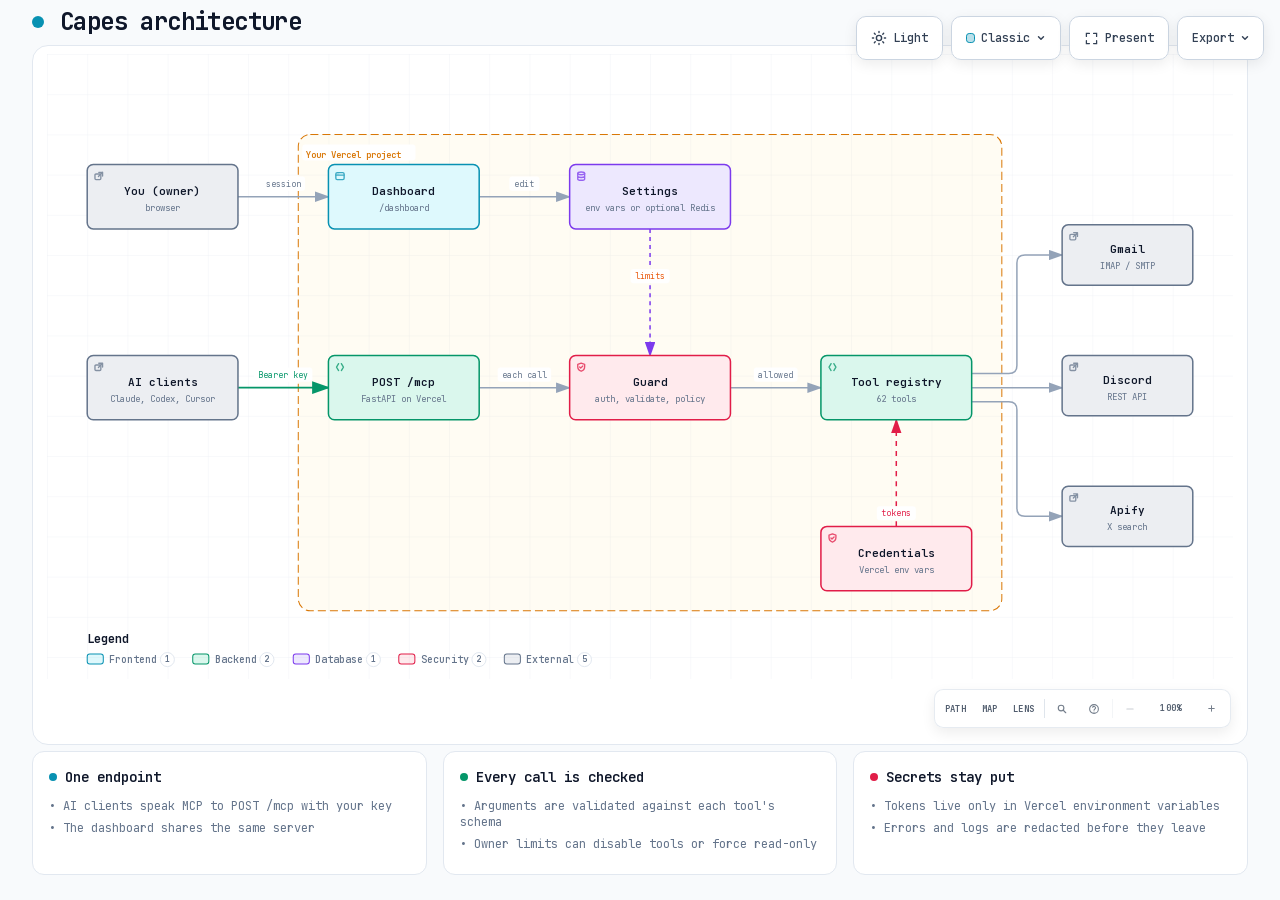
==== docs/diagrams/architecture.html @ 09f3910f "docs: organise docs into setup, usage and project; add Archify diagrams and a docs index Move guides" ====
<!DOCTYPE html>
<html lang="en" data-theme="dark" data-preset="classic">
<head>
  <meta charset="UTF-8">
  <meta name="viewport" content="width=device-width, initial-scale=1.0">
  <meta name="generator" content="archify 2.17.0-dev.1">
  <title>Capes architecture Diagram</title>
  <script>
    // Resolve the theme before first paint so light-preference users don't
    // see a dark flash. The toolbar script below re-applies with UI state.
    (function () {
      try {
        var theme = null;
        try {
          var param = new URLSearchParams(window.location.search).get('theme');
          if (param === 'light' || param === 'dark') theme = param;
          if (new URLSearchParams(window.location.search).get('embed') === '1') {
            document.documentElement.setAttribute('data-embed', 'true');
          }
          if (new URLSearchParams(window.location.search).get('present') === '1') {
            document.documentElement.setAttribute('data-present', 'true');
          }
        } catch (_) {}
        if (!theme) {
          try { theme = localStorage.getItem('archify-theme'); } catch (_) {}
        }
        if (theme !== 'light' && theme !== 'dark') {
          theme = window.matchMedia('(prefers-color-scheme: light)').matches ? 'light' : 'dark';
        }
        document.documentElement.setAttribute('data-theme', theme);
      } catch (_) {}
    })();
  </script>
  <style id="archify-fonts">
/*
JetBrains Mono variable WOFF2 subsets from Google Fonts service revision v24.
These fixed bytes are shared by the viewer and its SVG/raster exports.
No local() source: an installed copy must not override the bundled font.
Uncovered characters (including CJK) still use the system fallback stack.
Upstream: https://github.com/JetBrains/JetBrainsMono

cyrillic-ext    1664 bytes  sha256 9343de2ca5d9549f792e7962375af8efb0f320c7643bfd36c884b5a30e5c396f
cyrillic        8892 bytes  sha256 4995a9a43ac659ec32fcd8b463755cd6a07b31a6e6b3894a6a153b661cf490e2
greek           6800 bytes  sha256 49c3da6c9a2b279b0f1f860f5cfb1f5dc38d88a5c7be9c9b1837bbc4e3db6111
vietnamese      5872 bytes  sha256 d44eb1936043a56038eb02dd70b243f379bef65783f94ec12f277550720411f1
latin-ext      11596 bytes  sha256 9c38cb2d0d2d93c1ee6e21fa78db76f13ea7e15e15cc64214c7ca89b6aaa35c4
latin          31340 bytes  sha256 2c32b9b3ee358c119e210f6f5195f9bd34894d78a785ff2e95d60e718e400af4

Copyright 2020 The JetBrains Mono Project Authors (https://github.com/JetBrains/JetBrainsMono)

This Font Software is licensed under the SIL Open Font License, Version 1.1.
This license is copied below, and is also available with a FAQ at:
https://openfontlicense.org


-----------------------------------------------------------
SIL OPEN FONT LICENSE Version 1.1 - 26 February 2007
-----------------------------------------------------------

PREAMBLE
The goals of the Open Font License (OFL) are to stimulate worldwide
development of collaborative font projects, to support the font creation
efforts of academic and linguistic communities, and to provide a free and
open framework in which fonts may be shared and improved in partnership
with others.

The OFL allows the licensed fonts to be used, studied, modified and
redistributed freely as long as they are not sold by themselves. The
fonts, including any derivative works, can be bundled, embedded,
redistributed and/or sold with any software provided that any reserved
names are not used by derivative works. The fonts and derivatives,
however, cannot be released under any other type of license. The
requirement for fonts to remain under this license does not apply
to any document created using the fonts or their derivatives.

DEFINITIONS
"Font Software" refers to the set of files released by the Copyright
Holder(s) under this license and clearly marked as such. This may
include source files, build scripts and documentation.

"Reserved Font Name" refers to any names specified as such after the
copyright statement(s).

"Original Version" refers to the collection of Font Software components as
distributed by the Copyright Holder(s).

"Modified Version" refers to any derivative made by adding to, deleting,
or substituting -- in part or in whole -- any of the components of the
Original Version, by changing formats or by porting the Font Software to a
new environment.

"Author" refers to any designer, engineer, programmer, technical
writer or other person who contributed to the Font Software.

PERMISSION & CONDITIONS
Permission is hereby granted, free of charge, to any person obtaining
a copy of the Font Software, to use, study, copy, merge, embed, modify,
redistribute, and sell modified and unmodified copies of the Font
Software, subject to the following conditions:

1) Neither the Font Software nor any of its individual components,
in Original or Modified Versions, may be sold by itself.

2) Original or Modified Versions of the Font Software may be bundled,
redistributed and/or sold with any software, provided that each copy
contains the above copyright notice and this license. These can be
included either as stand-alone text files, human-readable headers or
in the appropriate machine-readable metadata fields within text or
binary files as long as those fields can be easily viewed by the user.

3) No Modified Version of the Font Software may use the Reserved Font
Name(s) unless explicit written permission is granted by the corresponding
Copyright Holder. This restriction only applies to the primary font name as
presented to the users.

4) The name(s) of the Copyright Holder(s) or the Author(s) of the Font
Software shall not be used to promote, endorse or advertise any
Modified Version, except to acknowledge the contribution(s) of the
Copyright Holder(s) and the Author(s) or with their explicit written
permission.

5) The Font Software, modified or unmodified, in part or in whole,
must be distributed entirely under this license, and must not be
distributed under any other license. The requirement for fonts to
remain under this license does not apply to any document created
using the Font Software.

TERMINATION
This license becomes null and void if any of the above conditions are
not met.

DISCLAIMER
THE FONT SOFTWARE IS PROVIDED "AS IS", WITHOUT WARRANTY OF ANY KIND,
EXPRESS OR IMPLIED, INCLUDING BUT NOT LIMITED TO ANY WARRANTIES OF
MERCHANTABILITY, FITNESS FOR A PARTICULAR PURPOSE AND NONINFRINGEMENT
OF COPYRIGHT, PATENT, TRADEMARK, OR OTHER RIGHT. IN NO EVENT SHALL THE
COPYRIGHT HOLDER BE LIABLE FOR ANY CLAIM, DAMAGES OR OTHER LIABILITY,
INCLUDING ANY GENERAL, SPECIAL, INDIRECT, INCIDENTAL, OR CONSEQUENTIAL
DAMAGES, WHETHER IN AN ACTION OF CONTRACT, TORT OR OTHERWISE, ARISING
FROM, OUT OF THE USE OR INABILITY TO USE THE FONT SOFTWARE OR FROM
OTHER DEALINGS IN THE FONT SOFTWARE.
*/
    /* cyrillic-ext */
    @font-face { font-family: 'JetBrains Mono'; font-style: normal; font-weight: 400 800; font-display: swap;
      src: url([data-uri]) format('woff2');
      unicode-range: U+0460-052F, U+1C80-1C8A, U+20B4, U+2DE0-2DFF, U+A640-A69F, U+FE2E-FE2F; }
    /* cyrillic */
    @font-face { font-family: 'JetBrains Mono'; font-style: normal; font-weight: 400 800; font-display: swap;
      src: url([data-uri]) format('woff2');
      unicode-range: U+0301, U+0400-045F, U+0490-0491, U+04B0-04B1, U+2116; }
    /* greek */
    @font-face { font-family: 'JetBrains Mono'; font-style: normal; font-weight: 400 800; font-display: swap;
      src: url([data-uri]) format('woff2');
      unicode-range: U+0370-0377, U+037A-037F, U+0384-038A, U+038C, U+038E-03A1, U+03A3-03FF; }
    /* vietnamese */
    @font-face { font-family: 'JetBrains Mono'; font-style: normal; font-weight: 400 800; font-display: swap;
      src: url([data-uri]) format('woff2');
      unicode-range: U+0102-0103, U+0110-0111, U+0128-0129, U+0168-0169, U+01A0-01A1, U+01AF-01B0, U+0300-0301, U+0303-0304, U+0308-0309, U+0323, U+0329, U+1EA0-1EF9, U+20AB; }
    /* latin-ext */
    @font-face { font-family: 'JetBrains Mono'; font-style: normal; font-weight: 400 800; font-display: swap;
      src: url([data-uri]) format('woff2');
      unicode-range: U+0100-02BA, U+02BD-02C5, U+02C7-02CC, U+02CE-02D7, U+02DD-02FF, U+0304, U+0308, U+0329, U+1D00-1DBF, U+1E00-1E9F, U+1EF2-1EFF, U+2020, U+20A0-20AB, U+20AD-20C0, U+2113, U+2C60-2C7F, U+A720-A7FF; }
    /* latin */
    @font-face { font-family: 'JetBrains Mono'; font-style: normal; font-weight: 400 800; font-display: swap;
      src: url([data-uri]) format('woff2');
      unicode-range: U+0000-00FF, U+0131, U+0152-0153, U+02BB-02BC, U+02C6, U+02DA, U+02DC, U+0304, U+0308, U+0329, U+2000-206F, U+20AC, U+2122, U+2191, U+2193, U+2212, U+2215, U+FEFF, U+FFFD; }
  </style>
  <style>
    /* ==========================================================
       THEME VARIABLES — switch by toggling [data-theme] on <html>
       ========================================================== */
    :root,
    [data-theme="dark"] {
      --bg: #020617;
      --grid: #1e293b;
      --text: #ffffff;
      --text-muted: #94a3b8;
      --text-dim: #475569;
      /* UI chrome and menu hints need more contrast than SVG .t-dim accents */
      --text-faint: #7d8da1;

      --panel: rgba(15, 23, 42, 0.5);
      --panel-border: #1e293b;
      --lane-fill: rgba(15, 23, 42, 0.22);
      --lane-stroke: #334155;

      --arrow: #64748b;
      --arrow-emphasis: #34d399;

      /* Opaque mask color used behind semi-transparent component fills
         so the arrows drawn underneath are properly hidden. */
      --mask: #0f172a;

      --frontend-fill:    rgba(8, 51, 68, 0.4);
      --frontend-stroke:  #22d3ee;
      --backend-fill:     rgba(6, 78, 59, 0.4);
      --backend-stroke:   #34d399;
      --database-fill:    rgba(76, 29, 149, 0.4);
      --database-stroke:  #a78bfa;
      --cloud-fill:       rgba(120, 53, 15, 0.3);
      --cloud-stroke:     #fbbf24;
      --security-fill:    rgba(136, 19, 55, 0.4);
      --security-stroke:  #fb7185;
      --messagebus-fill:  rgba(251, 146, 60, 0.3);
      --messagebus-stroke:#fb923c;
      --external-fill:    rgba(30, 41, 59, 0.5);
      --external-stroke:  #94a3b8;

      --toolbar-bg:       rgba(15, 23, 42, 0.8);
      --toolbar-border:   #334155;
      --toolbar-text:     #e2e8f0;
      --toolbar-hover:    rgba(15, 23, 42, 0.95);
      --toolbar-menu-bg:  #0f172a;
    }

    [data-theme="light"] {
      --bg: #f8fafc;
      --grid: #e2e8f0;
      --text: #0f172a;
      --text-muted: #64748b;
      --text-dim: #94a3b8;
      --text-faint: #64748b;

      --panel: #ffffff;
      --panel-border: #e2e8f0;
      --lane-fill: rgba(248, 250, 252, 0.65);
      --lane-stroke: #cbd5e1;

      --arrow: #94a3b8;
      --arrow-emphasis: #059669;

      --mask: #ffffff;

      --frontend-fill:    rgba(34, 211, 238, 0.15);
      --frontend-stroke:  #0891b2;
      --backend-fill:     rgba(52, 211, 153, 0.18);
      --backend-stroke:   #059669;
      --database-fill:    rgba(167, 139, 250, 0.2);
      --database-stroke:  #7c3aed;
      --cloud-fill:       rgba(251, 191, 36, 0.18);
      --cloud-stroke:     #d97706;
      --security-fill:    rgba(251, 113, 133, 0.15);
      --security-stroke:  #e11d48;
      --messagebus-fill:  rgba(251, 146, 60, 0.15);
      --messagebus-stroke:#ea580c;
      --external-fill:    rgba(148, 163, 184, 0.18);
      --external-stroke:  #64748b;

      --toolbar-bg:       rgba(255, 255, 255, 0.92);
      --toolbar-border:   #cbd5e1;
      --toolbar-text:     #334155;
      --toolbar-hover:    #ffffff;
      --toolbar-menu-bg:  #ffffff;
    }

    /* ==========================================================
       SIGNAL FLOW — an opt-in, motion-forward visual preset.
       The variables also target a standalone exported SVG, whose
       root carries data-preset and data-theme directly.
       ========================================================== */
    [data-preset="signal-flow"][data-theme="dark"] {
      --bg: #030711;
      --grid: #15233a;
      --panel: rgba(6, 14, 28, 0.78);
      --panel-border: #1d3350;
      --lane-fill: rgba(9, 22, 40, 0.5);
      --lane-stroke: #2c4564;
      --text: #f5fbff;
      --text-muted: #9eb0c7;
      --text-dim: #52667f;
      --text-faint: #7890ad;
      --mask: #07101e;
      --frontend-fill: rgba(6, 182, 212, 0.14);
      --frontend-stroke: #67e8f9;
      --backend-fill: rgba(16, 185, 129, 0.14);
      --backend-stroke: #5eead4;
      --database-fill: rgba(139, 92, 246, 0.16);
      --database-stroke: #c4b5fd;
      --cloud-fill: rgba(245, 158, 11, 0.13);
      --cloud-stroke: #fcd34d;
      --security-fill: rgba(244, 63, 94, 0.13);
      --security-stroke: #fda4af;
      --messagebus-fill: rgba(249, 115, 22, 0.13);
      --messagebus-stroke: #fdba74;
      --external-fill: rgba(71, 85, 105, 0.24);
      --external-stroke: #a5b4c7;
      --arrow: #7890ad;
      --arrow-emphasis: #2dd4bf;
      --toolbar-bg: rgba(7, 16, 30, 0.86);
      --toolbar-border: #29415f;
      --toolbar-menu-bg: #07101e;
    }

    [data-preset="signal-flow"][data-theme="light"] {
      --bg: #f4f9fc;
      --grid: #d4e5ee;
      --panel: rgba(255, 255, 255, 0.82);
      --panel-border: #bfd5e2;
      --lane-fill: rgba(232, 243, 248, 0.62);
      --lane-stroke: #a9c5d5;
      --text: #102638;
      --text-muted: #587287;
      --text-dim: #8aa2b4;
      --text-faint: #668397;
      --mask: #ffffff;
      --frontend-fill: rgba(6, 182, 212, 0.09);
      --frontend-stroke: #0789a1;
      --backend-fill: rgba(5, 150, 105, 0.09);
      --backend-stroke: #087f69;
      --database-fill: rgba(124, 58, 237, 0.09);
      --database-stroke: #7254c7;
      --cloud-fill: rgba(217, 119, 6, 0.08);
      --cloud-stroke: #b9670b;
      --security-fill: rgba(225, 29, 72, 0.08);
      --security-stroke: #c53a59;
      --messagebus-fill: rgba(234, 88, 12, 0.08);
      --messagebus-stroke: #c65f27;
      --external-fill: rgba(100, 116, 139, 0.1);
      --external-stroke: #607a8c;
      --arrow: #7b97aa;
      --arrow-emphasis: #0d9488;
    }

    /* ==========================================================
       BLUEPRINT — a review-first drafting preset for deployment,
       infrastructure, and technical design documentation. It keeps
       the same semantic palette and geometry while trading glow for
       precise grid contrast, squared materials, and drafting marks.
       ========================================================== */
    [data-preset="blueprint"][data-theme="dark"] {
      --bg: #06131f;
      --grid: #17425a;
      --panel: rgba(7, 27, 43, 0.9);
      --panel-border: #27627f;
      --lane-fill: rgba(10, 43, 66, 0.36);
      --lane-stroke: #34799a;
      --text: #e3f6ff;
      --text-muted: #91b8ca;
      --text-dim: #557e92;
      --text-faint: #739caf;
      --mask: #0a2031;
      --frontend-fill: rgba(26, 157, 193, 0.14);
      --frontend-stroke: #66d9ef;
      --backend-fill: rgba(31, 155, 124, 0.13);
      --backend-stroke: #69dfbd;
      --database-fill: rgba(120, 105, 196, 0.14);
      --database-stroke: #b4a8ff;
      --cloud-fill: rgba(197, 145, 43, 0.13);
      --cloud-stroke: #ffd166;
      --security-fill: rgba(199, 76, 104, 0.13);
      --security-stroke: #ff8da1;
      --messagebus-fill: rgba(207, 112, 49, 0.13);
      --messagebus-stroke: #ffad66;
      --external-fill: rgba(84, 119, 139, 0.18);
      --external-stroke: #a7cad9;
      --arrow: #78a3b7;
      --arrow-emphasis: #64dfc1;
      --toolbar-bg: rgba(7, 28, 45, 0.92);
      --toolbar-border: #34799a;
      --toolbar-text: #d8f3ff;
      --toolbar-hover: rgba(18, 58, 83, 0.95);
      --toolbar-menu-bg: #0a2031;
    }

    [data-preset="blueprint"][data-theme="light"] {
      --bg: #edf7fa;
      --grid: #b5d5e1;
      --panel: rgba(249, 253, 255, 0.94);
      --panel-border: #78aabd;
      --lane-fill: rgba(210, 232, 240, 0.42);
      --lane-stroke: #83b2c4;
      --text: #123344;
      --text-muted: #4e7486;
      --text-dim: #86a6b4;
      --text-faint: #668c9d;
      --mask: #f9fdff;
      --frontend-fill: rgba(8, 145, 178, 0.08);
      --frontend-stroke: #087f9c;
      --backend-fill: rgba(5, 128, 101, 0.08);
      --backend-stroke: #08755f;
      --database-fill: rgba(100, 75, 180, 0.08);
      --database-stroke: #6757a8;
      --cloud-fill: rgba(181, 120, 15, 0.08);
      --cloud-stroke: #a86609;
      --security-fill: rgba(190, 48, 80, 0.07);
      --security-stroke: #b32f50;
      --messagebus-fill: rgba(196, 81, 22, 0.07);
      --messagebus-stroke: #b65120;
      --external-fill: rgba(79, 112, 128, 0.08);
      --external-stroke: #506f7e;
      --arrow: #6d93a5;
      --arrow-emphasis: #087f69;
      --toolbar-bg: rgba(247, 252, 254, 0.94);
      --toolbar-border: #8ab5c5;
      --toolbar-text: #294f61;
      --toolbar-hover: #ffffff;
      --toolbar-menu-bg: #f9fdff;
    }

    /* ==========================================================
       EDITORIAL — a warm, publication-minded preset for design
       reviews, launch notes, and documentation. The diagram keeps
       the same semantic palette and exact geometry, but trades
       software chrome for paper, ink, ruled structure, and one
       restrained vermilion accent.
       ========================================================== */
    [data-preset="editorial"][data-theme="dark"] {
      --bg: #181611;
      --grid: #39342a;
      --panel: rgba(35, 31, 24, 0.96);
      --panel-border: #625a4a;
      --lane-fill: rgba(52, 46, 35, 0.46);
      --lane-stroke: #726957;
      --text: #f4eddf;
      --text-muted: #b9ae9b;
      --text-dim: #776e60;
      --text-faint: #9d917e;
      --mask: #231f18;
      --frontend-fill: rgba(43, 133, 142, 0.16);
      --frontend-stroke: #7fc6c7;
      --backend-fill: rgba(63, 132, 92, 0.16);
      --backend-stroke: #8fc29e;
      --database-fill: rgba(117, 91, 141, 0.17);
      --database-stroke: #c0a4d0;
      --cloud-fill: rgba(170, 119, 49, 0.16);
      --cloud-stroke: #d8ad68;
      --security-fill: rgba(157, 69, 65, 0.17);
      --security-stroke: #df9085;
      --messagebus-fill: rgba(174, 79, 42, 0.16);
      --messagebus-stroke: #df946f;
      --external-fill: rgba(126, 115, 96, 0.18);
      --external-stroke: #b8ad99;
      --arrow: #948978;
      --arrow-emphasis: #dd6b3d;
      --toolbar-bg: rgba(35, 31, 24, 0.92);
      --toolbar-border: #625a4a;
      --toolbar-text: #eee5d5;
      --toolbar-hover: #302a20;
      --toolbar-menu-bg: #231f18;
    }

    [data-preset="editorial"][data-theme="light"] {
      --bg: #f2eee5;
      --grid: #d8d0c2;
      --panel: rgba(251, 248, 241, 0.97);
      --panel-border: #c4b9a6;
      --lane-fill: rgba(229, 221, 207, 0.42);
      --lane-stroke: #b8aa94;
      --text: #242018;
      --text-muted: #6f6658;
      --text-dim: #a09788;
      --text-faint: #817767;
      --mask: #fbf8f1;
      --frontend-fill: rgba(31, 117, 126, 0.09);
      --frontend-stroke: #287e84;
      --backend-fill: rgba(42, 119, 75, 0.09);
      --backend-stroke: #397b53;
      --database-fill: rgba(105, 75, 130, 0.09);
      --database-stroke: #765d86;
      --cloud-fill: rgba(157, 103, 31, 0.1);
      --cloud-stroke: #9a671f;
      --security-fill: rgba(153, 58, 52, 0.09);
      --security-stroke: #9e463f;
      --messagebus-fill: rgba(182, 70, 27, 0.09);
      --messagebus-stroke: #ad4b25;
      --external-fill: rgba(101, 91, 75, 0.09);
      --external-stroke: #746b5e;
      --arrow: #8a806f;
      --arrow-emphasis: #bb4c23;
      --toolbar-bg: rgba(251, 248, 241, 0.94);
      --toolbar-border: #c4b9a6;
      --toolbar-text: #40392f;
      --toolbar-hover: #fffdf8;
      --toolbar-menu-bg: #fbf8f1;
    }

    * { margin: 0; padding: 0; box-sizing: border-box; }

    body {
      font-family: 'JetBrains Mono', ui-monospace, SFMono-Regular, Menlo, Consolas, 'DejaVu Sans Mono', 'Liberation Mono', 'Noto Sans Mono CJK SC', 'PingFang SC', 'Hiragino Sans GB', 'Microsoft YaHei', monospace;
      background: var(--bg);
      min-height: 100vh;
      padding: 2rem;
      color: var(--text);
      transition: background 0.2s ease, color 0.2s ease;
    }

    html[data-preset="signal-flow"] body {
      background-image:
        radial-gradient(circle at 18% -8%, rgba(34, 211, 238, 0.14), transparent 34rem),
        radial-gradient(circle at 92% 18%, rgba(139, 92, 246, 0.12), transparent 30rem);
      background-attachment: fixed;
    }
    html[data-preset="signal-flow"][data-theme="light"] body {
      background-image:
        radial-gradient(circle at 18% -8%, rgba(6, 182, 212, 0.12), transparent 34rem),
        radial-gradient(circle at 92% 18%, rgba(139, 92, 246, 0.08), transparent 30rem);
    }
    html[data-preset="blueprint"] body {
      background-image:
        linear-gradient(var(--grid) 1px, transparent 1px),
        linear-gradient(90deg, var(--grid) 1px, transparent 1px);
      background-size: 32px 32px;
      background-position: -1px -1px;
      background-attachment: fixed;
    }
    html[data-preset="editorial"] body {
      background-image:
        linear-gradient(90deg, transparent 0, transparent 5.4rem, color-mix(in srgb, var(--security-stroke) 18%, transparent) 5.4rem, color-mix(in srgb, var(--security-stroke) 18%, transparent) calc(5.4rem + 1px), transparent calc(5.4rem + 1px)),
        repeating-linear-gradient(0deg, transparent 0, transparent 31px, color-mix(in srgb, var(--grid) 36%, transparent) 31px, color-mix(in srgb, var(--grid) 36%, transparent) 32px);
      background-attachment: fixed;
    }

    /* Gallery/embed mode keeps the generated artifact as the source of truth
       while presenting only its diagram surface inside a proof card. */
    html[data-embed="true"] body {
      min-height: 0;
      padding: 0;
      overflow: hidden;
      background: var(--bg);
      background-image: none;
    }
    html[data-embed="true"] .toolbar,
    html[data-embed="true"] .header,
    html[data-embed="true"] .cards,
    html[data-embed="true"] .diagram-nav,
    html[data-embed="true"] .overview-map,
    html[data-embed="true"] .focus-chip,
    html[data-embed="true"] .route-probe,
    html[data-embed="true"] .semantic-lens,
    html[data-embed="true"] .diagram-guide,
    html[data-embed="true"] .node-finder,
    html[data-embed="true"] .guided-views { display: none !important; }
    html[data-embed="true"] .container { max-width: none; }
    html[data-embed="true"] .diagram-container {
      padding: 0.5rem;
      border: 0;
      border-radius: 0;
      box-shadow: none;
    }
    html[data-embed="true"] .diagram-container svg { min-width: 0; }

    /* Share Chapter Cue lives in the HTML viewer layer, not inside the SVG.
       It gives one-shot embeds a title, authored note, truthful stop order,
       and lifecycle state while canonical diagram geometry stays untouched. */
    .share-chapter-cue { display: none; }
    html[data-embed="true"][data-share-playback="true"] .share-chapter-cue:not([hidden]),
    html[data-embed="true"][data-share-moment="true"] .share-chapter-cue:not([hidden]) {
      position: absolute;
      z-index: 18;
      top: 0.85rem;
      left: 50%;
      display: grid;
      grid-template-columns: auto minmax(9rem, 13.5rem) minmax(0, 1fr);
      align-items: center;
      gap: 0.45rem 0.85rem;
      width: min(52rem, calc(100% - 1.5rem));
      min-height: 3.35rem;
      padding: 0.55rem 0.75rem 0.65rem;
      overflow: hidden;
      border: 1px solid color-mix(in srgb, var(--frontend-stroke) 42%, var(--toolbar-border));
      border-radius: 0.75rem;
      background:
        linear-gradient(115deg, color-mix(in srgb, var(--frontend-fill) 52%, transparent), transparent 45%),
        color-mix(in srgb, var(--toolbar-menu-bg) 92%, transparent);
      color: var(--toolbar-text);
      box-shadow: 0 14px 42px rgba(0, 0, 0, 0.3), inset 0 1px 0 rgba(255, 255, 255, 0.045);
      backdrop-filter: blur(16px);
      pointer-events: none;
      animation: archify-share-cue-enter 280ms cubic-bezier(0.22, 1, 0.36, 1) both;
    }
    html[data-preset="blueprint"] .share-chapter-cue {
      border-radius: 0.2rem;
      background:
        linear-gradient(90deg, color-mix(in srgb, var(--frontend-fill) 46%, transparent), transparent 36%),
        var(--toolbar-menu-bg);
      box-shadow: 0 10px 28px rgba(0, 0, 0, 0.2);
      backdrop-filter: none;
    }
    html[data-preset="editorial"] .share-chapter-cue {
      border-color: var(--panel-border);
      background:
        linear-gradient(90deg, color-mix(in srgb, var(--security-fill) 58%, transparent), transparent 42%),
        var(--toolbar-menu-bg);
      box-shadow: 0 10px 30px color-mix(in srgb, #000 18%, transparent);
      backdrop-filter: none;
    }
    html[data-preset="editorial"] .share-chapter-state { color: var(--arrow-emphasis); }
    html[data-preset="editorial"] .share-chapter-state::before {
      border-radius: 0;
      box-shadow: none;
      transform: rotate(45deg) scale(0.8);
    }
    .share-chapter-index {
      display: grid;
      gap: 0.12rem;
      min-width: 5rem;
      padding-right: 0.75rem;
      border-right: 1px solid var(--toolbar-border);
    }
    .share-chapter-state {
      display: inline-flex;
      align-items: center;
      gap: 0.36rem;
      color: var(--frontend-stroke);
      font-size: 0.5rem;
      font-weight: 800;
      letter-spacing: 0.14em;
      text-transform: uppercase;
    }
    .share-chapter-state::before {
      width: 0.38rem;
      height: 0.38rem;
      border-radius: 50%;
      background: currentColor;
      box-shadow: 0 0 10px currentColor;
      content: '';
    }
    .share-chapter-cue[data-state="playing"] .share-chapter-state::before {
      animation: archify-share-cue-pulse 1.15s ease-in-out infinite;
    }
    .share-chapter-count {
      color: var(--text-faint);
      font-size: 0.5rem;
      font-weight: 700;
      letter-spacing: 0.08em;
      text-transform: uppercase;
    }
    .share-chapter-copy { min-width: 0; }
    .share-chapter-copy strong,
    .share-chapter-copy small,
    .share-chapter-route {
      display: block;
      overflow: hidden;
      text-overflow: ellipsis;
      white-space: nowrap;
    }
    .share-chapter-copy strong {
      color: var(--toolbar-text);
      font-size: 0.6875rem;
      line-height: 1.35;
    }
    .share-chapter-copy small {
      margin-top: 0.08rem;
      color: var(--text-muted);
      font-size: 0.5rem;
      line-height: 1.35;
    }
    .share-chapter-route {
      color: color-mix(in srgb, var(--frontend-stroke) 76%, var(--text-muted));
      font-size: 0.5625rem;
      font-weight: 650;
      letter-spacing: 0.015em;
      text-align: right;
    }
    .share-chapter-progress {
      position: absolute;
      right: 0;
      bottom: 0;
      left: 0;
      height: 2px;
      overflow: hidden;
      background: color-mix(in srgb, var(--toolbar-border) 72%, transparent);
    }
    .share-chapter-progress span {
      display: block;
      width: 100%;
      height: 100%;
      background: linear-gradient(90deg, var(--frontend-stroke), var(--database-stroke));
      box-shadow: 0 0 12px var(--frontend-stroke);
      transform: scaleX(0);
      transform-origin: left center;
    }

    /* Presentation Stage is a viewer-only layer: it gives the live diagram
       the viewport while keeping guided views, theme, focus, and exports real.
       Embed mode wins when both query parameters are present. */
    html[data-present="true"]:not([data-embed="true"]) body {
      height: 100dvh;
      min-height: 0;
      padding: 1rem;
      overflow: hidden;
    }
    html[data-present="true"]:not([data-embed="true"]) .container {
      display: flex;
      flex-direction: column;
      gap: 0.75rem;
      width: 100%;
      max-width: none;
      height: calc(100dvh - 2rem);
    }
    html[data-present="true"]:not([data-embed="true"]) .header {
      flex: none;
      min-width: 0;
      margin: 0;
      padding-right: 23rem;
    }
    html[data-present="true"]:not([data-embed="true"]) .header-row { margin-bottom: 0.25rem; }
    html[data-present="true"]:not([data-embed="true"]) .subtitle {
      overflow: hidden;
      text-overflow: ellipsis;
      white-space: nowrap;
    }
    html[data-present="true"]:not([data-embed="true"]) .guided-views {
      flex: none;
      margin-bottom: 0;
    }
    html[data-present="true"]:not([data-embed="true"]) .diagram-container {
      display: flex;
      flex: 1 1 auto;
      align-items: center;
      justify-content: center;
      min-height: 0;
      padding: 0.75rem;
      padding-bottom: calc(0.75rem + var(--archify-nav-reserve));
    }
    html[data-present="true"]:not([data-embed="true"]) .diagram-container > svg {
      flex: 1 1 auto;
      height: 100%;
      min-height: 0;
      width: 100%;
      min-width: 0;
    }
    html[data-present="true"]:not([data-embed="true"]) .cards { display: none; }
    html[data-present="true"]:not([data-embed="true"]) #btn-present {
      border-color: var(--frontend-stroke);
      color: var(--frontend-stroke);
    }

    /* The reader owns only the outer scale. Wide diagrams keep one authored
       SVG/viewBox while the runtime chooses a desktop width from the actual
       vertical budget. This avoids device-specific files and breakpoint
       jumps between a laptop and a tall monitor. */
    .container {
      width: 100%;
      max-width: var(--archify-reader-width, 1440px);
      margin: 0 auto;
    }
    @media (min-width: 768px) and (max-height: 920px) {
      .header { margin-bottom: 1rem; }
      .diagram-container { padding: 1rem; }
      .cards { margin-top: 1rem; }
      .card { padding: 1rem; }
    }

    .header { margin-bottom: 1.5rem; padding-right: 29.5rem; }

    html[data-preset="signal-flow"] .header,
    html[data-preset="blueprint"] .header,
    html[data-preset="editorial"] .header { padding-right: 29.5rem; }

    .header-row {
      display: flex;
      align-items: center;
      gap: 1rem;
      margin-bottom: 0.5rem;
    }

    .pulse-dot {
      width: 12px;
      height: 12px;
      background: var(--frontend-stroke);
      border-radius: 50%;
      animation: none;
    }

    html[data-motion-capable="true"] .pulse-dot { animation: pulse 2s infinite; }

    @keyframes pulse {
      0%, 100% { opacity: 1; }
      50% { opacity: 0.5; }
    }

    h1 {
      font-size: 1.5rem;
      font-weight: 700;
      letter-spacing: -0.025em;
    }

    .subtitle {
      color: var(--text-muted);
      font-size: 0.875rem;
      margin-left: 1.75rem;
    }

    html[data-preset="signal-flow"] .header-row::after {
      content: attr(data-preset-badge-signal-flow);
      margin-left: auto;
      color: var(--frontend-stroke);
      border: 1px solid var(--frontend-stroke);
      border-radius: 999px;
      padding: 0.28rem 0.6rem;
      font-size: 0.625rem;
      letter-spacing: 0.12em;
      opacity: 0.82;
      box-shadow: 0 0 20px rgba(34, 211, 238, 0.12);
      white-space: nowrap;
    }

    html[data-preset="blueprint"] .pulse-dot {
      width: 10px;
      height: 10px;
      border: 1px solid var(--frontend-stroke);
      border-radius: 1px;
      background: transparent;
      box-shadow: inset 0 0 0 2px var(--bg);
      transform: rotate(45deg);
      animation: none;
    }
    html[data-preset="blueprint"] .header-row::after {
      content: attr(data-preset-badge-blueprint);
      margin-left: auto;
      padding: 0.28rem 0.55rem;
      border-top: 1px solid var(--frontend-stroke);
      border-bottom: 1px solid var(--frontend-stroke);
      color: var(--frontend-stroke);
      font-size: 0.5625rem;
      font-weight: 700;
      letter-spacing: 0.14em;
      white-space: nowrap;
    }

    html[data-preset="editorial"] h1,
    html[data-preset="editorial"] .card h3 {
      font-family: Georgia, 'Times New Roman', 'Songti SC', STSong, serif;
      letter-spacing: -0.02em;
    }
    html[data-preset="editorial"] h1 { font-size: 1.72rem; font-weight: 600; }
    html[data-preset="editorial"] .pulse-dot {
      width: 9px;
      height: 9px;
      border: 1px solid var(--arrow-emphasis);
      border-radius: 0;
      background: var(--arrow-emphasis);
      box-shadow: 0 0 0 3px color-mix(in srgb, var(--arrow-emphasis) 14%, transparent);
      transform: rotate(45deg);
      animation: none;
    }
    html[data-preset="editorial"] .header-row::after {
      content: attr(data-preset-badge-editorial);
      margin-left: auto;
      padding: 0.32rem 0 0.24rem;
      border-bottom: 2px solid var(--arrow-emphasis);
      color: var(--arrow-emphasis);
      font-family: Georgia, 'Times New Roman', serif;
      font-size: 0.625rem;
      font-style: italic;
      font-weight: 600;
      letter-spacing: 0.08em;
      white-space: nowrap;
    }

    .diagram-container {
      --archify-nav-reserve: 0px;
      background: var(--panel);
      border-radius: 1rem;
      border: 1px solid var(--panel-border);
      padding: 1.5rem;
      padding-bottom: calc(1.5rem + var(--archify-nav-reserve));
      overflow: hidden;
      position: relative;
    }

    html[data-preset="signal-flow"] .diagram-container {
      position: relative;
      overflow: hidden;
      background: linear-gradient(180deg, rgba(8, 20, 38, 0.82), rgba(3, 8, 18, 0.94));
      box-shadow: inset 0 1px 0 rgba(255, 255, 255, 0.04), 0 28px 80px rgba(0, 0, 0, 0.34);
    }
    html[data-preset="signal-flow"][data-theme="light"] .diagram-container {
      background: linear-gradient(180deg, rgba(255, 255, 255, 0.9), rgba(237, 246, 250, 0.94));
      box-shadow: inset 0 1px 0 rgba(255, 255, 255, 0.72), 0 24px 60px rgba(45, 78, 99, 0.12);
    }
    html[data-preset="blueprint"] .diagram-container {
      border-color: var(--panel-border);
      border-radius: 0.35rem;
      background: var(--panel);
      box-shadow:
        inset 0 0 0 1px color-mix(in srgb, var(--panel-border) 34%, transparent),
        0 18px 48px rgba(0, 0, 0, 0.16);
    }
    html[data-preset="blueprint"] .diagram-container::after {
      content: "";
      position: absolute;
      z-index: 10;
      inset: 0.7rem;
      pointer-events: none;
      background:
        linear-gradient(var(--frontend-stroke), var(--frontend-stroke)) left top / 1.35rem 1px no-repeat,
        linear-gradient(var(--frontend-stroke), var(--frontend-stroke)) left top / 1px 1.35rem no-repeat,
        linear-gradient(var(--frontend-stroke), var(--frontend-stroke)) right top / 1.35rem 1px no-repeat,
        linear-gradient(var(--frontend-stroke), var(--frontend-stroke)) right top / 1px 1.35rem no-repeat,
        linear-gradient(var(--frontend-stroke), var(--frontend-stroke)) left bottom / 1.35rem 1px no-repeat,
        linear-gradient(var(--frontend-stroke), var(--frontend-stroke)) left bottom / 1px 1.35rem no-repeat,
        linear-gradient(var(--frontend-stroke), var(--frontend-stroke)) right bottom / 1.35rem 1px no-repeat,
        linear-gradient(var(--frontend-stroke), var(--frontend-stroke)) right bottom / 1px 1.35rem no-repeat;
      opacity: 0.58;
    }
    html[data-preset="editorial"] .diagram-container {
      overflow: hidden;
      border-color: var(--panel-border);
      border-radius: 0.38rem;
      background:
        linear-gradient(90deg, color-mix(in srgb, var(--security-fill) 58%, transparent), transparent 12%),
        var(--panel);
      box-shadow:
        0 1px 0 color-mix(in srgb, var(--text) 6%, transparent),
        0 18px 48px color-mix(in srgb, #000 19%, transparent);
    }
    html[data-preset="editorial"] .diagram-container::after {
      position: absolute;
      z-index: 10;
      top: 0.72rem;
      right: 1.25rem;
      padding: 0.2rem 0.52rem;
      border: 1px solid var(--panel-border);
      background: var(--panel);
      color: var(--arrow-emphasis);
      content: attr(data-preset-badge-editorial-plate);
      font-family: Georgia, 'Times New Roman', serif;
      font-size: 0.52rem;
      font-style: italic;
      font-weight: 600;
      letter-spacing: 0.09em;
      pointer-events: none;
    }
    html[data-embed="true"][data-preset="editorial"] .diagram-container::after { display: none; }
    html[data-motion-capable="true"][data-preset="signal-flow"][data-ambient-motion="running"] .diagram-container::before {
      content: "";
      position: absolute;
      inset: 0;
      pointer-events: none;
      background: linear-gradient(115deg, transparent 28%, rgba(103, 232, 249, 0.035) 48%, transparent 68%);
      transform: translateX(-70%);
      animation: archify-signal-scan 4.8s ease-in-out 1 both;
    }

    /* Motion Governor gives the reader a real static state and gives the
       strongest semantic action the only motion budget. Atmosphere resets to
       its authored base instead of freezing mid-cycle. Static artifacts never
       start a decorative pulse or scan. */
    html:not([data-motion-capable="true"]) svg[data-animation="trace"] [data-animate] {
      animation: none !important;
    }
    html[data-motion="still"] .pulse-dot,
    html[data-motion="still"] .diagram-container::before,
    html[data-motion="still"] svg[data-animation="trace"] [data-animate],
    html[data-motion-owner] .pulse-dot,
    html[data-motion-owner] .diagram-container::before,
    html[data-motion-owner] svg[data-animation="trace"] [data-animate],
    html[data-embed="true"] .pulse-dot,
    html[data-embed="true"] .diagram-container::before,
    html[data-share-playback="true"] .pulse-dot,
    html[data-share-playback="true"] .diagram-container::before,
    html[data-document-hidden="true"] .pulse-dot,
    html[data-document-hidden="true"] .diagram-container::before,
    html[data-document-hidden="true"] svg[data-animation="trace"] [data-animate] {
      animation: none !important;
    }
    html[data-motion="still"] .diagram-container::before,
    html[data-motion-owner] .diagram-container::before,
    html[data-embed="true"] .diagram-container::before,
    html[data-share-playback="true"] .diagram-container::before {
      opacity: 0;
    }
    html[data-motion="still"] .guided-view-progress span,
    html[data-motion="still"] .guided-story-caption,
    html[data-motion="still"] .story-trail-flow,
    html[data-motion="still"] .intent-trace-flow,
    html[data-motion="still"] .route-probe-flow,
    html[data-motion="still"] .route-journey-flow,
    html[data-motion="still"] .semantic-lens-flow,
    html[data-motion="still"] .diagram-guide,
    html[data-motion="still"] [data-story-step],
    html[data-motion="still"] .overview-map-live,
    html[data-motion="still"] .guided-view-stop,
    html[data-motion="still"] .share-chapter-cue,
    html[data-motion="still"] .share-chapter-state::before,
    html[data-motion="still"] .share-chapter-progress span,
    html[data-document-hidden="true"] .guided-view-progress span,
    html[data-document-hidden="true"] .story-trail-flow,
    html[data-document-hidden="true"] .intent-trace-flow,
    html[data-document-hidden="true"] .route-probe-flow,
    html[data-document-hidden="true"] .route-journey-flow,
    html[data-document-hidden="true"] .semantic-lens-flow,
    html[data-document-hidden="true"] .diagram-guide,
    html[data-document-hidden="true"] [data-story-step],
    html[data-document-hidden="true"] .overview-map-live,
    html[data-document-hidden="true"] .guided-view-stop,
    html[data-document-hidden="true"] .share-chapter-cue,
    html[data-document-hidden="true"] .share-chapter-state::before,
    html[data-document-hidden="true"] .share-chapter-progress span {
      animation: none !important;
    }
    html[data-motion="still"] .guided-view-progress span {
      transform: scaleX(1) !important;
    }
    html[data-motion="still"] svg[data-story-playing="true"] .story-trail-flow {
      stroke-dasharray: none;
      stroke-dashoffset: 0;
      opacity: 0.55;
    }
    html[data-motion="still"] .intent-trace-flow,
    html[data-motion="still"] .route-probe-flow {
      stroke-dasharray: none;
      stroke-dashoffset: 0;
      opacity: 0.72;
    }
    html[data-motion="still"] .route-journey-overlay,
    html[data-document-hidden="true"] .route-journey-overlay { display: none !important; }
    html[data-motion="still"] .relationship-pulse-overlay,
    html[data-motion="still"] .story-carrier-overlay,
    html[data-document-hidden="true"] .story-carrier-overlay { display: none !important; }
    html[data-motion="still"] .chapter-handoff-overlay { display: none !important; }
    html[data-motion="still"] .chapter-handoff-anchor { animation: none !important; }
    html[data-motion="still"] .guided-view-chapter,
    html[data-motion="still"] svg [data-node-id],
    html[data-motion="still"] svg [data-edge-from],
    html[data-motion="still"] svg [data-detail],
    html[data-motion="still"] svg [data-detail-anchor],
    html[data-motion="still"] svg [data-legend-hit],
    html[data-motion="still"] svg {
      transition: none !important;
    }

    svg {
      width: 100%;
      min-width: min(900px, 100%);
      display: block;
      transform-origin: 0 0;
      transition: transform 0.18s ease;
    }

    .diagram-container.is-camera-moving svg {
      transition: transform 0.42s cubic-bezier(0.22, 1, 0.36, 1);
    }
    .diagram-container.is-camera-transaction svg { transition: none; }
    .diagram-container.is-pannable { cursor: grab; }
    .diagram-container.is-panning { cursor: grabbing; user-select: none; }
    .diagram-container.is-panning svg { transition: none; }

    .diagram-nav {
      position: absolute;
      right: 1rem;
      bottom: 1rem;
      z-index: 12;
      display: inline-flex;
      align-items: center;
      max-width: calc(100% - 2rem);
      padding: 0.15rem;
      gap: 0;
      overflow-x: auto;
      border: 1px solid color-mix(in srgb, var(--toolbar-border) 48%, transparent);
      border-radius: 0.58rem;
      background: color-mix(in srgb, var(--toolbar-bg) 82%, transparent);
      box-shadow: 0 5px 14px rgba(0, 0, 0, 0.07);
      backdrop-filter: blur(10px);
      scrollbar-width: none;
    }
    .diagram-nav::-webkit-scrollbar { display: none; }
    .diagram-nav button,
    .focus-chip button,
    .guided-views button {
      border: 0;
      background: transparent;
      color: var(--toolbar-text);
      font: inherit;
      cursor: pointer;
    }
    .diagram-nav button {
      min-width: 2rem;
      height: 2rem;
      padding: 0 0.35rem;
      border-radius: 0.35rem;
      color: color-mix(in srgb, var(--toolbar-text) 68%, transparent);
      font-size: 0.56rem;
      font-weight: 600;
      letter-spacing: 0.02em;
      transition: background 0.15s, color 0.15s;
    }
    .diagram-nav button:hover,
    .diagram-nav button:focus-visible,
    .focus-chip button:hover,
    .focus-chip button:focus-visible,
    .guided-views button:hover,
    .guided-views button:focus-visible { background: var(--toolbar-hover); }
    .diagram-nav button:focus-visible,
    .focus-chip button:focus-visible,
    .guided-views button:focus-visible {
      outline: 2px solid var(--frontend-stroke);
      outline-offset: 1px;
    }
    .diagram-nav button:disabled { opacity: 0.38; cursor: default; }
    .diagram-nav button:disabled:hover { background: transparent; }
    .diagram-nav #btn-route-probe,
    .diagram-nav #btn-overview-map,
    .diagram-nav #btn-semantic-lens {
      min-width: auto;
      padding-inline: 0.5rem;
      color: color-mix(in srgb, var(--toolbar-text) 86%, transparent);
      font-weight: 650;
    }
    .diagram-nav #btn-node-finder,
    .diagram-nav [data-view="out"] {
      position: relative;
      margin-left: 0.25rem;
    }
    .diagram-nav #btn-node-finder::before,
    .diagram-nav [data-view="out"]::before {
      position: absolute;
      top: 0.4rem;
      bottom: 0.4rem;
      left: -0.13rem;
      width: 1px;
      background: color-mix(in srgb, var(--toolbar-border) 62%, transparent);
      content: "";
      pointer-events: none;
    }
    .diagram-nav-icon {
      display: block;
      width: 0.72rem;
      height: 0.72rem;
      margin: auto;
      background: currentColor;
      -webkit-mask-position: center;
      -webkit-mask-repeat: no-repeat;
      -webkit-mask-size: contain;
      mask-position: center;
      mask-repeat: no-repeat;
      mask-size: contain;
    }
    .diagram-nav-icon.find {
      -webkit-mask-image: url("data:image/svg+xml,%3Csvg xmlns='http://www.w3.org/2000/svg' viewBox='0 0 20 20'%3E%3Ccircle cx='8.5' cy='8.5' r='4.5' fill='none' stroke='black' stroke-width='1.8'/%3E%3Cpath d='m12 12 4 4' fill='none' stroke='black' stroke-width='1.8' stroke-linecap='round'/%3E%3C/svg%3E");
      mask-image: url("data:image/svg+xml,%3Csvg xmlns='http://www.w3.org/2000/svg' viewBox='0 0 20 20'%3E%3Ccircle cx='8.5' cy='8.5' r='4.5' fill='none' stroke='black' stroke-width='1.8'/%3E%3Cpath d='m12 12 4 4' fill='none' stroke='black' stroke-width='1.8' stroke-linecap='round'/%3E%3C/svg%3E");
    }
    .diagram-nav-icon.guide {
      -webkit-mask-image: url("data:image/svg+xml,%3Csvg xmlns='http://www.w3.org/2000/svg' viewBox='0 0 20 20'%3E%3Ccircle cx='10' cy='10' r='7' fill='none' stroke='black' stroke-width='1.7'/%3E%3Cpath d='M7.8 7.3a2.4 2.4 0 014.6.9c0 1.8-2.4 2-2.4 3.7M10 14.9h.01' fill='none' stroke='black' stroke-width='1.7' stroke-linecap='round'/%3E%3C/svg%3E");
      mask-image: url("data:image/svg+xml,%3Csvg xmlns='http://www.w3.org/2000/svg' viewBox='0 0 20 20'%3E%3Ccircle cx='10' cy='10' r='7' fill='none' stroke='black' stroke-width='1.7'/%3E%3Cpath d='M7.8 7.3a2.4 2.4 0 014.6.9c0 1.8-2.4 2-2.4 3.7M10 14.9h.01' fill='none' stroke='black' stroke-width='1.7' stroke-linecap='round'/%3E%3C/svg%3E");
    }
    .diagram-nav-icon.minus {
      -webkit-mask-image: url("data:image/svg+xml,%3Csvg xmlns='http://www.w3.org/2000/svg' viewBox='0 0 20 20'%3E%3Cpath d='M5 10h10' fill='none' stroke='black' stroke-width='1.8' stroke-linecap='round'/%3E%3C/svg%3E");
      mask-image: url("data:image/svg+xml,%3Csvg xmlns='http://www.w3.org/2000/svg' viewBox='0 0 20 20'%3E%3Cpath d='M5 10h10' fill='none' stroke='black' stroke-width='1.8' stroke-linecap='round'/%3E%3C/svg%3E");
    }
    .diagram-nav-icon.plus {
      -webkit-mask-image: url("data:image/svg+xml,%3Csvg xmlns='http://www.w3.org/2000/svg' viewBox='0 0 20 20'%3E%3Cpath d='M10 5v10M5 10h10' fill='none' stroke='black' stroke-width='1.8' stroke-linecap='round'/%3E%3C/svg%3E");
      mask-image: url("data:image/svg+xml,%3Csvg xmlns='http://www.w3.org/2000/svg' viewBox='0 0 20 20'%3E%3Cpath d='M10 5v10M5 10h10' fill='none' stroke='black' stroke-width='1.8' stroke-linecap='round'/%3E%3C/svg%3E");
    }
    .diagram-nav [data-view="reset"] {
      display: inline-flex;
      align-items: center;
      justify-content: center;
      gap: 0.2rem;
      min-width: 3.1rem;
      padding-inline: 0.35rem;
    }
    .diagram-nav [data-view="reset"][data-detail-visible] {
      min-width: 3.8rem;
    }
    .diagram-nav-detail {
      color: color-mix(in srgb, var(--toolbar-text) 52%, transparent);
      font-size: 0.44rem;
      font-weight: 700;
      line-height: 1;
      letter-spacing: 0.07em;
    }
    .diagram-nav-percent {
      color: color-mix(in srgb, var(--toolbar-text) 84%, transparent);
      font-size: 0.55rem;
      font-weight: 650;
      line-height: 1;
    }
    .diagram-container[data-camera-indicator="true"] .diagram-nav-detail,
    .diagram-container[data-camera-indicator="true"] .diagram-nav-percent { color: var(--frontend-stroke); }
    .diagram-nav #btn-diagram-guide[aria-expanded="true"] {
      color: var(--cloud-stroke);
      background: var(--toolbar-hover);
    }

    /* Semantic Radar is a deliberately simplified, viewer-only overview. It
       uses authored node bounds and the live camera viewport rather than
       cloning the canonical SVG, so IDs, filters, animation, and export state
       stay singular and deterministic. */
    .overview-map {
      position: absolute;
      right: 1rem;
      bottom: calc(4.15rem + var(--archify-nav-reserve));
      z-index: 12;
      width: 11.25rem;
      overflow: hidden;
      border: 1px solid color-mix(in srgb, var(--frontend-stroke) 52%, var(--toolbar-border));
      border-radius: 0.78rem;
      background: var(--toolbar-menu-bg);
      color: var(--toolbar-text);
      box-shadow: 0 16px 42px rgba(0, 0, 0, 0.3);
      backdrop-filter: blur(16px);
      font-size: 0.625rem;
    }
    .overview-map[hidden] { display: none; }
    .overview-map[data-docked="true"] {
      position: fixed;
      right: var(--archify-radar-right, 1rem);
      top: var(--archify-radar-top, 1rem);
      bottom: auto;
    }
    .overview-map[data-docked="true"][data-dock-side="left"] {
      right: auto;
      left: var(--archify-radar-left, 1rem);
    }
    html[data-preset="blueprint"] .overview-map { border-radius: 0.28rem; }
    .overview-map-head {
      display: grid;
      grid-template-columns: auto minmax(0, 1fr) auto;
      align-items: center;
      gap: 0.45rem;
      min-height: 2.25rem;
      padding: 0.42rem 0.48rem 0.38rem 0.55rem;
      border-bottom: 1px solid var(--toolbar-border);
      background: linear-gradient(110deg, color-mix(in srgb, var(--frontend-fill) 45%, transparent), transparent 68%);
      cursor: grab;
      touch-action: none;
      user-select: none;
    }
    .overview-map[data-panel-dragging="true"] .overview-map-head { cursor: grabbing; }
    .overview-map[data-placement-invalid="true"] {
      border-color: var(--security-stroke);
      box-shadow: 0 0 0 2px color-mix(in srgb, var(--security-stroke) 34%, transparent), 0 16px 42px rgba(0, 0, 0, 0.3);
    }
    .overview-map[data-compact="true"] {
      width: 7.4rem;
    }
    .overview-map[data-compact="true"] .overview-map-head {
      grid-template-columns: minmax(0, 1fr) auto;
      gap: 0.24rem;
      min-height: 1.5rem;
      padding: 0.05rem 0.16rem 0.05rem 0.32rem;
      border-bottom: 0;
    }
    .overview-map[data-compact="true"] .overview-map-live,
    .overview-map[data-compact="true"] .overview-map-copy,
    .overview-map[data-compact="true"] .overview-map-surface,
    .overview-map[data-compact="true"] .overview-map-hint {
      display: none;
    }
    .overview-map[data-compact="true"] .overview-map-expand { display: inline-flex; }
    .overview-map[data-compact="true"] .overview-map-close {
      width: 1.15rem;
      height: 1.15rem;
      font-size: 0.72rem;
    }
    .overview-map-live {
      width: 0.42rem;
      height: 0.42rem;
      border-radius: 50%;
      background: var(--backend-stroke);
      box-shadow: 0 0 0 0 color-mix(in srgb, var(--backend-stroke) 52%, transparent);
      animation: archify-radar-live 2.4s ease-out infinite;
    }
    .overview-map-copy { min-width: 0; line-height: 1.1; }
    .overview-map-copy strong {
      display: block;
      overflow: hidden;
      color: var(--frontend-stroke);
      font-size: 0.59rem;
      letter-spacing: 0.12em;
      text-transform: uppercase;
      white-space: nowrap;
      text-overflow: ellipsis;
    }
    .overview-map-copy small {
      display: block;
      margin-top: 0.18rem;
      overflow: hidden;
      color: var(--text-faint);
      font-size: 0.52rem;
      letter-spacing: 0.04em;
      white-space: nowrap;
      text-overflow: ellipsis;
    }
    .overview-map-expand {
      display: none;
      align-items: center;
      justify-content: center;
      min-width: 0;
      height: 1.2rem;
      padding: 0 0.34rem;
      overflow: hidden;
      border: 0;
      border-radius: 0.3rem;
      background: transparent;
      color: var(--frontend-stroke);
      font: inherit;
      font-size: 0.49rem;
      font-weight: 700;
      letter-spacing: 0.06em;
      text-transform: uppercase;
      white-space: nowrap;
      cursor: pointer;
    }
    .overview-map-close {
      width: 1.55rem;
      height: 1.55rem;
      padding: 0;
      border: 0;
      border-radius: 0.34rem;
      background: transparent;
      color: var(--toolbar-text);
      font: inherit;
      font-size: 0.9rem;
      cursor: pointer;
    }
    .overview-map-expand:hover,
    .overview-map-expand:focus-visible,
    .overview-map-close:hover,
    .overview-map-close:focus-visible { background: var(--toolbar-hover); }
    .overview-map-expand:focus-visible,
    .overview-map-close:focus-visible,
    .overview-map-surface:focus-visible,
    .overview-map-node:focus-visible {
      outline: 2px solid var(--frontend-stroke);
      outline-offset: 1px;
    }
    .overview-map-surface {
      position: relative;
      height: 7rem;
      margin: 0.42rem;
      overflow: hidden;
      border: 1px solid color-mix(in srgb, var(--panel-border) 72%, transparent);
      border-radius: 0.42rem;
      background:
        linear-gradient(color-mix(in srgb, var(--panel-border) 26%, transparent) 1px, transparent 1px),
        linear-gradient(90deg, color-mix(in srgb, var(--panel-border) 26%, transparent) 1px, transparent 1px),
        color-mix(in srgb, var(--bg) 86%, transparent);
      background-size: 12px 12px;
      cursor: crosshair;
      touch-action: none;
    }
    html[data-preset="blueprint"] .overview-map-surface { border-radius: 0.1rem; }
    .overview-map-surface > svg {
      width: 100%;
      height: 100%;
      min-width: 0;
      transform: none !important;
      transition: none !important;
      display: block;
      overflow: visible;
    }
    .overview-map-node {
      fill: var(--backend-stroke);
      fill-opacity: 0.52;
      stroke: var(--backend-stroke);
      stroke-opacity: 0.86;
      vector-effect: non-scaling-stroke;
      cursor: pointer;
      transition: fill-opacity 140ms ease, stroke-width 140ms ease, filter 140ms ease;
    }
    .overview-map-node[data-kind="frontend"],
    .overview-map-node[data-kind="start"] { fill: var(--frontend-stroke); stroke: var(--frontend-stroke); }
    .overview-map-node[data-kind="database"],
    .overview-map-node[data-kind="success"] { fill: var(--database-stroke); stroke: var(--database-stroke); }
    .overview-map-node[data-kind="cloud"],
    .overview-map-node[data-kind="waiting"] { fill: var(--cloud-stroke); stroke: var(--cloud-stroke); }
    .overview-map-node[data-kind="messagebus"] { fill: var(--messagebus-stroke); stroke: var(--messagebus-stroke); }
    .overview-map-node[data-kind="security"],
    .overview-map-node[data-kind="decision"],
    .overview-map-node[data-kind="failure"] { fill: var(--security-stroke); stroke: var(--security-stroke); }
    .overview-map-node[data-kind="external"],
    .overview-map-node[data-kind="neutral"] { fill: var(--external-stroke); stroke: var(--external-stroke); }
    .overview-map-node[data-radar-active="true"],
    .overview-map-node:hover,
    .overview-map-node:focus-visible {
      fill-opacity: 0.92;
      stroke-width: 2.2;
      filter: drop-shadow(0 0 3px currentColor);
    }
    .overview-map-viewport {
      fill: color-mix(in srgb, var(--frontend-fill) 56%, transparent);
      stroke: var(--frontend-stroke);
      stroke-width: 2;
      vector-effect: non-scaling-stroke;
      pointer-events: none;
      filter: drop-shadow(0 0 3px color-mix(in srgb, var(--frontend-stroke) 54%, transparent));
    }
    .overview-map-hint {
      display: flex;
      justify-content: space-between;
      gap: 0.5rem;
      padding: 0 0.52rem 0.46rem;
      color: var(--text-faint);
      font-size: 0.49rem;
      letter-spacing: 0.06em;
      text-transform: uppercase;
    }
    .diagram-nav #btn-overview-map[aria-expanded="true"] {
      color: var(--frontend-stroke);
      background: var(--toolbar-hover);
    }
    .overview-map-feedback {
      position: absolute;
      right: 1rem;
      bottom: 4.15rem;
      z-index: 13;
      max-width: min(16rem, calc(100% - 2rem));
      padding: 0.38rem 0.55rem;
      border: 1px solid color-mix(in srgb, var(--frontend-stroke) 52%, var(--toolbar-border));
      border-radius: 0.5rem;
      background: var(--toolbar-menu-bg);
      color: var(--toolbar-text);
      box-shadow: 0 8px 24px rgba(0, 0, 0, 0.2);
      font-size: 0.52rem;
      line-height: 1.35;
      pointer-events: none;
    }
    .overview-map-feedback[hidden] { display: none; }
    .focus-chip[data-radar-yielded="true"] { display: none !important; }
    .diagram-nav #btn-route-probe[aria-pressed="true"] {
      color: var(--backend-stroke);
      background: var(--toolbar-hover);
    }
    .diagram-nav #btn-semantic-lens[aria-expanded="true"],
    .diagram-nav #btn-semantic-lens[aria-pressed="true"] {
      color: var(--database-stroke);
      background: var(--toolbar-hover);
    }

    /* Semantic Lens turns the compiled node-kind palette into an analytical
       legend. One kind reveals its real traffic; two kinds compare only their
       direct authored relationships. Geometry and the canonical SVG stay put. */
    .semantic-lens {
      position: absolute;
      right: 1rem;
      bottom: calc(4.15rem + var(--archify-nav-reserve));
      z-index: 24;
      width: min(20rem, calc(100% - 2rem));
      overflow: hidden;
      border: 1px solid color-mix(in srgb, var(--database-stroke) 58%, var(--toolbar-border));
      border-radius: 0.82rem;
      background:
        linear-gradient(135deg, color-mix(in srgb, var(--database-fill) 34%, transparent), transparent 48%),
        var(--toolbar-menu-bg);
      color: var(--toolbar-text);
      box-shadow: 0 18px 52px rgba(0, 0, 0, 0.36);
      backdrop-filter: blur(18px);
      animation: archify-lens-in 180ms cubic-bezier(0.22, 1, 0.36, 1);
    }
    .semantic-lens[hidden] { display: none; }
    .semantic-lens[data-dock-side="left"] { left: 1rem; right: auto; }
    .semantic-lens[data-dock-side="right"] { left: auto; right: 1rem; }
    html[data-preset="blueprint"] .semantic-lens { border-radius: 0.28rem; }
    .semantic-lens-head {
      display: grid;
      grid-template-columns: minmax(0, 1fr) auto;
      align-items: start;
      gap: 0.75rem;
      padding: 0.72rem 0.78rem 0.62rem;
      border-bottom: 1px solid var(--toolbar-border);
    }
    .semantic-lens-eyebrow {
      display: block;
      color: var(--database-stroke);
      font-size: 0.5rem;
      font-weight: 800;
      letter-spacing: 0.16em;
      text-transform: uppercase;
    }
    .semantic-lens-title {
      display: block;
      margin-top: 0.16rem;
      color: var(--text);
      font-size: 0.82rem;
      letter-spacing: -0.02em;
    }
    .semantic-lens-close {
      width: 1.75rem;
      height: 1.75rem;
      padding: 0;
      border: 0;
      border-radius: 0.35rem;
      background: transparent;
      color: var(--toolbar-text);
      font: inherit;
      font-size: 1rem;
      cursor: pointer;
    }
    .semantic-lens-close:hover,
    .semantic-lens-close:focus-visible { background: var(--toolbar-hover); }
    .semantic-lens-instruction {
      margin: 0;
      padding: 0.52rem 0.78rem 0.48rem;
      color: var(--text-faint);
      font-size: 0.55rem;
      line-height: 1.45;
    }
    .semantic-lens-kinds {
      display: grid;
      grid-template-columns: 1fr 1fr;
      gap: 0.3rem;
      max-height: min(15rem, 40vh);
      padding: 0 0.5rem 0.5rem;
      overflow-y: auto;
      scrollbar-width: thin;
    }
    .semantic-lens-kind {
      --lens-color: var(--external-stroke);
      display: grid;
      grid-template-columns: auto minmax(0, 1fr) auto;
      align-items: center;
      gap: 0.42rem;
      min-width: 0;
      min-height: 2.15rem;
      padding: 0.35rem 0.42rem;
      border: 1px solid color-mix(in srgb, var(--lens-color) 24%, var(--toolbar-border));
      border-radius: 0.45rem;
      background: color-mix(in srgb, var(--panel) 76%, transparent);
      color: var(--toolbar-text);
      font: inherit;
      text-align: left;
      cursor: pointer;
      transition: border-color 140ms ease, background 140ms ease, opacity 140ms ease;
    }
    html[data-preset="blueprint"] .semantic-lens-kind { border-radius: 0.12rem; }
    .semantic-lens-kind[data-kind="frontend"],
    .semantic-lens-kind[data-kind="start"] { --lens-color: var(--frontend-stroke); }
    .semantic-lens-kind[data-kind="backend"],
    .semantic-lens-kind[data-kind="active"] { --lens-color: var(--backend-stroke); }
    .semantic-lens-kind[data-kind="database"],
    .semantic-lens-kind[data-kind="success"] { --lens-color: var(--database-stroke); }
    .semantic-lens-kind[data-kind="cloud"],
    .semantic-lens-kind[data-kind="waiting"] { --lens-color: var(--cloud-stroke); }
    .semantic-lens-kind[data-kind="messagebus"] { --lens-color: var(--messagebus-stroke); }
    .semantic-lens-kind[data-kind="security"],
    .semantic-lens-kind[data-kind="decision"],
    .semantic-lens-kind[data-kind="failure"] { --lens-color: var(--security-stroke); }
    .semantic-lens-kind:hover,
    .semantic-lens-kind:focus-visible,
    .semantic-lens-kind[aria-pressed="true"] {
      border-color: color-mix(in srgb, var(--lens-color) 78%, var(--toolbar-border));
      background: color-mix(in srgb, var(--lens-color) 11%, var(--panel));
    }
    .semantic-lens-kind:focus-visible,
    .semantic-lens-close:focus-visible,
    .semantic-lens-actions button:focus-visible {
      outline: 2px solid var(--database-stroke);
      outline-offset: 1px;
    }
    .semantic-lens-kind:disabled { opacity: 0.34; cursor: default; }
    .semantic-lens-swatch {
      width: 0.48rem;
      height: 0.48rem;
      border-radius: 50%;
      background: var(--lens-color);
      box-shadow: 0 0 8px color-mix(in srgb, var(--lens-color) 58%, transparent);
    }
    .semantic-lens-kind strong {
      overflow: hidden;
      color: var(--text);
      font-size: 0.61rem;
      text-overflow: ellipsis;
      white-space: nowrap;
    }
    .semantic-lens-kind em {
      color: var(--lens-color);
      font-size: 0.54rem;
      font-style: normal;
      font-weight: 800;
    }
    .semantic-lens-status {
      min-height: 2.5rem;
      margin: 0;
      padding: 0.55rem 0.78rem;
      border-top: 1px solid var(--toolbar-border);
      color: var(--text-faint);
      font-size: 0.55rem;
      line-height: 1.45;
    }
    .semantic-lens-status strong { color: var(--database-stroke); font-weight: 800; }
    .semantic-lens-actions {
      display: flex;
      justify-content: flex-end;
      gap: 0.28rem;
      padding: 0 0.62rem 0.62rem;
    }
    .semantic-lens-actions button {
      min-height: 1.8rem;
      padding: 0.28rem 0.48rem;
      border: 0;
      border-radius: 0.35rem;
      background: transparent;
      color: var(--toolbar-text);
      font: inherit;
      font-size: 0.56rem;
      cursor: pointer;
    }
    .semantic-lens-actions button:hover { background: var(--toolbar-hover); }
    .semantic-lens-actions #semantic-lens-copy { color: var(--database-stroke); }
    @keyframes archify-lens-in {
      from { opacity: 0; transform: translateY(5px) scale(0.985); }
      to { opacity: 1; transform: translateY(0) scale(1); }
    }

    /* Route Probe answers a reader question over the compiled semantic graph:
       choose two stable nodes and reveal the shortest authored directed route.
       The receipt and signal live entirely in the viewer layer. */
    .route-probe {
      position: absolute;
      left: 1rem;
      bottom: calc(1rem + var(--archify-nav-reserve));
      z-index: 12;
      width: min(46rem, calc(100% - 25rem));
      min-width: 18rem;
      overflow: hidden;
      border: 1px solid color-mix(in srgb, var(--backend-stroke) 62%, var(--toolbar-border));
      border-radius: 0.82rem;
      background:
        linear-gradient(115deg, color-mix(in srgb, var(--backend-fill) 50%, transparent), transparent 62%),
        var(--toolbar-menu-bg);
      color: var(--toolbar-text);
      box-shadow: 0 18px 48px rgba(0, 0, 0, 0.3);
      backdrop-filter: blur(16px);
      font-size: 0.625rem;
    }
    .route-probe[hidden] { display: none; }
    .route-probe[data-route-dock="top"] {
      top: 1rem;
      bottom: auto;
    }
    html[data-preset="blueprint"] .route-probe { border-radius: 0.25rem; }
    .route-probe-head {
      display: grid;
      grid-template-columns: minmax(0, 1fr) auto;
      align-items: start;
      gap: 0.65rem;
      padding: 0.52rem 0.58rem 0.44rem;
      border-bottom: 1px solid color-mix(in srgb, var(--toolbar-border) 80%, transparent);
    }
    .route-probe-copy { min-width: 0; }
    .route-probe-eyebrow {
      display: block;
      color: var(--backend-stroke);
      font-size: 0.48rem;
      font-weight: 800;
      letter-spacing: 0.15em;
      text-transform: uppercase;
    }
    .route-probe-title {
      display: block;
      margin-top: 0.14rem;
      overflow: hidden;
      color: var(--toolbar-text);
      font-size: 0.72rem;
      line-height: 1.25;
      white-space: nowrap;
      text-overflow: ellipsis;
    }
    .route-probe-actions { display: flex; gap: 0.2rem; }
    .route-probe button {
      min-height: 1.55rem;
      padding: 0.25rem 0.42rem;
      border: 0;
      border-radius: 0.36rem;
      background: transparent;
      color: var(--toolbar-text);
      font: inherit;
      cursor: pointer;
    }
    .route-probe button:hover,
    .route-probe button:focus-visible { background: var(--toolbar-hover); }
    .route-probe button:focus-visible {
      outline: 2px solid var(--backend-stroke);
      outline-offset: 1px;
    }
    .route-probe-copy-link { color: var(--frontend-stroke) !important; }
    .route-probe-find { color: var(--backend-stroke) !important; }
    .route-probe-copy-link[hidden] { display: none; }
    .route-probe-find[hidden] { display: none; }
    .route-probe-path {
      display: flex;
      align-items: center;
      min-height: 2.2rem;
      padding: 0.42rem 0.58rem 0.24rem;
      overflow-x: auto;
      scrollbar-width: thin;
      white-space: nowrap;
    }
    .route-probe-node,
    .route-probe button.route-probe-node {
      flex: none;
      max-width: 9.5rem;
      overflow: hidden;
      min-height: 1.75rem !important;
      padding: 0.22rem 0.38rem;
      border: 1px solid color-mix(in srgb, var(--backend-stroke) 46%, var(--toolbar-border));
      border-radius: 999px;
      background: color-mix(in srgb, var(--backend-fill) 52%, transparent);
      color: var(--text);
      font-size: 0.56rem;
      font-weight: 700;
      text-overflow: ellipsis;
      white-space: nowrap;
    }
    .route-probe-node[data-endpoint="start"] {
      border-color: var(--frontend-stroke);
      color: var(--frontend-stroke);
    }
    .route-probe-node[data-endpoint="end"] {
      border-color: var(--security-stroke);
      color: var(--security-stroke);
    }
    .route-probe-node[data-route-journey-state="past"] { opacity: 0.66; }
    .route-probe-node[data-route-journey-state="future"] { opacity: 0.48; }
    .route-probe-node[aria-current="step"] {
      border-color: var(--backend-stroke);
      background: color-mix(in srgb, var(--backend-fill) 82%, var(--toolbar-menu-bg));
      color: var(--text);
      box-shadow: 0 0 0 1px color-mix(in srgb, var(--backend-stroke) 42%, transparent), 0 0 14px color-mix(in srgb, var(--backend-stroke) 34%, transparent);
      opacity: 1;
    }
    html[data-preset="blueprint"] .route-probe-node[aria-current="step"] {
      border-style: double;
      border-width: 3px;
      border-radius: 0.2rem;
      box-shadow: none;
    }
    .route-probe-arrow {
      flex: none;
      padding: 0 0.28rem;
      color: var(--text-faint);
      font-size: 0.65rem;
    }
    .route-probe-placeholder {
      color: var(--text-faint);
      font-size: 0.56rem;
      letter-spacing: 0.03em;
    }
    .route-probe-status {
      display: block;
      min-height: 1.45rem;
      padding: 0.08rem 0.58rem 0.44rem;
      color: var(--text-faint);
      font-size: 0.52rem;
      line-height: 1.35;
    }
    .route-journey-controls {
      display: grid;
      grid-template-columns: 2rem minmax(5.8rem, auto) 2rem minmax(4.8rem, auto);
      justify-content: start;
      gap: 0.22rem;
      padding: 0.08rem 0.58rem 0.28rem;
    }
    .route-journey-controls[hidden] { display: none; }
    .route-journey-controls button {
      min-height: 1.8rem;
      border: 1px solid color-mix(in srgb, var(--toolbar-border) 86%, transparent);
      background: color-mix(in srgb, var(--toolbar-bg) 72%, transparent);
      font-size: 0.54rem;
      font-weight: 700;
    }
    .route-journey-controls button:disabled {
      cursor: default;
      opacity: 0.34;
    }
    .route-journey-play { color: var(--backend-stroke) !important; }
    .route-journey-overview { color: var(--frontend-stroke) !important; }
    .route-journey-controls[data-playing="true"] .route-journey-play {
      border-color: color-mix(in srgb, var(--backend-stroke) 64%, var(--toolbar-border));
      background: color-mix(in srgb, var(--backend-fill) 62%, transparent);
    }
    .route-probe[data-state="error"] {
      border-color: color-mix(in srgb, var(--security-stroke) 72%, var(--toolbar-border));
    }
    .route-probe[data-state="error"] .route-probe-status { color: var(--security-stroke); }

    .focus-chip {
      position: absolute;
      left: 1rem;
      top: 1rem;
      z-index: 12;
      display: block;
      width: min(22rem, calc(100% - 13rem));
      max-width: calc(100% - 13rem);
      overflow: hidden;
      border: 1px solid var(--frontend-stroke);
      border-radius: 0.85rem;
      background: var(--toolbar-menu-bg);
      color: var(--toolbar-text);
      box-shadow: 0 18px 48px rgba(0, 0, 0, 0.3);
      backdrop-filter: blur(16px);
      font-size: 0.6875rem;
    }
    .focus-chip[hidden] { display: none; }
    html[data-preset="blueprint"] .focus-chip { border-radius: 0.3rem; }
    .focus-chip button {
      flex: none;
      padding: 0.3rem 0.45rem;
      border-radius: 0.35rem;
      font-size: 0.625rem;
    }
    .relationship-lens-head {
      display: grid;
      grid-template-columns: minmax(0, 1fr) auto;
      align-items: start;
      gap: 0.75rem;
      padding: 0.7rem 0.75rem 0.65rem;
      border-bottom: 1px solid var(--toolbar-border);
      background: linear-gradient(120deg, color-mix(in srgb, var(--frontend-fill) 34%, transparent), transparent 72%);
    }
    .relationship-lens-copy { min-width: 0; }
    .relationship-lens-actions {
      display: flex;
      flex-direction: column;
      align-items: flex-end;
      gap: 0.18rem;
    }
    .relationship-lens-actions button { white-space: nowrap; }
    .relationship-lens-actions #btn-focus-clear {
      display: grid;
      width: 1.75rem;
      height: 1.75rem;
      padding: 0;
      place-items: center;
      color: var(--text-muted);
      font-size: 1rem;
      line-height: 1;
    }
    .relationship-lens-actions #btn-focus-clear:hover,
    .relationship-lens-actions #btn-focus-clear:focus-visible {
      background: var(--toolbar-hover);
      color: var(--text);
    }
    .relationship-lens-actions #btn-focus-copy { color: var(--frontend-stroke); }
    .relationship-lens-actions #btn-focus-relations { display: none; }
    .relationship-lens-eyebrow {
      display: block;
      margin-bottom: 0.18rem;
      color: var(--frontend-stroke);
      font-size: 0.5rem;
      font-weight: 800;
      letter-spacing: 0.14em;
      text-transform: uppercase;
    }
    .relationship-lens-title {
      display: block;
      overflow: hidden;
      color: var(--text);
      font-size: 0.8rem;
      line-height: 1.35;
      text-overflow: ellipsis;
      white-space: nowrap;
    }
    .semantic-passport-detail {
      display: block;
      margin-top: 0.12rem;
      overflow: hidden;
      color: var(--text-muted);
      font-size: 0.625rem;
      line-height: 1.4;
      text-overflow: ellipsis;
      white-space: nowrap;
    }
    .semantic-passport-detail[hidden] { display: none; }
    .semantic-passport-meta {
      display: flex;
      flex-wrap: wrap;
      gap: 0.24rem;
      margin-top: 0.42rem;
    }
    .semantic-passport-meta span,
    .semantic-passport-meta code {
      max-width: 100%;
      overflow: hidden;
      padding: 0.14rem 0.34rem;
      border: 1px solid color-mix(in srgb, var(--toolbar-border) 82%, transparent);
      border-radius: 999px;
      background: color-mix(in srgb, var(--panel) 68%, transparent);
      color: var(--text-faint);
      font: inherit;
      font-size: 0.5rem;
      letter-spacing: 0.04em;
      text-overflow: ellipsis;
      white-space: nowrap;
    }
    .semantic-passport-meta [data-passport="kind"] {
      border-color: color-mix(in srgb, var(--frontend-stroke) 50%, var(--toolbar-border));
      color: var(--frontend-stroke);
      font-weight: 800;
      text-transform: uppercase;
    }
    .semantic-passport-meta [data-passport="tag"] { color: var(--cloud-stroke); }
    .semantic-passport-meta [data-passport="brand"] {
      border-color: color-mix(in srgb, var(--messagebus-stroke) 52%, var(--toolbar-border));
      color: var(--messagebus-stroke);
      font-weight: 700;
    }
    .semantic-passport-meta [hidden] { display: none; }
    html[data-preset="blueprint"] .semantic-passport-meta span,
    html[data-preset="blueprint"] .semantic-passport-meta code { border-radius: 0.1rem; }
    .semantic-passport-evidence {
      margin-top: 0.52rem;
      padding: 0.5rem;
      border: 1px solid color-mix(in srgb, var(--backend-stroke) 32%, var(--toolbar-border));
      border-radius: 0.55rem;
      background: color-mix(in srgb, var(--backend-fill) 18%, var(--panel));
    }
    .semantic-passport-evidence[hidden] { display: none; }
    html[data-preset="blueprint"] .semantic-passport-evidence { border-radius: 0.18rem; }
    .semantic-passport-evidence-head {
      display: flex;
      align-items: center;
      justify-content: space-between;
      gap: 0.55rem;
      margin-bottom: 0.35rem;
    }
    .semantic-passport-evidence-status {
      display: inline-flex;
      align-items: center;
      gap: 0.28rem;
      color: var(--backend-stroke);
      font-size: 0.5rem;
      font-weight: 800;
      letter-spacing: 0.08em;
      text-transform: uppercase;
    }
    .semantic-passport-evidence-status::before {
      content: '';
      width: 0.38rem;
      height: 0.38rem;
      border-radius: 50%;
      background: var(--backend-stroke);
      box-shadow: 0 0 0 3px color-mix(in srgb, var(--backend-stroke) 14%, transparent);
    }
    .semantic-passport-repository {
      min-width: 0;
      overflow: hidden;
      color: var(--text-faint);
      font-size: 0.5rem;
      text-decoration: none;
      text-overflow: ellipsis;
      white-space: nowrap;
    }
    .semantic-passport-repository:hover,
    .semantic-passport-repository:focus-visible { color: var(--backend-stroke); }
    .semantic-passport-evidence-links { display: grid; gap: 0.22rem; }
    .semantic-passport-source {
      display: grid;
      grid-template-columns: minmax(0, 1fr) auto;
      gap: 0.15rem 0.45rem;
      align-items: center;
      padding: 0.34rem 0.4rem;
      border: 1px solid transparent;
      border-radius: 0.38rem;
      color: var(--text-muted);
      text-decoration: none;
    }
    a.semantic-passport-source:hover,
    a.semantic-passport-source:focus-visible {
      border-color: color-mix(in srgb, var(--backend-stroke) 42%, transparent);
      background: color-mix(in srgb, var(--backend-fill) 32%, transparent);
      color: var(--text);
    }
    .semantic-passport-source strong {
      overflow: hidden;
      font-size: 0.5625rem;
      text-overflow: ellipsis;
      white-space: nowrap;
    }
    .semantic-passport-source code {
      color: var(--backend-stroke);
      font: inherit;
      font-size: 0.5rem;
    }
    .semantic-passport-source small {
      grid-column: 1 / -1;
      overflow: hidden;
      color: var(--text-faint);
      font-size: 0.5rem;
      text-overflow: ellipsis;
      white-space: nowrap;
    }
    .relationship-lens-summary {
      display: block;
      margin-top: 0.12rem;
      color: var(--text-faint);
      font-size: 0.5625rem;
    }
    .semantic-passport-reach {
      display: grid;
      gap: 0.28rem;
      margin-top: 0.52rem;
      padding-top: 0.48rem;
      border-top: 1px solid color-mix(in srgb, var(--toolbar-border) 76%, transparent);
    }
    .semantic-passport-reach[hidden] { display: none; }
    .semantic-passport-reach-label {
      color: var(--text-faint);
      font-size: 0.5rem;
      font-weight: 800;
      letter-spacing: 0.1em;
      text-transform: uppercase;
    }
    .semantic-passport-reach-actions {
      display: grid;
      grid-template-columns: repeat(2, minmax(0, 1fr));
      gap: 0.25rem;
    }
    .semantic-passport-reach-actions button {
      display: flex;
      align-items: center;
      justify-content: space-between;
      gap: 0.5rem;
      min-width: 0;
      min-height: 2rem;
      padding: 0.32rem 0.42rem;
      border: 1px solid color-mix(in srgb, var(--toolbar-border) 86%, transparent);
      background: color-mix(in srgb, var(--panel) 70%, transparent);
      color: var(--text-muted);
      text-align: left;
    }
    .semantic-passport-reach-actions button:hover:not(:disabled),
    .semantic-passport-reach-actions button:focus-visible {
      border-color: color-mix(in srgb, var(--frontend-stroke) 62%, var(--toolbar-border));
      color: var(--text);
    }
    .semantic-passport-reach-actions button:focus-visible {
      outline: 2px solid var(--frontend-stroke);
      outline-offset: 1px;
    }
    .semantic-passport-reach-actions button:disabled {
      cursor: default;
      opacity: 0.5;
    }
    .semantic-passport-reach-actions button[aria-pressed="true"] {
      border-color: color-mix(in srgb, var(--reach-color, var(--frontend-stroke)) 72%, var(--toolbar-border));
      background: color-mix(in srgb, var(--reach-fill, var(--frontend-fill)) 48%, transparent);
      color: var(--text);
    }
    #btn-reach-upstream {
      --reach-color: var(--database-stroke);
      --reach-fill: var(--database-fill);
    }
    #btn-reach-downstream {
      --reach-color: var(--backend-stroke);
      --reach-fill: var(--backend-fill);
    }
    .semantic-passport-reach-actions strong {
      color: var(--reach-color, var(--frontend-stroke));
      font-size: 0.625rem;
    }
    .semantic-passport-reach-status {
      color: var(--text-faint);
      font-size: 0.525rem;
      line-height: 1.4;
    }
    .semantic-passport-reach-status[hidden] { display: none; }
    .relationship-lens-list {
      max-height: min(18rem, 46vh);
      overflow: auto;
      padding: 0.4rem;
      scrollbar-width: thin;
      scrollbar-color: var(--frontend-stroke) transparent;
    }
    .relationship-lens-list::-webkit-scrollbar { width: 4px; }
    .relationship-lens-list::-webkit-scrollbar-thumb {
      border-radius: 999px;
      background: color-mix(in srgb, var(--frontend-stroke) 68%, transparent);
    }
    .relationship-lens-group + .relationship-lens-group { margin-top: 0.35rem; }
    .relationship-lens-group-title {
      display: block;
      padding: 0.24rem 0.38rem 0.16rem;
      color: var(--text-faint);
      font-size: 0.5rem;
      font-weight: 800;
      letter-spacing: 0.12em;
      text-transform: uppercase;
    }
    .relationship-lens-row {
      display: grid;
      grid-template-columns: 2.1rem minmax(0, 1fr);
      gap: 0.06rem 0.45rem;
      width: 100%;
      padding: 0.45rem 0.5rem !important;
      text-align: left;
    }
    .relationship-lens-row:hover,
    .relationship-lens-row:focus-visible,
    .relationship-lens-row[data-preview-active="true"] {
      background: var(--toolbar-hover);
      box-shadow: inset 2px 0 0 var(--frontend-stroke);
    }
    .relationship-lens-row:focus-visible {
      outline: 2px solid var(--frontend-stroke);
      outline-offset: -2px;
    }
    .relationship-lens-direction {
      grid-row: 1 / 3;
      align-self: center;
      color: var(--frontend-stroke);
      font-size: 0.5rem;
      font-weight: 800;
      letter-spacing: 0.08em;
    }
    .relationship-lens-row[data-direction="in"] .relationship-lens-direction { color: var(--database-stroke); }
    .relationship-lens-row[data-direction="loop"] .relationship-lens-direction { color: var(--security-stroke); }
    .relationship-lens-row strong {
      overflow: hidden;
      color: var(--text);
      font-size: 0.6875rem;
      text-overflow: ellipsis;
      white-space: nowrap;
    }
    .relationship-lens-row small {
      overflow: hidden;
      color: var(--text-faint);
      font-size: 0.5625rem;
      text-overflow: ellipsis;
      white-space: nowrap;
    }
    .relationship-lens-empty {
      margin: 0;
      padding: 0.75rem;
      color: var(--text-faint);
      font-size: 0.625rem;
      text-align: center;
    }

    /* Diagram Guide keeps the artifact's growing reader vocabulary
       discoverable without widening the permanent control bar. It derives
       honest counts at runtime and delegates every action to an existing
       production interaction instead of creating a second command system. */
    .diagram-guide {
      position: absolute;
      top: 1rem;
      right: 1rem;
      z-index: 26;
      width: min(32rem, calc(100% - 2rem));
      max-height: min(42rem, calc(100% - 2rem));
      overflow: auto;
      border: 1px solid color-mix(in srgb, var(--cloud-stroke) 58%, var(--toolbar-border));
      border-radius: 0.82rem;
      background:
        linear-gradient(135deg, color-mix(in srgb, var(--cloud-fill) 32%, transparent), transparent 42%),
        var(--toolbar-menu-bg);
      color: var(--toolbar-text);
      box-shadow: 0 22px 64px rgba(0, 0, 0, 0.4);
      backdrop-filter: blur(18px);
      animation: archify-guide-in 180ms cubic-bezier(0.22, 1, 0.36, 1);
    }
    .diagram-guide[hidden] { display: none; }
    html[data-preset="blueprint"] .diagram-guide { border-radius: 0.28rem; }
    .diagram-guide-head {
      display: grid;
      grid-template-columns: minmax(0, 1fr) auto;
      align-items: start;
      gap: 1rem;
      padding: 0.82rem 0.9rem 0.68rem;
      border-bottom: 1px solid var(--toolbar-border);
    }
    .diagram-guide-eyebrow {
      display: block;
      color: var(--cloud-stroke);
      font-size: 0.5rem;
      font-weight: 800;
      letter-spacing: 0.16em;
      text-transform: uppercase;
    }
    .diagram-guide-title {
      display: block;
      margin-top: 0.16rem;
      color: var(--text);
      font-size: 0.86rem;
      letter-spacing: -0.02em;
    }
    .diagram-guide-close {
      width: 1.8rem;
      height: 1.8rem;
      border: 0;
      border-radius: 0.35rem;
      background: transparent;
      color: var(--toolbar-text);
      font: inherit;
      font-size: 1rem;
      cursor: pointer;
    }
    .diagram-guide-close:hover,
    .diagram-guide-close:focus-visible { background: var(--toolbar-hover); }
    .diagram-guide-stats {
      display: flex;
      align-items: center;
      gap: 0.5rem;
      margin: 0;
      padding: 0.54rem 0.9rem;
      border-bottom: 1px solid color-mix(in srgb, var(--toolbar-border) 74%, transparent);
      color: var(--text-faint);
      font-size: 0.56rem;
      letter-spacing: 0.025em;
    }
    .diagram-guide-stats::before {
      content: '';
      width: 0.42rem;
      height: 0.42rem;
      flex: none;
      border-radius: 50%;
      background: var(--backend-stroke);
      box-shadow: 0 0 10px color-mix(in srgb, var(--backend-stroke) 72%, transparent);
    }
    .diagram-guide-actions {
      display: grid;
      grid-template-columns: 1fr 1fr;
      gap: 0.38rem;
      padding: 0.62rem;
    }
    .diagram-guide-action {
      --guide-accent: var(--frontend-stroke);
      display: grid;
      grid-template-columns: auto minmax(0, 1fr) auto;
      align-items: center;
      gap: 0.55rem;
      min-height: 4.15rem;
      padding: 0.55rem 0.58rem;
      border: 1px solid color-mix(in srgb, var(--guide-accent) 22%, var(--toolbar-border));
      border-radius: 0.55rem;
      background: color-mix(in srgb, var(--panel) 78%, transparent);
      color: var(--toolbar-text);
      font: inherit;
      text-align: left;
      cursor: pointer;
      transition: border-color 140ms ease, background 140ms ease, transform 140ms ease;
    }
    .diagram-guide-action[data-guide-action="route"] { --guide-accent: var(--backend-stroke); }
    .diagram-guide-action[data-guide-action="map"] { --guide-accent: var(--database-stroke); }
    .diagram-guide-action[data-guide-action="lens"] { --guide-accent: var(--messagebus-stroke); }
    .diagram-guide-action[data-guide-action="story"] { --guide-accent: var(--security-stroke); }
    .diagram-guide-action[data-guide-action="present"] {
      --guide-accent: var(--cloud-stroke);
    }
    .diagram-guide-action:hover,
    .diagram-guide-action:focus-visible {
      border-color: color-mix(in srgb, var(--guide-accent) 76%, var(--toolbar-border));
      background: color-mix(in srgb, var(--guide-accent) 9%, var(--panel));
      transform: translateY(-1px);
    }
    .diagram-guide-action:focus-visible,
    .diagram-guide-close:focus-visible {
      outline: 2px solid var(--cloud-stroke);
      outline-offset: 1px;
    }
    .diagram-guide-action:disabled {
      opacity: 0.42;
      cursor: default;
      transform: none;
    }
    .diagram-guide-index {
      display: grid;
      place-items: center;
      width: 1.65rem;
      height: 1.65rem;
      border: 1px solid color-mix(in srgb, var(--guide-accent) 64%, var(--toolbar-border));
      border-radius: 0.35rem;
      color: var(--guide-accent);
      font-size: 0.5rem;
      font-weight: 800;
      letter-spacing: 0.06em;
    }
    .diagram-guide-action-copy { min-width: 0; }
    .diagram-guide-action strong {
      display: block;
      overflow: hidden;
      color: var(--text);
      font-size: 0.66rem;
      text-overflow: ellipsis;
      white-space: nowrap;
    }
    .diagram-guide-action small {
      display: -webkit-box;
      margin-top: 0.18rem;
      overflow: hidden;
      color: var(--text-faint);
      font-size: 0.5rem;
      line-height: 1.35;
      -webkit-box-orient: vertical;
      -webkit-line-clamp: 2;
    }
    .diagram-guide kbd {
      align-self: start;
      min-width: 1.45rem;
      padding: 0.12rem 0.3rem;
      border: 1px solid var(--toolbar-border);
      border-radius: 0.25rem;
      color: var(--text-faint);
      font: inherit;
      font-size: 0.5rem;
      text-align: center;
    }
    .diagram-guide-shortcuts {
      display: flex;
      flex-wrap: wrap;
      gap: 0.34rem 0.62rem;
      padding: 0.58rem 0.9rem 0.68rem;
      border-top: 1px solid var(--toolbar-border);
      color: var(--text-faint);
      font-size: 0.5rem;
    }
    .diagram-guide-shortcuts span {
      display: inline-flex;
      align-items: center;
      gap: 0.28rem;
      white-space: nowrap;
    }
    .diagram-guide-feedback {
      min-height: 1rem;
      margin: -0.18rem 0.9rem 0.62rem;
      color: var(--security-stroke);
      font-size: 0.5rem;
    }
    .diagram-guide-feedback:empty { display: none; }
    @keyframes archify-guide-in {
      from { opacity: 0; transform: translateY(-5px) scale(0.985); }
      to { opacity: 1; transform: translateY(0) scale(1); }
    }

    .node-finder {
      position: absolute;
      top: 1rem;
      left: 1rem;
      z-index: 24;
      display: flex;
      flex-direction: column;
      width: min(22rem, calc(100% - 2rem));
      max-height: calc(100% - 2rem);
      overflow: hidden;
      border: 1px solid var(--toolbar-border);
      border-radius: 0.85rem;
      background: var(--toolbar-menu-bg);
      color: var(--toolbar-text);
      box-shadow: 0 6px 8px rgba(0, 0, 0, 0.22);
      backdrop-filter: blur(16px);
    }
    .node-finder[hidden] { display: none; }
    .node-finder[data-context="route-source"] {
      border-color: color-mix(in srgb, var(--frontend-stroke) 68%, var(--toolbar-border));
    }
    .node-finder[data-context="route-target"] {
      border-color: color-mix(in srgb, var(--security-stroke) 68%, var(--toolbar-border));
    }
    html[data-preset="blueprint"] .node-finder { border-radius: 0.3rem; }
    .node-finder-head {
      display: flex;
      align-items: center;
      justify-content: space-between;
      gap: 1rem;
      padding: 0.7rem 0.8rem 0.45rem;
    }
    .node-finder-head strong {
      color: var(--text);
      font-size: 0.6875rem;
      letter-spacing: 0.08em;
      text-transform: uppercase;
    }
    .node-finder[data-context="route-source"] .node-finder-head strong { color: var(--frontend-stroke); }
    .node-finder[data-context="route-target"] .node-finder-head strong { color: var(--security-stroke); }
    .node-finder-close {
      width: 1.75rem;
      height: 1.75rem;
      border: 0;
      border-radius: 0.35rem;
      background: transparent;
      color: var(--toolbar-text);
      font: inherit;
      font-size: 1rem;
      cursor: pointer;
    }
    .node-finder-close:hover,
    .node-finder-close:focus-visible { background: var(--toolbar-hover); }
    .node-finder-close:focus-visible,
    .node-finder-result:focus-visible {
      outline: 2px solid var(--frontend-stroke);
      outline-offset: -2px;
    }
    .node-finder-search {
      display: grid;
      grid-template-columns: auto minmax(0, 1fr) auto;
      align-items: center;
      gap: 0.55rem;
      margin: 0 0.55rem 0.55rem;
      padding: 0 0.7rem;
      min-height: 2.6rem;
      border: 1px solid var(--toolbar-border);
      border-radius: 0.55rem;
      background: color-mix(in srgb, var(--panel) 78%, transparent);
      transition: border-color 160ms ease-out, box-shadow 160ms ease-out;
    }
    html[data-preset="blueprint"] .node-finder-search { border-radius: 0.18rem; }
    .node-finder-search > span { color: var(--frontend-stroke); font-size: 0.875rem; }
    .node-finder-search:focus-within {
      border-color: var(--frontend-stroke);
      box-shadow: 0 0 0 2px color-mix(in srgb, var(--frontend-stroke) 20%, transparent);
    }
    .node-finder-input {
      appearance: none;
      width: 100%;
      min-width: 0;
      border: 0;
      outline: 0;
      background: transparent;
      color: var(--text);
      font: inherit;
      font-size: 0.75rem;
    }
    .node-finder-input:focus-visible { outline: none; }
    .node-finder-input::placeholder { color: var(--text-faint); }
    .node-finder kbd {
      padding: 0.1rem 0.32rem;
      border: 1px solid var(--toolbar-border);
      border-radius: 0.25rem;
      color: var(--text-faint);
      font: inherit;
      font-size: 0.5625rem;
    }
    .node-finder-results {
      display: grid;
      flex: 1 1 auto;
      gap: 0;
      min-height: 0;
      max-height: min(18rem, 48vh);
      margin: 0 0.55rem 0.45rem;
      padding: 0;
      overflow-y: auto;
      overscroll-behavior: contain;
      border: 1px solid color-mix(in srgb, var(--toolbar-border) 78%, transparent);
      border-radius: 0.55rem;
      background: color-mix(in srgb, var(--panel) 54%, transparent);
      scroll-padding-block: 0.25rem;
      scrollbar-width: thin;
    }
    html[data-preset="blueprint"] .node-finder-results { border-radius: 0.18rem; }
    .node-finder-result {
      display: grid;
      grid-template-columns: minmax(0, 1fr) auto;
      gap: 0.2rem 0.75rem;
      width: 100%;
      min-height: 3.25rem;
      padding: 0.58rem 0.65rem;
      border: 0;
      border-radius: 0;
      background: transparent;
      color: var(--text);
      font: inherit;
      text-align: left;
      cursor: pointer;
      transition: background-color 160ms ease-out;
    }
    .node-finder-result:not(:last-child) {
      border-bottom: 1px solid color-mix(in srgb, var(--toolbar-border) 62%, transparent);
    }
    .node-finder-result:hover,
    .node-finder-result:focus-visible {
      position: relative;
      z-index: 1;
      background: color-mix(in srgb, var(--frontend-fill) 48%, var(--toolbar-hover));
    }
    .node-finder-result strong {
      overflow: hidden;
      font-size: 0.75rem;
      line-height: 1.25;
      text-overflow: ellipsis;
      white-space: nowrap;
    }
    .node-finder-result small {
      grid-column: 1 / -1;
      overflow: hidden;
      color: var(--text-faint);
      font-size: 0.5625rem;
      letter-spacing: 0.015em;
      text-overflow: ellipsis;
      white-space: nowrap;
    }
    .node-finder-result em {
      align-self: center;
      color: var(--frontend-stroke);
      font-size: 0.625rem;
      font-style: normal;
    }
    .node-finder[data-context^="route-"] .node-finder-result em {
      padding: 0.1rem 0.3rem;
      border: 1px solid color-mix(in srgb, currentColor 52%, transparent);
      border-radius: 999px;
      font-size: 0.5rem;
      font-weight: 800;
      letter-spacing: 0.05em;
      text-transform: uppercase;
    }
    .node-finder[data-context="route-target"] .node-finder-result em { color: var(--security-stroke); }
    .node-finder-empty {
      padding: 1.1rem 0.75rem 1.25rem;
      color: var(--text-faint);
      font-size: 0.6875rem;
      text-align: center;
    }
    .node-finder-status {
      margin: 0;
      padding: 0.1rem 0.8rem 0.65rem;
      color: var(--text-faint);
      font-size: 0.5625rem;
    }

    .guided-views {
      display: grid;
      grid-template-columns: 2.75rem minmax(0, 1fr) 2.75rem auto;
      align-items: stretch;
      gap: 0.35rem;
      min-width: 0;
      margin: 0 0 0.75rem;
      padding: 0.35rem;
      border: 1px solid var(--toolbar-border);
      border-radius: 0.85rem;
      background: var(--toolbar-bg);
      background: linear-gradient(120deg, var(--toolbar-bg), color-mix(in srgb, var(--toolbar-bg) 82%, var(--frontend-fill)));
      box-shadow: 0 12px 36px rgba(0, 0, 0, 0.16);
      backdrop-filter: blur(12px);
    }
    .guided-views[hidden] { display: none; }

    html[data-preset="blueprint"] .guided-views {
      border-color: var(--panel-border);
      border-radius: 0.35rem;
      background:
        linear-gradient(90deg, color-mix(in srgb, var(--frontend-fill) 36%, transparent), transparent 24%),
        var(--toolbar-bg);
      box-shadow: 0 12px 28px rgba(0, 0, 0, 0.12);
    }
    html[data-preset="blueprint"] .guided-views button { border-radius: 0.2rem; }
    html[data-preset="blueprint"] .guided-view-progress { border-radius: 0; }
    html[data-preset="blueprint"] .guided-view-progress span { border-radius: 0; }
    .guided-views button {
      min-width: 0;
      padding: 0.45rem 0.6rem;
      border-radius: 0.55rem;
      font-size: 0.75rem;
    }
    .guided-views > #guided-view-prev,
    .guided-views > #guided-view-next { min-width: 2.75rem; min-height: 2.75rem; }
    .guided-views button:disabled { opacity: 0.3; cursor: default; }
    .guided-view-copy {
      min-width: 0;
      padding: 0.2rem 0.5rem;
      border-left: 1px solid var(--toolbar-border);
      overflow: hidden;
    }
    .guided-view-meta {
      display: flex;
      align-items: center;
      gap: 0.5rem;
      min-height: 1rem;
      margin-bottom: 0.12rem;
      color: var(--frontend-stroke);
      font-size: 0.5625rem;
      font-weight: 700;
      letter-spacing: 0.12em;
      text-transform: uppercase;
    }
    .guided-view-handoff {
      box-sizing: border-box;
      height: 1rem;
      min-width: 0;
      max-width: 15rem;
      overflow: hidden;
      padding: 0 0.38rem;
      border: 1px solid color-mix(in srgb, var(--frontend-stroke) 46%, transparent);
      border-radius: 999px;
      color: var(--toolbar-text);
      background: color-mix(in srgb, var(--frontend-fill) 44%, transparent);
      font-size: 0.5rem;
      line-height: calc(1rem - 2px);
      letter-spacing: 0.06em;
      text-overflow: ellipsis;
      white-space: nowrap;
    }
    .guided-view-handoff[hidden] { display: none; }
    html[data-preset="blueprint"] .guided-view-handoff { border-radius: 0.15rem; }
    .chapter-handoff-overlay { pointer-events: none; }
    .chapter-handoff-anchor {
      fill: color-mix(in srgb, var(--frontend-fill) 10%, transparent);
      stroke: var(--frontend-stroke);
      stroke-width: 2;
      stroke-dasharray: 4 4;
      vector-effect: non-scaling-stroke;
      opacity: 0.96;
      animation: archify-chapter-anchor 0.42s cubic-bezier(0.22, 1, 0.36, 1) both;
    }
    svg[data-chapter-handoff] [data-node-id][data-chapter-role="stay"] { opacity: 1; }
    svg[data-chapter-handoff] [data-node-id][data-chapter-role="enter"] { opacity: 0.78; }
    svg[data-chapter-handoff] [data-node-id][data-chapter-role="leave"] { opacity: 0.26; }
    @keyframes archify-chapter-anchor {
      0% { opacity: 0.35; stroke-dashoffset: 8; }
      45% { opacity: 1; }
      100% { opacity: 0.72; stroke-dashoffset: 0; }
    }
    .guided-view-progress {
      width: 3.5rem;
      height: 2px;
      overflow: hidden;
      border-radius: 999px;
      background: var(--toolbar-border);
    }
    .guided-view-progress span {
      display: block;
      width: 100%;
      height: 100%;
      border-radius: inherit;
      background: var(--frontend-stroke);
      transform: scaleX(0);
      transform-origin: left center;
    }
    .guided-view-copy strong,
    .guided-view-copy small { display: block; overflow: hidden; text-overflow: ellipsis; white-space: nowrap; }
    .guided-view-copy strong { color: var(--toolbar-text); font-size: 0.75rem; line-height: 1.35; }
    .guided-view-copy small { margin-top: 0; color: var(--text-muted); font-size: 0.625rem; line-height: 1.35; }
    .guided-story-caption {
      display: grid;
      grid-template-columns: auto minmax(0, 1fr) auto;
      gap: 0.12rem 0.55rem;
      align-items: center;
      min-width: 0;
      margin-top: 0.18rem;
      padding: 0.3rem 0.5rem;
      overflow: hidden;
      border: 1px solid color-mix(in srgb, var(--frontend-stroke) 32%, var(--toolbar-border));
      border-radius: 0.58rem;
      background: color-mix(in srgb, var(--frontend-fill) 26%, transparent);
      animation: archify-story-caption-in 140ms cubic-bezier(0.22, 1, 0.36, 1) both;
    }
    .guided-story-caption[hidden] { display: none; }
    .guided-story-caption-index {
      grid-row: 1 / span 2;
      align-self: stretch;
      display: inline-grid;
      min-width: 3.3rem;
      place-items: center;
      padding-right: 0.52rem;
      border-right: 1px solid color-mix(in srgb, var(--frontend-stroke) 28%, var(--toolbar-border));
      color: var(--frontend-stroke);
      font-size: 0.5625rem;
      font-weight: 800;
      letter-spacing: 0.08em;
      text-transform: uppercase;
    }
    .guided-story-caption strong,
    .guided-story-caption small {
      display: block;
      min-width: 0;
      overflow: hidden;
      text-overflow: ellipsis;
      white-space: nowrap;
    }
    .guided-story-caption strong { color: var(--toolbar-text); font-size: 0.6875rem; line-height: 1.3; }
    .guided-story-caption small { color: var(--text-muted); font-size: 0.5625rem; line-height: 1.35; }
    .guided-story-caption-next {
      grid-column: 3;
      grid-row: 1 / span 2;
      display: grid;
      min-width: 6.4rem;
      max-width: 9.5rem;
      align-self: stretch;
      align-content: center;
      padding-left: 0.58rem;
      border-left: 1px solid color-mix(in srgb, var(--frontend-stroke) 22%, var(--toolbar-border));
    }
    .guided-story-caption-next[hidden] { display: none; }
    .guided-story-caption-next small {
      color: color-mix(in srgb, var(--frontend-stroke) 72%, var(--text-muted));
      font-weight: 800;
      letter-spacing: 0.09em;
      text-transform: uppercase;
    }
    .guided-story-caption-next strong { color: var(--text-muted); font-weight: 700; }
    html[data-preset="blueprint"] .guided-story-caption { border-radius: 0.2rem; }
    .guided-views[data-story-beat] .guided-view-copy > #guided-view-label,
    .guided-views[data-story-beat] .guided-view-copy > #guided-view-note { display: none; }
    @keyframes archify-story-caption-in {
      from { opacity: 0; transform: translateY(3px); }
      to { opacity: 1; transform: translateY(0); }
    }
    .guided-view-trail {
      display: flex;
      align-items: center;
      gap: 0.28rem;
      min-width: 0;
      min-height: 1.7rem;
      margin-top: 0;
      padding: 0;
      overflow-x: auto;
      color: var(--text-faint);
      overscroll-behavior-x: contain;
      touch-action: pan-x;
      scrollbar-width: none;
      white-space: nowrap;
    }
    .guided-view-trail[hidden] { display: none; }
    .guided-view-trail::-webkit-scrollbar { display: none; }
    .guided-view-trail .guided-view-stop {
      appearance: none;
      box-sizing: border-box;
      display: inline-flex;
      flex: 0 0 auto;
      align-items: center;
      gap: 0.28rem;
      min-height: 1.5rem;
      padding: 0.1rem 0.3rem 0.1rem 0.18rem;
      border: 1px solid transparent;
      border-radius: 999px;
      background: transparent;
      color: var(--text-muted);
      cursor: pointer;
      font-family: inherit;
      font-size: 0.5625rem;
      font-weight: 650;
      letter-spacing: 0.02em;
      line-height: 1;
      transition: background 140ms ease, border-color 140ms ease, color 140ms ease, opacity 140ms ease;
    }
    .guided-view-stop:hover {
      border-color: color-mix(in srgb, var(--frontend-stroke) 36%, transparent);
      background: color-mix(in srgb, var(--frontend-fill) 34%, transparent);
    }
    .guided-view-stop:focus-visible {
      outline: 2px solid var(--frontend-stroke);
      outline-offset: 1px;
    }
    .guided-view-stop:disabled { cursor: wait; }
    .guided-view-stop::before {
      display: inline-grid;
      width: 1rem;
      height: 1rem;
      place-items: center;
      border: 1px solid color-mix(in srgb, var(--frontend-stroke) 54%, var(--toolbar-border));
      border-radius: 50%;
      background: color-mix(in srgb, var(--frontend-fill) 58%, var(--toolbar-bg));
      color: var(--frontend-stroke);
      content: attr(data-story-number);
      font-size: 0.5rem;
      line-height: 1;
    }
    .guided-view-stop + .guided-view-stop::after {
      order: -1;
      color: color-mix(in srgb, var(--frontend-stroke) 58%, var(--text-faint));
      content: '\00b7';
      font-size: 0.65rem;
    }
    .guided-view-stop[data-story-link="forward"]::after { content: '\2192'; }
    .guided-view-stop[data-story-link="reverse"]::after { content: '\2190'; }
    .guided-view-stop[data-story-link="multiple"]::after { content: '\21c4'; }
    .guided-view-stop[data-story-beat-state="pending"] { opacity: 0.38; }
    .guided-view-stop[data-story-beat-state="next"] {
      border-style: dashed;
      border-color: color-mix(in srgb, var(--frontend-stroke) 42%, var(--toolbar-border));
      color: color-mix(in srgb, var(--toolbar-text) 68%, var(--text-muted));
      opacity: 0.58;
    }
    .guided-view-stop[data-story-beat-state="past"] { color: var(--text-muted); opacity: 0.76; }
    .guided-view-stop[data-story-beat-state="active"] {
      border-color: color-mix(in srgb, var(--frontend-stroke) 72%, var(--toolbar-border));
      background: color-mix(in srgb, var(--frontend-fill) 42%, transparent);
      color: var(--toolbar-text);
      font-weight: 800;
      opacity: 1;
    }
    .guided-view-stop[data-story-beat-state="active"]::before {
      border-color: var(--frontend-stroke);
      box-shadow: 0 0 10px color-mix(in srgb, var(--frontend-stroke) 54%, transparent);
    }
    html[data-preset="blueprint"] .guided-view-stop,
    html[data-preset="blueprint"] .guided-view-stop::before { border-radius: 0.1rem; }
    html[data-preset="blueprint"] .guided-view-stop[data-story-beat-state="active"]::before { box-shadow: none; }
    .guided-view-actions { display: flex; align-items: stretch; gap: 0.2rem; }
    .guided-view-actions button { white-space: nowrap; }
    .guided-view-play {
      display: inline-flex;
      align-items: center;
      justify-content: center;
      gap: 0.38rem;
      min-width: 6.25rem !important;
      color: var(--frontend-stroke) !important;
      font-size: 0.625rem !important;
    }
    .guided-view-play[aria-pressed="true"] { background: var(--toolbar-hover); }
    .guided-view-all { min-width: 3.25rem !important; color: var(--text-muted) !important; font-size: 0.625rem !important; }
    .guided-view-beat-link {
      display: inline-flex;
      align-items: center;
      justify-content: center;
      gap: 0.3rem;
      min-width: 5.4rem !important;
      min-height: 1.5rem;
      color: var(--text-muted) !important;
      font-size: 0.5625rem !important;
      letter-spacing: 0.025em;
      transition: background 140ms ease, border-color 140ms ease, color 140ms ease;
    }
    .guided-view-beat-link:not(:disabled):hover {
      border-color: color-mix(in srgb, var(--frontend-stroke) 52%, var(--toolbar-border));
      color: var(--frontend-stroke) !important;
    }
    .guided-view-beat-link[data-copy-state="copied"] {
      border-color: color-mix(in srgb, var(--backend-stroke) 58%, var(--toolbar-border));
      background: color-mix(in srgb, var(--backend-fill) 46%, transparent);
      color: var(--backend-stroke) !important;
    }
    .guided-view-index {
      grid-column: 1 / -1;
      min-width: 0;
      padding: 0.28rem 0.12rem 0.08rem;
      overflow: hidden;
      border-top: 1px solid color-mix(in srgb, var(--toolbar-border) 72%, transparent);
    }
    @media (min-width: 721px) {
      html[data-present="true"]:not([data-embed="true"]) .guided-views[data-playing="true"] .guided-view-index,
      html[data-present="true"]:not([data-embed="true"]) .guided-views[data-playing="true"] .guided-view-beat-link,
      html[data-present="true"]:not([data-embed="true"]) .guided-views[data-playing="true"] .guided-view-all,
      html[data-present="true"]:not([data-embed="true"]) .guided-views[data-playing="true"] .guided-view-trail,
      html[data-present="true"]:not([data-embed="true"]) .guided-views[data-playing="true"] .guided-view-copy > #guided-view-label,
      html[data-present="true"]:not([data-embed="true"]) .guided-views[data-playing="true"] .guided-view-copy > #guided-view-note { display: none; }
      html[data-present="true"]:not([data-embed="true"]) .guided-views[data-playing="true"] .guided-story-caption { margin-top: 0.08rem; }
    }
    .guided-view-chapters {
      display: flex;
      gap: 0.28rem;
      min-width: 0;
      margin: 0;
      padding: 0.08rem 0.05rem 0.2rem;
      overflow-x: auto;
      list-style: none;
      scroll-padding-inline: 0.05rem;
      scroll-snap-type: x proximity;
      scrollbar-width: none;
    }
    .guided-view-chapters::-webkit-scrollbar { display: none; }
    .guided-view-chapters li {
      display: flex;
      flex: 1 1 0;
      min-width: 9.5rem;
      scroll-snap-align: center;
    }
    .guided-view-chapter {
      position: relative;
      display: grid !important;
      grid-template-columns: 1.55rem minmax(0, 1fr) auto;
      align-items: center;
      width: 100%;
      min-height: 2.75rem;
      padding: 0.36rem 0.48rem !important;
      overflow: hidden;
      border: 1px solid color-mix(in srgb, var(--toolbar-border) 86%, transparent) !important;
      border-radius: 0.48rem !important;
      background: color-mix(in srgb, var(--toolbar-bg) 88%, transparent) !important;
      color: var(--text-muted) !important;
      text-align: left;
      transition: background 0.16s ease, border-color 0.16s ease, opacity 0.16s ease;
    }
    .guided-view-chapter:hover {
      border-color: color-mix(in srgb, var(--frontend-stroke) 58%, var(--toolbar-border)) !important;
      background: color-mix(in srgb, var(--frontend-fill) 42%, var(--toolbar-bg)) !important;
    }
    .guided-view-chapter:focus-visible {
      outline: 2px solid var(--frontend-stroke);
      outline-offset: 1px;
    }
    .guided-view-chapter-index {
      display: inline-grid;
      width: 1.32rem;
      height: 1.32rem;
      place-items: center;
      border: 1px solid color-mix(in srgb, var(--frontend-stroke) 48%, var(--toolbar-border));
      border-radius: 50%;
      color: var(--frontend-stroke);
      font-size: 0.5rem;
      font-weight: 800;
      letter-spacing: 0.03em;
    }
    .guided-view-chapter-title {
      min-width: 0;
      overflow: hidden;
      color: var(--toolbar-text);
      font-size: 0.625rem;
      font-weight: 700;
      line-height: 1.3;
      text-overflow: ellipsis;
      white-space: nowrap;
    }
    .guided-view-chapter-count {
      grid-column: 3;
      grid-row: 1;
      margin-left: 0.38rem;
      color: var(--text-faint);
      font-size: 0.5rem;
      font-style: normal;
      font-weight: 650;
      white-space: nowrap;
    }
    .guided-view-chapter-delta {
      display: inline-flex;
      grid-column: 3;
      grid-row: 1;
      align-items: center;
      gap: 0.22rem;
      margin-left: 0.38rem;
      color: var(--text-faint);
      font-size: 0.5rem;
      font-weight: 750;
      letter-spacing: 0.01em;
      white-space: nowrap;
    }
    .guided-view-chapter-delta[hidden] { display: none; }
    .guided-view-chapter-delta [data-delta-kind="stay"] { color: var(--text-muted); }
    .guided-view-chapter-delta [data-delta-kind="enter"] { color: var(--frontend-stroke); }
    .guided-view-chapter-delta [data-delta-kind="leave"] { color: var(--security-stroke); }
    .guided-view-chapter[data-preview-active="true"] {
      border-color: color-mix(in srgb, var(--frontend-stroke) 72%, var(--toolbar-border)) !important;
      background: color-mix(in srgb, var(--frontend-fill) 54%, var(--toolbar-bg)) !important;
    }
    .guided-view-chapter[data-chapter-position="current"] {
      border: 2px solid var(--frontend-stroke) !important;
      padding: calc(0.36rem - 1px) calc(0.48rem - 1px) !important;
      box-shadow: inset 3px 0 0 var(--frontend-stroke);
      color: var(--toolbar-text) !important;
    }
    .guided-view-chapter[data-chapter-position="current"] .guided-view-chapter-index {
      background: var(--frontend-stroke);
      color: var(--bg);
    }
    .guided-view-chapter[data-chapter-position="before"] {
      border-style: solid !important;
      opacity: 0.72;
    }
    .guided-view-chapter[data-chapter-position="after"] { border-style: dashed !important; }
    html[data-preset="signal-flow"] .guided-view-chapter[data-chapter-position="current"] {
      box-shadow: inset 3px 0 0 var(--frontend-stroke), 0 0 18px color-mix(in srgb, var(--frontend-stroke) 18%, transparent);
    }
    html[data-preset="blueprint"] .guided-view-chapter,
    html[data-preset="blueprint"] .guided-view-chapter-index { border-radius: 0.12rem !important; }

    /* Story Shelf — keep every authored chapter and the Play action visible,
       but do not spend a second row on unavailable director controls before
       the reader enters a chapter. Existing data-active-view state expands
       the full guided surface without a new toggle or stored preference. */
    .guided-views[data-active-view="all"] {
      grid-template-columns: minmax(11rem, .72fr) auto minmax(0, 2fr);
      align-items: center;
      padding: 0.28rem 0.35rem;
    }
    .guided-views[data-active-view="all"] > #guided-view-prev,
    .guided-views[data-active-view="all"] > #guided-view-next,
    .guided-views[data-active-view="all"] .guided-view-beat-link,
    .guided-views[data-active-view="all"] .guided-view-all { display: none; }
    .guided-views[data-active-view="all"] .guided-view-copy {
      grid-column: 1;
      grid-row: 1;
      padding: 0.1rem 0.55rem;
    }
    .guided-views[data-active-view="all"] .guided-view-copy > #guided-view-note { display: none; }
    .guided-views[data-active-view="all"] .guided-view-actions {
      display: block;
      grid-column: 2;
      grid-row: 1;
    }
    .guided-views[data-active-view="all"] .guided-view-play { min-height: 2.75rem; }
    .guided-views[data-active-view="all"] .guided-view-index {
      grid-column: 3;
      grid-row: 1;
      padding: 0 0.08rem 0 0.42rem;
      border-top: 0;
      border-left: 1px solid color-mix(in srgb, var(--toolbar-border) 72%, transparent);
    }
    .guided-views[data-active-view="all"] .guided-view-chapters {
      gap: 0.3rem;
      padding: 0;
    }

    .cards {
      display: grid;
      grid-template-columns: repeat(auto-fit, minmax(280px, 1fr));
      gap: 1rem;
      margin-top: 2rem;
    }

    .card {
      background: var(--panel);
      border-radius: 0.75rem;
      border: 1px solid var(--panel-border);
      padding: 1.25rem;
    }

    html[data-preset="signal-flow"] .card {
      background: linear-gradient(145deg, rgba(10, 24, 43, 0.86), rgba(5, 12, 24, 0.92));
      box-shadow: inset 0 1px 0 rgba(255, 255, 255, 0.035);
    }
    html[data-preset="signal-flow"][data-theme="light"] .card {
      background: linear-gradient(145deg, rgba(255, 255, 255, 0.92), rgba(237, 246, 250, 0.9));
      box-shadow: inset 0 1px 0 rgba(255, 255, 255, 0.82), 0 12px 32px rgba(45, 78, 99, 0.08);
    }

    /* Preserve the one-screen guarantee on ordinary laptop displays. The
       high-screen expansion above must not trade a fuller canvas for page
       scrolling at 900–1080px heights. */
    @media (min-width: 768px) and (max-height: 1100px) {
      .header { margin-bottom: 1rem; }
      .diagram-container {
        padding: 0.875rem;
        padding-bottom: calc(0.875rem + var(--archify-nav-reserve));
      }
      .cards { margin-top: 1rem; }
      .card { padding: 1rem; }
    }
    @media (min-width: 768px) and (max-height: 920px) {
      body { padding-block: 1.25rem; }
      .header { margin-bottom: 0.875rem; }
      .cards { margin-top: 0.75rem; }
      html[data-nav-stage-rail="true"] body { padding-block: 0.375rem; }
      html[data-nav-stage-rail="true"] .header { margin-bottom: 0.5rem; }
      html[data-nav-stage-rail="true"] .guided-views { margin-bottom: 0.375rem; }
      html[data-nav-stage-rail="true"] .diagram-container[data-nav-stage-rail="true"] { padding-top: 0.5rem; }
      html[data-nav-stage-rail="true"] .cards { margin-top: 0.375rem; }
    }

    html[data-preset="blueprint"] .card {
      position: relative;
      border-color: var(--panel-border);
      border-radius: 0.3rem;
      background: var(--panel);
      box-shadow: none;
    }
    html[data-preset="blueprint"] .card::before {
      content: "";
      position: absolute;
      top: -1px;
      left: 1rem;
      width: 2.5rem;
      border-top: 2px solid var(--frontend-stroke);
    }

    html[data-preset="editorial"] .card {
      position: relative;
      border-radius: 0.28rem;
      background: var(--panel);
      box-shadow: 0 10px 28px color-mix(in srgb, #000 10%, transparent);
    }
    html[data-preset="editorial"] .card::before {
      position: absolute;
      top: -1px;
      left: 1.25rem;
      width: 3.25rem;
      border-top: 3px solid var(--arrow-emphasis);
      content: "";
    }
    html[data-preset="editorial"] .card-dot { border-radius: 0; transform: rotate(45deg) scale(0.78); }

    .card-header {
      display: flex;
      align-items: center;
      gap: 0.5rem;
      margin-bottom: 0.75rem;
    }

    .card-dot {
      width: 8px;
      height: 8px;
      border-radius: 50%;
    }

    .card-dot.cyan     { background: var(--frontend-stroke); }
    .card-dot.emerald  { background: var(--backend-stroke); }
    .card-dot.violet   { background: var(--database-stroke); }
    .card-dot.amber    { background: var(--cloud-stroke); }
    .card-dot.rose     { background: var(--security-stroke); }
    .card-dot.orange   { background: var(--messagebus-stroke); }
    .card-dot.slate    { background: var(--external-stroke); }

    .card h3 { font-size: 0.875rem; font-weight: 600; color: var(--text); }

    .card ul {
      list-style: none;
      color: var(--text-muted);
      font-size: 0.75rem;
    }

    .card li { margin-bottom: 0.375rem; }

    /* ==========================================================
       Print stylesheet — hide interactive controls, force light,
       drop the grid so the diagram doesn't waste ink, use landscape
       so wide diagrams fit, pack summary cards into 2 columns to
       avoid an orphan card on a trailing page.
       ========================================================== */
    @page { size: landscape; margin: 1.5cm; }

    @media print {
      /* Force the FULL light palette — including component fills/strokes and
         lane/arrow colors — so printing from dark theme doesn't put neon
         strokes and translucent dark fills on white paper. */
      :root, [data-theme="dark"], [data-theme="light"] {
        --bg: #ffffff;
        --grid: transparent;
        --panel: #ffffff;
        --panel-border: #e2e8f0;
        --text: #0f172a;
        --text-muted: #475569;
        --text-dim: #94a3b8;
        --text-faint: #64748b;
        --mask: #ffffff;
        --lane-fill: rgba(248, 250, 252, 0.65);
        --lane-stroke: #cbd5e1;
        --arrow: #94a3b8;
        --arrow-emphasis: #059669;
        --frontend-fill:    rgba(34, 211, 238, 0.15);
        --frontend-stroke:  #0891b2;
        --backend-fill:     rgba(52, 211, 153, 0.18);
        --backend-stroke:   #059669;
        --database-fill:    rgba(167, 139, 250, 0.2);
        --database-stroke:  #7c3aed;
        --cloud-fill:       rgba(251, 191, 36, 0.18);
        --cloud-stroke:     #d97706;
        --security-fill:    rgba(251, 113, 133, 0.15);
        --security-stroke:  #e11d48;
        --messagebus-fill:  rgba(251, 146, 60, 0.15);
        --messagebus-stroke:#ea580c;
        --external-fill:    rgba(148, 163, 184, 0.18);
        --external-stroke:  #64748b;
      }
      body { background: #ffffff !important; padding: 0; }
      .container { max-width: none; }
      .toolbar, .diagram-nav, .focus-chip, .guided-views, .archify-toast, .no-print { display: none !important; }
      .chapter-handoff-overlay { display: none !important; }
      svg [data-node-id][data-chapter-role] { opacity: 1 !important; }
      svg[data-chapter-preview] [data-node-id],
      svg[data-chapter-preview] [data-edge-from] { opacity: 1 !important; filter: none !important; }
      .diagram-container, .card { box-shadow: none; border-color: #e2e8f0; }
      .diagram-container { --archify-nav-reserve: 0px !important; }
      html[data-preset="signal-flow"] .diagram-container,
      html[data-preset="signal-flow"] .card { background: #ffffff; }
      .cards { grid-template-columns: 1fr 1fr; }
      /* Ensure elements break sensibly across pages */
      .card { break-inside: avoid; page-break-inside: avoid; }
      .diagram-container { break-inside: avoid; page-break-inside: avoid; }
      .diagram-container svg [data-detail] {
        opacity: 1 !important;
        pointer-events: auto !important;
      }
      .diagram-container svg [data-detail-anchor] { transform: none !important; }
      .diagram-container svg[data-lens-active] [data-node-id],
      .diagram-container svg[data-lens-active] [data-edge-from],
      .diagram-container svg[data-legend-preview-active] [data-node-id],
      .diagram-container svg[data-legend-preview-active] [data-edge-from] {
        opacity: 1 !important;
        filter: none !important;
      }
      [data-legend-bridge-runtime] { display: none !important; }
      .semantic-lens-overlay { display: none !important; }
      .relationship-hit-overlay { display: none !important; }
      .relationship-pulse-overlay { display: none !important; }
      .route-probe-overlay, .route-journey-overlay { display: none !important; }
      .story-trail-overlay,
      .story-carrier-overlay { display: none !important; }
      .diagram-container svg[data-focus-active] [data-node-id],
      .diagram-container svg[data-focus-active] [data-edge-from],
      .diagram-container svg[data-reach-active] [data-node-id],
      .diagram-container svg[data-reach-active] [data-edge-from],
      .diagram-container svg[data-story-beat] [data-story-step],
      .diagram-container svg[data-story-beat] [data-edge-from][data-story-beat-step],
      .diagram-container svg[data-route-active] [data-node-id],
      .diagram-container svg[data-route-active] [data-edge-from] {
        opacity: 1 !important;
        filter: none !important;
        animation: none !important;
      }
      h1, .subtitle { color: #0f172a; }
    }

    /* ==========================================================
       TOOLBAR (theme toggle + export menu)
       ========================================================== */
    .toolbar {
      position: fixed;
      top: 1rem;
      right: 1rem;
      display: flex;
      align-items: center;
      gap: 0.5rem;
      padding: 0;
      border: 0;
      background: transparent;
      box-shadow: none;
      z-index: 100;
    }
    .toolbar button {
      background: var(--toolbar-bg);
      color: var(--toolbar-text);
      border: 1px solid var(--toolbar-border);
      padding: 0.5rem 0.875rem;
      border-radius: 0.625rem;
      font-family: inherit;
      font-size: 0.75rem;
      font-weight: 500;
      cursor: pointer;
      white-space: nowrap;
      backdrop-filter: blur(10px);
      box-shadow: 0 4px 14px rgba(0, 0, 0, 0.08);
      transition: background 0.15s, border-color 0.15s, color 0.15s;
      display: inline-flex;
      align-items: center;
      gap: 0.375rem;
      min-height: 2.75rem;
    }
    .toolbar button:hover {
      background: var(--toolbar-hover);
      border-color: color-mix(in srgb, var(--arrow) 62%, var(--toolbar-border));
    }
    .toolbar button[aria-expanded="true"],
    .toolbar button[aria-pressed="true"]:not(#btn-theme) {
      background: color-mix(in srgb, var(--frontend-stroke) 10%, var(--toolbar-hover));
      border-color: color-mix(in srgb, var(--frontend-stroke) 48%, var(--toolbar-border));
    }
    .toolbar #btn-export {
      padding-right: 0.82rem;
      padding-left: 0.82rem;
    }
    .toolbar #btn-export:hover,
    .toolbar #btn-export[aria-expanded="true"] {
      color: var(--toolbar-text);
      background: color-mix(in srgb, var(--frontend-stroke) 10%, var(--toolbar-hover));
      border-color: color-mix(in srgb, var(--frontend-stroke) 54%, var(--toolbar-border));
    }
    .toolbar button:focus-visible {
      outline: 2px solid var(--frontend-stroke);
      outline-offset: 2px;
    }
    .toolbar #btn-motion[hidden] { display: none !important; }
    .toolbar #btn-motion { min-width: 4.4rem; }
    .toolbar #btn-motion:disabled { cursor: default; opacity: 0.58; }
    .toolbar .preset-wrap,
    .toolbar .export-wrap {
      position: relative;
    }
    .toolbar-icon {
      display: inline-block;
      width: 0.95rem;
      height: 0.95rem;
      flex: 0 0 auto;
      background: currentColor;
      -webkit-mask-position: center;
      -webkit-mask-repeat: no-repeat;
      -webkit-mask-size: contain;
      mask-position: center;
      mask-repeat: no-repeat;
      mask-size: contain;
    }
    .toolbar-chevron {
      width: 0.65rem;
      height: 0.65rem;
      transition: transform 0.15s ease;
    }
    [aria-expanded="true"] > .toolbar-chevron { transform: rotate(180deg); }
    [data-theme="light"] #theme-icon {
      -webkit-mask-image: url("data:image/svg+xml,%3Csvg xmlns='http://www.w3.org/2000/svg' viewBox='0 0 20 20'%3E%3Cg fill='none' stroke='black' stroke-width='1.7' stroke-linecap='round'%3E%3Ccircle cx='10' cy='10' r='3.1'/%3E%3Cpath d='M10 2.2v1.4M10 16.4v1.4M2.2 10h1.4M16.4 10h1.4M4.5 4.5l1 1M14.5 14.5l1 1M15.5 4.5l-1 1M5.5 14.5l-1 1'/%3E%3C/g%3E%3C/svg%3E");
      mask-image: url("data:image/svg+xml,%3Csvg xmlns='http://www.w3.org/2000/svg' viewBox='0 0 20 20'%3E%3Cg fill='none' stroke='black' stroke-width='1.7' stroke-linecap='round'%3E%3Ccircle cx='10' cy='10' r='3.1'/%3E%3Cpath d='M10 2.2v1.4M10 16.4v1.4M2.2 10h1.4M16.4 10h1.4M4.5 4.5l1 1M14.5 14.5l1 1M15.5 4.5l-1 1M5.5 14.5l-1 1'/%3E%3C/g%3E%3C/svg%3E");
    }
    [data-theme="dark"] #theme-icon {
      -webkit-mask-image: url("data:image/svg+xml,%3Csvg xmlns='http://www.w3.org/2000/svg' viewBox='0 0 20 20'%3E%3Cpath d='M15.2 12.7A6.3 6.3 0 017.3 4.8a6.3 6.3 0 107.9 7.9Z' fill='none' stroke='black' stroke-width='1.7' stroke-linejoin='round'/%3E%3C/svg%3E");
      mask-image: url("data:image/svg+xml,%3Csvg xmlns='http://www.w3.org/2000/svg' viewBox='0 0 20 20'%3E%3Cpath d='M15.2 12.7A6.3 6.3 0 017.3 4.8a6.3 6.3 0 107.9 7.9Z' fill='none' stroke='black' stroke-width='1.7' stroke-linejoin='round'/%3E%3C/svg%3E");
    }
    #btn-present[aria-pressed="false"] #present-icon {
      -webkit-mask-image: url("data:image/svg+xml,%3Csvg xmlns='http://www.w3.org/2000/svg' viewBox='0 0 20 20'%3E%3Cpath d='M7.2 3.2h-4v4M12.8 3.2h4v4M7.2 16.8h-4v-4M12.8 16.8h4v-4' fill='none' stroke='black' stroke-width='1.7' stroke-linecap='round'/%3E%3C/svg%3E");
      mask-image: url("data:image/svg+xml,%3Csvg xmlns='http://www.w3.org/2000/svg' viewBox='0 0 20 20'%3E%3Cpath d='M7.2 3.2h-4v4M12.8 3.2h4v4M7.2 16.8h-4v-4M12.8 16.8h4v-4' fill='none' stroke='black' stroke-width='1.7' stroke-linecap='round'/%3E%3C/svg%3E");
    }
    #btn-present[aria-pressed="true"] #present-icon {
      -webkit-mask-image: url("data:image/svg+xml,%3Csvg xmlns='http://www.w3.org/2000/svg' viewBox='0 0 20 20'%3E%3Cpath d='M7.2 7.2h-4v-4M12.8 7.2h4v-4M7.2 12.8h-4v4M12.8 12.8h4v4' fill='none' stroke='black' stroke-width='1.7' stroke-linecap='round'/%3E%3C/svg%3E");
      mask-image: url("data:image/svg+xml,%3Csvg xmlns='http://www.w3.org/2000/svg' viewBox='0 0 20 20'%3E%3Cpath d='M7.2 7.2h-4v-4M12.8 7.2h4v-4M7.2 12.8h-4v4M12.8 12.8h4v4' fill='none' stroke='black' stroke-width='1.7' stroke-linecap='round'/%3E%3C/svg%3E");
    }
    .toolbar-chevron {
      -webkit-mask-image: url("data:image/svg+xml,%3Csvg xmlns='http://www.w3.org/2000/svg' viewBox='0 0 12 12'%3E%3Cpath d='m3 4.5 3 3 3-3' fill='none' stroke='black' stroke-width='1.7' stroke-linecap='round' stroke-linejoin='round'/%3E%3C/svg%3E");
      mask-image: url("data:image/svg+xml,%3Csvg xmlns='http://www.w3.org/2000/svg' viewBox='0 0 12 12'%3E%3Cpath d='m3 4.5 3 3 3-3' fill='none' stroke='black' stroke-width='1.7' stroke-linecap='round' stroke-linejoin='round'/%3E%3C/svg%3E");
    }
    .toolbar #btn-preset { min-width: 5.4rem; }
    .preset-control-mark {
      width: 0.58rem;
      height: 0.58rem;
      flex: 0 0 auto;
      border: 1px solid var(--frontend-stroke);
      border-radius: 0.2rem;
      background: color-mix(in srgb, var(--frontend-stroke) 28%, transparent);
      transition: border-radius 0.15s, box-shadow 0.15s, transform 0.15s;
    }
    #btn-preset[data-preset-option="signal-flow"] .preset-control-mark {
      border-radius: 50%;
      box-shadow: 0 0 10px color-mix(in srgb, var(--frontend-stroke) 78%, transparent);
    }
    #btn-preset[data-preset-option="blueprint"] .preset-control-mark {
      border-radius: 0.06rem;
      background: transparent;
      box-shadow: inset 0 0 0 1px color-mix(in srgb, var(--frontend-stroke) 32%, transparent);
      transform: rotate(45deg) scale(0.84);
    }
    #btn-preset[data-preset-option="editorial"] .preset-control-mark {
      border-color: var(--arrow-emphasis);
      border-radius: 0;
      background: var(--arrow-emphasis);
      box-shadow: 0 0 0 2px color-mix(in srgb, var(--arrow-emphasis) 14%, transparent);
      transform: rotate(45deg) scale(0.72);
    }
    .toolbar .preset-menu {
      position: absolute;
      top: calc(100% + 0.375rem);
      right: 0;
      display: none;
      width: 18.5rem;
      max-width: calc(100vw - 2rem);
      padding: 0.45rem;
      border: 1px solid var(--toolbar-border);
      border-radius: 0.875rem;
      background: var(--toolbar-menu-bg);
      box-shadow: 0 18px 48px rgba(0, 0, 0, 0.24);
    }
    .toolbar .preset-menu.open { display: block; }
    .toolbar .preset-menu.open,
    .toolbar .export-menu.open {
      animation: toolbar-menu-in 0.16s cubic-bezier(0.2, 0.8, 0.2, 1);
      transform-origin: top right;
    }
    @keyframes toolbar-menu-in {
      from { opacity: 0; transform: translateY(-0.25rem) scale(0.985); }
      to { opacity: 1; transform: translateY(0) scale(1); }
    }
    .preset-menu-heading {
      display: flex;
      align-items: baseline;
      justify-content: space-between;
      gap: 1rem;
      padding: 0.42rem 0.6rem 0.55rem;
      color: var(--text-faint);
      font-size: 0.56rem;
      letter-spacing: 0.13em;
      text-transform: uppercase;
    }
    .preset-menu-heading span:last-child {
      font-size: 0.52rem;
      letter-spacing: 0.04em;
      text-transform: none;
    }
    .toolbar .preset-option {
      display: grid;
      grid-template-columns: 2rem minmax(0, 1fr) 1rem;
      align-items: center;
      gap: 0.68rem;
      width: 100%;
      min-height: 3.35rem;
      padding: 0.5rem 0.62rem;
      border: 0;
      border-radius: 0.5rem;
      background: transparent;
      box-shadow: none;
      backdrop-filter: none;
      text-align: left;
    }
    .toolbar .preset-option:hover,
    .toolbar .preset-option:focus-visible { background: var(--toolbar-hover); }
    .toolbar .preset-option[aria-checked="true"] {
      background: color-mix(in srgb, var(--frontend-stroke) 9%, transparent);
      border-color: color-mix(in srgb, var(--frontend-stroke) 36%, transparent);
    }
    .preset-option-swatch {
      position: relative;
      width: 2rem;
      height: 1.55rem;
      overflow: hidden;
      border: 1px solid #64748b;
      border-radius: 0.24rem;
      background: #0f172a;
      box-shadow: inset 0 0 0 1px rgba(255,255,255,0.04);
    }
    .preset-option-swatch::before,
    .preset-option-swatch::after { position: absolute; content: ""; }
    .preset-option-swatch.classic::before {
      top: 0.42rem;
      right: 0.35rem;
      bottom: 0.42rem;
      left: 0.35rem;
      border: 1px solid #22d3ee;
      border-radius: 0.16rem;
      background: rgba(34, 211, 238, 0.14);
    }
    .preset-option-swatch.signal-flow {
      border-color: #29415f;
      background: linear-gradient(135deg, #07101e 10%, #10243c 100%);
    }
    .preset-option-swatch.signal-flow::before {
      top: 50%;
      right: 0.2rem;
      left: 0.2rem;
      height: 1px;
      background: linear-gradient(90deg, #67e8f9, #c4b5fd);
      box-shadow: 0 0 8px #67e8f9;
    }
    .preset-option-swatch.signal-flow::after {
      top: calc(50% - 0.13rem);
      right: 0.28rem;
      width: 0.26rem;
      height: 0.26rem;
      border-radius: 50%;
      background: #67e8f9;
      box-shadow: 0 0 7px #67e8f9;
    }
    .preset-option-swatch.blueprint {
      border-color: #34799a;
      border-radius: 0.08rem;
      background-color: #0a2031;
      background-image:
        linear-gradient(rgba(102, 217, 239, 0.18) 1px, transparent 1px),
        linear-gradient(90deg, rgba(102, 217, 239, 0.18) 1px, transparent 1px);
      background-size: 0.42rem 0.42rem;
    }
    .preset-option-swatch.blueprint::before {
      top: 0.34rem;
      right: 0.38rem;
      bottom: 0.34rem;
      left: 0.38rem;
      border: 1px solid #66d9ef;
    }
    .preset-option-swatch.editorial {
      border-color: #b8aa94;
      border-radius: 0.08rem;
      background: repeating-linear-gradient(0deg, #f2eee5 0 0.34rem, #d8d0c2 0.36rem, #f2eee5 0.38rem);
    }
    .preset-option-swatch.editorial::before {
      top: 0;
      bottom: 0;
      left: 0.42rem;
      width: 1px;
      background: #c9502d;
      opacity: 0.72;
    }
    .preset-option-swatch.editorial::after {
      top: 0.52rem;
      right: 0.45rem;
      width: 0.38rem;
      height: 0.38rem;
      background: #c9502d;
      transform: rotate(45deg);
    }
    .preset-option-copy { min-width: 0; }
    .preset-option-copy strong,
    .preset-option-copy small { display: block; }
    .preset-option-copy strong {
      color: var(--toolbar-text);
      font-size: 0.72rem;
      font-weight: 600;
    }
    .preset-option-copy small {
      margin-top: 0.16rem;
      overflow: hidden;
      color: var(--text-faint);
      font-size: 0.57rem;
      font-weight: 400;
      white-space: nowrap;
      text-overflow: ellipsis;
    }
    .preset-option-check {
      display: inline-block;
      width: 0.9rem;
      height: 0.9rem;
      color: var(--frontend-stroke);
      background: currentColor;
      -webkit-mask-image: url("data:image/svg+xml,%3Csvg xmlns='http://www.w3.org/2000/svg' viewBox='0 0 16 16'%3E%3Cpath d='m3 8.5 3 3 7-7' fill='none' stroke='black' stroke-width='2' stroke-linecap='round' stroke-linejoin='round'/%3E%3C/svg%3E");
      -webkit-mask-position: center;
      -webkit-mask-repeat: no-repeat;
      -webkit-mask-size: contain;
      mask-image: url("data:image/svg+xml,%3Csvg xmlns='http://www.w3.org/2000/svg' viewBox='0 0 16 16'%3E%3Cpath d='m3 8.5 3 3 7-7' fill='none' stroke='black' stroke-width='2' stroke-linecap='round' stroke-linejoin='round'/%3E%3C/svg%3E");
      mask-position: center;
      mask-repeat: no-repeat;
      mask-size: contain;
      opacity: 0;
    }
    .preset-option[aria-checked="true"] .preset-option-check { opacity: 1; }
    html[data-preset="editorial"] .toolbar button,
    html[data-preset="editorial"] .preset-menu,
    html[data-preset="editorial"] .export-menu,
    html[data-preset="editorial"] .overview-map,
    html[data-preset="editorial"] .semantic-lens,
    html[data-preset="editorial"] .route-probe,
    html[data-preset="editorial"] .focus-chip,
    html[data-preset="editorial"] .diagram-guide,
    html[data-preset="editorial"] .node-finder,
    html[data-preset="editorial"] .guided-views,
    html[data-preset="editorial"] .share-chapter-cue {
      border-radius: 0.3rem;
    }
    .motion-control-dot {
      width: 0.46rem;
      height: 0.46rem;
      flex: 0 0 auto;
      border: 1px solid var(--frontend-stroke);
      border-radius: 50%;
      background: var(--frontend-stroke);
      box-shadow: 0 0 9px color-mix(in srgb, var(--frontend-stroke) 72%, transparent);
    }
    #btn-motion[aria-pressed="false"] .motion-control-dot {
      background: transparent;
      box-shadow: none;
    }
    .toolbar .export-menu {
      position: absolute;
      top: calc(100% + 0.375rem);
      right: 0;
      background: var(--toolbar-menu-bg);
      border: 1px solid var(--toolbar-border);
      width: 19rem;
      max-width: calc(100vw - 2rem);
      max-height: calc(100vh - 5.5rem);
      overflow-y: auto;
      border-radius: 0.875rem;
      padding: 0.55rem;
      display: none;
      flex-direction: column;
      box-shadow: 0 18px 48px rgba(0,0,0,0.24);
    }
    .toolbar .export-menu.open { display: flex; }
    .export-menu-header {
      display: flex;
      align-items: flex-start;
      justify-content: space-between;
      gap: 1rem;
      padding: 0.5rem 0.55rem 0.72rem;
    }
    .export-menu-header strong,
    .export-menu-header span { display: block; }
    .export-menu-header strong {
      color: var(--toolbar-text);
      font-size: 0.78rem;
      font-weight: 650;
      letter-spacing: -0.015em;
    }
    .export-menu-header span {
      margin-top: 0.16rem;
      color: var(--text-faint);
      font-size: 0.56rem;
    }
    .export-menu-header kbd {
      padding: 0.16rem 0.36rem;
      border: 1px solid var(--toolbar-border);
      border-radius: 0.3rem;
      color: var(--text-faint);
      background: color-mix(in srgb, var(--toolbar-border) 16%, transparent);
      font-family: inherit;
      font-size: 0.54rem;
      font-weight: 600;
    }
    .export-menu-section {
      display: grid;
      grid-template-columns: minmax(0, 1fr);
      gap: 0.18rem;
    }
    .export-menu-section + .export-menu-section {
      margin-top: 0.42rem;
      padding-top: 0.42rem;
      border-top: 1px solid color-mix(in srgb, var(--toolbar-border) 68%, transparent);
    }
    .export-menu-heading {
      grid-column: 1 / -1;
      display: block;
      padding: 0.24rem 0.55rem 0.2rem;
      color: var(--text-faint);
      font-size: 0.54rem;
      font-weight: 600;
      letter-spacing: 0.12em;
      text-transform: uppercase;
    }
    .toolbar .export-menu button {
      display: grid;
      grid-template-columns: 1.15rem minmax(0, 1fr);
      align-items: center;
      column-gap: 0.52rem;
      background: transparent;
      border: 1px solid transparent;
      box-shadow: none;
      backdrop-filter: none;
      width: 100%;
      min-height: 3rem;
      text-align: left;
      padding: 0.48rem 0.55rem;
      border-radius: 0.5rem;
      white-space: nowrap;
    }
    .export-item-copy {
      display: block;
      min-width: 0;
    }
    .export-item-copy strong,
    .export-item-copy small { display: block; }
    .export-item-copy strong {
      overflow: hidden;
      color: inherit;
      font-size: 0.7rem;
      font-weight: 550;
      text-overflow: ellipsis;
    }
    .export-item-copy small {
      margin-top: 0.12rem;
      overflow: hidden;
      color: var(--text-faint);
      font-size: 0.55rem;
      font-weight: 450;
      text-overflow: ellipsis;
    }
    .toolbar .export-menu button::before {
      width: 1rem;
      height: 1rem;
      background: currentColor;
      content: "";
      opacity: 0.72;
      -webkit-mask-position: center;
      -webkit-mask-repeat: no-repeat;
      -webkit-mask-size: contain;
      mask-position: center;
      mask-repeat: no-repeat;
      mask-size: contain;
    }
    .toolbar .export-menu button[data-format="share-card"]::before,
    .toolbar .export-menu button[data-action="route-share-card"]::before,
    .toolbar .export-menu button[data-action="reach-share-card"]::before {
      -webkit-mask-image: url("data:image/svg+xml,%3Csvg xmlns='http://www.w3.org/2000/svg' viewBox='0 0 20 20'%3E%3Cpath fill='none' stroke='black' stroke-width='1.7' d='M3 4.5h14v11H3zM6 12l2.5-2.5 2 2 1.5-1.5 2 2'/%3E%3Ccircle cx='13.8' cy='7.3' r='1.2' fill='black'/%3E%3C/svg%3E");
      mask-image: url("data:image/svg+xml,%3Csvg xmlns='http://www.w3.org/2000/svg' viewBox='0 0 20 20'%3E%3Cpath fill='none' stroke='black' stroke-width='1.7' d='M3 4.5h14v11H3zM6 12l2.5-2.5 2 2 1.5-1.5 2 2'/%3E%3Ccircle cx='13.8' cy='7.3' r='1.2' fill='black'/%3E%3C/svg%3E");
    }
    .toolbar .export-menu button[data-action^="copy"]::before {
      -webkit-mask-image: url("data:image/svg+xml,%3Csvg xmlns='http://www.w3.org/2000/svg' viewBox='0 0 20 20'%3E%3Crect x='6' y='6' width='10' height='10' rx='1.5' fill='none' stroke='black' stroke-width='1.7'/%3E%3Cpath d='M4 13H3.5A1.5 1.5 0 012 11.5v-8A1.5 1.5 0 013.5 2h8A1.5 1.5 0 0113 3.5V4' fill='none' stroke='black' stroke-width='1.7'/%3E%3C/svg%3E");
      mask-image: url("data:image/svg+xml,%3Csvg xmlns='http://www.w3.org/2000/svg' viewBox='0 0 20 20'%3E%3Crect x='6' y='6' width='10' height='10' rx='1.5' fill='none' stroke='black' stroke-width='1.7'/%3E%3Cpath d='M4 13H3.5A1.5 1.5 0 012 11.5v-8A1.5 1.5 0 013.5 2h8A1.5 1.5 0 0113 3.5V4' fill='none' stroke='black' stroke-width='1.7'/%3E%3C/svg%3E");
    }
    .toolbar .export-menu button[data-format="png"]::before,
    .toolbar .export-menu button[data-format="jpeg"]::before,
    .toolbar .export-menu button[data-format="webp"]::before {
      -webkit-mask-image: url("data:image/svg+xml,%3Csvg xmlns='http://www.w3.org/2000/svg' viewBox='0 0 20 20'%3E%3Cpath d='M5 2.5h7l3 3v12H5zM12 2.5v3h3' fill='none' stroke='black' stroke-width='1.7'/%3E%3Cpath d='M7.5 14l2-2 1.5 1.5 1.5-1.5' fill='none' stroke='black' stroke-width='1.7'/%3E%3C/svg%3E");
      mask-image: url("data:image/svg+xml,%3Csvg xmlns='http://www.w3.org/2000/svg' viewBox='0 0 20 20'%3E%3Cpath d='M5 2.5h7l3 3v12H5zM12 2.5v3h3' fill='none' stroke='black' stroke-width='1.7'/%3E%3Cpath d='M7.5 14l2-2 1.5 1.5 1.5-1.5' fill='none' stroke='black' stroke-width='1.7'/%3E%3C/svg%3E");
    }
    .toolbar .export-menu button[data-format="svg"]::before,
    .toolbar .export-menu button[data-format="webm"]::before {
      -webkit-mask-image: url("data:image/svg+xml,%3Csvg xmlns='http://www.w3.org/2000/svg' viewBox='0 0 20 20'%3E%3Cpath d='M10 2.5l7 4v7l-7 4-7-4v-7zM3 6.5l7 4 7-4M10 10.5v7' fill='none' stroke='black' stroke-width='1.7'/%3E%3C/svg%3E");
      mask-image: url("data:image/svg+xml,%3Csvg xmlns='http://www.w3.org/2000/svg' viewBox='0 0 20 20'%3E%3Cpath d='M10 2.5l7 4v7l-7 4-7-4v-7zM3 6.5l7 4 7-4M10 10.5v7' fill='none' stroke='black' stroke-width='1.7'/%3E%3C/svg%3E");
    }
    .toolbar .export-menu button[data-format="share-card"],
    .toolbar .export-menu button[data-action="route-share-card"],
    .toolbar .export-menu button[data-action="reach-share-card"] {
      min-height: 3.35rem;
      color: var(--toolbar-text);
      background: color-mix(in srgb, var(--frontend-stroke) 8%, transparent);
      border-color: color-mix(in srgb, var(--frontend-stroke) 24%, var(--toolbar-border));
    }
    .toolbar .export-menu button[hidden] { display: none; }
    .toolbar .export-menu button:hover {
      background: var(--toolbar-hover);
    }
    .toolbar .export-menu button:focus-visible {
      background: var(--toolbar-hover);
      outline-offset: -2px;
    }
    .toolbar .export-menu button:disabled {
      color: var(--text-faint);
      background: color-mix(in srgb, var(--toolbar-border) 18%, transparent);
      cursor: not-allowed;
    }
    .toolbar .export-menu button:disabled:hover {
      border-color: transparent;
    }
    .toolbar .export-menu .hint {
      color: var(--text-faint);
      font-size: 0.55rem;
    }

    /* Toast — brief feedback for actions like "copied" */
    .archify-toast {
      position: fixed;
      top: 1rem;
      left: 50%;
      transform: translateX(-50%) translateY(-8px);
      background: var(--toolbar-menu-bg);
      color: var(--text);
      border: 1px solid var(--toolbar-border);
      padding: 0.5rem 1rem;
      border-radius: 0.5rem;
      font-family: inherit;
      font-size: 0.75rem;
      opacity: 0;
      transition: opacity 0.2s, transform 0.2s;
      z-index: 200;
      pointer-events: none;
      box-shadow: 0 4px 20px rgba(0,0,0,0.25);
    }
    .archify-toast.show {
      opacity: 1;
      transform: translateX(-50%) translateY(0);
    }

    @media (max-width: 720px) {
      body { padding: 1rem; }
      .toolbar .preset-menu,
      .toolbar .export-menu {
        position: fixed;
        top: 4.5rem;
        right: 1rem;
        left: 1rem;
        width: auto;
        max-width: none;
      }
      .toolbar {
        position: relative;
        justify-content: flex-end;
        width: max-content;
        max-width: 100%;
        margin-left: auto;
        margin-bottom: 1rem;
      }
      .header { margin-bottom: 1.25rem; padding-right: 0; }
      html[data-preset="signal-flow"] .header,
      html[data-preset="blueprint"] .header,
      html[data-preset="editorial"] .header { padding-right: 0; }
      .header-row {
        gap: 0.75rem;
        align-items: flex-start;
      }
      html[data-preset="signal-flow"] .header-row,
      html[data-preset="blueprint"] .header-row,
      html[data-preset="editorial"] .header-row { flex-wrap: wrap; }
      html[data-preset="signal-flow"] .header-row::after {
        margin-left: 0;
        order: 3;
      }
      html[data-preset="blueprint"] .header-row::after {
        margin-left: 0;
        order: 3;
      }
      html[data-preset="editorial"] .header-row::after {
        margin-left: 0;
        order: 3;
      }
      h1 {
        font-size: 1.25rem;
        line-height: 1.25;
      }
      .subtitle {
        margin-left: 0;
        font-size: 0.8125rem;
        line-height: 1.55;
      }
      .diagram-container {
        padding: 0.75rem;
        border-radius: 0.75rem;
      }
      html:not([data-embed="true"]) .diagram-container {
        padding: 0.75rem 0.75rem 4.25rem;
      }
      html:not([data-embed="true"]) .diagram-container[data-wide-diagram="true"] {
        overflow-x: auto;
        overflow-y: hidden;
        overscroll-behavior-x: contain;
        scrollbar-width: thin;
        scroll-behavior: smooth;
      }
      html:not([data-embed="true"]) .diagram-container[data-wide-diagram="true"] > svg {
        min-width: 720px;
      }
      html:not([data-embed="true"]) .diagram-container[data-wide-diagram="true"] .diagram-nav,
      html:not([data-embed="true"]) .diagram-container[data-wide-diagram="true"] .overview-map,
      html:not([data-embed="true"]) .diagram-container[data-wide-diagram="true"] .focus-chip,
      html:not([data-embed="true"]) .diagram-container[data-wide-diagram="true"] .route-probe,
      html:not([data-embed="true"]) .diagram-container[data-wide-diagram="true"] .semantic-lens,
      html:not([data-embed="true"]) .diagram-container[data-wide-diagram="true"] .diagram-guide,
      html:not([data-embed="true"]) .diagram-container[data-wide-diagram="true"] .node-finder {
        transform: translateX(var(--archify-scroll-x, 0px));
      }
      .diagram-nav { right: 0.5rem; bottom: 0.5rem; }
      .diagram-nav button {
        min-width: 2.75rem;
        height: 2.75rem;
      }
      .diagram-nav [data-view="reset"] { min-width: 3.75rem; }
      .diagram-nav [data-view="reset"][data-detail-visible] { min-width: 4.35rem; }
      .overview-map {
        right: 0.5rem;
        bottom: 3.7rem;
        width: min(10.25rem, calc(100% - 1rem));
      }
      .overview-map[data-docked="true"] {
        right: var(--archify-radar-right, 0.5rem);
        top: var(--archify-radar-top, 0.5rem);
        bottom: auto;
        transform: none !important;
      }
      .overview-map[data-docked="true"][data-dock-side="left"] {
        right: auto;
        left: var(--archify-radar-left, 0.5rem);
      }
      .overview-map-surface { height: 4rem; }
      .overview-map-feedback { right: 0.5rem; bottom: 3.7rem; }
      .semantic-lens {
        right: 0.5rem;
        bottom: 3.7rem;
        width: calc(100% - 1rem);
        max-height: calc(100% - 4.2rem);
      }
      .semantic-lens[data-dock-side] { left: auto; right: 0.5rem; }
      .semantic-lens-kinds { max-height: min(12rem, 34vh); }
      .focus-chip {
        left: 0.5rem;
        top: 0.5rem;
        width: calc(100% - 1rem);
        max-width: none;
      }
      .relationship-lens-list { max-height: min(12rem, 38vh); }
      .relationship-lens-actions #btn-focus-relations { display: block; color: var(--database-stroke); }
      .focus-chip:not([data-relations-expanded="true"]) .relationship-lens-head { border-bottom-color: transparent; }
      .focus-chip:not([data-relations-expanded="true"]) .relationship-lens-list { display: none; }
      /* While a mobile reader previews one relationship, turn the full Lens
         into a compact peek card. This keeps the exact source and target on
         canvas instead of covering them with a long, scrollable list. */
      .focus-chip[data-relationship-previewing="true"] .relationship-lens-list {
        max-height: none;
        padding: 0.35rem;
        overflow: hidden;
      }
      .focus-chip[data-relationship-previewing="true"] .relationship-lens-group { margin: 0; }
      .focus-chip[data-relationship-previewing="true"] .relationship-lens-group-title,
      .focus-chip[data-relationship-previewing="true"] .relationship-lens-row:not([data-preview-active="true"]) {
        display: none;
      }
      .node-finder {
        top: 0.5rem;
        left: 0.5rem;
        width: min(22rem, calc(100% - 1rem));
        max-height: calc(100% - 1rem);
      }
      .diagram-guide {
        top: 0.5rem;
        right: 0.5rem;
        left: 0.5rem;
        width: auto;
        max-height: calc(100% - 1rem);
      }
      .diagram-guide-head { padding: 0.62rem 0.7rem 0.52rem; }
      .diagram-guide-stats { padding: 0.42rem 0.7rem; }
      .diagram-guide-actions {
        grid-template-columns: 1fr;
        gap: 0.28rem;
        padding: 0.42rem;
      }
      .diagram-guide-action {
        min-height: 3.1rem;
        padding: 0.42rem 0.48rem;
      }
      .diagram-guide-action small {
        display: block;
        overflow: hidden;
        text-overflow: ellipsis;
        white-space: nowrap;
      }
      .diagram-guide-index {
        width: 1.5rem;
        height: 1.5rem;
      }
      .diagram-guide-shortcuts { padding: 0.46rem 0.7rem 0.52rem; }
      .diagram-guide-action[data-guide-action="present"] { grid-column: auto; }
      .route-probe[data-guide-open="true"] {
        visibility: hidden;
        pointer-events: none;
      }
      .node-finder-results { max-height: min(16rem, 38vh); }
      .route-probe {
        left: 0.5rem;
        bottom: 3.7rem;
        width: calc(100% - 1rem);
        min-width: 0;
      }
      .route-probe[data-route-dock="top"] {
        top: 0.5rem;
        bottom: auto;
      }
      .route-probe[data-finder-open="true"] {
        visibility: hidden;
        pointer-events: none;
      }
      .route-probe-head { padding: 0.45rem 0.48rem 0.38rem; }
      .route-probe-path { padding: 0.35rem 0.48rem 0.2rem; }
      .route-probe-node { min-height: 2.75rem !important; }
      .route-journey-controls {
        grid-template-columns: 2.75rem minmax(0, 1fr) 2.75rem minmax(0, 1fr);
        padding: 0.08rem 0.48rem 0.32rem;
      }
      .route-journey-controls button { min-height: 2.75rem; }
      .route-probe-status { padding: 0.05rem 0.48rem 0.38rem; }
      .route-probe-node { max-width: 7.5rem; }
      .guided-views {
        grid-template-columns: 2.75rem minmax(0, 1fr) 2.75rem;
        gap: 0.2rem;
        padding: 0.25rem;
      }
      .guided-view-actions {
        grid-column: 1 / -1;
        display: grid;
        grid-template-columns: repeat(3, minmax(0, 1fr));
      }
      .guided-views > #guided-view-prev,
      .guided-views > #guided-view-next {
        align-self: center;
        height: 2.75rem;
      }
      .guided-view-play,
      .guided-view-all,
      .guided-view-beat-link { min-height: 2.75rem; }
      .guided-view-copy small { white-space: normal; }
      .guided-story-caption { padding: 0.32rem 0.45rem; }
      .guided-story-caption-index { min-width: 2.9rem; padding-right: 0.42rem; }
      .guided-story-caption strong,
      .guided-story-caption small { white-space: normal; }
      .guided-story-caption-next { display: none; }
      .guided-view-trail { min-height: 2rem; }
      .guided-view-trail .guided-view-stop {
        min-height: 2rem;
        padding: 0.22rem 0.42rem 0.22rem 0.28rem;
      }
      .guided-view-handoff { max-width: min(9rem, 32vw); }
      .guided-view-index { padding-top: 0.35rem; }
      .guided-view-chapters {
        gap: 0.35rem;
        scroll-padding-inline: 0.2rem;
      }
      .guided-view-chapters li {
        flex: 0 0 min(14rem, 78vw);
        min-width: 0;
      }
      .guided-view-chapter { min-height: 2.75rem; }
      .guided-views[data-active-view="all"] {
        grid-template-columns: minmax(0, 1fr) auto;
        gap: 0.2rem;
        padding: 0.25rem;
      }
      .guided-views[data-active-view="all"] .guided-view-copy {
        grid-column: 1;
        grid-row: 1;
      }
      .guided-views[data-active-view="all"] .guided-view-actions {
        grid-column: 2;
        grid-row: 1;
      }
      .guided-views[data-active-view="all"] .guided-view-play {
        min-width: 6rem !important;
        min-height: 2.75rem;
      }
      .guided-views[data-active-view="all"] .guided-view-index {
        grid-column: 1 / -1;
        grid-row: 2;
        padding: 0.3rem 0.08rem 0;
        border-top: 1px solid color-mix(in srgb, var(--toolbar-border) 72%, transparent);
        border-left: 0;
      }
      html[data-embed="true"][data-share-playback="true"] .share-chapter-cue:not([hidden]),
      html[data-embed="true"][data-share-moment="true"] .share-chapter-cue:not([hidden]) {
        top: 0.5rem;
        grid-template-columns: auto minmax(0, 1fr);
        gap: 0.28rem 0.55rem;
        width: calc(100% - 1rem);
        min-height: 0;
        padding: 0.45rem 0.55rem 0.55rem;
      }
      html[data-embed="true"][data-share-playback="true"] .diagram-container {
        padding-top: 4.25rem;
      }
      html[data-embed="true"][data-share-moment="true"] .diagram-container {
        padding-top: 4.25rem;
      }
      .share-chapter-index {
        min-width: 4.4rem;
        padding-right: 0.5rem;
      }
      .share-chapter-copy small { font-size: 0.46rem; }
      .share-chapter-route {
        grid-column: 1 / -1;
        font-size: 0.5rem;
        text-align: left;
      }
      .cards {
        grid-template-columns: 1fr;
        margin-top: 1rem;
      }
      html[data-present="true"]:not([data-embed="true"]) body { padding: 0.5rem; }
      html[data-present="true"]:not([data-embed="true"]) .container {
        gap: 0.5rem;
        height: calc(100dvh - 1rem);
      }
      html[data-present="true"]:not([data-embed="true"]) .toolbar {
        position: fixed;
        top: 0.5rem;
        right: 0.5rem;
        margin: 0;
        gap: 0.25rem;
      }
      html[data-present="true"]:not([data-embed="true"]) .toolbar button {
        min-height: 2.75rem;
        padding: 0.42rem 0.58rem;
      }
      html[data-present="true"]:not([data-embed="true"]) .header {
        min-height: 2.25rem;
        padding: 3.5rem 0 0;
      }
      html[data-present="true"]:not([data-embed="true"]) .header-row {
        min-height: 2.25rem;
        margin: 0;
        align-items: center;
        flex-wrap: nowrap;
      }
      html[data-present="true"]:not([data-embed="true"]) .header-row::after,
      html[data-present="true"]:not([data-embed="true"]) .pulse-dot,
      html[data-present="true"]:not([data-embed="true"]) .subtitle { display: none; }
      html[data-present="true"]:not([data-embed="true"]) h1 {
        flex: 1 1 auto;
        min-width: 0;
        max-width: 100%;
        overflow: hidden;
        font-size: 0.875rem;
        text-overflow: ellipsis;
        white-space: nowrap;
      }
      html[data-present="true"]:not([data-embed="true"]) .guided-views {
        padding: 0.2rem;
      }
      html[data-present="true"]:not([data-embed="true"]) .guided-view-copy small { display: none; }
      html[data-present="true"]:not([data-embed="true"]) .guided-story-caption small { display: block; }
      html[data-present="true"]:not([data-embed="true"]) .diagram-container { padding: 0.5rem 0.5rem 3.75rem; }
      html[data-present="true"]:not([data-embed="true"]) .diagram-container[data-wide-diagram="true"] > svg {
        width: 720px;
        height: auto;
        min-width: 720px;
      }
    }

    @media (max-width: 420px) {
      .export-menu-section { grid-template-columns: 1fr; }
      .export-menu-heading,
      .toolbar .export-menu button[data-format="share-card"],
      .toolbar .export-menu button[data-action="route-share-card"],
      .toolbar .export-menu button[data-action="reach-share-card"] { grid-column: 1; }
    }

    @media (prefers-reduced-motion: reduce) {
      .guided-story-caption { animation: none !important; }
      .toolbar .preset-menu.open,
      .toolbar .export-menu.open { animation: none; }
      .toolbar-chevron { transition: none; }
    }

    @media (max-width: 360px) {
      .toolbar { gap: 0.25rem; }
      .toolbar button { padding-right: 0.58rem; padding-left: 0.58rem; }
      .toolbar #btn-motion { min-width: 4.4rem; padding-right: 0.58rem; padding-left: 0.58rem; }
      #theme-label, #preset-label, #present-label { display: none; }
      .guided-view-handoff { max-width: 6.5rem; }
    }

    /* ==========================================================
       SVG SEMANTIC CLASSES — use these instead of inline fill/stroke
       ========================================================== */
    .c-grid       { stroke: var(--grid); fill: none; }
    .c-mask       { fill: var(--mask); stroke: none; }

    .c-frontend   { fill: var(--frontend-fill);   stroke: var(--frontend-stroke); }
    .c-backend    { fill: var(--backend-fill);    stroke: var(--backend-stroke); }
    .c-database   { fill: var(--database-fill);   stroke: var(--database-stroke); }
    .c-cloud      { fill: var(--cloud-fill);      stroke: var(--cloud-stroke); }
    .c-security   { fill: var(--security-fill);   stroke: var(--security-stroke); }
    .c-messagebus { fill: var(--messagebus-fill); stroke: var(--messagebus-stroke); }
    .c-external   { fill: var(--external-fill);   stroke: var(--external-stroke); }

    /* Text helpers */
    .t-primary { fill: var(--text); }
    .t-muted   { fill: var(--text-muted); }
    .t-dim     { fill: var(--text-dim); }
    .t-frontend   { fill: var(--frontend-stroke); }
    .t-backend    { fill: var(--backend-stroke); }
    .t-database   { fill: var(--database-stroke); }
    .t-cloud      { fill: var(--cloud-stroke); }
    .t-security   { fill: var(--security-stroke); }
    .t-messagebus { fill: var(--messagebus-stroke); }
    .t-external   { fill: var(--external-stroke); }

    /* Semantic Sigils are small authored role stamps, not icons from a brand
       pack and not viewer controls. Prefix selectors with svg so the canonical
       export's SVG-only stylesheet collector keeps them automatically. */
    svg .semantic-sigil {
      fill: none;
      stroke: currentColor;
      stroke-width: 1.35;
      stroke-linecap: round;
      stroke-linejoin: round;
      opacity: 0.76;
      pointer-events: none;
    }
    svg .semantic-sigil > * { vector-effect: non-scaling-stroke; }
    svg .semantic-sigil .sigil-fill { fill: currentColor; stroke: none; }
    svg .s-frontend   { color: var(--frontend-stroke); }
    svg .s-backend    { color: var(--backend-stroke); }
    svg .s-database   { color: var(--database-stroke); }
    svg .s-cloud      { color: var(--cloud-stroke); }
    svg .s-security   { color: var(--security-stroke); }
    svg .s-messagebus { color: var(--messagebus-stroke); }
    svg .s-external   { color: var(--external-stroke); }

    /* Brand Marks are authored identity badges. Their color is contained
       inside one neutral plate so vendor color never replaces Archify's
       semantic node and relationship vocabulary. */
    svg .brand-mark { pointer-events: none; }
    svg .brand-mark-badge { fill: #fff; stroke: none; }
    svg .brand-mark-frame {
      fill: none;
      stroke: #cbd5e1;
      stroke-width: 0.8;
      vector-effect: non-scaling-stroke;
    }
    svg .brand-mark-fallback {
      fill: none;
      stroke: #475569;
      stroke-width: 1.15;
      stroke-linecap: round;
      stroke-linejoin: round;
    }
    svg[data-preset="blueprint"] .brand-mark-badge,
    svg[data-preset="blueprint"] .brand-mark-frame { rx: 1px; }

    /* Reading Depth is a viewer-only level-of-detail layer. MAP preserves the
       authored structure and primary labels, READ restores relationship labels
       and node context, and FULL restores tags and fine annotations. Semantic
       intent can reveal the relevant detail without moving any geometry. */
    svg [data-detail] { transition: opacity 160ms ease; }
    svg [data-detail-anchor] {
      transform-box: fill-box;
      transform-origin: center;
      transition: transform 160ms ease;
    }
    .diagram-container[data-detail-level="map"] svg [data-detail="context"],
    .diagram-container[data-detail-level="map"] svg [data-detail="fine"],
    .diagram-container[data-detail-level="read"] svg [data-detail="fine"] {
      opacity: 0;
      pointer-events: none;
    }
    .diagram-container[data-detail-level="map"] svg [data-detail-anchor] {
      transform: translateY(8px);
    }

    /* Focus, lens, preview, route, and story states are stronger reader intent than
       the global zoom level. Reveal only their exact semantic matches. */
    svg[data-focus-active] [data-focus-match][data-detail],
    svg[data-focus-active] [data-focus-match] [data-detail],
    svg[data-reach-active] [data-reach-match][data-detail],
    svg[data-reach-active] [data-reach-match] [data-detail],
    svg[data-lens-active] [data-lens-match][data-detail],
    svg[data-lens-active] [data-lens-match] [data-detail],
    svg[data-legend-preview-active] [data-legend-preview-match][data-detail],
    svg[data-legend-preview-active] [data-legend-preview-match] [data-detail],
    svg[data-intent-trace-active] [data-intent-trace-match][data-detail],
    svg[data-intent-trace-active] [data-intent-trace-match] [data-detail],
    svg[data-route-active] [data-route-match][data-detail],
    svg[data-route-active] [data-route-match] [data-detail],
    svg[data-story-active] [data-story-step][data-detail],
    svg[data-story-active] [data-story-step] [data-detail],
    svg[data-relationship-preview-active] [data-relationship-preview][data-detail],
    svg[data-relationship-preview-active] [data-relationship-preview] [data-detail],
    svg [data-node-id]:hover [data-detail],
    svg [data-node-id]:focus-visible [data-detail] {
      opacity: 1;
      pointer-events: auto;
    }
    svg[data-focus-active] [data-focus-match] [data-detail-anchor],
    svg[data-reach-active] [data-reach-match] [data-detail-anchor],
    svg[data-lens-active] [data-lens-match] [data-detail-anchor],
    svg[data-legend-preview-active] [data-legend-preview-match] [data-detail-anchor],
    svg[data-intent-trace-active] [data-intent-trace-match] [data-detail-anchor],
    svg[data-route-active] [data-route-match] [data-detail-anchor],
    svg[data-story-active] [data-story-step] [data-detail-anchor],
    svg [data-node-id]:hover [data-detail-anchor],
    svg [data-node-id]:focus-visible [data-detail-anchor] { transform: none; }

    /* Arrows */
    .a-default   { stroke: var(--arrow); fill: none; }
    .a-emphasis  { stroke: var(--arrow-emphasis); fill: none; }
    .a-security  { stroke: var(--security-stroke); fill: none; stroke-dasharray: 5,5; }
    .a-dashed    { stroke: var(--database-stroke); fill: none; stroke-dasharray: 4,4; }

    /* Arrowhead markers reference these */
    .m-default   { fill: var(--arrow); }
    .m-emphasis  { fill: var(--arrow-emphasis); }
    .m-security  { fill: var(--security-stroke); }
    .m-dashed    { fill: var(--database-stroke); }

    /* Stable semantic exploration hooks emitted by every renderer. */
    svg [data-node-id] {
      cursor: pointer;
      transition: opacity 0.18s ease, filter 0.18s ease;
    }
    svg [data-edge-from] { transition: opacity 0.18s ease, filter 0.18s ease; }
    svg [data-node-id]:hover,
    svg [data-node-id]:focus-visible {
      filter: drop-shadow(0 0 7px var(--frontend-stroke));
      outline: none;
    }
    /* Verified Source Beacons are installed at runtime only for nodes whose
       repository evidence passed the local revision/blob/line checks. They
       live inside the owning node so every focus, route, story, and guided
       view keeps one coherent opacity state. Export serialization removes
       them before producing the canonical SVG or any derived visual. */
    .source-evidence-beacon {
      pointer-events: none;
      opacity: 0.76;
      transition: opacity 160ms ease, filter 160ms ease;
    }
    .source-evidence-beacon rect {
      fill: color-mix(in srgb, var(--mask) 92%, var(--backend-stroke));
      stroke: color-mix(in srgb, var(--backend-stroke) 82%, var(--panel-border));
      stroke-width: 1;
      vector-effect: non-scaling-stroke;
    }
    .source-evidence-beacon text {
      fill: var(--backend-stroke);
      font-size: 5.5px;
      font-weight: 800;
      letter-spacing: 0.06em;
      text-anchor: middle;
      text-transform: uppercase;
    }
    svg [data-node-id]:hover .source-evidence-beacon,
    svg [data-node-id]:focus-visible .source-evidence-beacon,
    svg [data-node-id][data-focus-selected] .source-evidence-beacon {
      opacity: 1;
      filter: drop-shadow(0 0 4px color-mix(in srgb, var(--backend-stroke) 72%, transparent));
    }
    svg[data-preset="signal-flow"] .source-evidence-beacon { opacity: 0.9; }
    svg[data-preset="blueprint"] .source-evidence-beacon rect {
      rx: 0.8px;
      filter: none;
    }
    svg [data-legend-kind][role="button"] { cursor: pointer; }
    svg [data-legend-kind]:focus { outline: none; }
    svg [data-legend-hit] {
      fill: transparent;
      stroke: transparent;
      stroke-width: 1.4;
      pointer-events: all;
      vector-effect: non-scaling-stroke;
      transition: stroke 150ms ease, stroke-width 150ms ease, filter 150ms ease;
    }
    svg [data-legend-count-badge] { pointer-events: none; }
    svg [data-legend-count-badge] rect {
      fill: var(--mask);
      stroke: var(--panel-border);
      stroke-width: 1;
      vector-effect: non-scaling-stroke;
    }
    svg [data-legend-count-badge] text {
      fill: var(--text-muted);
      font-size: 8px;
      font-weight: 700;
      text-anchor: middle;
    }
    svg [data-legend-kind][role="button"]:hover [data-legend-hit] {
      stroke: color-mix(in srgb, var(--database-stroke) 58%, transparent);
    }
    svg [data-legend-kind][role="button"]:focus-visible [data-legend-hit] {
      stroke: var(--frontend-stroke);
      stroke-width: 1.8;
      filter: drop-shadow(0 0 3px var(--frontend-stroke));
    }
    svg [data-legend-kind][data-legend-selected] [data-legend-hit] {
      stroke: var(--database-stroke);
      stroke-width: 2.2;
      stroke-dasharray: 3 2;
    }
    svg [data-legend-kind][data-legend-selected] [data-legend-count-badge] rect {
      stroke: var(--database-stroke);
      stroke-width: 1.8;
    }
    svg [data-legend-kind][data-legend-zero] { opacity: 0.44; }
    svg[data-preset="signal-flow"] [data-legend-kind][data-legend-selected] [data-legend-hit] {
      filter: drop-shadow(0 0 4px var(--database-stroke));
    }
    svg[data-preset="blueprint"] [data-legend-hit],
    svg[data-preset="blueprint"] [data-legend-count-badge] rect { rx: 0; filter: none; }
    svg[data-legend-preview-active] [data-node-id],
    svg[data-legend-preview-active] [data-edge-from] { opacity: 0.11; }
    svg[data-legend-preview-active] [data-legend-preview-match] { opacity: 1; }
    svg[data-legend-preview-active] [data-legend-preview-peer] { opacity: 0.62; }
    svg[data-legend-preview-active] [data-legend-preview-selected] {
      filter: drop-shadow(0 0 8px var(--database-stroke));
    }
    svg[data-lens-active] [data-node-id],
    svg[data-lens-active] [data-edge-from] { opacity: 0.11; }
    svg[data-lens-active] [data-lens-match] { opacity: 1; }
    svg[data-lens-active] [data-lens-peer] { opacity: 0.62; }
    svg[data-lens-active] [data-lens-selected] {
      filter: drop-shadow(0 0 10px var(--database-stroke));
    }
    .semantic-lens-overlay { pointer-events: none; }
    .semantic-lens-flow {
      fill: none;
      stroke-width: 3.05;
      stroke-linecap: round;
      stroke-dasharray: 0.075 0.925;
      stroke-dashoffset: 0;
      vector-effect: non-scaling-stroke;
      opacity: 0.9;
      animation: archify-semantic-lens-flow 1.35s linear 1 both;
      animation-delay: var(--lens-flow-delay, 0s);
    }
    .semantic-lens-flow[data-direction="out"],
    .semantic-lens-flow[data-direction="forward"] {
      stroke: var(--frontend-stroke);
      filter: drop-shadow(0 0 3px var(--frontend-stroke));
    }
    .semantic-lens-flow[data-direction="in"],
    .semantic-lens-flow[data-direction="reverse"] {
      stroke: var(--database-stroke);
      filter: drop-shadow(0 0 3px var(--database-stroke));
    }
    .semantic-lens-flow[data-direction="within"] {
      stroke: var(--messagebus-stroke);
      filter: drop-shadow(0 0 3px var(--messagebus-stroke));
    }
    svg[data-preset="signal-flow"] .semantic-lens-flow {
      stroke-width: 3.7;
      opacity: 1;
    }
    svg[data-preset="signal-flow"] .semantic-lens-flow[data-direction="out"],
    svg[data-preset="signal-flow"] .semantic-lens-flow[data-direction="forward"] {
      filter: drop-shadow(0 0 6px var(--frontend-stroke));
    }
    svg[data-preset="signal-flow"] .semantic-lens-flow[data-direction="in"],
    svg[data-preset="signal-flow"] .semantic-lens-flow[data-direction="reverse"] {
      filter: drop-shadow(0 0 6px var(--database-stroke));
    }
    svg[data-preset="signal-flow"] .semantic-lens-flow[data-direction="within"] {
      filter: drop-shadow(0 0 6px var(--messagebus-stroke));
    }
    svg[data-preset="blueprint"] .semantic-lens-flow {
      stroke-width: 2.45;
      stroke-linecap: square;
      filter: none;
      opacity: 0.78;
    }
    html[data-embed="true"] .semantic-lens-overlay { display: none; }
    svg[data-focus-active] [data-node-id],
    svg[data-focus-active] [data-edge-from] { opacity: 0.13; }
    svg[data-focus-active] [data-focus-match] { opacity: 1; }
    svg[data-focus-active] [data-focus-selected] {
      filter: drop-shadow(0 0 10px var(--frontend-stroke));
    }

    /* Authored Reachability is a bounded graph query over the relationships
       already present in the artifact. Upstream walks incoming edges;
       downstream walks outgoing edges. It never claims runtime causality and
       changes only viewer emphasis, not canonical geometry or export bytes. */
    svg[data-reach-active] [data-node-id],
    svg[data-reach-active] [data-edge-from] { opacity: 0.09; }
    svg[data-reach-active] [data-reach-match] { opacity: 1; }
    svg[data-reach-active="upstream"] [data-reach-origin] {
      filter: drop-shadow(0 0 11px var(--database-stroke));
    }
    svg[data-reach-active="downstream"] [data-reach-origin] {
      filter: drop-shadow(0 0 11px var(--backend-stroke));
    }
    svg[data-reach-active="upstream"] [data-edge-from][data-reach-match] {
      filter: drop-shadow(0 0 4px color-mix(in srgb, var(--database-stroke) 72%, transparent));
    }
    svg[data-reach-active="downstream"] [data-edge-from][data-reach-match] {
      filter: drop-shadow(0 0 4px color-mix(in srgb, var(--backend-stroke) 72%, transparent));
    }
    svg[data-preset="blueprint"][data-reach-active] [data-reach-origin],
    svg[data-preset="blueprint"][data-reach-active] [data-edge-from][data-reach-match] {
      filter: none;
    }

    /* Direct Relationship Explorer makes authored paths a real input surface
       without changing their visible stroke or canonical SVG. A transparent
       runtime rail supplies forgiving pointer geometry; the exact authored
       path and endpoints continue to carry every visible state. */
    .relationship-hit-overlay { pointer-events: none; }
    .relationship-hit-target { outline: none; }
    .relationship-hit-rail {
      fill: none;
      stroke: transparent;
      stroke-width: 24;
      stroke-linecap: round;
      stroke-linejoin: round;
      vector-effect: non-scaling-stroke;
      pointer-events: stroke;
      cursor: pointer;
    }
    .relationship-focus-rail {
      fill: none;
      stroke: color-mix(in srgb, var(--frontend-stroke) 34%, transparent);
      stroke-width: 6;
      stroke-dasharray: 2 4;
      stroke-linecap: round;
      stroke-linejoin: round;
      vector-effect: non-scaling-stroke;
      pointer-events: none;
      opacity: 0;
    }
    .relationship-hit-target:focus-visible .relationship-focus-rail {
      opacity: 1;
    }
    svg[data-preset="blueprint"] .relationship-hit-target:focus-visible .relationship-focus-rail {
      stroke-linecap: square;
      filter: none;
    }
    svg[data-relationship-direct-active] [data-node-id],
    svg[data-relationship-direct-active] [data-edge-from] { opacity: 0.16; }
    svg[data-relationship-direct-active] [data-relationship-preview],
    svg[data-relationship-direct-active] [data-relationship-preview-node] { opacity: 1; }
    svg[data-focus-active]:not([data-relationship-pin-active]) .relationship-hit-rail,
    svg[data-story-active] .relationship-hit-rail,
    svg[data-route-picking] .relationship-hit-rail,
    svg[data-route-active] .relationship-hit-rail,
    svg[data-lens-active] .relationship-hit-rail,
    svg[data-chapter-preview] .relationship-hit-rail { pointer-events: none; }
    html[data-embed="true"] .relationship-hit-overlay { display: none; }
    @media (hover: none), (pointer: coarse) {
      .relationship-hit-rail { stroke-width: 24; }
    }

    /* Relationship Preview is temporary exploration state layered on top of
       neighborhood focus. It changes emphasis only; exported geometry and the
       relationship's original solid/dashed visual language stay untouched. */
    svg[data-relationship-preview-active] [data-focus-match] { opacity: 0.18; }
    svg[data-relationship-preview-active] [data-relationship-preview],
    svg[data-relationship-preview-active] [data-relationship-preview-node] { opacity: 1; }
    svg[data-relationship-preview-active] [data-relationship-preview] {
      filter: drop-shadow(0 0 5px var(--arrow-emphasis));
    }
    svg[data-relationship-preview-active] [data-relationship-preview] path,
    svg[data-relationship-preview-active] path[data-relationship-preview],
    svg[data-relationship-preview-active] [data-relationship-preview] line,
    svg[data-relationship-preview-active] line[data-relationship-preview],
    svg[data-relationship-preview-active] [data-relationship-preview] polyline,
    svg[data-relationship-preview-active] polyline[data-relationship-preview] {
      stroke-width: 2.75;
    }
    svg[data-relationship-preview-active] [data-relationship-preview-source] {
      filter: drop-shadow(0 0 7px var(--frontend-stroke));
    }
    svg[data-relationship-preview-active] [data-relationship-preview-target] {
      filter: drop-shadow(0 0 7px var(--database-stroke));
    }
    .relationship-pulse-overlay { pointer-events: none; }
    .relationship-flow-pulse {
      fill: none;
      stroke: var(--arrow-emphasis);
      stroke-width: 3.35;
      stroke-linecap: round;
      stroke-dasharray: 0.085 0.915;
      stroke-dashoffset: 0;
      vector-effect: non-scaling-stroke;
      opacity: 0;
      filter: drop-shadow(0 0 4px var(--arrow-emphasis));
      animation: archify-relationship-pulse 1.2s linear 1 both;
    }
    svg[data-preset="signal-flow"] .relationship-flow-pulse {
      stroke: var(--frontend-stroke);
      stroke-width: 3.85;
      filter: drop-shadow(0 0 7px var(--frontend-stroke));
    }
    svg[data-preset="blueprint"] .relationship-flow-pulse {
      stroke-width: 2.5;
      stroke-linecap: square;
      filter: none;
    }
    svg[data-preset="editorial"] .relationship-flow-pulse {
      stroke: var(--arrow-emphasis);
      stroke-width: 2.75;
      filter: none;
    }
    .semantic-flow-token {
      color: var(--frontend-stroke);
      opacity: 0;
      pointer-events: none;
    }
    .relationship-flow-token {
      animation: archify-relationship-token-life 1.2s linear 1 both;
    }
    .story-flow-token {
      animation: archify-relationship-token-life 0.78s linear 1 both;
    }
    .semantic-flow-token-halo {
      fill: var(--mask);
      stroke: currentColor;
      stroke-width: 1.1;
      vector-effect: non-scaling-stroke;
      opacity: 0.96;
    }
    .relationship-flow-token-shape {
      fill: var(--mask);
      stroke: currentColor;
      stroke-width: 1.35;
      stroke-linecap: round;
      stroke-linejoin: round;
      vector-effect: non-scaling-stroke;
    }
    .relationship-flow-token-ink {
      fill: none;
      stroke: currentColor;
      stroke-width: 1.05;
      stroke-linecap: round;
      vector-effect: non-scaling-stroke;
    }
    .relationship-flow-token-dot { fill: currentColor; stroke: none; }
    .semantic-flow-token[data-token-kind="data"] { color: var(--database-stroke); }
    .semantic-flow-token[data-token-kind="event"] { color: var(--messagebus-stroke); }
    .semantic-flow-token[data-token-kind="security"] { color: var(--security-stroke); }
    .semantic-flow-token[data-token-kind="state"] { color: var(--cloud-stroke); }
    svg[data-preset="signal-flow"] .semantic-flow-token {
      filter: drop-shadow(0 0 5px currentColor);
    }
    svg[data-preset="blueprint"] .semantic-flow-token { filter: none; }
    svg[data-preset="editorial"] .semantic-flow-token { filter: none; }
    html[data-embed="true"] .relationship-pulse-overlay { display: none; }

    /* Intent Trace is a temporary, pre-click exploration layer. Related
       topology stays readable while a short viewer-only signal runs over
       cloned edge geometry; the authored edge remains untouched underneath. */
    svg[data-intent-trace-active] [data-node-id],
    svg[data-intent-trace-active] [data-edge-from] { opacity: 0.2; }
    svg[data-intent-trace-active] [data-intent-trace-match] { opacity: 1; }
    svg[data-intent-trace-active] [data-intent-trace-selected] {
      filter: drop-shadow(0 0 10px var(--frontend-stroke));
    }
    .intent-trace-overlay { pointer-events: none; }
    .intent-trace-flow {
      fill: none;
      stroke-width: 3.1;
      stroke-linecap: round;
      stroke-dasharray: 0.1 0.9;
      stroke-dashoffset: 0;
      vector-effect: non-scaling-stroke;
      opacity: 0.94;
      animation: archify-intent-trace-flow 1.15s linear 1 both;
    }
    /* Direction names describe each edge relative to the focused node only.
       The cloned geometry already runs from the authored source to target, so
       incoming and outgoing signals must share the same playback direction. */
    .intent-trace-flow[data-direction="out"] {
      stroke: var(--frontend-stroke);
      filter: drop-shadow(0 0 4px var(--frontend-stroke));
    }
    .intent-trace-flow[data-direction="in"] {
      stroke: var(--database-stroke);
      filter: drop-shadow(0 0 4px var(--database-stroke));
      animation-direction: normal;
    }
    .intent-trace-flow[data-direction="loop"] {
      stroke: var(--security-stroke);
      filter: drop-shadow(0 0 4px var(--security-stroke));
    }
    svg[data-preset="blueprint"] [data-intent-trace-selected],
    svg[data-preset="blueprint"] .intent-trace-flow {
      filter: none;
      stroke-linecap: square;
    }
    svg[data-preset="editorial"] [data-intent-trace-selected],
    svg[data-preset="editorial"] .intent-trace-flow { filter: none; }
    .intent-trace-status {
      position: absolute;
      width: 1px;
      height: 1px;
      padding: 0;
      margin: -1px;
      overflow: hidden;
      clip: rect(0, 0, 0, 0);
      clip-path: inset(50%);
      white-space: nowrap;
      border: 0;
    }

    /* Route Probe separates a durable two-point query from selection and
       one-hop hover. Only the chosen shortest directed path stays prominent;
       the traveling signal is cloned viewer geometry and never authored SVG. */
    svg[data-route-picking="target"] [data-node-id] { opacity: 0.24; }
    svg[data-route-picking="target"] [data-route-candidate],
    svg[data-route-picking="target"] [data-route-start] { opacity: 1; }
    svg[data-route-picking] [data-node-id] { cursor: crosshair; }
    svg[data-route-picking] [data-route-start] {
      filter: drop-shadow(0 0 10px var(--frontend-stroke));
    }
    svg[data-route-active] [data-node-id],
    svg[data-route-active] [data-edge-from] { opacity: 0.11; }
    svg[data-route-active] [data-route-match] { opacity: 1; }
    svg[data-route-active] [data-route-start] {
      filter: drop-shadow(0 0 11px var(--frontend-stroke));
    }
    svg[data-route-active] [data-route-end] {
      filter: drop-shadow(0 0 11px var(--security-stroke));
    }
    svg[data-route-active] [data-route-step]:not([data-route-start]):not([data-route-end]) {
      filter: drop-shadow(0 0 7px var(--backend-stroke));
    }
    svg[data-route-journey] [data-route-match][data-route-journey-state="past"] { opacity: 0.62; }
    svg[data-route-journey] [data-route-match][data-route-journey-state="future"] { opacity: 0.34; }
    svg[data-route-journey] [data-route-match][data-route-journey-state="current"] { opacity: 1; }
    svg[data-route-journey] [data-node-id][data-route-journey-current] {
      filter: drop-shadow(0 0 10px var(--backend-stroke));
    }
    svg[data-route-journey] [data-edge-from][data-route-journey-current] {
      opacity: 1;
      filter: drop-shadow(0 0 6px var(--backend-stroke));
    }
    .route-probe-overlay { pointer-events: none; }
    .route-journey-overlay { pointer-events: none; }
    .route-probe-flow {
      fill: none;
      stroke: var(--backend-stroke);
      stroke-width: 3.25;
      stroke-linecap: round;
      stroke-dasharray: 0.085 0.915;
      stroke-dashoffset: 0;
      vector-effect: non-scaling-stroke;
      opacity: 0.96;
      filter: drop-shadow(0 0 5px var(--backend-stroke));
      animation: archify-route-probe-flow 1.1s cubic-bezier(0.22, 1, 0.36, 1) 1 both;
      animation-delay: calc(var(--route-step, 0) * 0.16s);
    }
    .route-journey-flow {
      fill: none;
      stroke: var(--backend-stroke);
      stroke-width: 3.5;
      stroke-linecap: round;
      stroke-dasharray: 0.1 0.9;
      stroke-dashoffset: 0;
      vector-effect: non-scaling-stroke;
      opacity: 0;
      filter: drop-shadow(0 0 6px var(--backend-stroke));
      animation: archify-route-journey-flow 780ms cubic-bezier(0.22, 1, 0.36, 1) 1 both;
    }
    svg[data-preset="blueprint"] [data-route-start],
    svg[data-preset="blueprint"] [data-route-end],
    svg[data-preset="blueprint"] [data-route-step],
    svg[data-preset="blueprint"] .route-probe-flow {
      filter: none;
      stroke-linecap: square;
    }
    svg[data-preset="blueprint"] .route-journey-flow {
      filter: none;
      stroke-linecap: square;
    }
    svg[data-preset="editorial"] [data-route-start],
    svg[data-preset="editorial"] [data-route-end],
    svg[data-preset="editorial"] [data-route-step],
    svg[data-preset="editorial"] .route-probe-flow,
    svg[data-preset="editorial"] .route-journey-flow { filter: none; }

    svg[data-preset="editorial"] .c-grid {
      stroke-dasharray: 1 4;
      opacity: 0.48;
    }
    svg[data-preset="editorial"] .c-region {
      fill: color-mix(in srgb, var(--cloud-fill) 48%, transparent);
      stroke-dasharray: 9 4;
    }
    svg[data-preset="editorial"] [data-node-id]:hover,
    svg[data-preset="editorial"] [data-node-id]:focus-visible,
    svg[data-preset="editorial"][data-focus-active] [data-focus-selected] {
      filter: drop-shadow(0 2px 2px color-mix(in srgb, var(--text) 18%, transparent));
    }

    svg[data-preset="blueprint"] .c-grid {
      stroke-dasharray: 1 3;
      opacity: 0.78;
    }
    svg[data-preset="blueprint"] .c-region {
      fill: color-mix(in srgb, var(--cloud-fill) 58%, transparent);
      stroke-dasharray: 12 4 2 4;
    }
    svg[data-preset="blueprint"] .c-security-group,
    svg[data-preset="blueprint"] .c-lane { stroke-dasharray: 7 3; }
    svg[data-preset="blueprint"] [data-node-id]:hover,
    svg[data-preset="blueprint"] [data-node-id]:focus-visible {
      filter: drop-shadow(0 0 3px var(--frontend-stroke));
    }
    svg[data-preset="blueprint"][data-focus-active] [data-focus-selected] {
      filter: drop-shadow(0 0 3px var(--frontend-stroke));
    }
    svg[data-preset="blueprint"][data-focus-active][data-reach-active] [data-focus-selected][data-reach-origin] {
      filter: none;
    }
    svg[data-preset="blueprint"][data-relationship-preview-active] [data-relationship-preview],
    svg[data-preset="blueprint"][data-relationship-preview-active] [data-relationship-preview-source],
    svg[data-preset="blueprint"][data-relationship-preview-active] [data-relationship-preview-target] {
      filter: drop-shadow(0 0 3px var(--frontend-stroke));
    }

    /* Story Trail is a viewer-only overlay derived from the ordered focus IDs
       of the active guided view. The authored edge stays underneath with its
       original color, dash pattern, marker, and geometry intact. */
    .story-trail-overlay { pointer-events: none; }
    .story-carrier-overlay { pointer-events: none; }
    .story-trail-flow {
      fill: none;
      stroke: var(--frontend-stroke);
      stroke-width: 2.8;
      stroke-linecap: round;
      vector-effect: non-scaling-stroke;
      opacity: 0.34;
      filter: drop-shadow(0 0 2px var(--frontend-stroke));
    }
    svg[data-story-beat] [data-story-step] {
      opacity: 0.22;
      filter: saturate(0.42);
      transition: opacity 180ms ease, filter 180ms ease;
    }
    svg[data-story-beat] [data-story-step][data-story-beat-state="past"] {
      opacity: 0.72;
      filter: saturate(0.82);
    }
    svg[data-story-beat] [data-story-step][data-story-beat-state="next"] {
      opacity: 0.5;
      filter: saturate(0.66);
    }
    svg[data-story-beat] [data-story-step][data-story-beat-state="active"] {
      opacity: 1;
      filter: drop-shadow(0 0 7px var(--frontend-stroke));
      animation: archify-story-beat-node 360ms cubic-bezier(0.22, 1, 0.36, 1) both;
    }
    svg[data-story-beat] [data-edge-from][data-story-beat-step] {
      opacity: 0.16;
      transition: opacity 160ms ease;
    }
    svg[data-story-beat] [data-edge-from][data-story-beat-step][data-story-beat-state="past"] { opacity: 0.58; }
    svg[data-story-beat] [data-edge-from][data-story-beat-step][data-story-beat-state="next"] { opacity: 0.34; }
    svg[data-story-beat] [data-edge-from][data-story-beat-step][data-story-beat-state="active"] { opacity: 1; }
    svg[data-story-beat] .story-trail-flow { opacity: 0; transition: opacity 160ms ease; }
    svg[data-story-beat] .story-trail-flow[data-story-beat-state="past"] { opacity: 0.34; }
    svg[data-story-beat] .story-trail-flow[data-story-beat-state="next"] { opacity: 0.2; }
    svg[data-story-beat] .story-trail-flow[data-story-beat-state="active"] { opacity: 0.92; }
    svg[data-story-beat] .story-trail-flow[data-story-pulse="true"] {
      stroke-dasharray: 2 13;
      stroke-dashoffset: 30;
      opacity: 0.92;
      animation: archify-story-flow 0.78s linear 1 both;
    }
    svg[data-preset="blueprint"] .story-trail-flow {
      stroke-linecap: square;
      filter: none;
      opacity: 0.5;
    }
    svg[data-preset="blueprint"][data-story-beat] [data-story-step][data-story-beat-state="active"] {
      filter: none;
      animation: none;
    }
    svg[data-preset="editorial"] .story-trail-flow { filter: none; }
    svg[data-preset="editorial"][data-story-beat] [data-story-step][data-story-beat-state="active"] {
      filter: drop-shadow(0 2px 2px color-mix(in srgb, var(--text) 16%, transparent));
    }

    /* Chapter Delta Preview is a static, pre-commit comparison between two
       chapter focus sets. Symbols in the rail carry the meaning without color;
       these SVG rules only make exact stable-ID membership easier to scan. */
    svg[data-chapter-preview] [data-node-id],
    svg[data-chapter-preview] [data-edge-from] {
      opacity: 0.1 !important;
      filter: none !important;
      transition: none !important;
    }
    svg[data-chapter-preview] .story-trail-overlay { opacity: 0.08 !important; }
    svg[data-chapter-preview] [data-node-id][data-chapter-preview-role="stay"] {
      opacity: 0.76 !important;
      filter: saturate(0.7) !important;
    }
    svg[data-chapter-preview] [data-node-id][data-chapter-preview-role="enter"] {
      opacity: 1 !important;
      filter: saturate(1.2) !important;
    }
    svg[data-chapter-preview] [data-node-id][data-chapter-preview-role="leave"] {
      opacity: 0.28 !important;
      filter: grayscale(0.72) !important;
    }
    svg[data-preset="blueprint"][data-chapter-preview] [data-node-id] { filter: none !important; }

    /* Dashed boundary variants */
    .c-security-group { fill: transparent; stroke: var(--security-stroke); stroke-dasharray: 4,4; }
    .c-region         { fill: rgba(251, 191, 36, 0.05); stroke: var(--cloud-stroke); stroke-dasharray: 8,4; }
    .c-lane           { fill: var(--lane-fill); stroke: var(--lane-stroke); stroke-dasharray: 6,6; }

    /* Optional trace animation, enabled only by meta.animation = "trace".
       The ordinary viewer performs one ambient pass and then restores the
       authored solid/security/async line language. WebM samples the same
       authored geometry into an explicit canvas timeline. */
    html[data-ambient-motion="running"] svg[data-animation="trace"] [data-animate="edge"] {
      animation: archify-edge-flow 2.4s linear 1;
      animation-delay: calc(var(--step, 0) * 160ms);
    }
    html[data-ambient-motion="running"] svg[data-animation="trace"] [data-animate="node"] {
      transform-box: fill-box;
      transform-origin: center;
      animation: archify-node-pulse 3.6s ease-in-out 1;
      animation-delay: calc(var(--step, 0) * 160ms);
    }
    svg[data-preset="signal-flow"][data-animation="trace"] [data-animate="edge"] {
      stroke-linecap: round;
      filter: drop-shadow(0 0 3px var(--arrow-emphasis));
      animation-duration: 1.75s;
    }
    svg[data-preset="signal-flow"][data-animation="trace"] [data-animate="node"] {
      animation-duration: 3.1s;
    }
    svg[data-preset="blueprint"][data-animation="trace"] [data-animate="edge"] {
      stroke-linecap: square;
      filter: none;
      animation-duration: 2.15s;
    }
    svg[data-preset="blueprint"][data-animation="trace"] [data-animate="node"] {
      animation-name: archify-blueprint-node-pulse;
      animation-duration: 3.8s;
    }
    svg[data-preset="editorial"][data-animation="trace"] [data-animate="edge"] {
      filter: none;
      animation-duration: 2.2s;
    }
    svg[data-preset="editorial"][data-animation="trace"] [data-animate="node"] {
      animation-name: archify-editorial-node-pulse;
      animation-duration: 3.5s;
    }
    /* Embedded proofs are static until a named Story Trail chapter is played.
       This keeps proof grids calm and ensures ?play=1 stops all viewer motion
       after one 3.2 second chapter instead of leaving ambient trace loops on. */
    html[data-embed="true"] svg[data-animation="trace"] [data-animate],
    html[data-share-playback="true"] svg[data-animation="trace"] [data-animate] {
      animation: none !important;
      stroke-dashoffset: 0;
    }
    @keyframes archify-edge-flow {
      0% { stroke-dasharray: 10 8; stroke-dashoffset: 54; opacity: 0.42; }
      88% { stroke-dasharray: 10 8; stroke-dashoffset: 0; opacity: 1; }
      99.9% { stroke-dasharray: 10 8; stroke-dashoffset: 0; opacity: 1; }
      100% { stroke-dashoffset: 0; opacity: 1; }
    }
    @keyframes archify-node-pulse {
      0%, 72%, 100% { filter: none; stroke-width: 1.5; }
      18%, 36% {
        filter: drop-shadow(0 0 8px var(--arrow-emphasis));
        stroke-width: 2.4;
      }
    }
    @keyframes archify-blueprint-node-pulse {
      0%, 72%, 100% { opacity: 1; filter: none; }
      18%, 36% { opacity: 0.72; filter: drop-shadow(0 0 2px var(--frontend-stroke)); }
    }
    @keyframes archify-editorial-node-pulse {
      0%, 72%, 100% { opacity: 1; filter: none; }
      18%, 36% { opacity: 0.78; filter: drop-shadow(0 2px 2px color-mix(in srgb, var(--text) 18%, transparent)); }
    }
    @keyframes archify-signal-scan {
      0%, 18% { opacity: 1; transform: translateX(-70%); }
      70% { opacity: 1; transform: translateX(70%); }
      100% { opacity: 0; transform: translateX(70%); }
    }
    @keyframes archify-radar-live {
      0% { box-shadow: 0 0 0 0 color-mix(in srgb, var(--backend-stroke) 52%, transparent); }
      55%, 100% { box-shadow: 0 0 0 0.32rem transparent; }
    }
    @keyframes archify-guided-progress {
      from { transform: scaleX(var(--guided-progress-start, 0)); }
      to { transform: scaleX(1); }
    }
    @keyframes archify-story-flow {
      to { stroke-dashoffset: 0; }
    }
    @keyframes archify-intent-trace-flow {
      0% { opacity: 0.28; stroke-dashoffset: 0; }
      12%, 78% { opacity: 0.94; }
      100% { opacity: 0; stroke-dashoffset: -1; }
    }
    @keyframes archify-route-probe-flow {
      0% { stroke-dashoffset: 0; opacity: 0.96; }
      78% { stroke-dashoffset: -1; opacity: 0.96; }
      100% { stroke-dasharray: none; stroke-dashoffset: 0; opacity: 0.58; }
    }
    @keyframes archify-route-journey-flow {
      0% { opacity: 0.16; stroke-dashoffset: 0; }
      14%, 76% { opacity: 1; }
      100% { opacity: 0; stroke-dashoffset: -1; }
    }
    @keyframes archify-semantic-lens-flow {
      0% { opacity: 0.2; stroke-dashoffset: 0; }
      12%, 78% { opacity: 0.9; }
      100% { opacity: 0; stroke-dashoffset: -1; }
    }
    @keyframes archify-relationship-pulse {
      0% { opacity: 0.18; stroke-dashoffset: 0; }
      10%, 76% { opacity: 0.98; }
      100% { opacity: 0; stroke-dashoffset: -1; }
    }
    @keyframes archify-relationship-token-life {
      0%, 7% { opacity: 0; }
      13%, 82% { opacity: 1; }
      100% { opacity: 0; }
    }
    @keyframes archify-story-beat-node {
      from { opacity: 0.48; filter: saturate(0.6); }
      58% { opacity: 1; filter: drop-shadow(0 0 10px var(--frontend-stroke)); }
      to { opacity: 1; filter: drop-shadow(0 0 7px var(--frontend-stroke)); }
    }
    @keyframes archify-share-cue-enter {
      from { opacity: 0; transform: translate(-50%, -0.45rem); }
      to { opacity: 1; transform: translate(-50%, 0); }
    }
    @keyframes archify-share-cue-pulse {
      0%, 100% { opacity: 1; transform: scale(1); }
      50% { opacity: 0.48; transform: scale(0.78); }
    }
    @media (prefers-reduced-motion: reduce) {
      html[data-preset="signal-flow"] .diagram-container::before {
        animation: none !important;
      }
      .pulse-dot { animation: none !important; }
      svg[data-animation="trace"] [data-animate] {
        animation: none !important;
        stroke-dashoffset: 0;
      }
      .guided-view-progress span {
        animation: none !important;
        transform: scaleX(1) !important;
      }
      .story-trail-flow,
      .intent-trace-flow,
      .route-probe-flow,
      .semantic-lens,
      .diagram-guide,
      [data-story-step],
      .overview-map-live,
      .guided-view-stop,
      .share-chapter-cue,
      .chapter-handoff-anchor,
      .share-chapter-state::before,
      .share-chapter-progress span { animation: none !important; }
      .guided-view-chapter,
      svg[data-chapter-preview] [data-node-id],
      svg[data-chapter-preview] [data-edge-from] { transition: none !important; }
      svg[data-story-playing="true"] .story-trail-flow {
        stroke-dasharray: none;
        stroke-dashoffset: 0;
        opacity: 0.55;
      }
      .intent-trace-flow {
        animation: none !important;
        stroke-dasharray: none;
        stroke-dashoffset: 0;
        opacity: 0.72;
      }
      .route-probe-flow {
        animation: none !important;
        stroke-dasharray: none;
        stroke-dashoffset: 0;
        opacity: 0.78;
      }
      .route-journey-overlay,
      .story-carrier-overlay { display: none !important; }
      .semantic-lens-flow {
        animation: none !important;
        stroke-dasharray: none;
        stroke-width: 2.2;
        opacity: 0.34;
        filter: none;
      }
      .relationship-pulse-overlay { display: none !important; }
      .guided-view-chapter { transition: none !important; }
      .source-evidence-beacon,
      svg [data-node-id], svg [data-edge-from], svg [data-detail], svg [data-detail-anchor], svg [data-legend-hit], svg { transition: none !important; }
    }
  </style>
</head>
<body>
  <!-- Toolbar: theme, live visual style, trace motion, presentation stage, and export.
       Motion appears only for trace-enabled artifacts and has no shortcut;
       Keyboard: T toggles theme, S cycles style, F toggles the stage, E opens export. -->
  <div class="toolbar" role="toolbar" aria-label="Diagram actions">
    <button id="btn-theme" type="button"
            title="Toggle theme (T)"
            aria-label="Toggle color theme"
            aria-pressed="false">
      <span id="theme-icon" class="toolbar-icon" aria-hidden="true"></span>
      <span id="theme-label">Dark</span>
    </button>
    <div class="preset-wrap">
      <button id="btn-preset" type="button"
              title="Choose visual style (S cycles)"
              aria-label="Choose visual style"
              aria-haspopup="menu"
              aria-expanded="false"
              aria-controls="preset-menu"
              aria-keyshortcuts="S">
        <span class="preset-control-mark" aria-hidden="true"></span>
        <span id="preset-label">Style</span>
        <span class="toolbar-icon toolbar-chevron" aria-hidden="true"></span>
      </button>
      <div class="preset-menu" id="preset-menu" role="menu" aria-label="Visual style">
        <div class="preset-menu-heading" role="presentation"><span>Visual identity</span><span>S cycles</span></div>
        <button class="preset-option" data-preset-value="classic" type="button" role="menuitemradio" aria-checked="false" tabindex="-1">
          <span class="preset-option-swatch classic" aria-hidden="true"></span>
          <span class="preset-option-copy"><strong>Classic</strong><small>Stable technical default</small></span>
          <span class="preset-option-check" aria-hidden="true"></span>
        </button>
        <button class="preset-option" data-preset-value="signal-flow" type="button" role="menuitemradio" aria-checked="false" tabindex="-1">
          <span class="preset-option-swatch signal-flow" aria-hidden="true"></span>
          <span class="preset-option-copy"><strong>Signal Flow</strong><small>Motion-forward presentation</small></span>
          <span class="preset-option-check" aria-hidden="true"></span>
        </button>
        <button class="preset-option" data-preset-value="blueprint" type="button" role="menuitemradio" aria-checked="false" tabindex="-1">
          <span class="preset-option-swatch blueprint" aria-hidden="true"></span>
          <span class="preset-option-copy"><strong>Blueprint</strong><small>Engineering review</small></span>
          <span class="preset-option-check" aria-hidden="true"></span>
        </button>
        <button class="preset-option" data-preset-value="editorial" type="button" role="menuitemradio" aria-checked="false" tabindex="-1">
          <span class="preset-option-swatch editorial" aria-hidden="true"></span>
          <span class="preset-option-copy"><strong>Editorial</strong><small>Publication and launch notes</small></span>
          <span class="preset-option-check" aria-hidden="true"></span>
        </button>
      </div>
    </div>
    <button id="btn-motion" type="button" hidden
            title="Pause motion"
            aria-label="Pause motion"
            aria-pressed="true">
      <span class="motion-control-dot" aria-hidden="true"></span>
      <span id="motion-label">Live</span>
    </button>
    <button id="btn-present" type="button"
            title="Presentation stage (F)"
            aria-label="Enter presentation stage"
            aria-pressed="false">
      <span id="present-icon" class="toolbar-icon" aria-hidden="true"></span>
      <span id="present-label">Present</span>
    </button>
    <div class="export-wrap">
      <button id="btn-export" type="button"
              title="Export diagram (E)"
              aria-label="Export diagram"
              aria-haspopup="menu"
              aria-expanded="false"
              aria-controls="export-menu">
        Export <span class="toolbar-icon toolbar-chevron" aria-hidden="true"></span>
      </button>
      <div class="export-menu" id="export-menu" role="menu" aria-label="Export">
        <div class="export-menu-header" role="presentation">
          <div><strong>Export diagram</strong><span>Portable, clean outputs</span></div>
          <kbd>E</kbd>
        </div>
        <div class="export-menu-section" role="group" aria-label="Share">
          <span class="export-menu-heading" aria-hidden="true">Share</span>
          <button data-format="share-card" type="button" role="menuitem" tabindex="-1"><span class="export-item-copy"><strong>Share Card</strong><small class="hint">1200&times;630 PNG</small></span></button>
          <button data-action="route-share-card" type="button" role="menuitem" tabindex="-1" hidden disabled><span class="export-item-copy"><strong>Route Share Card</strong><small class="hint">1200&times;630 PNG</small></span></button>
          <button data-action="reach-share-card" type="button" role="menuitem" tabindex="-1" hidden disabled><span class="export-item-copy"><strong>Reach Share Card</strong><small class="hint">1200&times;630 PNG</small></span></button>
          <button data-action="copy-share-card" type="button" role="menuitem" tabindex="-1"><span class="export-item-copy"><strong>Copy Share Card</strong><small class="hint">PNG to clipboard</small></span></button>
          <button data-action="copy" type="button" role="menuitem" tabindex="-1"><span class="export-item-copy"><strong>Copy diagram</strong><small class="hint">PNG to clipboard</small></span></button>
        </div>
        <div class="export-menu-section" role="group" aria-label="Raster images">
          <span class="export-menu-heading" aria-hidden="true">Image</span>
          <button data-format="png" type="button" role="menuitem" tabindex="-1"><span class="export-item-copy"><strong>PNG</strong><small class="hint">Lossless image</small></span></button>
          <button data-format="jpeg" type="button" role="menuitem" tabindex="-1"><span class="export-item-copy"><strong>JPEG</strong><small class="hint">Compact image</small></span></button>
          <button data-format="webp" type="button" role="menuitem" tabindex="-1"><span class="export-item-copy"><strong>WebP</strong><small class="hint">Modern image</small></span></button>
        </div>
        <div class="export-menu-section" role="group" aria-label="Vector and motion">
          <span class="export-menu-heading" aria-hidden="true">Vector &amp; motion</span>
          <button data-format="svg" type="button" role="menuitem" tabindex="-1"><span class="export-item-copy"><strong>SVG</strong><small class="hint">Editable vector</small></span></button>
          <button data-format="webm" type="button" role="menuitem" tabindex="-1"><span class="export-item-copy"><strong>WebM</strong><small class="hint">6s motion</small></span></button>
        </div>
      </div>
    </div>
  </div>

  <div class="container">
    <!-- Header -->
    <div class="header">
      <div class="header-row"
           data-preset-badge-signal-flow="SIGNAL FLOW"
           data-preset-badge-blueprint="BLUEPRINT / REV 01"
           data-preset-badge-editorial="EDITORIAL / FIELD NOTE">
        <div class="pulse-dot"></div>
        <h1>Capes architecture</h1>
      </div>
    </div>

    <script id="archify-guided-views-data" type="application/json">[]</script>

    <script id="archify-i18n-data" type="application/json">{"locale":"en","messages":{"viewer.kind.frontend":"Frontend","viewer.kind.backend":"Backend","viewer.kind.database":"Database","viewer.kind.cloud":"Cloud","viewer.kind.security":"Security","viewer.kind.messagebus":"Message bus","viewer.kind.external":"External","viewer.kind.neutral":"Neutral","viewer.kind.node":"Node","viewer.kind.start":"Start","viewer.kind.active":"Active","viewer.kind.waiting":"Waiting","viewer.kind.decision":"Decision","viewer.kind.success":"Success","viewer.kind.failure":"Failure","viewer.toolbar.actions":"Diagram actions","viewer.theme.toggle.title":"Toggle theme (T)","viewer.theme.toggle":"Toggle color theme","viewer.theme.dark":"Dark","viewer.theme.light":"Light","viewer.preset.choose.title":"Choose visual style (S cycles)","viewer.preset.choose":"Choose visual style","viewer.preset.style":"Style","viewer.preset.menu":"Visual style","viewer.preset.identity":"Visual identity","viewer.preset.cycles":"S cycles","viewer.preset.classic":"Classic","viewer.preset.classic.short":"Classic","viewer.preset.classic.hint":"Stable technical default","viewer.preset.flow":"Signal Flow","viewer.preset.flow.short":"Flow","viewer.preset.flow.hint":"Motion-forward presentation","viewer.preset.blueprint":"Blueprint","viewer.preset.blueprint.hint":"Engineering review","viewer.preset.editorial":"Editorial","viewer.preset.editorial.hint":"Publication and launch notes","viewer.preset.badge.signalFlow":"SIGNAL FLOW","viewer.preset.badge.blueprint":"BLUEPRINT / REV 01","viewer.preset.badge.editorial":"EDITORIAL / FIELD NOTE","viewer.preset.badge.editorialPlate":"ARCHIFY / PLATE 04","viewer.preset.current":"Visual style: {style}. Choose visual style","viewer.motion.live":"Live","viewer.motion.still":"Still","viewer.motion.pause":"Pause motion","viewer.motion.resume":"Resume motion","viewer.motion.reduced":"Motion paused by reduced-motion preference","viewer.motion.hidden":"Motion paused while this page is hidden","viewer.motion.yielding":"Pause motion; currently yielding to {owner}","viewer.motion.yielding.title":"Live preview enabled · yielding to {owner}","viewer.owner.story":"the guided story","viewer.owner.chapter":"the active chapter","viewer.owner.chapterPreview":"the chapter delta preview","viewer.owner.handoff":"the chapter handoff","viewer.owner.route":"Route Probe","viewer.owner.lens":"Semantic Lens","viewer.owner.relationship":"Relationship Preview","viewer.owner.intent":"Intent Trace","viewer.owner.focus":"semantic focus","viewer.owner.legend":"legend preview","viewer.owner.reader":"reader interaction","viewer.present.enter":"Enter presentation stage","viewer.present.enter.title":"Presentation stage (F)","viewer.present.exit":"Exit presentation stage","viewer.present.exit.title":"Exit presentation stage (F or Escape)","viewer.present.present":"Present","viewer.present.exit.label":"Exit","viewer.export.button":"Export","viewer.export.button.title":"Export diagram (E)","viewer.export.diagram":"Export diagram","viewer.export.menu":"Export","viewer.export.subtitle":"Portable, clean outputs","viewer.export.share":"Share","viewer.export.shareCard":"Share Card","viewer.export.routeShareCard":"Route Share Card","viewer.export.reachShareCard":"Reach Share Card","viewer.export.copyShareCard":"Copy Share Card","viewer.export.copyDiagram":"Copy diagram","viewer.export.clipboardPng":"PNG to clipboard","viewer.export.raster":"Raster images","viewer.export.image":"Image","viewer.export.lossless":"Lossless image","viewer.export.compact":"Compact image","viewer.export.modern":"Modern image","viewer.export.vectorMotion":"Vector and motion","viewer.export.vectorMotion.heading":"Vector \u0026 motion","viewer.export.editable":"Editable vector","viewer.export.motion6s":"6s motion","viewer.export.unsupported":"Not supported by this browser","viewer.export.clipboardUnsupported":"Clipboard image write not supported by this browser","viewer.export.clipboardUnsupported.period":"Clipboard image write not supported by this browser.","viewer.export.clipboardUnsupported.short":"Clipboard image write not supported in this browser.","viewer.export.motionUnavailable":"Motion capture unavailable in this browser","viewer.export.webmUnavailable":"WebM unavailable in this browser","viewer.export.failed":"Export failed: {message}","viewer.export.unknownVariant":"Unknown Share Card variant: {variant}","viewer.export.routeRequired":"Trace a route before exporting a Route Share Card","viewer.export.reachRequired":"Trace authored reach before exporting a Reach Share Card","viewer.export.unknown":"unknown","viewer.export.routeFailed":"Route Share Card export failed: {message}","viewer.export.reachFailed":"Reach Share Card export failed: {message}","viewer.export.copyFailed":"Copy failed: {message}","viewer.export.copiedPng":"Copied PNG to clipboard","viewer.export.copiedShare":"Copied Share Card","viewer.export.downloadedShare":"Downloaded Share Card","viewer.export.downloadedRoute":"Downloaded Route Share Card","viewer.export.downloadedReach":"Downloaded Reach Share Card","viewer.export.downloadedWebm":"Downloaded WebM","viewer.export.recording":"Recording 6 seconds of motion…","viewer.export.card.routeSummary.one":"Route: {source} → {target} · {count} directed hop","viewer.export.card.routeSummary.other":"Route: {source} → {target} · {count} directed hops","viewer.export.card.reachSummary":"Authored {direction} from {origin} · {nodes} · {links} · max {hops}","viewer.export.card.node.one":"{count} node","viewer.export.card.node.other":"{count} nodes","viewer.export.card.link.one":"{count} link","viewer.export.card.link.other":"{count} links","viewer.export.card.hop.one":"{count} hop","viewer.export.card.hop.other":"{count} hops","viewer.export.card.routeBadge":"ARCHIFY · ROUTE · {hops}","viewer.export.card.reachBadge":"ARCHIFY · {direction} REACH","viewer.export.card.defaultBadge":"ARCHIFY · {preset} · {theme}","viewer.export.direction.upstream":"Upstream","viewer.export.direction.downstream":"Downstream","viewer.export.error.canvasUnavailable":"Canvas unavailable for {label}","viewer.export.error.contextUnavailable":"2D canvas context unavailable for {label}","viewer.export.error.toBlobUnavailable":"canvas.toBlob unavailable for {label}","viewer.export.error.toBlobNull":"canvas.toBlob returned no data for {label}","viewer.export.error.variantsCombined":"Share Card variants cannot be combined","viewer.export.error.viewerState":"Share Card export could not remove temporary viewer state","viewer.export.error.routeState":"Route Card export could not preserve the resolved route safely","viewer.export.error.reachState":"Reach Card export could not preserve authored reach safely","viewer.export.error.webmRequirements":"WebM motion export requires a trace animation and browser MediaRecorder support","viewer.export.error.mediaRecorder":"MediaRecorder failed","viewer.export.error.emptyWebm":"MediaRecorder produced an empty WebM","viewer.export.error.webmBackground":"SVG background could not be loaded for WebM export","viewer.guided.region":"Guided diagram views","viewer.guided.previous":"Previous guided view","viewer.guided.previous.title":"Previous guided view ([)","viewer.guided.next":"Next guided view","viewer.guided.next.title":"Next guided view (])","viewer.guided.views":"Guided views","viewer.guided.explore":"Explore this system","viewer.guided.intro":"Step through curated paths without changing the source diagram.","viewer.guided.trail":"Story trail","viewer.guided.beat":"Beat","viewer.guided.nextBeat":"Next","viewer.guided.play":"Play guided story","viewer.guided.play.title":"Play guided story (P)","viewer.guided.pause":"Pause guided story","viewer.guided.pause.title":"Pause guided story (P)","viewer.guided.replay":"Replay guided story","viewer.guided.replay.title":"Replay guided story (P)","viewer.guided.playStory":"Play story","viewer.guided.pauseStory":"Pause","viewer.guided.replayStory":"Replay story","viewer.guided.motionUnavailable":"Story playback unavailable while motion is Still","viewer.guided.enableMotion":"Switch motion to Live to play the guided story","viewer.guided.selectBeatLink":"Select a Story Beat to copy its exact link","viewer.guided.copyMoment":"Copy moment","viewer.guided.momentCopied":"Moment link copied","viewer.guided.momentCopyFailed":"Could not copy story moment link","viewer.guided.copied":"Copied","viewer.guided.copyFailed":"Copy failed","viewer.guided.showAll":"Show all","viewer.guided.showAll.aria":"Show entire diagram","viewer.guided.chapters":"Story chapters","viewer.guided.storyTrail":"Story trail for {label}: {count} beats","viewer.guided.chapter.open":"Open chapter {index} of {total}: {label}, {count} stops","viewer.guided.chapter.current":"Current chapter {index} of {total}: {label}, {count} stops","viewer.guided.chapter.selectedNodes":"{count} selected nodes","viewer.guided.chapter.stops":"{count} stops","viewer.guided.chapter.stop.one":"{count} stop","viewer.guided.chapter.stop.other":"{count} stops","viewer.guided.chapter.current.title":"{label} — current chapter, {count} stops","viewer.guided.chapter.delta.expanded":"{stay} stay, {enter} enter, {leave} leave","viewer.guided.chapter.delta.aria":"Open chapter {index} of {total}: {label}. Chapter focus delta: {delta}","viewer.guided.chapter.delta.title":"{label} — {delta} chapter focus","viewer.guided.handoff":"{from} → {to} · via {label}","viewer.guided.share.chapter":"Chapter {index} / {total}","viewer.guided.share.initial":"Chapter 01 / 01","viewer.guided.share.default":"Guided chapter","viewer.guided.state.ready":"Ready","viewer.guided.state.playing":"Playing","viewer.guided.state.settled":"Settled","viewer.guided.state.paused":"Paused","viewer.guided.state.pinned":"Pinned","viewer.guided.state.still":"Still","viewer.guided.share.step":"Step {index} / {total} · {label}","viewer.guided.share.staticMoment":"{step} · Static moment","viewer.guided.share.complete":"{count} steps complete · {note}","viewer.guided.share.settled":"Path settled for reading.","viewer.guided.share.staticPath":"{count} steps · Static path","viewer.guided.share.ready":"{count} steps · Ready","viewer.guided.share.aria":"{state} chapter {index} of {total}: {label}. {beat}. {route}","viewer.guided.beat.start":"Beat {index} / {total} · {label} · starting point","viewer.guided.beat.forward":"Beat {index} / {total} · {from} → {to}","viewer.guided.beat.reverse":"Beat {index} / {total} · {from} → {to} · reverse authored link","viewer.guided.beat.multiple":"Beat {index} / {total} · {from} ⇄ {to} · {count} authored links","viewer.guided.beat.group":"Beat {index} / {total} · {from} · {to} · grouped · no direct link","viewer.guided.beat.aria.prefix":"Story beat {index} of {total}: {label}. ","viewer.guided.beat.aria.start":"Starting point.","viewer.guided.beat.aria.forward":"From {from} through one authored forward relationship.","viewer.guided.beat.aria.reverse":"From {from}; the authored relationship points from {to} to {from}.","viewer.guided.beat.aria.multiple":"From {from} through {count} authored relationships; shown without arbitrary motion.","viewer.guided.beat.aria.group":"Grouped from {from} with no direct authored relationship.","viewer.guided.caption.start":"Starting point","viewer.guided.caption.grouped":"Grouped transition · no direct authored link","viewer.guided.caption.more":" +{count} more","viewer.guided.caption.reverse":"Reverse authored relationship","viewer.guided.caption.relationships":"{count} authored relationships","viewer.guided.caption.relationship":"Authored relationship","viewer.guided.caption.direction":"authored direction: {from} → {to}","viewer.guided.caption.starting":"Authored starting point","viewer.guided.beatLink":"Copy link to current story moment: Beat {index} of {total}: {label}","viewer.guided.noStory":"This diagram has no authored guided story.","viewer.guide.eyebrow":"Diagram guide","viewer.guide.close":"Close diagram guide","viewer.guide.inspecting":"Inspecting compiled semantics","viewer.guide.actions":"Diagram exploration actions","viewer.guide.find":"Find any node","viewer.guide.find.hint":"Search labels, responsibilities, kinds, and stable IDs.","viewer.guide.route":"Trace a route","viewer.guide.route.aria":"Trace a directed route","viewer.guide.route.hint":"Ask how two semantic nodes connect in authored direction.","viewer.guide.map":"See the whole system","viewer.guide.map.hint":"Open Semantic Radar with a live viewport and stable nodes.","viewer.guide.lens":"Compare semantic kinds","viewer.guide.lens.hint":"Count roles, reveal their traffic, and compare direct authored links.","viewer.guide.story":"Play the guided story","viewer.guide.story.hint":"Walk the authored chapters and real relationships.","viewer.guide.present":"Enter Presentation Stage","viewer.guide.present.hint":"Give the live diagram the viewport without changing export.","viewer.guide.shortcuts":"Additional keyboard shortcuts","viewer.guide.shortcut.export":"Export","viewer.guide.shortcut.theme":"Theme","viewer.guide.shortcut.style":"Style","viewer.guide.shortcut.reset":"Reset","viewer.guide.shortcut.zoomIn":"Zoom in","viewer.guide.shortcut.zoomOut":"Zoom out","viewer.guide.shortcut.close":"Close","viewer.guide.facts":"{nodes} · {relationships} · {views}","viewer.guide.fact.node.one":"{count} semantic node","viewer.guide.fact.node.other":"{count} semantic nodes","viewer.guide.fact.relationship.one":"{count} relationship","viewer.guide.fact.relationship.other":"{count} relationships","viewer.guide.fact.view.one":"{count} guided view","viewer.guide.fact.view.other":"{count} guided views","viewer.guide.story.available.one":"Walk {count} authored chapter and its real relationships.","viewer.guide.story.available.other":"Walk {count} authored chapters and their real relationships.","viewer.guide.story.unavailable":"No authored guided story in this diagram.","viewer.guide.open":"Open diagram guide","viewer.guide.noStory":"This diagram has no authored guided story.","viewer.finder.title":"Find a node","viewer.finder.close":"Close node finder","viewer.finder.placeholder":"Search labels or IDs","viewer.finder.search":"Search diagram nodes","viewer.finder.results":"Diagram nodes","viewer.finder.empty":"No matching nodes","viewer.finder.result.focus":"Focus {label}","viewer.finder.result.routeStart":"Choose {label} as route start","viewer.finder.result.routeTarget":"Choose {label} as route destination, {links}","viewer.finder.status.empty":"No matching nodes","viewer.finder.status.count.one":"{count} matching node","viewer.finder.status.count.other":"{count} matching nodes","viewer.finder.noun.nodes":"nodes","viewer.finder.link.one":"{count} link","viewer.finder.link.other":"{count} links","viewer.finder.result.focus.one":"Focus {label}, {count} related connection","viewer.finder.result.focus.other":"Focus {label}, {count} related connections","viewer.finder.status.filtered":"{visible} of {available} {noun}","viewer.finder.status.all":"{available} {noun}","viewer.passport.eyebrow":"Semantic passport","viewer.passport.metadata":"Node metadata","viewer.passport.evidence":"Verified source evidence","viewer.passport.verified":"Verified source","viewer.passport.verificationScope":"Verified against local Git at the pinned revision. Remote access has not been checked.","viewer.passport.reach":"Authored reach","viewer.passport.reach.trace":"Trace authored reachability","viewer.passport.upstream":"Upstream","viewer.passport.downstream":"Downstream","viewer.passport.upstream.trace":"Trace upstream authored reachability","viewer.passport.downstream.trace":"Trace downstream authored reachability","viewer.passport.close":"Close semantic passport","viewer.passport.copy":"Copy link","viewer.passport.copy.focus":"Copy link to focused node","viewer.passport.relations":"Relations","viewer.passport.relations.show":"Show connected relationships","viewer.passport.relations.hide":"Hide connected relationships","viewer.passport.relations.list":"Connected relationships","viewer.passport.copyRelation":"Copy relation","viewer.passport.copyNode":"Copy node","viewer.passport.copyPinned":"Copy link to pinned relationship","viewer.passport.copySource":"Copy link to source node","viewer.passport.copy.focused.success":"Focused node link copied","viewer.passport.copy.pinned.success":"Pinned relationship link copied","viewer.passport.copy.focused.failed":"Could not copy focused node link","viewer.passport.copy.pinned.failed":"Could not copy pinned relationship link","viewer.passport.relationship.none":"No connected relationships","viewer.passport.relationship.count.one":"{count} relation","viewer.passport.relationship.count.other":"{count} relations","viewer.passport.relationship.show.one":"Show {count} connected relationship","viewer.passport.relationship.show.other":"Show {count} connected relationships","viewer.passport.relationship.summary":"{out} outgoing · {in} incoming{loops}","viewer.passport.relationship.loops":" · {count} loop","viewer.passport.relationship.explorer":"Direct relationship explorer","viewer.passport.relationship.help":"Use arrow keys to explore relationships. Press Enter or Space to pin details; Escape clears.","viewer.passport.relationship.loopsBack":"loops back","viewer.passport.relationship.connectsTo":"connects to","viewer.passport.relationship.connectsFrom":"connects from","viewer.passport.relationship.pinned":"Pinned relationship · {from} → {to} · {label}","viewer.passport.relationship.inspect":"Inspect relationship {index} of {total}: {from} to {to}, {label}. Press Enter for details.","viewer.passport.relationship.group.out":"Outgoing","viewer.passport.relationship.group.in":"Incoming","viewer.passport.relationship.group.loop":"Self loops","viewer.passport.relationship.row":"{group}: {relationship}, {neighbor}","viewer.passport.relationship.direction.out":"OUT →","viewer.passport.relationship.direction.in":"← IN","viewer.passport.relationship.direction.loop":"LOOP","viewer.passport.sourceCount.one":"{count} verified source reference","viewer.passport.sourceCount.other":"{count} verified source references","viewer.passport.sourceMarker":"SRC","viewer.passport.beacon.one":"{count} verified source; focus this node to inspect","viewer.passport.beacon.other":"{count} verified sources; focus this node to inspect","viewer.passport.repository.open":"Open verified repository revision {revision}","viewer.passport.source.open":"Open verified source {path} at revision {revision}","viewer.passport.source.openLink":"Open ↗","viewer.passport.reach.upstream.one":"Trace {count} upstream authored node","viewer.passport.reach.upstream.other":"Trace {count} upstream authored nodes","viewer.passport.reach.downstream.one":"Trace {count} downstream authored node","viewer.passport.reach.downstream.other":"Trace {count} downstream authored nodes","viewer.passport.reach.noUpstream":"No upstream authored nodes","viewer.passport.reach.noDownstream":"No downstream authored nodes","viewer.passport.reach.status":"{direction} · {nodes} nodes · {links} links · max {hops} hops","viewer.route.eyebrow":"Route probe","viewer.route.start":"Choose a start node","viewer.route.start.find":"Find start","viewer.route.start.find.aria":"Find a route start","viewer.route.copy":"Copy link","viewer.route.copy.aria":"Copy link to traced route","viewer.route.clear":"Clear","viewer.route.clear.aria":"Clear route probe","viewer.route.traced":"Traced route","viewer.route.pickTwo":"Pick two semantic nodes on the diagram","viewer.route.pickOne":"Pick a semantic node on the diagram","viewer.route.controls":"Route journey controls","viewer.route.previous":"Previous route position","viewer.route.play":"Play route journey","viewer.route.pause":"Pause route journey","viewer.route.replay":"Replay route journey","viewer.route.next":"Next route position","viewer.route.journey":"Journey","viewer.route.pause.label":"Pause","viewer.route.replay.label":"Replay","viewer.route.overview":"Overview","viewer.route.overview.aria":"Show complete route overview","viewer.route.instructions":"Choose the source, then the destination. Direction matters.","viewer.route.destination":"Choose a destination from {label}","viewer.route.destination.find":"Find target","viewer.route.destination.find.aria":"Find a reachable route destination","viewer.route.differentDestination":"Choose a different destination","viewer.route.distinct":"A route needs two distinct semantic nodes.","viewer.route.unreachable":"No directed route to {label}","viewer.route.unreachable.detail":"{target} is not reachable from {source}. Pick a highlighted destination.","viewer.route.start.instructions":"Select the source. The next step will reveal only directed destinations.","viewer.route.copy.success":"Traced route link copied","viewer.route.copy.failed":"Could not copy traced route link","viewer.route.position":"Route position {index} of {total}: {label}","viewer.route.step":"Step {index} of {total} · {phase} · {label}","viewer.route.motionRequired":"Automatic journey requires Live motion","viewer.route.trigger.clear":"Clear traced route","viewer.route.overview.status":"{nodes} · {hops} · shortest authored route","viewer.route.overview.node.one":"{count} node","viewer.route.overview.node.other":"{count} nodes","viewer.route.overview.hop.one":"{count} directed hop","viewer.route.overview.hop.other":"{count} directed hops","viewer.route.phase.playing":"Playing","viewer.route.phase.complete":"Complete","viewer.route.phase.inspecting":"Inspecting","viewer.route.destination.count.one":"{count} directed destination available. Pick a highlighted node.","viewer.route.destination.count.other":"{count} directed destinations available. Pick a highlighted node.","viewer.route.noOutgoing":"No outgoing route starts here. Clear and choose another source.","viewer.route.result.title":"{source} to {target}","viewer.route.finder.source.title":"Choose route start","viewer.route.finder.source.placeholder":"Search route sources","viewer.route.finder.source.empty":"No matching route sources","viewer.route.finder.source.results":"Nodes that can start a route","viewer.route.finder.source.noun":"route sources","viewer.route.finder.source.badge":"start","viewer.route.finder.target.title":"Destination from {label}","viewer.route.finder.target.placeholder":"Search reachable destinations","viewer.route.finder.target.empty":"No matching reachable destinations","viewer.route.finder.target.results":"Reachable route destinations","viewer.route.finder.target.noun":"reachable destinations","viewer.route.hop.one":"{count} hop","viewer.route.hop.other":"{count} hops","viewer.lens.eyebrow":"Semantic lens","viewer.lens.title":"Compare system roles","viewer.lens.close":"Close semantic lens","viewer.lens.instruction":"Choose up to two semantic kinds. One reveals its real traffic; two compare only direct authored relationships.","viewer.lens.kinds":"Semantic kinds","viewer.lens.choose":"Choose a kind to inspect its nodes and touching relationships.","viewer.lens.copy":"Copy link to semantic lens","viewer.lens.clear":"Clear semantic lens","viewer.lens.open":"Open semantic lens","viewer.lens.openActive":"Open active semantic lens","viewer.lens.legend":"Semantic legend","viewer.lens.legend.inspect.one":"Inspect {label}, {count} node","viewer.lens.legend.inspect.other":"Inspect {label}, {count} nodes","viewer.lens.kind.count.one":"{label}, {count} node","viewer.lens.kind.count.other":"{label}, {count} nodes","viewer.lens.compare.one":"{first} → {second}: {forward} · {second} → {first}: {reverse} · {count} direct relationship","viewer.lens.compare.other":"{first} → {second}: {forward} · {second} → {first}: {reverse} · {count} direct relationships","viewer.lens.single":"{nodes} · {relationships} · connected peers remain visible","viewer.lens.node.one":"{count} {label} node","viewer.lens.node.other":"{count} {label} nodes","viewer.lens.relationship.one":"{count} touching relationship","viewer.lens.relationship.other":"{count} touching relationships","viewer.radar.title":"Semantic radar","viewer.radar.building":"Building overview","viewer.radar.openFull":"Open full semantic radar","viewer.radar.open":"Open radar","viewer.radar.close":"Close semantic radar","viewer.radar.surface":"Diagram overview. Click a node to focus it, or use arrow keys to pan.","viewer.radar.click":"Click node","viewer.radar.drag":"Drag to pan","viewer.radar.space":"Semantic radar needs more MAP space.","viewer.radar.nodes":"Semantic diagram radar nodes","viewer.radar.focus":"Focus {label} from Semantic Radar","viewer.radar.status":"{count} nodes · {viewport}","viewer.radar.fullMap":"{count} nodes · full map","viewer.radar.compacted":"Radar compacted to avoid covering the Semantic Passport or MAP controls.","viewer.radar.cancelWaiting":"Cancel semantic radar waiting for more MAP space","viewer.radar.needsSpace":"Semantic radar needs more visible MAP space","viewer.radar.viewport.full":"full map","viewer.radar.viewport.width":"{percent}% width","viewer.radar.viewport.scale":"{percent}% viewport","viewer.nav.controls":"Diagram view controls","viewer.nav.route":"Trace a directed route","viewer.nav.route.title":"Trace route (R)","viewer.nav.route.short":"PATH","viewer.nav.radar":"Open semantic radar","viewer.nav.radar.title":"Semantic radar (M)","viewer.nav.radar.short":"MAP","viewer.nav.lens":"Open semantic lens","viewer.nav.lens.title":"Semantic lens (L)","viewer.nav.lens.short":"LENS","viewer.nav.find":"Find a node","viewer.nav.find.title":"Find a node (/)","viewer.nav.guide":"Open diagram guide","viewer.nav.guide.title":"Diagram guide (?)","viewer.nav.zoomOut":"Zoom out","viewer.nav.zoomOut.title":"Zoom out (-)","viewer.nav.reset":"Reset diagram view","viewer.nav.reset.title":"Reset view (0)","viewer.nav.read":"READ","viewer.nav.zoomIn":"Zoom in","viewer.nav.zoomIn.title":"Zoom in (+)","viewer.nav.camera":"{hint}. Reset diagram view","viewer.nav.camera.title":"{semantic}{hint} · reset view (0)","viewer.nav.camera.semantic":"Semantic camera active · ","viewer.nav.level.map":"MAP","viewer.nav.level.read":"READ","viewer.nav.level.full":"FULL","viewer.nav.level.auto":"AUTO","viewer.nav.detail.map":"Zoom in to reveal relationship labels and node context","viewer.nav.detail.read":"Zoom in again to reveal tags and annotations","viewer.nav.detail.full":"Full diagram detail","viewer.intent.summary":"{label}. {out} outgoing, {in} incoming{loops}. {total} connections. Press Enter for details.","viewer.intent.loops":", {count} self loop","viewer.common.copied":"Copied","viewer.common.copyFailed":"Copy failed","viewer.common.copyLink":"Copy link","viewer.common.clear":"Clear","viewer.common.close":"Close"}}</script>
    <div class="guided-views no-print" id="guided-views" hidden aria-label="Guided diagram views">
      <button id="guided-view-prev" type="button" aria-label="Previous guided view" title="Previous guided view ([)">&#8592;</button>
      <div class="guided-view-copy">
        <div class="guided-view-meta">
          <span>Guided views</span>
          <span id="guided-view-count"></span>
          <span class="guided-view-progress" aria-hidden="true"><span id="guided-view-progress-bar"></span></span>
          <span class="guided-view-handoff" id="guided-view-handoff" hidden aria-hidden="true"></span>
        </div>
        <strong id="guided-view-label">Explore this system</strong>
        <small id="guided-view-note" aria-live="polite" aria-atomic="true">Step through curated paths without changing the source diagram.</small>
        <div class="guided-view-trail" id="guided-view-trail" hidden role="group" aria-label="Story trail"></div>
        <div class="guided-story-caption" id="guided-story-caption" hidden aria-live="polite" aria-atomic="true">
          <span class="guided-story-caption-index" id="guided-story-caption-index">Beat</span>
          <strong id="guided-story-caption-route"></strong>
          <small id="guided-story-caption-detail"></small>
          <span class="guided-story-caption-next" id="guided-story-caption-next" hidden aria-hidden="true">
            <small>Next</small>
            <strong id="guided-story-caption-next-label"></strong>
          </span>
        </div>
      </div>
      <button id="guided-view-next" type="button" aria-label="Next guided view" title="Next guided view (])">&#8594;</button>
      <div class="guided-view-actions">
        <button class="guided-view-play" id="guided-view-play" type="button" aria-label="Play guided story" aria-pressed="false" title="Play guided story (P)">
          <span id="guided-view-play-icon" aria-hidden="true">&#9654;</span>
          <span id="guided-view-play-label">Play story</span>
        </button>
        <button class="guided-view-beat-link" id="guided-view-beat-link" type="button" aria-label="Select a Story Beat to copy its exact link" title="Select a Story Beat to copy its exact link" disabled>
          <span aria-hidden="true">&#35;</span>
          <span id="guided-view-beat-link-label">Copy moment</span>
        </button>
        <button class="guided-view-all" id="guided-view-all" type="button" aria-label="Show entire diagram">Show all</button>
      </div>
      <nav class="guided-view-index" id="guided-view-index" aria-label="Story chapters">
        <ol class="guided-view-chapters" id="guided-view-chapters"></ol>
      </nav>
    </div>

    <!-- Main Diagram -->
    <div class="diagram-container" data-detail-level="read"
         data-preset-badge-editorial-plate="ARCHIFY / PLATE 04">
      <svg viewBox="0 0 1180 622" role="img" lang="en" aria-labelledby="archify-diagram-title archify-diagram-description" data-preset="classic" data-quality-profile="showcase">
        <title id="archify-diagram-title">Capes architecture</title>
        <desc id="archify-diagram-description">An architecture diagram generated by Archify.</desc>
        <!-- Definitions -->
        <defs>
          <marker id="arrowhead" markerWidth="10" markerHeight="7" refX="9" refY="3.5" orient="auto">
            <polygon points="0 0, 10 3.5, 0 7" class="m-default" />
          </marker>
          <marker id="arrowhead-emphasis" markerWidth="10" markerHeight="7" refX="9" refY="3.5" orient="auto">
            <polygon points="0 0, 10 3.5, 0 7" class="m-emphasis" />
          </marker>
          <marker id="arrowhead-security" markerWidth="10" markerHeight="7" refX="9" refY="3.5" orient="auto">
            <polygon points="0 0, 10 3.5, 0 7" class="m-security" />
          </marker>
          <marker id="arrowhead-dashed" markerWidth="10" markerHeight="7" refX="9" refY="3.5" orient="auto">
            <polygon points="0 0, 10 3.5, 0 7" class="m-dashed" />
          </marker>
          <pattern id="grid" width="40" height="40" patternUnits="userSpaceOnUse">
            <path d="M 40 0 L 0 0 0 40" class="c-grid" stroke-width="0.5"/>
          </pattern>
        </defs>

        <!-- Background Grid -->
        <rect width="100%" height="100%" fill="url(#grid)" />

        <!-- Boundaries (behind everything) -->
        <rect data-graph-role="structural-frame" data-composition-frame-kind="region" data-composition-frame-id="0" data-composition-frame-label="Your Vercel project" x="250" y="80" width="700" height="474" rx="12" class="c-region" stroke-width="1"/>

        <!-- Connection paths (before components for correct z-order) -->
        <path data-edge-from="clients" data-edge-to="mcp" data-edge-label="Bearer key" data-edge-key="0" data-edge-id="clients-to-mcp" data-composition-points="190,332;280,332" d="M 190 332 L 280 332" class="a-emphasis" stroke-width="1.8" marker-end="url(#arrowhead-emphasis)"/>
        <path data-edge-from="owner" data-edge-to="dashboard" data-edge-label="session" data-edge-key="1" data-edge-id="owner-to-dashboard" data-composition-points="190,142;280,142" d="M 190 142 L 280 142" class="a-default" stroke-width="1.5" marker-end="url(#arrowhead)"/>
        <path data-edge-from="mcp" data-edge-to="policy" data-edge-label="each call" data-edge-key="2" data-edge-id="mcp-to-policy" data-composition-points="430,332;520,332" d="M 430 332 L 520 332" class="a-default" stroke-width="1.5" marker-end="url(#arrowhead)"/>
        <path data-edge-from="limits" data-edge-to="policy" data-edge-label="limits" data-edge-key="3" data-edge-id="limits-to-policy" data-composition-points="600,174;600,300" d="M 600 174 L 600 300" class="a-dashed" stroke-width="1.5" marker-end="url(#arrowhead-dashed)"/>
        <path data-edge-from="dashboard" data-edge-to="limits" data-edge-label="edit" data-edge-key="4" data-edge-id="dashboard-to-limits" data-composition-points="430,142;520,142" d="M 430 142 L 520 142" class="a-default" stroke-width="1.5" marker-end="url(#arrowhead)"/>
        <path data-edge-from="policy" data-edge-to="tools" data-edge-label="allowed" data-edge-key="5" data-edge-id="policy-to-tools" data-composition-points="680,332;770,332" d="M 680 332 L 770 332" class="a-default" stroke-width="1.5" marker-end="url(#arrowhead)"/>
        <path data-edge-from="secrets" data-edge-to="tools" data-edge-label="tokens" data-edge-key="6" data-edge-id="secrets-to-tools" data-composition-points="845,470;845,364" d="M 845 470 L 845 364" class="a-security" stroke-width="1.5" marker-end="url(#arrowhead-security)"/>
        <path data-edge-from="tools" data-edge-to="gmail" data-edge-key="7" data-edge-id="tools-to-gmail" data-composition-points="920,318;965,318;965,200;1010,200" d="M 920 318 L 957 318 Q 965 318 965 310 L 965 208 Q 965 200 973 200 L 1010 200" class="a-default" stroke-width="1.5" marker-end="url(#arrowhead)"/>
        <path data-edge-from="tools" data-edge-to="discord" data-edge-key="8" data-edge-id="tools-to-discord" data-composition-points="920,332;1010,332" d="M 920 332 L 1010 332" class="a-default" stroke-width="1.5" marker-end="url(#arrowhead)"/>
        <path data-edge-from="tools" data-edge-to="apify" data-edge-key="9" data-edge-id="tools-to-apify" data-composition-points="920,346;965,346;965,460;1010,460" d="M 920 346 L 957 346 Q 965 346 965 354 L 965 452 Q 965 460 973 460 L 1010 460" class="a-default" stroke-width="1.5" marker-end="url(#arrowhead)"/>

        <!-- Components -->
        <g id="node-clients" data-node-id="clients" data-node-label="AI clients" tabindex="0" role="button" aria-label="Focus AI clients, Claude, Codex, Cursor, Architecture component" aria-pressed="false" data-node-kind="external" data-node-sublabel="Claude, Codex, Cursor" data-node-context="Architecture component">
          <title>AI clients · Claude, Codex, Cursor · Architecture component</title>
          <rect x="40" y="300" width="150" height="64" rx="6" class="c-mask"/>
          <rect x="40" y="300" width="150" height="64" rx="6" class="c-external" stroke-width="1.5"/>
          <g aria-hidden="true" data-semantic-sigil="external" class="semantic-sigil s-external" transform="translate(46 306) scale(0.6875)">
            <rect x="2.5" y="5" width="8.5" height="8" rx="1.5"/>
            <path d="M8 2.5h5.5V8M13.5 2.5 7.5 8.5"/>
          </g>
          <text data-node-label="" data-detail-anchor="" x="115" y="330" class="t-primary" font-size="11" font-weight="600" text-anchor="middle">AI clients</text>
        <text data-detail="context" x="115" y="346" class="t-muted" font-size="9" text-anchor="middle">Claude, Codex, Cursor</text>
        </g>

        <g id="node-owner" data-node-id="owner" data-node-label="You (owner)" tabindex="0" role="button" aria-label="Focus You (owner), browser, Architecture component" aria-pressed="false" data-node-kind="external" data-node-sublabel="browser" data-node-context="Architecture component">
          <title>You (owner) · browser · Architecture component</title>
          <rect x="40" y="110" width="150" height="64" rx="6" class="c-mask"/>
          <rect x="40" y="110" width="150" height="64" rx="6" class="c-external" stroke-width="1.5"/>
          <g aria-hidden="true" data-semantic-sigil="external" class="semantic-sigil s-external" transform="translate(46 116) scale(0.6875)">
            <rect x="2.5" y="5" width="8.5" height="8" rx="1.5"/>
            <path d="M8 2.5h5.5V8M13.5 2.5 7.5 8.5"/>
          </g>
          <text data-node-label="" data-detail-anchor="" x="115" y="140" class="t-primary" font-size="11" font-weight="600" text-anchor="middle">You (owner)</text>
        <text data-detail="context" x="115" y="156" class="t-muted" font-size="9" text-anchor="middle">browser</text>
        </g>

        <g id="node-mcp" data-node-id="mcp" data-node-label="POST /mcp" tabindex="0" role="button" aria-label="Focus POST /mcp, FastAPI on Vercel, Your Vercel project" aria-pressed="false" data-node-kind="backend" data-node-sublabel="FastAPI on Vercel" data-node-context="Your Vercel project">
          <title>POST /mcp · FastAPI on Vercel · Your Vercel project</title>
          <rect x="280" y="300" width="150" height="64" rx="6" class="c-mask"/>
          <rect x="280" y="300" width="150" height="64" rx="6" class="c-backend" stroke-width="1.5"/>
          <g aria-hidden="true" data-semantic-sigil="backend" class="semantic-sigil s-backend" transform="translate(286 306) scale(0.6875)">
            <path d="M6 3 3 8l3 5M10 3l3 5-3 5"/>
          </g>
          <text data-node-label="" data-detail-anchor="" x="355" y="330" class="t-primary" font-size="11" font-weight="600" text-anchor="middle">POST /mcp</text>
        <text data-detail="context" x="355" y="346" class="t-muted" font-size="9" text-anchor="middle">FastAPI on Vercel</text>
        </g>

        <g id="node-dashboard" data-node-id="dashboard" data-node-label="Dashboard" tabindex="0" role="button" aria-label="Focus Dashboard, /dashboard, Your Vercel project" aria-pressed="false" data-node-kind="frontend" data-node-sublabel="/dashboard" data-node-context="Your Vercel project">
          <title>Dashboard · /dashboard · Your Vercel project</title>
          <rect x="280" y="110" width="150" height="64" rx="6" class="c-mask"/>
          <rect x="280" y="110" width="150" height="64" rx="6" class="c-frontend" stroke-width="1.5"/>
          <g aria-hidden="true" data-semantic-sigil="frontend" class="semantic-sigil s-frontend" transform="translate(286 116) scale(0.6875)">
            <rect x="2" y="3" width="12" height="10" rx="2"/>
            <path d="M2 6.5h12"/>
            <circle cx="4.1" cy="4.8" r=".7" class="sigil-fill"/>
            <circle cx="6.3" cy="4.8" r=".7" class="sigil-fill"/>
          </g>
          <text data-node-label="" data-detail-anchor="" x="355" y="140" class="t-primary" font-size="11" font-weight="600" text-anchor="middle">Dashboard</text>
        <text data-detail="context" x="355" y="156" class="t-muted" font-size="9" text-anchor="middle">/dashboard</text>
        </g>

        <g id="node-policy" data-node-id="policy" data-node-label="Guard" tabindex="0" role="button" aria-label="Focus Guard, auth, validate, policy, Your Vercel project" aria-pressed="false" data-node-kind="security" data-node-sublabel="auth, validate, policy" data-node-tag="read-only mode" data-node-context="Your Vercel project">
          <title>Guard · auth, validate, policy · Your Vercel project · read-only mode</title>
          <rect x="520" y="300" width="160" height="64" rx="6" class="c-mask"/>
          <rect x="520" y="300" width="160" height="64" rx="6" class="c-security" stroke-width="1.5"/>
          <g aria-hidden="true" data-semantic-sigil="security" class="semantic-sigil s-security" transform="translate(526 306) scale(0.6875)">
            <path d="M8 2.2 13 4v3.5c0 3.1-1.8 5.4-5 6.5-3.2-1.1-5-3.4-5-6.5V4Z"/>
            <path d="m5.8 8 1.5 1.5 3-3"/>
          </g>
          <text data-node-label="" data-detail-anchor="" x="600" y="330" class="t-primary" font-size="11" font-weight="600" text-anchor="middle">Guard</text>
        <text data-detail="context" x="600" y="346" class="t-muted" font-size="9" text-anchor="middle">auth, validate, policy</text>
        <text data-detail="fine" x="600" y="356" class="t-security" font-size="7" text-anchor="middle">read-only mode</text>
        </g>

        <g id="node-limits" data-node-id="limits" data-node-label="Settings" tabindex="0" role="button" aria-label="Focus Settings, env vars or optional Redis, Your Vercel project" aria-pressed="false" data-node-kind="database" data-node-sublabel="env vars or optional Redis" data-node-context="Your Vercel project">
          <title>Settings · env vars or optional Redis · Your Vercel project</title>
          <rect x="520" y="110" width="160" height="64" rx="6" class="c-mask"/>
          <rect x="520" y="110" width="160" height="64" rx="6" class="c-database" stroke-width="1.5"/>
          <g aria-hidden="true" data-semantic-sigil="database" class="semantic-sigil s-database" transform="translate(526 116) scale(0.6875)">
            <ellipse cx="8" cy="4" rx="5" ry="2"/>
            <path d="M3 4v8c0 1.1 2.2 2 5 2s5-.9 5-2V4M3 8c0 1.1 2.2 2 5 2s5-.9 5-2"/>
          </g>
          <text data-node-label="" data-detail-anchor="" x="600" y="140" class="t-primary" font-size="11" font-weight="600" text-anchor="middle">Settings</text>
        <text data-detail="context" x="600" y="156" class="t-muted" font-size="9" text-anchor="middle">env vars or optional Redis</text>
        </g>

        <g id="node-tools" data-node-id="tools" data-node-label="Tool registry" tabindex="0" role="button" aria-label="Focus Tool registry, 62 tools, Your Vercel project" aria-pressed="false" data-node-kind="backend" data-node-sublabel="62 tools" data-node-context="Your Vercel project">
          <title>Tool registry · 62 tools · Your Vercel project</title>
          <rect x="770" y="300" width="150" height="64" rx="6" class="c-mask"/>
          <rect x="770" y="300" width="150" height="64" rx="6" class="c-backend" stroke-width="1.5"/>
          <g aria-hidden="true" data-semantic-sigil="backend" class="semantic-sigil s-backend" transform="translate(776 306) scale(0.6875)">
            <path d="M6 3 3 8l3 5M10 3l3 5-3 5"/>
          </g>
          <text data-node-label="" data-detail-anchor="" x="845" y="330" class="t-primary" font-size="11" font-weight="600" text-anchor="middle">Tool registry</text>
        <text data-detail="context" x="845" y="346" class="t-muted" font-size="9" text-anchor="middle">62 tools</text>
        </g>

        <g id="node-secrets" data-node-id="secrets" data-node-label="Credentials" tabindex="0" role="button" aria-label="Focus Credentials, Vercel env vars, Your Vercel project" aria-pressed="false" data-node-kind="security" data-node-sublabel="Vercel env vars" data-node-context="Your Vercel project">
          <title>Credentials · Vercel env vars · Your Vercel project</title>
          <rect x="770" y="470" width="150" height="64" rx="6" class="c-mask"/>
          <rect x="770" y="470" width="150" height="64" rx="6" class="c-security" stroke-width="1.5"/>
          <g aria-hidden="true" data-semantic-sigil="security" class="semantic-sigil s-security" transform="translate(776 476) scale(0.6875)">
            <path d="M8 2.2 13 4v3.5c0 3.1-1.8 5.4-5 6.5-3.2-1.1-5-3.4-5-6.5V4Z"/>
            <path d="m5.8 8 1.5 1.5 3-3"/>
          </g>
          <text data-node-label="" data-detail-anchor="" x="845" y="500" class="t-primary" font-size="11" font-weight="600" text-anchor="middle">Credentials</text>
        <text data-detail="context" x="845" y="516" class="t-muted" font-size="9" text-anchor="middle">Vercel env vars</text>
        </g>

        <g id="node-gmail" data-node-id="gmail" data-node-label="Gmail" tabindex="0" role="button" aria-label="Focus Gmail, IMAP / SMTP, Architecture component" aria-pressed="false" data-node-kind="external" data-node-sublabel="IMAP / SMTP" data-node-context="Architecture component">
          <title>Gmail · IMAP / SMTP · Architecture component</title>
          <rect x="1010" y="170" width="130" height="60" rx="6" class="c-mask"/>
          <rect x="1010" y="170" width="130" height="60" rx="6" class="c-external" stroke-width="1.5"/>
          <g aria-hidden="true" data-semantic-sigil="external" class="semantic-sigil s-external" transform="translate(1016 176) scale(0.6875)">
            <rect x="2.5" y="5" width="8.5" height="8" rx="1.5"/>
            <path d="M8 2.5h5.5V8M13.5 2.5 7.5 8.5"/>
          </g>
          <text data-node-label="" data-detail-anchor="" x="1075" y="198" class="t-primary" font-size="11" font-weight="600" text-anchor="middle">Gmail</text>
        <text data-detail="context" x="1075" y="214" class="t-muted" font-size="9" text-anchor="middle">IMAP / SMTP</text>
        </g>

        <g id="node-discord" data-node-id="discord" data-node-label="Discord" tabindex="0" role="button" aria-label="Focus Discord, REST API, Architecture component" aria-pressed="false" data-node-kind="external" data-node-sublabel="REST API" data-node-context="Architecture component">
          <title>Discord · REST API · Architecture component</title>
          <rect x="1010" y="300" width="130" height="60" rx="6" class="c-mask"/>
          <rect x="1010" y="300" width="130" height="60" rx="6" class="c-external" stroke-width="1.5"/>
          <g aria-hidden="true" data-semantic-sigil="external" class="semantic-sigil s-external" transform="translate(1016 306) scale(0.6875)">
            <rect x="2.5" y="5" width="8.5" height="8" rx="1.5"/>
            <path d="M8 2.5h5.5V8M13.5 2.5 7.5 8.5"/>
          </g>
          <text data-node-label="" data-detail-anchor="" x="1075" y="328" class="t-primary" font-size="11" font-weight="600" text-anchor="middle">Discord</text>
        <text data-detail="context" x="1075" y="344" class="t-muted" font-size="9" text-anchor="middle">REST API</text>
        </g>

        <g id="node-apify" data-node-id="apify" data-node-label="Apify" tabindex="0" role="button" aria-label="Focus Apify, X search, Architecture component" aria-pressed="false" data-node-kind="external" data-node-sublabel="X search" data-node-context="Architecture component">
          <title>Apify · X search · Architecture component</title>
          <rect x="1010" y="430" width="130" height="60" rx="6" class="c-mask"/>
          <rect x="1010" y="430" width="130" height="60" rx="6" class="c-external" stroke-width="1.5"/>
          <g aria-hidden="true" data-semantic-sigil="external" class="semantic-sigil s-external" transform="translate(1016 436) scale(0.6875)">
            <rect x="2.5" y="5" width="8.5" height="8" rx="1.5"/>
            <path d="M8 2.5h5.5V8M13.5 2.5 7.5 8.5"/>
          </g>
          <text data-node-label="" data-detail-anchor="" x="1075" y="458" class="t-primary" font-size="11" font-weight="600" text-anchor="middle">Apify</text>
        <text data-detail="context" x="1075" y="474" class="t-muted" font-size="9" text-anchor="middle">X search</text>
        </g>

        <!-- Connection labels -->
        <g data-detail="context" data-edge-from="clients" data-edge-to="mcp" data-edge-label="Bearer key" data-edge-key="0" data-edge-id="clients-to-mcp">
          <rect x="206" y="312" width="58" height="14" rx="3" class="c-mask"/>
          <text x="235" y="322" class="t-backend" font-size="8" text-anchor="middle">Bearer key</text>
        </g>
        <g data-detail="context" data-edge-from="owner" data-edge-to="dashboard" data-edge-label="session" data-edge-key="1" data-edge-id="owner-to-dashboard">
          <rect x="213.2" y="122" width="43.6" height="14" rx="3" class="c-mask"/>
          <text x="235" y="132" class="t-muted" font-size="8" text-anchor="middle">session</text>
        </g>
        <g data-detail="context" data-edge-from="mcp" data-edge-to="policy" data-edge-label="each call" data-edge-key="2" data-edge-id="mcp-to-policy">
          <rect x="448.4" y="312" width="53.199999999999996" height="14" rx="3" class="c-mask"/>
          <text x="475" y="322" class="t-muted" font-size="8" text-anchor="middle">each call</text>
        </g>
        <g data-detail="context" data-edge-from="limits" data-edge-to="policy" data-edge-label="limits" data-edge-key="3" data-edge-id="limits-to-policy">
          <rect x="580.6" y="214" width="38.8" height="14" rx="3" class="c-mask"/>
          <text x="600" y="224" class="t-messagebus" font-size="8" text-anchor="middle">limits</text>
        </g>
        <g data-detail="context" data-edge-from="dashboard" data-edge-to="limits" data-edge-label="edit" data-edge-key="4" data-edge-id="dashboard-to-limits">
          <rect x="460" y="122" width="30" height="14" rx="3" class="c-mask"/>
          <text x="475" y="132" class="t-muted" font-size="8" text-anchor="middle">edit</text>
        </g>
        <g data-detail="context" data-edge-from="policy" data-edge-to="tools" data-edge-label="allowed" data-edge-key="5" data-edge-id="policy-to-tools">
          <rect x="703.2" y="312" width="43.6" height="14" rx="3" class="c-mask"/>
          <text x="725" y="322" class="t-muted" font-size="8" text-anchor="middle">allowed</text>
        </g>
        <g data-detail="context" data-edge-from="secrets" data-edge-to="tools" data-edge-label="tokens" data-edge-key="6" data-edge-id="secrets-to-tools">
          <rect x="825.6" y="450" width="38.8" height="14" rx="3" class="c-mask"/>
          <text x="845" y="460" class="t-security" font-size="8" text-anchor="middle">tokens</text>
        </g>




        <!-- Boundary labels (foreground masks keep routes out of titles) -->
        <g data-graph-role="structural-frame-label" data-composition-frame-id="0" data-composition-frame-kind="region" data-composition-frame-label="Your Vercel project">
          <rect data-graph-role="structural-frame-label-mask" x="254" y="90" width="112.6" height="16" rx="3" class="c-mask"/>
          <text data-boundary-label="" x="258" y="103" class="t-cloud" font-size="9" font-weight="600">Your Vercel project</text>
        </g>

        <!-- Legend -->
        <g data-legend="" data-legend-bridge="">
          <text x="40" y="586" class="t-primary" font-size="12" font-weight="650">Legend</text>
          <g data-legend-semantic-kind="frontend" data-legend-kind="frontend" data-legend-label="Frontend" data-legend-x="40" data-legend-baseline="606" data-legend-width="83">
            <rect x="40" y="597" width="16" height="10" rx="2.5" class="c-frontend" stroke-width="1"/>
            <text x="62" y="606" class="t-muted" font-size="10" font-weight="500">Frontend</text>
          </g>
          <g data-legend-semantic-kind="backend" data-legend-kind="backend" data-legend-label="Backend" data-legend-x="145" data-legend-baseline="606" data-legend-width="78">
            <rect x="145" y="597" width="16" height="10" rx="2.5" class="c-backend" stroke-width="1"/>
            <text x="167" y="606" class="t-muted" font-size="10" font-weight="500">Backend</text>
          </g>
          <g data-legend-semantic-kind="database" data-legend-kind="database" data-legend-label="Database" data-legend-x="245" data-legend-baseline="606" data-legend-width="83">
            <rect x="245" y="597" width="16" height="10" rx="2.5" class="c-database" stroke-width="1"/>
            <text x="267" y="606" class="t-muted" font-size="10" font-weight="500">Database</text>
          </g>
          <g data-legend-semantic-kind="security" data-legend-kind="security" data-legend-label="Security" data-legend-x="350" data-legend-baseline="606" data-legend-width="83">
            <rect x="350" y="597" width="16" height="10" rx="2.5" class="c-security" stroke-width="1"/>
            <text x="372" y="606" class="t-muted" font-size="10" font-weight="500">Security</text>
          </g>
          <g data-legend-semantic-kind="external" data-legend-kind="external" data-legend-label="External" data-legend-x="455" data-legend-baseline="606" data-legend-width="83">
            <rect x="455" y="597" width="16" height="10" rx="2.5" class="c-external" stroke-width="1"/>
            <text x="477" y="606" class="t-muted" font-size="10" font-weight="500">External</text>
          </g>
        </g>
      </svg>
      <p class="intent-trace-status no-print" id="intent-trace-status" role="status" aria-live="polite" aria-atomic="true"></p>
      <div class="share-chapter-cue no-print" id="share-chapter-cue" hidden role="status" aria-live="polite">
        <div class="share-chapter-index">
          <span class="share-chapter-state" id="share-chapter-state">Ready</span>
          <span class="share-chapter-count" id="share-chapter-count">Chapter 01 / 01</span>
        </div>
        <div class="share-chapter-copy">
          <strong id="share-chapter-label">Guided chapter</strong>
          <small id="share-chapter-note"></small>
        </div>
        <span class="share-chapter-route" id="share-chapter-route"></span>
        <span class="share-chapter-progress" aria-hidden="true"><span id="share-chapter-progress-bar"></span></span>
      </div>
      <div class="diagram-guide no-print" id="diagram-guide" hidden role="dialog" aria-modal="false" aria-labelledby="diagram-guide-title">
        <div class="diagram-guide-head">
          <span>
            <span class="diagram-guide-eyebrow">Diagram guide</span>
            <strong class="diagram-guide-title" id="diagram-guide-title">Explore this system</strong>
          </span>
          <button class="diagram-guide-close" id="diagram-guide-close" type="button" aria-label="Close diagram guide">&#215;</button>
        </div>
        <p class="diagram-guide-stats" id="diagram-guide-stats">Inspecting compiled semantics</p>
        <div class="diagram-guide-actions" id="diagram-guide-actions" role="group" aria-label="Diagram exploration actions">
          <button class="diagram-guide-action" type="button" data-guide-action="find" aria-label="Find any node">
            <span class="diagram-guide-index" aria-hidden="true">01</span>
            <span class="diagram-guide-action-copy"><strong>Find any node</strong><small>Search labels, responsibilities, kinds, and stable IDs.</small></span>
            <kbd aria-hidden="true">/</kbd>
          </button>
          <button class="diagram-guide-action" type="button" data-guide-action="route" aria-label="Trace a directed route">
            <span class="diagram-guide-index" aria-hidden="true">02</span>
            <span class="diagram-guide-action-copy"><strong>Trace a route</strong><small>Ask how two semantic nodes connect in authored direction.</small></span>
            <kbd aria-hidden="true">R</kbd>
          </button>
          <button class="diagram-guide-action" type="button" data-guide-action="map" aria-label="See the whole system">
            <span class="diagram-guide-index" aria-hidden="true">03</span>
            <span class="diagram-guide-action-copy"><strong>See the whole system</strong><small>Open Semantic Radar with a live viewport and stable nodes.</small></span>
            <kbd aria-hidden="true">M</kbd>
          </button>
          <button class="diagram-guide-action" type="button" data-guide-action="lens" aria-label="Compare semantic kinds">
            <span class="diagram-guide-index" aria-hidden="true">04</span>
            <span class="diagram-guide-action-copy"><strong>Compare semantic kinds</strong><small>Count roles, reveal their traffic, and compare direct authored links.</small></span>
            <kbd aria-hidden="true">L</kbd>
          </button>
          <button class="diagram-guide-action" type="button" data-guide-action="story" aria-label="Play the guided story">
            <span class="diagram-guide-index" aria-hidden="true">05</span>
            <span class="diagram-guide-action-copy"><strong>Play the guided story</strong><small id="diagram-guide-story-copy">Walk the authored chapters and real relationships.</small></span>
            <kbd aria-hidden="true">P</kbd>
          </button>
          <button class="diagram-guide-action" type="button" data-guide-action="present" aria-label="Enter presentation stage">
            <span class="diagram-guide-index" aria-hidden="true">06</span>
            <span class="diagram-guide-action-copy"><strong>Enter Presentation Stage</strong><small>Give the live diagram the viewport without changing export.</small></span>
            <kbd aria-hidden="true">F</kbd>
          </button>
        </div>
        <div class="diagram-guide-shortcuts" aria-label="Additional keyboard shortcuts">
          <span><kbd>E</kbd> Export</span><span><kbd>T</kbd> Theme</span><span><kbd>S</kbd> Style</span><span><kbd>0</kbd> Reset</span><span><kbd>+</kbd> Zoom in</span><span><kbd>-</kbd> Zoom out</span><span><kbd>Esc</kbd> Close</span>
        </div>
        <p class="diagram-guide-feedback" id="diagram-guide-feedback" aria-live="polite"></p>
      </div>
      <div class="node-finder no-print" id="node-finder" hidden role="dialog" aria-modal="false" aria-labelledby="node-finder-title">
        <div class="node-finder-head">
          <strong id="node-finder-title">Find a node</strong>
          <button class="node-finder-close" id="node-finder-close" type="button" aria-label="Close node finder">&#215;</button>
        </div>
        <div class="node-finder-search">
          <span aria-hidden="true">&#8981;</span>
          <input class="node-finder-input" id="node-finder-input" type="search" autocomplete="off" spellcheck="false" placeholder="Search labels or IDs" aria-label="Search diagram nodes" aria-describedby="node-finder-status">
          <kbd aria-hidden="true">/</kbd>
        </div>
        <div class="node-finder-results" id="node-finder-results" role="group" aria-label="Diagram nodes"></div>
        <p class="node-finder-empty" id="node-finder-empty" hidden>No matching nodes</p>
        <p class="node-finder-status" id="node-finder-status" aria-live="polite"></p>
      </div>
      <div class="focus-chip relationship-lens no-print" id="focus-chip" hidden role="region" aria-labelledby="relationship-lens-title">
        <div class="relationship-lens-head">
          <div class="relationship-lens-copy">
            <span class="relationship-lens-eyebrow">Semantic passport</span>
            <strong class="relationship-lens-title" id="relationship-lens-title"><span id="focus-label"></span></strong>
            <span class="semantic-passport-detail" id="focus-detail" hidden></span>
            <div class="semantic-passport-meta" id="focus-passport-meta" aria-label="Node metadata">
              <span id="focus-kind" data-passport="kind"></span>
              <span id="focus-context" data-passport="context" hidden></span>
              <span id="focus-tag" data-passport="tag" hidden></span>
              <span id="focus-brand" data-passport="brand" hidden></span>
              <code id="focus-id" data-passport="id"></code>
            </div>
            <div class="semantic-passport-evidence" id="focus-evidence" hidden aria-label="Verified source evidence">
              <div class="semantic-passport-evidence-head">
                <span class="semantic-passport-evidence-status">Verified source</span>
                <a class="semantic-passport-repository" id="focus-repository" target="_blank" rel="noopener noreferrer" referrerpolicy="no-referrer"></a>
              </div>
              <div class="semantic-passport-evidence-links" id="focus-evidence-links"></div>
            </div>
            <span class="relationship-lens-summary" id="focus-summary" aria-live="polite"></span>
            <div class="semantic-passport-reach" id="focus-reach" hidden>
              <span class="semantic-passport-reach-label">Authored reach</span>
              <div class="semantic-passport-reach-actions" role="group" aria-label="Trace authored reachability">
                <button id="btn-reach-upstream" type="button" aria-label="Trace upstream authored reachability" aria-pressed="false">
                  <span>Upstream</span><strong id="focus-reach-upstream-count">0</strong>
                </button>
                <button id="btn-reach-downstream" type="button" aria-label="Trace downstream authored reachability" aria-pressed="false">
                  <span>Downstream</span><strong id="focus-reach-downstream-count">0</strong>
                </button>
              </div>
              <small class="semantic-passport-reach-status" id="focus-reach-status" hidden aria-live="polite"></small>
            </div>
          </div>
          <div class="relationship-lens-actions">
            <button id="btn-focus-clear" type="button" aria-label="Close semantic passport" title="Close">&#215;</button>
            <button id="btn-focus-copy" type="button" aria-label="Copy link to focused node">Copy link</button>
            <button id="btn-focus-relations" type="button" aria-label="Show connected relationships" aria-expanded="false" aria-controls="relationship-lens-list">Relations</button>
          </div>
        </div>
        <div class="relationship-lens-list" id="relationship-lens-list" aria-label="Connected relationships"></div>
      </div>
      <div class="route-probe no-print" id="route-probe" hidden role="region" aria-labelledby="route-probe-title" data-state="idle">
        <div class="route-probe-head">
          <span class="route-probe-copy">
            <span class="route-probe-eyebrow">Route probe</span>
            <strong class="route-probe-title" id="route-probe-title">Choose a start node</strong>
          </span>
          <span class="route-probe-actions">
            <button class="route-probe-find" id="route-probe-find" type="button" aria-label="Find a route start" data-node-finder-trigger>Find start</button>
            <button class="route-probe-copy-link" id="route-probe-copy" type="button" aria-label="Copy link to traced route" hidden>Copy link</button>
            <button id="route-probe-clear" type="button" aria-label="Clear route probe">Clear</button>
          </span>
        </div>
        <div class="route-probe-path" id="route-probe-path" aria-label="Traced route">
          <span class="route-probe-placeholder">Pick two semantic nodes on the diagram</span>
        </div>
        <div class="route-journey-controls" id="route-journey-controls" hidden role="group" aria-label="Route journey controls" data-playing="false">
          <button id="route-journey-prev" type="button" aria-label="Previous route position" title="Previous route position">&#8592;</button>
          <button class="route-journey-play" id="route-journey-play" type="button" aria-label="Play route journey" aria-pressed="false" title="Play route journey">
            <span id="route-journey-play-icon" aria-hidden="true">&#9654;</span>
            <span id="route-journey-play-label">Journey</span>
          </button>
          <button id="route-journey-next" type="button" aria-label="Next route position" title="Next route position">&#8594;</button>
          <button class="route-journey-overview" id="route-journey-overview" type="button" aria-label="Show complete route overview" title="Show complete route overview">Overview</button>
        </div>
        <small class="route-probe-status" id="route-probe-status" aria-live="polite">Choose the source, then the destination. Direction matters.</small>
      </div>
      <div class="semantic-lens no-print" id="semantic-lens" hidden role="dialog" aria-modal="false" aria-labelledby="semantic-lens-title">
        <div class="semantic-lens-head">
          <span>
            <span class="semantic-lens-eyebrow">Semantic lens</span>
            <strong class="semantic-lens-title" id="semantic-lens-title">Compare system roles</strong>
          </span>
          <button class="semantic-lens-close" id="semantic-lens-close" type="button" aria-label="Close semantic lens">&#215;</button>
        </div>
        <p class="semantic-lens-instruction">Choose up to two semantic kinds. One reveals its real traffic; two compare only direct authored relationships.</p>
        <div class="semantic-lens-kinds" id="semantic-lens-kinds" role="group" aria-label="Semantic kinds"></div>
        <p class="semantic-lens-status" id="semantic-lens-status" aria-live="polite">Choose a kind to inspect its nodes and touching relationships.</p>
        <div class="semantic-lens-actions">
          <button id="semantic-lens-copy" type="button" aria-label="Copy link to semantic lens" hidden>Copy link</button>
          <button id="semantic-lens-clear" type="button" aria-label="Clear semantic lens">Clear</button>
        </div>
      </div>
      <div class="overview-map no-print" id="overview-map" hidden role="region" aria-labelledby="overview-map-title">
        <div class="overview-map-head">
          <span class="overview-map-live" aria-hidden="true"></span>
          <span class="overview-map-copy">
            <strong id="overview-map-title">Semantic radar</strong>
            <small id="overview-map-status" aria-live="polite">Building overview</small>
          </span>
          <button class="overview-map-expand" id="overview-map-expand" type="button" aria-label="Open full semantic radar">Open radar</button>
          <button class="overview-map-close" id="overview-map-close" type="button" aria-label="Close semantic radar">&#215;</button>
        </div>
        <div class="overview-map-surface" id="overview-map-surface" tabindex="0" role="group" aria-label="Diagram overview. Click a node to focus it, or use arrow keys to pan."></div>
        <div class="overview-map-hint" aria-hidden="true"><span>Click node</span><span>Drag to pan</span></div>
      </div>
      <p class="overview-map-feedback no-print" id="overview-map-feedback" role="status" aria-live="polite" hidden>Semantic radar needs more MAP space.</p>
      <div class="diagram-nav no-print" role="toolbar" aria-label="Diagram view controls">
        <button id="btn-route-probe" type="button" aria-label="Trace a directed route" aria-pressed="false" aria-controls="route-probe" title="Trace route (R)">PATH</button>
        <button id="btn-overview-map" type="button" aria-label="Open semantic radar" aria-expanded="false" aria-controls="overview-map" title="Semantic radar (M)">MAP</button>
        <button id="btn-semantic-lens" type="button" aria-label="Open semantic lens" aria-haspopup="dialog" aria-expanded="false" aria-pressed="false" aria-controls="semantic-lens" title="Semantic lens (L)">LENS</button>
        <button id="btn-node-finder" type="button" aria-label="Find a node" aria-haspopup="dialog" aria-expanded="false" aria-controls="node-finder" title="Find a node (/)" data-node-finder-trigger><span class="diagram-nav-icon find" aria-hidden="true"></span></button>
        <button id="btn-diagram-guide" type="button" aria-label="Open diagram guide" aria-haspopup="dialog" aria-expanded="false" aria-controls="diagram-guide" title="Diagram guide (?)"><span class="diagram-nav-icon guide" aria-hidden="true"></span></button>
        <button data-view="out" type="button" aria-label="Zoom out" title="Zoom out (-)"><span class="diagram-nav-icon minus" aria-hidden="true"></span></button>
        <button data-view="reset" type="button" aria-label="Reset diagram view" title="Reset view (0)"><span class="diagram-nav-detail" data-view-detail hidden>READ</span><span class="diagram-nav-percent" data-view-percent>100%</span></button>
        <button data-view="in" type="button" aria-label="Zoom in" title="Zoom in (+)"><span class="diagram-nav-icon plus" aria-hidden="true"></span></button>
      </div>
    </div>

    <!-- Info Cards -->
    <div class="cards">
      <div class="card">
        <div class="card-header">
          <div class="card-dot cyan"></div>
          <h3>One endpoint</h3>
        </div>
        <ul>
          <li>&bull; AI clients speak MCP to POST /mcp with your key</li>
          <li>&bull; The dashboard shares the same server</li>
        </ul>
      </div>

      <div class="card">
        <div class="card-header">
          <div class="card-dot emerald"></div>
          <h3>Every call is checked</h3>
        </div>
        <ul>
          <li>&bull; Arguments are validated against each tool&#39;s schema</li>
          <li>&bull; Owner limits can disable tools or force read-only</li>
        </ul>
      </div>

      <div class="card">
        <div class="card-header">
          <div class="card-dot rose"></div>
          <h3>Secrets stay put</h3>
        </div>
        <ul>
          <li>&bull; Tokens live only in Vercel environment variables</li>
          <li>&bull; Errors and logs are redacted before they leave</li>
        </ul>
      </div>
    </div>

  </div>

  <script>
    var Archify = {};
    var archifyI18nData = (function () {
      var node = document.getElementById('archify-i18n-data');
      try { return JSON.parse(node ? node.textContent : '{}'); }
      catch (_) { return { locale: 'en', messages: {} }; }
    })();
    Archify.locale = archifyI18nData.locale || 'en';

    function viewerText(key, values) {
      var messages = archifyI18nData.messages || {};
      var template = Object.prototype.hasOwnProperty.call(messages, key) ? messages[key] : key;
      return String(template).replace(/\{([a-zA-Z0-9_]+)\}/g, function (match, name) {
        return values && Object.prototype.hasOwnProperty.call(values, name) ? String(values[name]) : match;
      });
    }

    function viewerCount(key, count, values) {
      var suffix = Number(count) === 1 ? '.one' : '.other';
      var payload = Object.assign({}, values || {}, { count: count });
      return viewerText(key + suffix, payload);
    }

    function viewerKindLabel(value) {
      var normalized = String(value || 'node').toLowerCase();
      var knownKey = 'viewer.kind.' + normalized;
      var known = viewerText(knownKey);
      if (known !== knownKey) return known;
      return normalized
        .replace(/messagebus/gi, 'message bus')
        .replace(/[-_]+/g, ' ')
        .replace(/\b\w/g, function (letter) { return letter.toUpperCase(); });
    }

    function hasDrawableGeometry(element) {
      if (!element) return false;
      var geometries = /^(path|line|polyline)$/i.test(element.tagName)
        ? [element]
        : Array.prototype.slice.call(element.querySelectorAll('path, line, polyline'));
      return geometries.some(function (geometry) {
        var source = geometry.tagName.toLowerCase() === 'path'
          ? geometry.getAttribute('d')
          : geometry.tagName.toLowerCase() === 'polyline'
            ? geometry.getAttribute('points')
            : [geometry.getAttribute('x1'), geometry.getAttribute('y1'), geometry.getAttribute('x2'), geometry.getAttribute('y2')].join(' ');
        if (!source || /(?:^|[^a-z])(?:nan|infinity)(?:[^a-z]|$)/i.test(source) || typeof geometry.getTotalLength !== 'function') return false;
        try {
          var length = Number(geometry.getTotalLength());
          return Number.isFinite(length) && length > 0;
        } catch (_) {
          return false;
        }
      });
    }

    /* ============================================================
       Visual style try-on — one topology, four bundled presets.
       The reader's choice is intentionally session-only: it updates the
       live page and canonical SVG together, but never rewrites the source,
       URL, or a later diagram's authored default.
       ============================================================ */
    Archify.preset = (function () {
      var PRESETS = ['classic', 'signal-flow', 'blueprint', 'editorial'];
      var LABELS = {
        classic: viewerText('viewer.preset.classic.short'),
        'signal-flow': viewerText('viewer.preset.flow.short'),
        blueprint: viewerText('viewer.preset.blueprint'),
        editorial: viewerText('viewer.preset.editorial')
      };
      var html = document.documentElement;
      var svg = document.querySelector('.diagram-container svg');
      var btn = document.getElementById('btn-preset');
      var label = document.getElementById('preset-label');
      var menu = document.getElementById('preset-menu');
      var options = function () {
        return Array.prototype.slice.call(menu.querySelectorAll('[data-preset-value]'));
      };
      var authored = PRESETS.indexOf(html.getAttribute('data-preset')) >= 0
        ? html.getAttribute('data-preset')
        : 'classic';

      function current() {
        var value = html.getAttribute('data-preset');
        return PRESETS.indexOf(value) >= 0 ? value : authored;
      }
      function nextAfter(preset) {
        return PRESETS[(PRESETS.indexOf(preset) + 1) % PRESETS.length];
      }
      function apply(preset) {
        if (html.getAttribute('data-embed') === 'true') return false;
        if (PRESETS.indexOf(preset) < 0) return false;
        html.setAttribute('data-preset', preset);
        svg.setAttribute('data-preset', preset);
        btn.setAttribute('data-preset-option', preset);
        label.textContent = LABELS[preset];
        btn.setAttribute('aria-label', viewerText('viewer.preset.current', { style: LABELS[preset] }));
        btn.title = viewerText('viewer.preset.choose.title');
        options().forEach(function (option) {
          var selected = option.getAttribute('data-preset-value') === preset;
          option.setAttribute('aria-checked', String(selected));
        });
        return true;
      }
      function cycle() { return apply(nextAfter(current())); }

      function isOpen() { return menu.classList.contains('open'); }
      function open(focusLast) {
        if (html.getAttribute('data-embed') === 'true') return false;
        if (Archify.exportMenu && Archify.exportMenu.isOpen()) Archify.exportMenu.close(false);
        menu.classList.add('open');
        btn.setAttribute('aria-expanded', 'true');
        var available = options();
        var selected = available.find(function (option) { return option.getAttribute('aria-checked') === 'true'; });
        var target = focusLast ? available[available.length - 1] : (selected || available[0]);
        if (target) target.focus();
        return true;
      }
      function close(focusTrigger) {
        menu.classList.remove('open');
        btn.setAttribute('aria-expanded', 'false');
        if (focusTrigger) btn.focus();
        return false;
      }

      apply(authored);
      btn.addEventListener('click', function (e) {
        e.stopPropagation();
        if (isOpen()) close(false);
        else open(false);
      });
      btn.addEventListener('keydown', function (e) {
        if (e.key === 'ArrowDown' || e.key === 'ArrowUp') {
          e.preventDefault();
          if (!isOpen()) open(e.key === 'ArrowUp');
        }
      });
      document.addEventListener('click', function (e) {
        if (!menu.contains(e.target) && e.target !== btn) close(false);
      });
      menu.addEventListener('click', function (e) {
        var option = e.target.closest('[data-preset-value]');
        if (!option || !menu.contains(option)) return;
        if (apply(option.getAttribute('data-preset-value'))) close(true);
      });
      menu.addEventListener('keydown', function (e) {
        if (e.key === 'Escape') { e.preventDefault(); close(true); return; }
        if (e.key === 'Tab') { close(false); return; }
        var available = options();
        var active = available.indexOf(document.activeElement);
        switch (e.key) {
          case 'ArrowDown':
            e.preventDefault();
            if (available.length) available[(active + 1 + available.length) % available.length].focus();
            break;
          case 'ArrowUp':
            e.preventDefault();
            if (available.length) available[(active - 1 + available.length) % available.length].focus();
            break;
          case 'Home':
            e.preventDefault();
            if (available[0]) available[0].focus();
            break;
          case 'End':
            e.preventDefault();
            if (available.length) available[available.length - 1].focus();
            break;
        }
      });
      return { cycle: cycle, apply: apply, current: current, authored: authored, open: open, close: close, isOpen: isOpen };
    })();

    /* ============================================================
       Theme toggle — persists to localStorage, respects system pref
       ============================================================ */

    Archify.theme = (function () {
      var STORAGE_KEY = 'archify-theme';
      var html = document.documentElement;
      var btn = document.getElementById('btn-theme');
      var label = document.getElementById('theme-label');

      // localStorage can throw (blocked cookies, sandboxed iframes); the whole
      // script element dies on an uncaught error, so guard every access.
      function readStored() {
        try { return localStorage.getItem(STORAGE_KEY); } catch (_) { return null; }
      }
      function writeStored(value) {
        try { localStorage.setItem(STORAGE_KEY, value); } catch (_) {}
      }
      function urlOverride() {
        // URL param wins (useful for deterministic screenshots / share links)
        try {
          var param = new URLSearchParams(window.location.search).get('theme');
          if (param === 'light' || param === 'dark') return param;
        } catch (_) {}
        return null;
      }

      function resolveInitial() {
        var fromUrl = urlOverride();
        if (fromUrl) return fromUrl;
        var saved = readStored();
        if (saved === 'light' || saved === 'dark') return saved;
        return window.matchMedia('(prefers-color-scheme: light)').matches ? 'light' : 'dark';
      }

      function apply(theme) {
        html.setAttribute('data-theme', theme);
        label.textContent = viewerText(theme === 'dark' ? 'viewer.theme.dark' : 'viewer.theme.light');
        btn.setAttribute('aria-pressed', theme === 'light' ? 'true' : 'false');
      }

      function toggle() {
        var next = html.getAttribute('data-theme') === 'dark' ? 'light' : 'dark';
        apply(next);
        writeStored(next);
      }

      apply(resolveInitial());
      btn.addEventListener('click', toggle);

      // Follow live OS theme changes while the user has no explicit preference.
      try {
        var media = window.matchMedia('(prefers-color-scheme: light)');
        var onChange = function (e) {
          var saved = readStored();
          if (urlOverride() || saved === 'light' || saved === 'dark') return;
          apply(e.matches ? 'light' : 'dark');
        };
        if (media.addEventListener) media.addEventListener('change', onChange);
        else if (media.addListener) media.addListener(onChange);
      } catch (_) {}

      return { toggle: toggle };
    })();

    /* ============================================================
       Export — Share Card / PNG / JPEG / WebP / SVG / WebM and clipboard

       Raster exports are always rendered at 4x source resolution for
       maximum sharpness. The trick: we set the serialized SVG's
       `width`/`height` to viewBox * 4 so the browser rasterizes the
       vectors at that resolution natively. drawImage then draws at
       the image's natural size (no upscaling = no blur).

       JPEG/WebP paint the current theme's background explicitly since
       those formats have no alpha channel.
       ============================================================ */
    (function () {
      var RASTER_SCALE = 4;
      var MOTION_DURATION = 6000;
      var MOTION_FPS = 30;
      var SHARE_CARD_WIDTH = 1200;
      var SHARE_CARD_HEIGHT = 630;
      var SHARE_CARD_PADDING = 36;
      var SHARE_CARD_HEADER = 112;

      function exportError(key, values) {
        var error = new Error(viewerText(key, values));
        error.archifyViewerMessage = true;
        return error;
      }

      function exportMessage(error) {
        return error && error.archifyViewerMessage
          ? error.message
          : viewerText('viewer.export.unknown');
      }

      function diagramFilename() {
        var title = (document.title || 'diagram')
          .replace(/\s+Architecture(\s+Diagram)?$/i, '')
          .replace(/\s+Diagram$/i, '')
          .trim();
        return title.replace(/[^a-z0-9_\-]+/gi, '-')
                    .toLowerCase()
                    .replace(/^-+|-+$/g, '') || 'diagram';
      }

      function currentBg() {
        return getComputedStyle(document.body).backgroundColor || '#ffffff';
      }

      function cleanExportClone(clone) {
        // View transforms and neighborhood focus are HTML exploration state,
        // never part of a downloaded full-diagram artifact.
        clone.style.removeProperty('transform');
        clone.style.removeProperty('clip-path');
        clone.removeAttribute('data-view-scale');
        clone.removeAttribute('data-focus-active');
        clone.removeAttribute('data-reach-active');
        clone.removeAttribute('data-lens-active');
        clone.removeAttribute('data-lens-flow-count');
        clone.removeAttribute('data-lens-flow-density');
        clone.removeAttribute('data-legend-preview-active');
        clone.removeAttribute('data-relationship-preview-active');
        clone.removeAttribute('data-relationship-direct-active');
        clone.removeAttribute('data-relationship-pin-active');
        clone.removeAttribute('data-intent-trace-active');
        clone.removeAttribute('data-route-picking');
        clone.removeAttribute('data-route-active');
        clone.removeAttribute('data-route-journey');
        clone.removeAttribute('data-share-route');
        clone.removeAttribute('data-share-reach');
        clone.removeAttribute('data-story-active');
        clone.removeAttribute('data-story-playing');
        clone.removeAttribute('data-story-beat');
        clone.removeAttribute('data-story-next');
        clone.removeAttribute('data-story-follow');
        clone.removeAttribute('data-chapter-handoff');
        clone.removeAttribute('data-chapter-anchor');
        clone.removeAttribute('data-chapter-preview');
        Array.prototype.forEach.call(clone.querySelectorAll('[data-chapter-handoff-overlay]'), function (el) {
          el.remove();
        });
        Array.prototype.forEach.call(clone.querySelectorAll('[data-chapter-role]'), function (el) {
          el.removeAttribute('data-chapter-role');
        });
        Array.prototype.forEach.call(clone.querySelectorAll('[data-chapter-preview-role]'), function (el) {
          el.removeAttribute('data-chapter-preview-role');
        });
        Array.prototype.forEach.call(clone.querySelectorAll('[data-story-overlay], [data-story-carrier-overlay]'), function (el) {
          el.remove();
        });
        Array.prototype.forEach.call(clone.querySelectorAll('[data-intent-trace-overlay]'), function (el) {
          el.remove();
        });
        Array.prototype.forEach.call(clone.querySelectorAll('[data-route-probe-overlay]'), function (el) {
          el.remove();
        });
        Array.prototype.forEach.call(clone.querySelectorAll('[data-route-journey-overlay]'), function (el) {
          el.remove();
        });
        Array.prototype.forEach.call(clone.querySelectorAll('[data-semantic-lens-overlay]'), function (el) {
          el.remove();
        });
        Array.prototype.forEach.call(clone.querySelectorAll('[data-legend-bridge-runtime]'), function (el) {
          el.remove();
        });
        Array.prototype.forEach.call(clone.querySelectorAll('[data-legend-kind]'), function (el) {
          el.removeAttribute('data-legend-kind');
          el.removeAttribute('data-legend-label');
          el.removeAttribute('data-legend-count');
          el.removeAttribute('data-legend-zero');
          el.removeAttribute('data-legend-selected');
          el.removeAttribute('role');
          el.removeAttribute('tabindex');
          el.removeAttribute('aria-label');
          el.removeAttribute('aria-pressed');
          el.removeAttribute('aria-haspopup');
          el.removeAttribute('aria-controls');
          el.removeAttribute('aria-expanded');
        });
        Array.prototype.forEach.call(clone.querySelectorAll('[data-legend-bridge]'), function (el) {
          el.removeAttribute('data-legend-bridge');
          el.removeAttribute('role');
          el.removeAttribute('aria-label');
        });
        Array.prototype.forEach.call(clone.querySelectorAll('[data-relationship-pulse-overlay]'), function (el) {
          el.remove();
        });
        Array.prototype.forEach.call(clone.querySelectorAll('[data-relationship-hit-overlay]'), function (el) {
          el.remove();
        });
        Array.prototype.forEach.call(clone.querySelectorAll('[data-source-evidence-beacon]'), function (el) {
          el.remove();
        });
        Array.prototype.forEach.call(clone.querySelectorAll('[data-source-evidence-count]'), function (el) {
          var originalLabel = el.getAttribute('data-source-evidence-original-label');
          if (originalLabel == null || originalLabel === '') el.removeAttribute('aria-label');
          else el.setAttribute('aria-label', originalLabel);
          el.removeAttribute('data-source-evidence-count');
          el.removeAttribute('data-source-evidence-original-label');
        });
        Array.prototype.forEach.call(clone.querySelectorAll('[data-story-step], [data-story-beat-state], [data-story-beat-step]'), function (el) {
          el.removeAttribute('data-story-step');
          el.removeAttribute('data-story-beat-state');
          el.removeAttribute('data-story-beat-step');
          el.style.removeProperty('--story-step');
        });
        Array.prototype.forEach.call(clone.querySelectorAll('[data-focus-match], [data-focus-selected]'), function (el) {
          el.removeAttribute('data-focus-match');
          el.removeAttribute('data-focus-selected');
        });
        Array.prototype.forEach.call(clone.querySelectorAll('[data-reach-match], [data-reach-origin], [data-reach-depth]'), function (el) {
          el.removeAttribute('data-reach-match');
          el.removeAttribute('data-reach-origin');
          el.removeAttribute('data-reach-depth');
        });
        Array.prototype.forEach.call(clone.querySelectorAll('[data-lens-match], [data-lens-selected], [data-lens-peer]'), function (el) {
          el.removeAttribute('data-lens-match');
          el.removeAttribute('data-lens-selected');
          el.removeAttribute('data-lens-peer');
        });
        Array.prototype.forEach.call(clone.querySelectorAll('[data-legend-preview-match], [data-legend-preview-selected], [data-legend-preview-peer]'), function (el) {
          el.removeAttribute('data-legend-preview-match');
          el.removeAttribute('data-legend-preview-selected');
          el.removeAttribute('data-legend-preview-peer');
        });
        Array.prototype.forEach.call(clone.querySelectorAll('[data-relationship-preview], [data-relationship-preview-node], [data-relationship-preview-source], [data-relationship-preview-target]'), function (el) {
          el.removeAttribute('data-relationship-preview');
          el.removeAttribute('data-relationship-preview-node');
          el.removeAttribute('data-relationship-preview-source');
          el.removeAttribute('data-relationship-preview-target');
        });
        Array.prototype.forEach.call(clone.querySelectorAll('[data-intent-trace-match], [data-intent-trace-selected]'), function (el) {
          el.removeAttribute('data-intent-trace-match');
          el.removeAttribute('data-intent-trace-selected');
        });
        Array.prototype.forEach.call(clone.querySelectorAll('[data-route-match], [data-route-start], [data-route-end], [data-route-step], [data-route-candidate], [data-route-journey-state], [data-route-journey-current]'), function (el) {
          el.removeAttribute('data-route-match');
          el.removeAttribute('data-route-start');
          el.removeAttribute('data-route-end');
          el.removeAttribute('data-route-step');
          el.removeAttribute('data-route-candidate');
          el.removeAttribute('data-route-journey-state');
          el.removeAttribute('data-route-journey-current');
          el.style.removeProperty('--route-step');
        });
        Array.prototype.forEach.call(clone.querySelectorAll('[data-share-route-match], [data-share-route-step], [data-share-route-start], [data-share-route-end], [data-share-route-middle]'), function (el) {
          el.removeAttribute('data-share-route-match');
          el.removeAttribute('data-share-route-step');
          el.removeAttribute('data-share-route-start');
          el.removeAttribute('data-share-route-end');
          el.removeAttribute('data-share-route-middle');
        });
        Array.prototype.forEach.call(clone.querySelectorAll('[data-share-reach-match], [data-share-reach-origin], [data-share-reach-depth]'), function (el) {
          el.removeAttribute('data-share-reach-match');
          el.removeAttribute('data-share-reach-origin');
          el.removeAttribute('data-share-reach-depth');
        });
        Array.prototype.forEach.call(clone.querySelectorAll('[data-detail], [data-detail-anchor]'), function (el) {
          el.removeAttribute('data-detail');
          el.removeAttribute('data-detail-anchor');
        });
        Array.prototype.forEach.call(clone.querySelectorAll('[data-node-id][aria-pressed]'), function (el) {
          el.setAttribute('aria-pressed', 'false');
        });
        return !clone.hasAttribute('data-view-scale') &&
          !clone.hasAttribute('data-focus-active') &&
          !clone.hasAttribute('data-reach-active') &&
          !clone.hasAttribute('data-lens-active') &&
          !clone.hasAttribute('data-lens-flow-count') &&
          !clone.hasAttribute('data-lens-flow-density') &&
          !clone.hasAttribute('data-legend-preview-active') &&
          !clone.hasAttribute('data-relationship-preview-active') &&
          !clone.hasAttribute('data-relationship-direct-active') &&
          !clone.hasAttribute('data-intent-trace-active') &&
          !clone.hasAttribute('data-route-picking') &&
          !clone.hasAttribute('data-route-active') &&
          !clone.hasAttribute('data-route-journey') &&
          !clone.hasAttribute('data-share-route') &&
          !clone.hasAttribute('data-share-reach') &&
          !clone.hasAttribute('data-story-active') &&
          !clone.hasAttribute('data-story-playing') &&
          !clone.hasAttribute('data-story-beat') &&
          !clone.hasAttribute('data-story-next') &&
          !clone.hasAttribute('data-story-follow') &&
          !clone.hasAttribute('data-chapter-handoff') &&
          !clone.hasAttribute('data-chapter-anchor') &&
          !clone.hasAttribute('data-chapter-preview') &&
          !clone.style.getPropertyValue('transform') &&
          !clone.style.getPropertyValue('clip-path') &&
          clone.querySelectorAll('[data-story-overlay], [data-story-carrier-overlay], [data-story-carrier-token], [data-story-step], [data-story-beat-state], [data-story-beat-step], [data-chapter-handoff-overlay], [data-chapter-role], [data-chapter-preview-role], [data-focus-match], [data-focus-selected], [data-reach-match], [data-reach-origin], [data-reach-depth], [data-semantic-lens-overlay], [data-lens-match], [data-lens-selected], [data-lens-peer], [data-legend-bridge], [data-legend-kind], [data-legend-bridge-runtime], [data-legend-count], [data-legend-zero], [data-legend-selected], [data-legend-preview-match], [data-legend-preview-selected], [data-legend-preview-peer], [data-relationship-hit-overlay], [data-relationship-pulse-overlay], [data-relationship-preview], [data-relationship-preview-node], [data-relationship-preview-source], [data-relationship-preview-target], [data-intent-trace-overlay], [data-intent-trace-match], [data-intent-trace-selected], [data-route-probe-overlay], [data-route-journey-overlay], [data-route-match], [data-route-start], [data-route-end], [data-route-step], [data-route-candidate], [data-route-journey-state], [data-route-journey-current], [data-share-route-match], [data-share-route-step], [data-share-route-start], [data-share-route-end], [data-share-route-middle], [data-share-reach-match], [data-share-reach-origin], [data-share-reach-depth], [data-source-evidence-beacon], [data-source-evidence-count], [data-source-evidence-original-label], [data-detail], [data-detail-anchor]').length === 0;
      }


      /**
       * Serialize the main SVG into a standalone document.
       *
       * Two modes:
       * - Default (opts.autoTheme=false) — locks the serialized SVG to the
       *   viewer's current theme. Used by the raster pipeline
       *   (PNG/JPEG/WebP/clipboard) because canvas rasterization needs
       *   deterministic colors; a raster cannot react to
       *   prefers-color-scheme after encoding.
       * - autoTheme=true — emits BOTH dark and light variable sets plus a
       *   `@media (prefers-color-scheme)` rule so the resulting SVG
       *   self-themes when embedded in GitHub READMEs or other hosts that
       *   expose a color scheme. Used for "Download SVG".
       */
      function applyRouteSnapshot(clone, snapshot) {
        if (!snapshot || !Array.isArray(snapshot.nodeIds) || !Array.isArray(snapshot.edges) ||
            snapshot.nodeIds.length < 2 || snapshot.edges.length !== snapshot.nodeIds.length - 1 ||
            snapshot.hops !== snapshot.edges.length ||
            !snapshot.source || !snapshot.target ||
            snapshot.source.id !== snapshot.nodeIds[0] ||
            snapshot.target.id !== snapshot.nodeIds[snapshot.nodeIds.length - 1]) return false;

        clone.removeAttribute('data-animation');
        Array.prototype.forEach.call(clone.querySelectorAll('[data-animate]'), function (element) {
          element.removeAttribute('data-animate');
          element.style.removeProperty('--step');
        });

        var cloneNodes = Array.prototype.slice.call(clone.querySelectorAll('[data-node-id]'));
        var cloneEdges = Array.prototype.slice.call(clone.querySelectorAll('[data-edge-key]'));
        var nodeIds = Object.create(null);
        var edgeKeys = Object.create(null);
        var nodeMatches = [];
        var edgeMatches = [];

        for (var nodeIndex = 0; nodeIndex < snapshot.nodeIds.length; nodeIndex++) {
          var nodeId = snapshot.nodeIds[nodeIndex];
          if (typeof nodeId !== 'string' || !nodeId || nodeIds[nodeId]) return false;
          var matchedNodes = cloneNodes.filter(function (candidate) {
            return candidate.getAttribute('data-node-id') === nodeId;
          });
          if (matchedNodes.length !== 1) return false;
          nodeIds[nodeId] = true;
          nodeMatches.push(matchedNodes);
        }

        for (var edgeIndex = 0; edgeIndex < snapshot.edges.length; edgeIndex++) {
          var edge = snapshot.edges[edgeIndex];
          var fromId = snapshot.nodeIds[edgeIndex];
          var toId = snapshot.nodeIds[edgeIndex + 1];
          if (!edge || typeof edge.key !== 'string' || !edge.key || edgeKeys[edge.key] ||
              edge.from !== fromId || edge.to !== toId) return false;
          var matchedEdges = cloneEdges.filter(function (candidate) {
            return candidate.getAttribute('data-edge-key') === edge.key;
          });
          var drawableMatches = matchedEdges.filter(hasDrawableGeometry);
          if (!matchedEdges.length || drawableMatches.length !== 1 || !matchedEdges.every(function (candidate) {
            return candidate.getAttribute('data-edge-from') === edge.from &&
              candidate.getAttribute('data-edge-to') === edge.to &&
              (candidate.getAttribute('data-edge-id') || '') === (edge.id || '');
          })) return false;
          edgeKeys[edge.key] = true;
          edgeMatches.push(matchedEdges);
        }

        clone.setAttribute('data-share-route', '');
        nodeMatches.forEach(function (matches, step) {
          matches.forEach(function (element) {
            element.setAttribute('data-share-route-match', '');
            element.setAttribute('data-share-route-step', String(step));
            if (step === 0) element.setAttribute('data-share-route-start', '');
            else if (step === snapshot.nodeIds.length - 1) element.setAttribute('data-share-route-end', '');
            else element.setAttribute('data-share-route-middle', '');
          });
        });
        edgeMatches.forEach(function (matches, step) {
          matches.forEach(function (element) {
            element.setAttribute('data-share-route-match', '');
            element.setAttribute('data-share-route-step', String(step));
          });
        });

        return clone.hasAttribute('data-share-route') &&
          !clone.hasAttribute('data-animation') &&
          !clone.hasAttribute('data-route-active') &&
          !clone.hasAttribute('data-route-journey') &&
          clone.querySelectorAll('[data-animate], [data-route-match], [data-route-step], [data-route-start], [data-route-end], [data-route-journey-state], [data-route-journey-current], [data-route-journey-overlay]').length === 0 &&
          clone.querySelectorAll('[data-share-route-match]').length ===
            nodeMatches.reduce(function (count, matches) { return count + matches.length; }, 0) +
            edgeMatches.reduce(function (count, matches) { return count + matches.length; }, 0);
      }

      function applyReachSnapshot(clone, snapshot) {
        if (!snapshot || (snapshot.direction !== 'upstream' && snapshot.direction !== 'downstream') ||
            !snapshot.origin || typeof snapshot.origin.id !== 'string' || !snapshot.origin.id ||
            typeof snapshot.origin.label !== 'string' || !snapshot.origin.label.trim() ||
            !Array.isArray(snapshot.nodeIds) || snapshot.nodeIds.length < 2 ||
            !Array.isArray(snapshot.edges) || !snapshot.edges.length ||
            !snapshot.depths || typeof snapshot.depths !== 'object' ||
            !Number.isInteger(snapshot.maxDepth) || snapshot.maxDepth < 1 ||
            snapshot.nodeIds[0] !== snapshot.origin.id) return false;

        clone.removeAttribute('data-animation');
        Array.prototype.forEach.call(clone.querySelectorAll('[data-animate]'), function (element) {
          element.removeAttribute('data-animate');
          element.style.removeProperty('--step');
        });

        var cloneNodes = Array.prototype.slice.call(clone.querySelectorAll('[data-node-id]'));
        var cloneEdges = Array.prototype.slice.call(clone.querySelectorAll('[data-edge-key]'));
        var nodeIds = Object.create(null);
        var edgeKeys = Object.create(null);
        var nodeMatches = [];
        var edgeMatches = [];
        var measuredMaxDepth = 0;

        for (var nodeIndex = 0; nodeIndex < snapshot.nodeIds.length; nodeIndex++) {
          var nodeId = snapshot.nodeIds[nodeIndex];
          var depth = snapshot.depths[nodeId];
          if (typeof nodeId !== 'string' || !nodeId || nodeIds[nodeId] ||
              !Number.isInteger(depth) || depth < 0 || depth > snapshot.maxDepth ||
              (nodeId === snapshot.origin.id ? depth !== 0 : depth < 1)) return false;
          var matchedNodes = cloneNodes.filter(function (candidate) {
            return candidate.getAttribute('data-node-id') === nodeId;
          });
          if (matchedNodes.length !== 1) return false;
          nodeIds[nodeId] = true;
          measuredMaxDepth = Math.max(measuredMaxDepth, depth);
          nodeMatches.push({ elements: matchedNodes, id: nodeId, depth: depth });
        }
        if (measuredMaxDepth !== snapshot.maxDepth) return false;

        for (var edgeIndex = 0; edgeIndex < snapshot.edges.length; edgeIndex++) {
          var edge = snapshot.edges[edgeIndex];
          if (!edge || typeof edge.key !== 'string' || !edge.key || edgeKeys[edge.key] ||
              !nodeIds[edge.from] || !nodeIds[edge.to] ||
              !Number.isInteger(edge.depth) || edge.depth < 1 || edge.depth > snapshot.maxDepth ||
              edge.depth !== Math.max(snapshot.depths[edge.from], snapshot.depths[edge.to])) return false;
          var matchedEdges = cloneEdges.filter(function (candidate) {
            return candidate.getAttribute('data-edge-key') === edge.key;
          });
          var drawableMatches = matchedEdges.filter(hasDrawableGeometry);
          if (!matchedEdges.length || drawableMatches.length !== 1 || !matchedEdges.every(function (candidate) {
            return candidate.getAttribute('data-edge-from') === edge.from &&
              candidate.getAttribute('data-edge-to') === edge.to &&
              (candidate.getAttribute('data-edge-id') || '') === (edge.id || '');
          })) return false;
          edgeKeys[edge.key] = true;
          edgeMatches.push({ elements: matchedEdges, depth: edge.depth });
        }

        clone.setAttribute('data-share-reach', snapshot.direction);
        nodeMatches.forEach(function (match) {
          match.elements.forEach(function (element) {
            element.setAttribute('data-share-reach-match', '');
            element.setAttribute('data-share-reach-depth', String(match.depth));
            if (match.id === snapshot.origin.id) element.setAttribute('data-share-reach-origin', '');
          });
        });
        edgeMatches.forEach(function (match) {
          match.elements.forEach(function (element) {
            element.setAttribute('data-share-reach-match', '');
            element.setAttribute('data-share-reach-depth', String(match.depth));
          });
        });

        return clone.getAttribute('data-share-reach') === snapshot.direction &&
          !clone.hasAttribute('data-animation') &&
          !clone.hasAttribute('data-reach-active') &&
          clone.querySelectorAll('[data-animate], [data-reach-match], [data-reach-origin], [data-reach-depth]').length === 0 &&
          clone.querySelectorAll('[data-share-reach-origin]').length === 1 &&
          clone.querySelectorAll('[data-share-reach-match]').length ===
            nodeMatches.reduce(function (count, match) { return count + match.elements.length; }, 0) +
            edgeMatches.reduce(function (count, match) { return count + match.elements.length; }, 0);
      }

      function serializeSvg(scale, opts) {
        // scale: integer multiplier for intrinsic SVG pixel dimensions used by
        // the raster path. Defaults to 1 (natural size) for SVG download.
        scale = scale || 1;
        opts = opts || {};
        var autoTheme = opts.autoTheme === true;
        var svg = document.querySelector('.diagram-container svg');
        var clone = svg.cloneNode(true);

        var canonicalStateClean = cleanExportClone(clone);

        var vb = svg.viewBox.baseVal;
        var finiteSvgDimensions = Number.isFinite(vb.x) && Number.isFinite(vb.y) &&
          Number.isFinite(vb.width) && Number.isFinite(vb.height) && vb.width > 0 && vb.height > 0;
        var routeStateClean = opts.routeSnapshot
          ? canonicalStateClean && finiteSvgDimensions && applyRouteSnapshot(clone, opts.routeSnapshot)
          : null;
        var reachStateClean = opts.reachSnapshot
          ? canonicalStateClean && finiteSvgDimensions && !opts.routeSnapshot && applyReachSnapshot(clone, opts.reachSnapshot)
          : null;
        // Scale width/height so the browser rasterizes the vectors at target
        // resolution directly. viewBox stays unchanged so coordinates don't
        // shift. This is the key to sharp rasters — do NOT scale later via
        // canvas upscaling.
        clone.setAttribute('width', vb.width * scale);
        clone.setAttribute('height', vb.height * scale);
        clone.setAttribute('xmlns', 'http://www.w3.org/2000/svg');

        // Only the SVG-relevant rules: semantic classes, markers, and the
        // theme variable blocks. Toolbar/cards/print CSS can never apply
        // inside a standalone SVG and would only bloat the export.
        var hostStyle = (function () {
          var out = [];
          Array.prototype.forEach.call(document.styleSheets, function (sheet) {
            var rules;
            try { rules = sheet.cssRules; } catch (_) { return; } // cross-origin
            if (!rules) return;
            Array.prototype.forEach.call(rules, function (rule) {
              if (rule.type === 7 && /^archify-/.test(rule.name || '')) {
                out.push(rule.cssText);
                return;
              }
              if (rule.type !== 1) return; // plain style rules only
              var sel = rule.selectorText || '';
              if (/(^|,)\s*(svg|:root|\[data-theme|\[data-preset|\.c-|\.t-|\.a-|\.m-)/.test(sel)) {
                out.push(rule.cssText);
              }
            });
          });
          return out.join('\n');
        })();

        // Derive the variable list from the stylesheet so newly added theme
        // variables can never be missed by the export pipeline again
        // (--lane-fill/--lane-stroke once were).
        var varNames = (function () {
          var seen = {};
          var names = [];
          (hostStyle.match(/--[a-zA-Z0-9-]+(?=\s*:)/g) || []).forEach(function (n) {
            if (!seen[n]) { seen[n] = true; names.push(n); }
          });
          return names;
        })();

        // Resolve the full variable set for a given data-theme via an
        // off-DOM probe, independent of what the viewer is currently set to.
        function resolveVars(themeAttr) {
          var probe = document.createElement('div');
          probe.setAttribute('data-theme', themeAttr);
          probe.setAttribute('data-preset', document.documentElement.getAttribute('data-preset') || 'classic');
          probe.style.cssText = 'position:absolute;width:0;height:0;visibility:hidden;';
          document.body.appendChild(probe);
          try {
            var c = getComputedStyle(probe);
            return varNames.map(function (n) {
              return n + ': ' + c.getPropertyValue(n).trim() + ';';
            }).join(' ');
          } finally {
            document.body.removeChild(probe);
          }
        }

        // Keep the same font bytes, character coverage, and attribution in
        // standalone SVGs and the SVG images used by every raster export.
        var fontCss = document.getElementById('archify-fonts').textContent;

        var style = document.createElementNS('http://www.w3.org/2000/svg', 'style');
        var bgRect = document.createElementNS('http://www.w3.org/2000/svg', 'rect');
        bgRect.setAttribute('width', '100%');
        bgRect.setAttribute('height', '100%');

        if (autoTheme) {
          // Dual-theme SVG. Dark is the default (so hosts without
          // prefers-color-scheme still render), light swaps in via media
          // query, and svg[data-theme="..."] still lets downstream
          // consumers force a specific theme.
          var darkVars = resolveVars('dark');
          var lightVars = resolveVars('light');

          style.textContent =
            fontCss + "\n" +
            "svg { font-family: 'JetBrains Mono', ui-monospace, SFMono-Regular, Menlo, Consolas, 'DejaVu Sans Mono', 'Liberation Mono', 'Noto Sans Mono CJK SC', 'PingFang SC', 'Hiragino Sans GB', 'Microsoft YaHei', monospace; }\n" +
            hostStyle + "\n" +
            ":root, svg { " + darkVars + " }\n" +
            "@media (prefers-color-scheme: light) { :root, svg { " + lightVars + " } }\n" +
            "svg[data-theme=\"light\"] { " + lightVars + " }\n" +
            "svg[data-theme=\"dark\"] { " + darkVars + " }\n" +
            "rect.c-bg-rect { fill: var(--bg); }\n";

          // Don't lock the serialized SVG to the viewer's current theme.
          clone.removeAttribute('data-theme');
          // Background follows the CSS variable, not a fixed color, so it
          // swaps with the media query.
          bgRect.setAttribute('class', 'c-bg-rect');
        } else {
          // Raster path: lock to the viewer's current theme.
          var theme = document.documentElement.getAttribute('data-theme') || 'dark';
          var themeHost = document.querySelector('[data-theme="' + theme + '"]') || document.documentElement;
          var computed = getComputedStyle(themeHost);
          var vars = varNames.map(function (n) {
            return n + ': ' + computed.getPropertyValue(n).trim() + ';';
          }).join(' ');

          // IMPORTANT: inject the resolved variables AFTER hostStyle,
          // otherwise hostStyle's ":root, [data-theme=\"dark\"] { ... }" rule
          // overrides our chosen theme via later-in-cascade equal-specificity.
          // Keep this order.
          style.textContent =
            fontCss + "\n" +
            "svg { font-family: 'JetBrains Mono', ui-monospace, SFMono-Regular, Menlo, Consolas, 'DejaVu Sans Mono', 'Liberation Mono', 'Noto Sans Mono CJK SC', 'PingFang SC', 'Hiragino Sans GB', 'Microsoft YaHei', monospace; }\n" +
            hostStyle + "\n" +
            ":root, svg { " + vars + " }\n";

          bgRect.setAttribute('fill', computed.getPropertyValue('--bg').trim() || '#ffffff');
        }

        if (opts.routeSnapshot) {
          style.textContent += "\nsvg[data-share-route] [data-node-id], svg[data-share-route] [data-edge-from] { opacity: 0.18; }\n" +
            "svg[data-share-route] [data-share-route-match] { opacity: 1; }\n" +
            "svg[data-share-route] [data-share-route-start] > :is(rect, circle, polygon):not(.c-mask) { stroke-width: 3; stroke-dasharray: 5 3; }\n" +
            "svg[data-share-route] [data-share-route-middle] > :is(rect, circle, polygon):not(.c-mask) { stroke-width: 2.2; }\n" +
            "svg[data-share-route] [data-share-route-end] > :is(rect, circle, polygon):not(.c-mask) { stroke-width: 3.4; stroke-dasharray: 1 0; }\n";
        }
        if (opts.reachSnapshot) {
          style.textContent += "\nsvg[data-share-reach] [data-node-id], svg[data-share-reach] [data-edge-from] { opacity: 0.14; }\n" +
            "svg[data-share-reach] [data-share-reach-match] { opacity: 1; }\n" +
            "svg[data-share-reach] [data-edge-from][data-share-reach-match] { stroke-width: 1.55; }\n" +
            "svg[data-share-reach=\"upstream\"] [data-share-reach-origin] > :is(rect, circle, polygon):not(.c-mask) { stroke: var(--database-stroke); stroke-width: 3.4; stroke-dasharray: 5 3; }\n" +
            "svg[data-share-reach=\"downstream\"] [data-share-reach-origin] > :is(rect, circle, polygon):not(.c-mask) { stroke: var(--backend-stroke); stroke-width: 3.4; stroke-dasharray: 1 0; }\n" +
            "svg[data-preset=\"blueprint\"][data-share-reach] [data-share-reach-origin], svg[data-preset=\"blueprint\"][data-share-reach] [data-edge-from][data-share-reach-match] { filter: none; }\n";
        }

        clone.insertBefore(style, clone.firstChild);
        clone.insertBefore(bgRect, style.nextSibling);

        // The XML declaration pins UTF-8: without it, consumers that guess an
        // encoding instead of defaulting to UTF-8 mangle non-ASCII text.
        return {
          svgString: '<?xml version="1.0" encoding="UTF-8"?>\n' +
            new XMLSerializer().serializeToString(clone),
          width: vb.width * scale,
          height: vb.height * scale,
          canonicalStateClean: canonicalStateClean,
          routeStateClean: routeStateClean,
          reachStateClean: reachStateClean
        };
      }

      function download(blob, filename) {
        var url = URL.createObjectURL(blob);
        var a = document.createElement('a');
        a.href = url;
        a.download = filename;
        document.body.appendChild(a);
        a.click();
        a.remove();
        setTimeout(function () { URL.revokeObjectURL(url); }, 1000);
      }

      // Conservative upper bound on total canvas pixels. Older Safari on iOS
      // silently produces a blank canvas above ~16 Mpx; Chrome / Firefox /
      // desktop Safari are far higher but start failing on memory-constrained
      // devices. We pick the largest integer scale in {4,3,2,1} whose target
      // pixel count fits under this cap.
      var MAX_CANVAS_PIXELS = 16 * 1024 * 1024;

      function pickSafeScale(vbW, vbH) {
        for (var s = RASTER_SCALE; s >= 1; s--) {
          if (vbW * s * vbH * s <= MAX_CANVAS_PIXELS) return s;
        }
        return 1;
      }

      function rasterize(format) {
        // Serialize at a safe scale (RASTER_SCALE=4 by default, reduced if the
        // resulting canvas would exceed MAX_CANVAS_PIXELS). The SVG itself is
        // rasterized at target resolution natively; drawImage draws at natural
        // size — no upsampling blur.
        var svg = document.querySelector('.diagram-container svg');
        var vb = svg.viewBox.baseVal;
        var scale = pickSafeScale(vb.width, vb.height);
        var data = serializeSvg(scale);
        var svgBlob = new Blob([data.svgString], { type: 'image/svg+xml;charset=utf-8' });
        var svgUrl = URL.createObjectURL(svgBlob);

        return new Promise(function (resolve, reject) {
          var img = new Image();
          img.onload = function () {
            try {
              var canvas = document.createElement('canvas');
              canvas.width = data.width;
              canvas.height = data.height;
              var ctx = canvas2dOrThrow(canvas, format);
              if (format === 'jpeg') {
                ctx.fillStyle = currentBg();
                ctx.fillRect(0, 0, canvas.width, canvas.height);
              }
              // Draw at natural size — SVG was already rasterized at target res.
              ctx.drawImage(img, 0, 0);
              URL.revokeObjectURL(svgUrl);
              var mime = format === 'jpeg' ? 'image/jpeg' :
                         format === 'webp' ? 'image/webp' : 'image/png';
              var quality = format === 'png' ? undefined : 0.95;
              canvas.toBlob(function (blob) {
                if (!blob) reject(exportError('viewer.export.error.toBlobNull', { label: format }));
                else resolve(blob);
              }, mime, quality);
            } catch (error) {
              URL.revokeObjectURL(svgUrl);
              reject(error);
            }
          };
          img.onerror = function (e) {
            URL.revokeObjectURL(svgUrl);
            reject(e);
          };
          img.src = svgUrl;
        });
      }

      function fitCanvasText(ctx, text, maxWidth, startSize, minSize, weight) {
        var value = String(text || '').trim();
        var size = startSize;
        var family = "'JetBrains Mono', ui-monospace, SFMono-Regular, Menlo, Consolas, monospace";
        while (size > minSize) {
          ctx.font = (weight || '600') + ' ' + size + 'px ' + family;
          if (ctx.measureText(value).width <= maxWidth) return value;
          size -= 1;
        }
        ctx.font = (weight || '600') + ' ' + minSize + 'px ' + family;
        if (ctx.measureText(value).width <= maxWidth) return value;
        var suffix = '\u2026';
        while (value.length > 1 && ctx.measureText(value + suffix).width > maxWidth) {
          value = value.slice(0, -1);
        }
        return value + suffix;
      }

      function canvas2dOrThrow(canvas, label) {
        if (!canvas || typeof canvas.getContext !== 'function') {
          throw exportError('viewer.export.error.canvasUnavailable', { label: label });
        }
        var ctx = canvas.getContext('2d');
        if (!ctx) throw exportError('viewer.export.error.contextUnavailable', { label: label });
        if (typeof canvas.toBlob !== 'function') throw exportError('viewer.export.error.toBlobUnavailable', { label: label });
        return ctx;
      }

      function renderShareCard(options) {
        options = options || {};
        var routeSnapshot = options.routeSnapshot || null;
        var reachSnapshot = options.reachSnapshot || null;
        if (routeSnapshot && reachSnapshot) return Promise.reject(exportError('viewer.export.error.variantsCombined'));
        var svg = document.querySelector('.diagram-container svg');
        var vb = svg.viewBox.baseVal;
        var sourceScale = Math.min(2, pickSafeScale(vb.width, vb.height));
        var data = serializeSvg(sourceScale, { routeSnapshot: routeSnapshot, reachSnapshot: reachSnapshot });
        if (!data.canonicalStateClean) return Promise.reject(exportError('viewer.export.error.viewerState'));
        if (routeSnapshot && !data.routeStateClean) return Promise.reject(exportError('viewer.export.error.routeState'));
        if (reachSnapshot && !data.reachStateClean) return Promise.reject(exportError('viewer.export.error.reachState'));
        var svgBlob = new Blob([data.svgString], { type: 'image/svg+xml;charset=utf-8' });
        var svgUrl = URL.createObjectURL(svgBlob);

        return new Promise(function (resolve, reject) {
          var img = new Image();
          img.onload = function () {
            try {
              var canvas = document.createElement('canvas');
              canvas.width = SHARE_CARD_WIDTH;
              canvas.height = SHARE_CARD_HEIGHT;
              var ctx = canvas2dOrThrow(canvas, viewerText('viewer.export.shareCard'));
              var computed = getComputedStyle(document.documentElement);
              var bg = computed.getPropertyValue('--bg').trim() || currentBg();
              var text = computed.getPropertyValue('--text').trim() || '#ffffff';
              var muted = computed.getPropertyValue('--text-muted').trim() || '#94a3b8';
              var border = computed.getPropertyValue('--panel-border').trim() || '#334155';
              var accentProperty = reachSnapshot
                ? (reachSnapshot.direction === 'upstream' ? '--database-stroke' : '--backend-stroke')
                : '--frontend-stroke';
              var accent = computed.getPropertyValue(accentProperty).trim() || '#22d3ee';
              var titleNode = document.querySelector('.header h1');
              var subtitleNode = document.querySelector('.header .subtitle');
              var title = titleNode ? titleNode.textContent : document.title;
              var directionLabel = reachSnapshot
                ? viewerText('viewer.export.direction.' + reachSnapshot.direction)
                : '';
              var subtitle = routeSnapshot
                ? viewerCount('viewer.export.card.routeSummary', routeSnapshot.hops, {
                    source: routeSnapshot.source.label,
                    target: routeSnapshot.target.label
                  })
                : reachSnapshot
                  ? viewerText('viewer.export.card.reachSummary', {
                      direction: directionLabel,
                      origin: reachSnapshot.origin.label,
                      nodes: viewerCount('viewer.export.card.node', reachSnapshot.nodeIds.length - 1),
                      links: viewerCount('viewer.export.card.link', reachSnapshot.edges.length),
                      hops: viewerCount('viewer.export.card.hop', reachSnapshot.maxDepth)
                    })
                  : subtitleNode ? subtitleNode.textContent : '';
              var preset = document.documentElement.getAttribute('data-preset') || 'classic';
              var theme = document.documentElement.getAttribute('data-theme') || 'dark';
              var presetKey = preset === 'signal-flow'
                ? 'viewer.preset.flow.short'
                : 'viewer.preset.' + preset;
              var presetLabel = viewerText(presetKey).toUpperCase();
              var themeLabel = viewerText('viewer.theme.' + theme).toUpperCase();
              var cardLabel = routeSnapshot
                ? viewerText('viewer.export.card.routeBadge', {
                    hops: viewerCount('viewer.export.card.hop', routeSnapshot.hops).toUpperCase()
                  })
                : reachSnapshot
                  ? viewerText('viewer.export.card.reachBadge', { direction: directionLabel.toUpperCase() })
                  : viewerText('viewer.export.card.defaultBadge', { preset: presetLabel, theme: themeLabel });

              ctx.fillStyle = bg;
              ctx.fillRect(0, 0, SHARE_CARD_WIDTH, SHARE_CARD_HEIGHT);

              ctx.fillStyle = accent;
              ctx.fillRect(SHARE_CARD_PADDING, 27, 42, 3);

              ctx.textBaseline = 'alphabetic';
              ctx.fillStyle = text;
              var fittedTitle = fitCanvasText(ctx, title, SHARE_CARD_WIDTH - SHARE_CARD_PADDING * 2 - 330, 29, 18, '700');
              ctx.fillText(fittedTitle, SHARE_CARD_PADDING, 62);

              ctx.fillStyle = muted;
              var fittedSubtitle = fitCanvasText(ctx, subtitle, SHARE_CARD_WIDTH - SHARE_CARD_PADDING * 2 - 280, 13, 11, '500');
              ctx.fillText(fittedSubtitle, SHARE_CARD_PADDING, 87);

              ctx.font = "600 12px 'JetBrains Mono', ui-monospace, SFMono-Regular, Menlo, Consolas, monospace";
              ctx.textAlign = 'right';
              ctx.fillStyle = accent;
              ctx.fillText(cardLabel, SHARE_CARD_WIDTH - SHARE_CARD_PADDING, 50);
              ctx.textAlign = 'left';

              var availableWidth = SHARE_CARD_WIDTH - SHARE_CARD_PADDING * 2;
              var availableHeight = SHARE_CARD_HEIGHT - SHARE_CARD_HEADER - SHARE_CARD_PADDING;
              var fit = Math.min(availableWidth / data.width, availableHeight / data.height);
              var drawWidth = data.width * fit;
              var drawHeight = data.height * fit;
              var drawX = SHARE_CARD_PADDING + (availableWidth - drawWidth) / 2;
              var drawY = SHARE_CARD_HEADER + (availableHeight - drawHeight) / 2;

              ctx.strokeStyle = border;
              ctx.lineWidth = 1;
              ctx.strokeRect(drawX - 0.5, drawY - 0.5, drawWidth + 1, drawHeight + 1);
              ctx.drawImage(img, drawX, drawY, drawWidth, drawHeight);
              URL.revokeObjectURL(svgUrl);

              canvas.toBlob(function (blob) {
                if (!blob) reject(exportError('viewer.export.error.toBlobNull', { label: viewerText('viewer.export.shareCard') }));
                else resolve(blob);
              }, 'image/png');
            } catch (error) {
              URL.revokeObjectURL(svgUrl);
              reject(error);
            }
          };
          img.onerror = function (e) {
            URL.revokeObjectURL(svgUrl);
            reject(e);
          };
          img.src = svgUrl;
        });
      }

      function rasterizeShareCard(options) {
        options = options || {};
        if (!options.variant) return renderShareCard();
        if (options.variant !== 'route' && options.variant !== 'reach') {
          return Promise.reject(exportError('viewer.export.unknownVariant', { variant: options.variant }));
        }
        if (options.variant === 'route') {
          var routeSnapshot = Archify.routeProbe && Archify.routeProbe.exportSnapshot();
          if (!routeSnapshot) return Promise.reject(exportError('viewer.export.routeRequired'));
          return renderShareCard({ routeSnapshot: routeSnapshot });
        }
        var snapshot = Archify.focus && typeof Archify.focus.reachabilitySnapshot === 'function'
          ? Archify.focus.reachabilitySnapshot()
          : null;
        if (!snapshot) return Promise.reject(exportError('viewer.export.reachRequired'));
        return renderShareCard({ reachSnapshot: snapshot });
      }

      function motionMimeType() {
        if (typeof MediaRecorder === 'undefined') return '';
        var candidates = [
          'video/webm;codecs=vp9',
          'video/webm;codecs=vp8',
          'video/webm'
        ];
        for (var i = 0; i < candidates.length; i++) {
          if (!MediaRecorder.isTypeSupported || MediaRecorder.isTypeSupported(candidates[i])) return candidates[i];
        }
        return '';
      }

      function canRecordMotion() {
        var svg = document.querySelector('.diagram-container svg');
        return !!(svg && svg.getAttribute('data-animation') === 'trace' &&
          typeof MediaRecorder !== 'undefined' && motionMimeType() &&
          typeof HTMLCanvasElement !== 'undefined' &&
          typeof HTMLCanvasElement.prototype.captureStream === 'function');
      }

      // Record the live CSS animation without Puppeteer, ffmpeg, or a network
      // dependency. SVG files loaded through Image are commonly rasterized as
      // one cached bitmap, so repeatedly drawing that Image does not reliably
      // advance its CSS animation. Keep one crisp static SVG background, then
      // render an explicit time-varying signal scene over the real authored
      // relationship geometry on every captured canvas frame.
      function recordWebm(options) {
        options = options || {};
        if (!canRecordMotion()) {
          return Promise.reject(exportError('viewer.export.error.webmRequirements'));
        }
        var duration = Math.max(250, Number(options.duration) || MOTION_DURATION);
        var fps = Math.max(1, Number(options.fps) || MOTION_FPS);
        var svg = document.querySelector('.diagram-container svg');
        var vb = svg.viewBox.baseVal;
        var scale = Math.min(1, 1280 / vb.width);
        var data = serializeSvg(scale);
        var sourceUrl = URL.createObjectURL(new Blob([data.svgString], { type: 'image/svg+xml;charset=utf-8' }));

        function createMotionScene(root) {
          var rootMatrix = root.getCTM ? root.getCTM() : null;

          function pointInRoot(element, point) {
            if (!rootMatrix || !element.getCTM || !point.matrixTransform) return { x: point.x, y: point.y };
            try {
              var elementMatrix = element.getCTM();
              if (!elementMatrix) return { x: point.x, y: point.y };
              var mapped = point.matrixTransform(rootMatrix.inverse().multiply(elementMatrix));
              return { x: mapped.x, y: mapped.y };
            } catch (_) {
              return { x: point.x, y: point.y };
            }
          }

          function samplesFor(element) {
            if (typeof element.getTotalLength !== 'function' || typeof element.getPointAtLength !== 'function') return [];
            var length;
            try { length = element.getTotalLength(); } catch (_) { return []; }
            if (!Number.isFinite(length) || length <= 0) return [];
            var count = Math.max(12, Math.min(72, Math.ceil(length / 12)));
            var points = [];
            for (var i = 0; i <= count; i++) {
              points.push(pointInRoot(element, element.getPointAtLength(length * i / count)));
            }
            return points;
          }

          function authoredStep(element, fallback) {
            var raw = element.style.getPropertyValue('--step') || getComputedStyle(element).getPropertyValue('--step');
            var value = Number(raw);
            return Number.isFinite(value) ? value : fallback;
          }

          var edges = Array.prototype.slice.call(root.querySelectorAll('[data-animate="edge"]')).map(function (element, index) {
            var computed = getComputedStyle(element);
            return {
              points: samplesFor(element),
              color: computed.stroke && computed.stroke !== 'none' ? computed.stroke : '#22d3ee',
              width: Math.max(1.5, parseFloat(computed.strokeWidth) || 1.5),
              delay: Math.min(12, authoredStep(element, index)) * 0.16
            };
          }).filter(function (edge) { return edge.points.length > 1; });

          var nodes = Array.prototype.slice.call(root.querySelectorAll('[data-node-id][data-animate="node"]')).map(function (element, index) {
            var box;
            try { box = element.getBBox(); } catch (_) { return null; }
            var painted = element.querySelector('[class*="c-"]') || element;
            var computed = getComputedStyle(painted);
            return {
              x: box.x,
              y: box.y,
              width: box.width,
              height: box.height,
              color: computed.stroke && computed.stroke !== 'none' ? computed.stroke : '#22d3ee',
              delay: Math.min(12, authoredStep(element, index)) * 0.16
            };
          }).filter(Boolean);

          return { edges: edges, nodes: nodes, x: vb.x, y: vb.y, width: vb.width, height: vb.height };
        }

        function pointAlong(points, progress) {
          var scaled = Math.max(0, Math.min(1, progress)) * (points.length - 1);
          var index = Math.min(points.length - 2, Math.floor(scaled));
          var mix = scaled - index;
          return {
            x: points[index].x + (points[index + 1].x - points[index].x) * mix,
            y: points[index].y + (points[index + 1].y - points[index].y) * mix
          };
        }

        function roundedRectPath(ctx, x, y, width, height, radius) {
          var r = Math.max(0, Math.min(radius, width / 2, height / 2));
          ctx.beginPath();
          ctx.moveTo(x + r, y);
          ctx.lineTo(x + width - r, y);
          ctx.quadraticCurveTo(x + width, y, x + width, y + r);
          ctx.lineTo(x + width, y + height - r);
          ctx.quadraticCurveTo(x + width, y + height, x + width - r, y + height);
          ctx.lineTo(x + r, y + height);
          ctx.quadraticCurveTo(x, y + height, x, y + height - r);
          ctx.lineTo(x, y + r);
          ctx.quadraticCurveTo(x, y, x + r, y);
          ctx.closePath();
        }

        function drawMotionFrame(ctx, backgroundImage, motionScene, elapsed) {
          ctx.clearRect(0, 0, ctx.canvas.width, ctx.canvas.height);
          ctx.drawImage(backgroundImage, 0, 0, ctx.canvas.width, ctx.canvas.height);
          ctx.save();
          ctx.scale(ctx.canvas.width / motionScene.width, ctx.canvas.height / motionScene.height);
          ctx.translate(-motionScene.x, -motionScene.y);

          motionScene.edges.forEach(function (edge) {
            var duration = 1.75;
            var progress = (elapsed - edge.delay) / duration;
            if (progress < 0 || progress > 1) return;
            var head = Math.max(0, Math.min(1, progress));
            var tail = Math.max(0, head - 0.24);
            var opacity = Math.sin(Math.PI * Math.min(1, progress));

            ctx.save();
            ctx.strokeStyle = edge.color;
            ctx.fillStyle = edge.color;
            ctx.lineCap = 'round';
            ctx.lineJoin = 'round';
            ctx.lineWidth = Math.max(3.2, edge.width * 2.2);
            ctx.globalAlpha = 0.42 + opacity * 0.5;
            ctx.shadowColor = edge.color;
            ctx.shadowBlur = 10;
            ctx.beginPath();
            for (var i = 0; i <= 14; i++) {
              var trailPoint = pointAlong(edge.points, tail + (head - tail) * i / 14);
              if (i === 0) ctx.moveTo(trailPoint.x, trailPoint.y);
              else ctx.lineTo(trailPoint.x, trailPoint.y);
            }
            ctx.stroke();

            var point = pointAlong(edge.points, head);
            ctx.globalAlpha = 0.95;
            ctx.beginPath();
            ctx.arc(point.x, point.y, 4.8, 0, Math.PI * 2);
            ctx.fill();
            ctx.restore();
          });

          motionScene.nodes.forEach(function (node) {
            var progress = (elapsed - node.delay) / 2.6;
            if (progress < 0 || progress > 1) return;
            var pulse = Math.sin(Math.PI * progress);
            if (pulse <= 0.02) return;
            ctx.save();
            ctx.strokeStyle = node.color;
            ctx.lineWidth = 1.4 + pulse * 1.8;
            ctx.globalAlpha = pulse * 0.5;
            ctx.shadowColor = node.color;
            ctx.shadowBlur = 12 * pulse;
            var inset = 2 + pulse * 3;
            roundedRectPath(ctx, node.x - inset, node.y - inset, node.width + inset * 2, node.height + inset * 2, 8);
            ctx.stroke();
            ctx.restore();
          });

          ctx.restore();
        }

        var motionScene = createMotionScene(svg);

        return new Promise(function (resolve, reject) {
          var backgroundImage = new Image();
          backgroundImage.onload = function () {
            var canvas = document.createElement('canvas');
            canvas.width = Math.max(2, Math.round(data.width / 2) * 2);
            canvas.height = Math.max(2, Math.round(data.height / 2) * 2);
            var ctx = canvas.getContext('2d');
            var stream = canvas.captureStream(fps);
            var mime = motionMimeType();
            var recorder;
            try {
              recorder = new MediaRecorder(stream, { mimeType: mime, videoBitsPerSecond: 6000000 });
            } catch (err) {
              URL.revokeObjectURL(sourceUrl);
              stream.getTracks().forEach(function (track) { track.stop(); });
              reject(err);
              return;
            }
            var chunks = [];
            var raf = 0;
            var stopped = false;
            var startedAt = performance.now();
            function cleanup() {
              if (stopped) return;
              stopped = true;
              cancelAnimationFrame(raf);
              URL.revokeObjectURL(sourceUrl);
              stream.getTracks().forEach(function (track) { track.stop(); });
            }
            function draw(now) {
              var elapsed = Math.max(0, ((Number(now) || performance.now()) - startedAt) / 1000);
              drawMotionFrame(ctx, backgroundImage, motionScene, elapsed);
              raf = requestAnimationFrame(draw);
            }
            recorder.ondataavailable = function (event) {
              if (event.data && event.data.size) chunks.push(event.data);
            };
            recorder.onerror = function (event) {
              cleanup();
              reject(event.error || exportError('viewer.export.error.mediaRecorder'));
            };
            recorder.onstop = function () {
              cleanup();
              var blob = new Blob(chunks, { type: recorder.mimeType || mime });
              if (!blob.size) reject(exportError('viewer.export.error.emptyWebm'));
              else resolve(blob);
            };
            drawMotionFrame(ctx, backgroundImage, motionScene, 0);
            recorder.start(250);
            startedAt = performance.now();
            raf = requestAnimationFrame(draw);
            setTimeout(function () {
              if (recorder.state === 'inactive') return;
              // Chromium normally emits the final chunk during stop(), but
              // some embedded browser shells need an explicit encoder flush
              // first. Keep the short grace window bounded and harmless for
              // browsers that already delivered timeslice chunks.
              try { recorder.requestData(); } catch (_) {}
              setTimeout(function () {
                if (recorder.state !== 'inactive') recorder.stop();
              }, 120);
            }, duration);
          };
          backgroundImage.onerror = function () {
            URL.revokeObjectURL(sourceUrl);
            reject(exportError('viewer.export.error.webmBackground'));
          };
          backgroundImage.src = sourceUrl;
        });
      }

      var menu = document.getElementById('export-menu');
      var btn = document.getElementById('btn-export');
      var routeShareItem = menu.querySelector('button[data-action="route-share-card"]');
      var reachShareItem = menu.querySelector('button[data-action="reach-share-card"]');
      var items = function () {
        return Array.prototype.slice.call(menu.querySelectorAll('button[role="menuitem"]'));
      };

      function syncRouteShareItem() {
        var snapshot = Archify.routeProbe && typeof Archify.routeProbe.exportSnapshot === 'function'
          ? Archify.routeProbe.exportSnapshot()
          : null;
        routeShareItem.hidden = !snapshot;
        routeShareItem.disabled = !snapshot;
        return snapshot;
      }

      function syncReachShareItem() {
        var snapshot = Archify.focus && typeof Archify.focus.reachabilitySnapshot === 'function'
          ? Archify.focus.reachabilitySnapshot()
          : null;
        reachShareItem.hidden = !snapshot;
        reachShareItem.disabled = !snapshot;
        return snapshot;
      }

      // ---- Clipboard support ----------------------------------------------
      function canCopyImage() {
        return typeof ClipboardItem !== 'undefined' &&
               navigator.clipboard &&
               typeof navigator.clipboard.write === 'function';
      }

      // ---- Raster format detection ----------------------------------------
      // canvas.toBlob('image/webp') silently returns a PNG on browsers without
      // WebP encoding (older Safari), so detect explicitly.
      function supports(format) {
        if (format === 'share-card') return true;
        if (format === 'svg' || format === 'png') return true;
        if (format === 'webm') return canRecordMotion();
        var mime = format === 'jpeg' ? 'image/jpeg' : 'image/webp';
        try {
          var c = document.createElement('canvas');
          c.width = c.height = 2;
          return c.toDataURL(mime).indexOf('data:' + mime) === 0;
        } catch (_) { return false; }
      }

      // Gray out unsupported items.
      items().forEach(function (it) {
        if (it.dataset.format && !supports(it.dataset.format)) {
          it.disabled = true;
          it.title = viewerText('viewer.export.unsupported');
        }
        if ((it.dataset.action === 'copy' || it.dataset.action === 'copy-share-card') && !canCopyImage()) {
          it.disabled = true;
          it.title = viewerText('viewer.export.clipboardUnsupported');
        }
      });

      // ---- Toast ----------------------------------------------------------
      // A live region only announces CHANGES to an existing node, so the toast
      // element is created once up front and updated in place.
      var toastEl = document.createElement('div');
      toastEl.className = 'archify-toast';
      toastEl.setAttribute('role', 'status');
      document.body.appendChild(toastEl);
      var toastTimer = null;

      function toast(msg) {
        toastEl.textContent = '';
        requestAnimationFrame(function () {
          toastEl.textContent = msg;
          toastEl.classList.add('show');
        });
        clearTimeout(toastTimer);
        toastTimer = setTimeout(function () { toastEl.classList.remove('show'); }, 1500);
      }

      function open(focusLast) {
        if (Archify.preset && Archify.preset.isOpen()) Archify.preset.close(false);
        if (Archify.semanticLens && typeof Archify.semanticLens.clearPreview === 'function') Archify.semanticLens.clearPreview();
        if (Archify.semanticLens && Archify.semanticLens.isOpen()) Archify.semanticLens.close({ restoreFocus: false });
        syncRouteShareItem();
        syncReachShareItem();
        menu.classList.add('open');
        btn.setAttribute('aria-expanded', 'true');
        var available = items().filter(function (i) { return !i.hidden && !i.disabled; });
        var target = focusLast ? available[available.length - 1] : available[0];
        if (target) target.focus();
      }
      function close(focusTrigger) {
        menu.classList.remove('open');
        btn.setAttribute('aria-expanded', 'false');
        if (focusTrigger) btn.focus();
      }
      function isOpen() { return menu.classList.contains('open'); }

      btn.addEventListener('click', function (e) {
        e.stopPropagation();
        if (isOpen()) close(false);
        else open();
      });
      // APG menu-button pattern: ArrowDown/ArrowUp on the trigger opens the menu.
      btn.addEventListener('keydown', function (e) {
        if (e.key === 'ArrowDown' || e.key === 'ArrowUp') {
          e.preventDefault();
          if (!isOpen()) open(e.key === 'ArrowUp');
        }
      });
      document.addEventListener('click', function (e) {
        if (!menu.contains(e.target) && e.target !== btn) close(false);
      });

      // Keyboard navigation inside the menu.
      //   Menu items: Up/Down, Home/End.
      //   Esc closes + returns focus to trigger; Tab closes.
      menu.addEventListener('keydown', function (e) {
        if (e.key === 'Escape') { e.preventDefault(); close(true); return; }
        if (e.key === 'Tab')    { close(false); return; }

        var available = items().filter(function (i) { return !i.hidden && !i.disabled; });
        var current = available.indexOf(document.activeElement);
        switch (e.key) {
          case 'ArrowDown':
            e.preventDefault();
            if (available.length) available[(current + 1 + available.length) % available.length].focus();
            break;
          case 'ArrowUp':
            e.preventDefault();
            if (available.length) available[(current - 1 + available.length) % available.length].focus();
            break;
          case 'Home':
            e.preventDefault();
            if (available[0]) available[0].focus();
            break;
          case 'End':
            e.preventDefault();
            if (available.length) available[available.length - 1].focus();
            break;
        }
      });

      function runExport(format) {
        var base = diagramFilename();
        close(true);
        clearExportReceipt();
        if (format === 'webm') toast(viewerText('viewer.export.recording'));
        return (format === 'share-card'
          ? rasterizeShareCard().then(function (blob) {
              recordExportReceipt('share-card', blob, true, { width: SHARE_CARD_WIDTH, height: SHARE_CARD_HEIGHT });
              download(blob, base + '-share-card.png');
              toast(viewerText('viewer.export.downloadedShare'));
            })
          : format === 'svg'
          ? Promise.resolve(serializeSvg(1, { autoTheme: true })).then(function (d) {
              var blob = new Blob([d.svgString], { type: 'image/svg+xml;charset=utf-8' });
              recordExportReceipt('svg', blob, d.canonicalStateClean);
              download(blob, base + '.svg');
            })
          : format === 'webm'
            ? recordWebm().then(function (blob) {
                document.documentElement.setAttribute('data-last-motion-bytes', String(blob.size));
                recordExportReceipt('webm', blob, true);
                download(blob, base + '.webm');
                toast(viewerText('viewer.export.downloadedWebm'));
              })
          : rasterize(format).then(function (blob) {
              recordExportReceipt(format, blob, true);
              download(blob, base + '.' + format);
            })
        ).catch(function (err) {
          console.error(err);
          var technicalMessage = err && err.message ? err.message : format;
          var message = exportMessage(err);
          document.documentElement.setAttribute('data-last-export-error-format', format);
          document.documentElement.setAttribute('data-last-export-error', technicalMessage);
          if (format === 'webm') {
            var motionItem = menu.querySelector('button[data-format="webm"]');
            if (motionItem) {
              motionItem.disabled = true;
              motionItem.title = viewerText('viewer.export.motionUnavailable');
              motionItem.style.opacity = '0.5';
            }
            toast(viewerText('viewer.export.webmUnavailable'));
            return;
          }
          alert(viewerText('viewer.export.failed', { message: message }));
        });
      }

      function runRouteShareCard() {
        close(false);
        clearExportReceipt();
        var snapshot = Archify.routeProbe && Archify.routeProbe.exportSnapshot();
        var blobPromise = snapshot
          ? renderShareCard({ routeSnapshot: snapshot })
          : Promise.reject(exportError('viewer.export.routeRequired'));
        return blobPromise.then(function (blob) {
          recordExportReceipt('share-card', blob, false, { width: SHARE_CARD_WIDTH, height: SHARE_CARD_HEIGHT }, 'route', true);
          download(blob, diagramFilename() + '-route-share-card.png');
          toast(viewerText('viewer.export.downloadedRoute'));
          return blob;
        }).catch(function (err) {
          console.error(err);
          var technicalMessage = err && err.message ? err.message : 'share-card';
          var message = exportMessage(err);
          document.documentElement.setAttribute('data-last-export-error-format', 'share-card');
          document.documentElement.setAttribute('data-last-export-error', technicalMessage);
          alert(viewerText('viewer.export.routeFailed', { message: message }));
        });
      }

      function runReachShareCard() {
        close(false);
        clearExportReceipt();
        var snapshot = Archify.focus && typeof Archify.focus.reachabilitySnapshot === 'function'
          ? Archify.focus.reachabilitySnapshot()
          : null;
        var blobPromise = snapshot
          ? renderShareCard({ reachSnapshot: snapshot })
          : Promise.reject(exportError('viewer.export.reachRequired'));
        return blobPromise.then(function (blob) {
          recordExportReceipt('share-card', blob, false, { width: SHARE_CARD_WIDTH, height: SHARE_CARD_HEIGHT }, 'reach', false, true);
          download(blob, diagramFilename() + '-' + snapshot.direction + '-reach-share-card.png');
          toast(viewerText('viewer.export.downloadedReach'));
          return blob;
        }).catch(function (err) {
          console.error(err);
          var technicalMessage = err && err.message ? err.message : 'share-card';
          var message = exportMessage(err);
          document.documentElement.setAttribute('data-last-export-error-format', 'share-card');
          document.documentElement.setAttribute('data-last-export-error', technicalMessage);
          alert(viewerText('viewer.export.reachFailed', { message: message }));
        });
      }

      // A compact, machine-readable receipt for local QA and generated proof
      // galleries. It exposes no diagram contents, only the completed format,
      // byte count, and whether temporary viewer state was excluded.
      function recordExportReceipt(format, blob, canonical, dimensions, variant, routeStateClean, reachStateClean) {
        document.documentElement.setAttribute('data-last-export-format', format);
        document.documentElement.setAttribute('data-last-export-bytes', String(blob.size));
        document.documentElement.setAttribute('data-last-export-canonical', canonical ? 'true' : 'false');
        if (variant) {
          document.documentElement.setAttribute('data-last-export-variant', variant);
        } else {
          document.documentElement.removeAttribute('data-last-export-variant');
        }
        if (routeStateClean === true) {
          document.documentElement.setAttribute('data-last-export-route-state-clean', 'true');
        } else {
          document.documentElement.removeAttribute('data-last-export-route-state-clean');
        }
        if (reachStateClean === true) {
          document.documentElement.setAttribute('data-last-export-reach-state-clean', 'true');
        } else {
          document.documentElement.removeAttribute('data-last-export-reach-state-clean');
        }
        if (dimensions) {
          document.documentElement.setAttribute('data-last-export-width', String(dimensions.width));
          document.documentElement.setAttribute('data-last-export-height', String(dimensions.height));
        } else {
          document.documentElement.removeAttribute('data-last-export-width');
          document.documentElement.removeAttribute('data-last-export-height');
        }
      }

      function clearExportReceipt() {
        document.documentElement.removeAttribute('data-last-export-format');
        document.documentElement.removeAttribute('data-last-export-bytes');
        document.documentElement.removeAttribute('data-last-export-canonical');
        document.documentElement.removeAttribute('data-last-export-width');
        document.documentElement.removeAttribute('data-last-export-height');
        document.documentElement.removeAttribute('data-last-export-variant');
        document.documentElement.removeAttribute('data-last-export-route-state-clean');
        document.documentElement.removeAttribute('data-last-export-reach-state-clean');
        document.documentElement.removeAttribute('data-last-export-error-format');
        document.documentElement.removeAttribute('data-last-export-error');
      }

      function writePngToClipboard(blobPromise) {
        // WebKit requires ClipboardItem to be constructed synchronously inside
        // the user gesture. Chromium accepts the same pending Promise<Blob>;
        // engines that reject promise values fall back to an awaited Blob.
        try {
          return navigator.clipboard.write([new ClipboardItem({ 'image/png': blobPromise })]);
        } catch (_) {
          return blobPromise.then(function (blob) {
            return navigator.clipboard.write([new ClipboardItem({ 'image/png': blob })]);
          });
        }
      }

      function runCopyShareCard() {
        close(true);
        clearExportReceipt();
        if (!canCopyImage()) {
          alert(viewerText('viewer.export.clipboardUnsupported.period'));
          return;
        }
        var blobPromise = rasterizeShareCard();
        return writePngToClipboard(blobPromise).then(function () {
          return blobPromise.then(function (blob) {
            recordExportReceipt('share-card', blob, true, { width: SHARE_CARD_WIDTH, height: SHARE_CARD_HEIGHT });
            toast(viewerText('viewer.export.copiedShare'));
          });
        }).catch(function (err) {
          console.error(err);
          var technicalMessage = err && err.message ? err.message : 'share-card';
          var message = exportMessage(err);
          document.documentElement.setAttribute('data-last-export-error-format', 'share-card');
          document.documentElement.setAttribute('data-last-export-error', technicalMessage);
          alert(viewerText('viewer.export.copyFailed', { message: message }));
        });
      }

      function runCopy() {
        close(true);
        clearExportReceipt();
        if (!canCopyImage()) {
          alert(viewerText('viewer.export.clipboardUnsupported.short'));
          return;
        }
        var blobPromise = rasterize('png');
        return writePngToClipboard(blobPromise).then(function () {
          toast(viewerText('viewer.export.copiedPng'));
        }).catch(function (err) {
          console.error(err);
          alert(viewerText('viewer.export.copyFailed', {
            message: exportMessage(err)
          }));
        });
      }

      menu.addEventListener('click', function (e) {
        var routeShareCardBtn = e.target.closest('button[data-action="route-share-card"]');
        if (routeShareCardBtn && !routeShareCardBtn.disabled && !routeShareCardBtn.hidden) { runRouteShareCard(); return; }

        var reachShareCardBtn = e.target.closest('button[data-action="reach-share-card"]');
        if (reachShareCardBtn && !reachShareCardBtn.disabled && !reachShareCardBtn.hidden) { runReachShareCard(); return; }

        var copyShareCardBtn = e.target.closest('button[data-action="copy-share-card"]');
        if (copyShareCardBtn && !copyShareCardBtn.disabled) { runCopyShareCard(); return; }

        var copyBtn = e.target.closest('button[data-action="copy"]');
        if (copyBtn && !copyBtn.disabled) { runCopy(); return; }

        var formatBtn = e.target.closest('button[data-format]');
        if (formatBtn && !formatBtn.disabled) { runExport(formatBtn.dataset.format); }
      });

      Archify.motion = { canRecord: canRecordMotion, recordWebm: recordWebm };
      Archify.exportMenu = {
        open: open,
        close: close,
        isOpen: isOpen,
        run: runExport,
        shareCard: rasterizeShareCard,
        downloadRouteShareCard: runRouteShareCard,
        downloadReachShareCard: runReachShareCard,
        syncRouteShare: syncRouteShareItem,
        syncReachShare: syncReachShareItem,
        copyShareCard: runCopyShareCard
      };

      // Auto-open on page load for demo/screenshot purposes: ?openExport=1
      // Wait for fonts (so the menu doesn't flash before typography lands)
      // and paint before opening. Fallback timeout for browsers without the
      // Font Loading API.
      try {
        if (new URLSearchParams(window.location.search).get('openExport') === '1') {
          var openWhenReady = function () {
            requestAnimationFrame(function () { requestAnimationFrame(open); });
          };
          if (document.fonts && document.fonts.ready) {
            document.fonts.ready.then(openWhenReady);
          } else {
            setTimeout(openWhenReady, 200);
          }
        }
      } catch (_) {}
    })();

    /* ============================================================
       Motion Governor — one reader switch and one motion budget. Ambient
       trace yields to the strongest semantic owner; Still also parks bounded
       viewer signals without discarding their static meaning.
       ============================================================ */
    Archify.motionGovernor = (function () {
      var STORAGE_KEY = 'archify-motion';
      var html = document.documentElement;
      var svg = document.querySelector('.diagram-container svg');
      var btn = document.getElementById('btn-motion');
      var label = document.getElementById('motion-label');
      var motionQuery = window.matchMedia ? window.matchMedia('(prefers-reduced-motion: reduce)') : null;
      var capable = !!(svg && svg.getAttribute('data-animation') === 'trace');
      var readerPaused = false;
      var suspensions = Object.create(null);
      var explicitOwner = '';
      var owner = '';
      var ownerToken = 0;
      var ownerCleanup = null;
      var lastEffectivePaused = null;
      var ambientStarted = false;
      var ambientPending = new Set();

      function detachAmbientBoundary() {
        if (!svg) return;
        svg.removeEventListener('animationend', onAmbientBoundary, true);
        svg.removeEventListener('animationcancel', onAmbientBoundary, true);
      }
      function settleAmbient(reason) {
        if (!capable) return false;
        ambientStarted = true;
        ambientPending.clear();
        detachAmbientBoundary();
        html.setAttribute('data-ambient-motion', 'settled');
        html.setAttribute('data-ambient-settle-reason', reason || 'complete');
        return true;
      }
      function onAmbientBoundary(event) {
        if (!ambientPending.has(event.target)) return;
        ambientPending.delete(event.target);
        if (!ambientPending.size) settleAmbient('complete');
      }
      function startAmbient() {
        if (ambientStarted || !capable) return false;
        ambientStarted = true;
        ambientPending = new Set(Array.prototype.slice.call(svg.querySelectorAll('[data-animate="edge"], [data-animate="node"]')));
        if (!ambientPending.size) return settleAmbient('empty');
        svg.addEventListener('animationend', onAmbientBoundary, true);
        svg.addEventListener('animationcancel', onAmbientBoundary, true);
        html.setAttribute('data-ambient-motion', 'running');
        html.removeAttribute('data-ambient-settle-reason');
        return true;
      }

      function readStored() {
        try { return localStorage.getItem(STORAGE_KEY); } catch (_) { return null; }
      }
      function writeStored() {
        try {
          if (readerPaused) localStorage.setItem(STORAGE_KEY, 'still');
          else localStorage.removeItem(STORAGE_KEY);
        } catch (_) {}
      }
      function reducedMotion() {
        return !!(motionQuery && motionQuery.matches);
      }
      function hasSuspension() {
        return Object.keys(suspensions).length > 0;
      }
      function effectivePaused() {
        return readerPaused || reducedMotion() || hasSuspension();
      }
      function ownerLabel(value) {
        if (value === 'story') return viewerText('viewer.owner.story');
        if (value === 'chapter') return viewerText('viewer.owner.chapter');
        if (value === 'chapter-preview') return viewerText('viewer.owner.chapterPreview');
        if (value === 'handoff') return viewerText('viewer.owner.handoff');
        if (value === 'route') return viewerText('viewer.owner.route');
        if (value === 'lens') return viewerText('viewer.owner.lens');
        if (value === 'relationship') return viewerText('viewer.owner.relationship');
        if (value === 'intent') return viewerText('viewer.owner.intent');
        if (value === 'focus') return viewerText('viewer.owner.focus');
        if (value === 'legend') return viewerText('viewer.owner.legend');
        return viewerText('viewer.owner.reader');
      }
      function render() {
        if (!capable) return;
        var systemPaused = reducedMotion();
        var paused = effectivePaused();
        html.setAttribute('data-motion', paused ? 'still' : 'live');
        if (paused || owner || html.hasAttribute('data-embed') || html.hasAttribute('data-share-playback') || html.hasAttribute('data-document-hidden')) {
          settleAmbient('suppressed');
        } else if (!ambientStarted) {
          startAmbient();
        }
        btn.setAttribute('aria-pressed', paused ? 'false' : 'true');
        btn.disabled = systemPaused;
        label.textContent = viewerText(paused ? 'viewer.motion.still' : 'viewer.motion.live');
        if (paused && lastEffectivePaused !== true && Archify.guidedViews && Archify.guidedViews.isPlaying()) {
          Archify.guidedViews.pause();
        }
        if (paused && lastEffectivePaused !== true && Archify.guidedViews && Archify.guidedViews.settleHandoff) {
          Archify.guidedViews.settleHandoff(systemPaused ? 'reduced-motion' : (hasSuspension() ? 'hidden' : 'still'));
        }
        if (paused && lastEffectivePaused !== true && Archify.routeProbe && Archify.routeProbe.isJourneyPlaying && Archify.routeProbe.isJourneyPlaying()) {
          Archify.routeProbe.pauseJourney({ preserveElapsed: true, reason: systemPaused ? 'reduced-motion' : (hasSuspension() ? 'hidden' : 'still') });
        }
        lastEffectivePaused = paused;
        if (Archify.routeProbe && typeof Archify.routeProbe.syncMotion === 'function') Archify.routeProbe.syncMotion();
        if (systemPaused) {
          btn.setAttribute('aria-label', viewerText('viewer.motion.reduced'));
          btn.title = viewerText('viewer.motion.reduced');
        } else if (hasSuspension()) {
          btn.setAttribute('aria-label', viewerText('viewer.motion.hidden'));
          btn.title = viewerText('viewer.motion.hidden');
        } else if (paused) {
          btn.setAttribute('aria-label', viewerText('viewer.motion.resume'));
          btn.title = viewerText('viewer.motion.resume');
        } else if (owner) {
          btn.setAttribute('aria-label', viewerText('viewer.motion.yielding', { owner: ownerLabel(owner) }));
          btn.title = viewerText('viewer.motion.yielding.title', { owner: ownerLabel(owner) });
        } else {
          btn.setAttribute('aria-label', viewerText('viewer.motion.pause'));
          btn.title = viewerText('viewer.motion.pause');
        }
      }
      function setPaused(next, options) {
        options = options || {};
        readerPaused = !!next;
        if (options.persist !== false) writeStored();
        render();
        return readerPaused;
      }
      function publishOwner() {
        owner = explicitOwner || deriveOwner();
        if (owner) html.setAttribute('data-motion-owner', owner);
        else html.removeAttribute('data-motion-owner');
        render();
        return owner;
      }
      function deriveOwner() {
        if (!svg) return '';
        if (svg.hasAttribute('data-story-playing') || svg.hasAttribute('data-story-follow')) return 'story';
        if (svg.hasAttribute('data-story-active')) return 'chapter';
        if (svg.hasAttribute('data-route-picking') || svg.hasAttribute('data-route-active')) return 'route';
        if (svg.hasAttribute('data-lens-active')) return 'lens';
        if (svg.hasAttribute('data-relationship-preview-active')) return 'relationship';
        if (svg.hasAttribute('data-intent-trace-active')) return 'intent';
        if (svg.hasAttribute('data-focus-active')) return 'focus';
        if (svg.hasAttribute('data-legend-preview-active')) return 'legend';
        return '';
      }
      function clearClaim(preempted) {
        var cleanup = ownerCleanup;
        ownerCleanup = null;
        explicitOwner = '';
        if (preempted && cleanup) {
          try { cleanup(); } catch (_) {}
        }
      }
      function claim(next, cleanup) {
        if (!capable || !next) return 0;
        clearClaim(true);
        ownerToken += 1;
        explicitOwner = next;
        ownerCleanup = typeof cleanup === 'function' ? cleanup : null;
        publishOwner();
        return ownerToken;
      }
      function release(token) {
        if (!capable || token !== ownerToken || !explicitOwner) return false;
        clearClaim(false);
        ownerToken += 1;
        publishOwner();
        return true;
      }
      function suspend(reason) {
        var key = String(reason || 'runtime');
        var active = true;
        suspensions[key] = (suspensions[key] || 0) + 1;
        render();
        return function () {
          if (!active) return false;
          active = false;
          if (suspensions[key] > 1) suspensions[key] -= 1;
          else delete suspensions[key];
          render();
          return true;
        };
      }
      function syncVisibility() {
        if (document.hidden) {
          suspensions.visibility = true;
          html.setAttribute('data-document-hidden', 'true');
        } else {
          delete suspensions.visibility;
          html.removeAttribute('data-document-hidden');
        }
        render();
      }

      if (!capable) {
        btn.hidden = true;
        html.removeAttribute('data-motion-capable');
        html.removeAttribute('data-motion');
        html.removeAttribute('data-motion-owner');
        html.removeAttribute('data-ambient-motion');
        html.removeAttribute('data-ambient-settle-reason');
        return {
          capable: false,
          pause: function () { return false; },
          resume: function () { return false; },
          toggle: function () { return false; },
          setMode: function () { return 'still'; },
          mode: function () { return 'still'; },
          claim: function () { return 0; },
          release: function () { return false; },
          suspend: function () { return function () { return false; }; },
          isPaused: function () { return true; },
          owner: function () { return ''; }
        };
      }

      html.setAttribute('data-motion-capable', 'true');
      btn.hidden = false;
      readerPaused = readStored() === 'still';
      btn.addEventListener('click', function () { setPaused(!readerPaused); });
      if (motionQuery) {
        if (typeof motionQuery.addEventListener === 'function') motionQuery.addEventListener('change', render);
        else if (typeof motionQuery.addListener === 'function') motionQuery.addListener(render);
      }
      document.addEventListener('visibilitychange', syncVisibility);
      if (document.documentElement.getAttribute('data-embed') !== 'true' && typeof MutationObserver !== 'undefined' && typeof Node !== 'undefined' && svg instanceof Node) {
        var ownerObserver = new MutationObserver(function () { publishOwner(); });
        ownerObserver.observe(svg, {
          attributes: true,
          attributeFilter: [
            'data-story-playing', 'data-story-follow', 'data-story-active', 'data-route-picking', 'data-route-active',
            'data-lens-active', 'data-relationship-preview-active', 'data-intent-trace-active',
            'data-focus-active', 'data-legend-preview-active'
          ]
        });
      }
      syncVisibility();
      publishOwner();
      render();

      return {
        capable: true,
        pause: function () { return setPaused(true); },
        resume: function () { return setPaused(false); },
        toggle: function () { return setPaused(!readerPaused); },
        setMode: function (next, options) {
          setPaused(next === 'still', options);
          return effectivePaused() ? 'still' : 'live';
        },
        mode: function () { return effectivePaused() ? 'still' : 'live'; },
        claim: claim,
        release: release,
        suspend: suspend,
        isPaused: effectivePaused,
        owner: function () { return owner; }
      };
    })();

    /* Verified repository evidence is emitted only after the renderer checks
       the authored GitHub revision, source blobs, and optional line ranges
       against the explicit --repo-root. It remains outside the SVG so every
       canonical visual export stays free of repository paths. */
    Archify.sourceEvidence = (function () {
      var element = document.getElementById('archify-source-evidence-data');
      var payload = null;
      var svgNamespace = 'http://www.w3.org/2000/svg';
      if (element) {
        try {
          var parsed = JSON.parse(element.textContent || 'null');
          if (parsed && parsed.verified === true && parsed.repository && parsed.nodes) payload = parsed;
        } catch (_) {}
      }
      function installBeacons() {
        if (!payload) return 0;
        var svg = document.querySelector('.diagram-container svg');
        if (!svg) return 0;
        var installed = 0;
        Array.prototype.forEach.call(svg.querySelectorAll('[data-node-id]'), function (node) {
          var id = node.getAttribute('data-node-id');
          var sources = payload.nodes[id];
          if (!Array.isArray(sources) || !sources.length || node.querySelector('[data-source-evidence-beacon]')) return;
          var shape = node.querySelector('[data-animate="node"]') || node.querySelector('[class*="c-"]');
          var box;
          try { box = (shape || node).getBBox(); } catch (_) { return; }
          if (!box || !Number.isFinite(box.x) || !Number.isFinite(box.y) || !Number.isFinite(box.width) || box.width < 36) return;

          var count = sources.length;
          var label = viewerCount('viewer.passport.beacon', count);
          var beacon = document.createElementNS(svgNamespace, 'g');
          beacon.classList.add('source-evidence-beacon');
          beacon.setAttribute('data-source-evidence-beacon', '');
          beacon.setAttribute('aria-hidden', 'true');
          var brandOffset = node.hasAttribute('data-node-brand') ? 24 : 0;
          beacon.setAttribute('transform', 'translate(' + (box.x + box.width - 35 - brandOffset) + ' ' + (box.y + 5) + ')');
          var title = document.createElementNS(svgNamespace, 'title');
          title.textContent = label;
          var plate = document.createElementNS(svgNamespace, 'rect');
          plate.setAttribute('width', '30');
          plate.setAttribute('height', '12');
          plate.setAttribute('rx', '6');
          var text = document.createElementNS(svgNamespace, 'text');
          text.setAttribute('x', '15');
          text.setAttribute('y', '8.25');
          text.textContent = viewerText('viewer.passport.sourceMarker') + ' ' + count;
          beacon.appendChild(title);
          beacon.appendChild(plate);
          beacon.appendChild(text);
          node.appendChild(beacon);

          var originalLabel = node.getAttribute('aria-label') || '';
          node.setAttribute('data-source-evidence-count', String(count));
          node.setAttribute('data-source-evidence-original-label', originalLabel);
          node.setAttribute('aria-label', (originalLabel ? originalLabel + ', ' : '') + viewerCount('viewer.passport.sourceCount', count));
          installed += 1;
        });
        return installed;
      }
      return {
        available: function () { return Boolean(payload); },
        repository: function () { return payload ? payload.repository : null; },
        node: function (id) {
          var sources = payload && payload.nodes ? payload.nodes[id] : null;
          return Array.isArray(sources) ? sources.slice() : [];
        },
        installBeacons: installBeacons
      };
    })();
    Archify.sourceEvidence.installBeacons();

    /* ============================================================
       Explore — stable-ID neighborhood focus + dependency-free pan/zoom.
       Renderer IDs become deep-linkable semantic hooks without turning the
       standalone artifact into a canvas editor.
       ============================================================ */
    Archify.focus = (function () {
      var html = document.documentElement;
      var container = document.querySelector('.diagram-container');
      var svg = container.querySelector('svg');
      var chip = document.getElementById('focus-chip');
      var label = document.getElementById('focus-label');
      var detail = document.getElementById('focus-detail');
      var kind = document.getElementById('focus-kind');
      var context = document.getElementById('focus-context');
      var tag = document.getElementById('focus-tag');
      var semanticId = document.getElementById('focus-id');
      var evidence = document.getElementById('focus-evidence');
      var repositoryLink = document.getElementById('focus-repository');
      var evidenceLinks = document.getElementById('focus-evidence-links');
      var summary = document.getElementById('focus-summary');
      var reachSection = document.getElementById('focus-reach');
      var reachStatus = document.getElementById('focus-reach-status');
      var upstreamBtn = document.getElementById('btn-reach-upstream');
      var downstreamBtn = document.getElementById('btn-reach-downstream');
      var upstreamCount = document.getElementById('focus-reach-upstream-count');
      var downstreamCount = document.getElementById('focus-reach-downstream-count');
      var relationshipList = document.getElementById('relationship-lens-list');
      var copyBtn = document.getElementById('btn-focus-copy');
      var relationsBtn = document.getElementById('btn-focus-relations');
      var clearBtn = document.getElementById('btn-focus-clear');
      var activeIds = [];
      var hoveredRelationship = null;
      var focusedRelationship = null;
      var pinnedRelationship = null;
      var pinnedRelationshipKey = null;
      var activeRelationshipPreview = null;
      var relationshipHitOverlay = null;
      var relationshipHitTargets = [];
      var directPreviewTimer = null;
      var reachabilityMode = null;
      var activeReachability = null;
      var svgNamespace = 'http://www.w3.org/2000/svg';
      var reducedMotionQuery = window.matchMedia ? window.matchMedia('(prefers-reduced-motion: reduce)') : null;
      var finePointerQuery = window.matchMedia ? window.matchMedia('(hover: hover) and (pointer: fine)') : null;

      function nodes() {
        return Array.prototype.slice.call(svg.querySelectorAll('[data-node-id]'));
      }
      function edges() {
        return Array.prototype.slice.call(svg.querySelectorAll('[data-edge-from][data-edge-to]'));
      }
      function nodeLabel(node, fallback) {
        return node.getAttribute('data-node-label') || (node.getAttribute('aria-label') || fallback).replace(/^Focus\s+/, '');
      }
      function reachabilityRelationships() {
        var seen = Object.create(null);
        var relationships = [];
        edges().forEach(function (edge) {
          var from = edge.getAttribute('data-edge-from');
          var to = edge.getAttribute('data-edge-to');
          var key = edge.getAttribute('data-edge-key') || (from + '\u0000' + to + '\u0000' + (edge.getAttribute('data-edge-label') || ''));
          if (!from || !to || seen[key]) return;
          seen[key] = true;
          relationships.push({ key: key, from: from, to: to });
        });
        return relationships;
      }
      function computeReachability(originId, direction, relationships) {
        if (typeof originId !== 'string' || !originId ||
            (direction !== 'upstream' && direction !== 'downstream') ||
            !Array.isArray(relationships)) return null;
        var records = [];
        var seenKeys = Object.create(null);
        relationships.forEach(function (relationship, index) {
          if (!relationship || typeof relationship.from !== 'string' || !relationship.from ||
              typeof relationship.to !== 'string' || !relationship.to) return;
          var key = typeof relationship.key === 'string' && relationship.key
            ? relationship.key : String(index);
          if (seenKeys[key]) return;
          seenKeys[key] = true;
          records.push({ key: key, from: relationship.from, to: relationship.to });
        });

        var depths = Object.create(null);
        var order = [];
        var queue = [originId];
        depths[originId] = 0;
        for (var cursor = 0; cursor < queue.length; cursor += 1) {
          var current = queue[cursor];
          records.forEach(function (relationship) {
            var next = null;
            if (direction === 'downstream' && relationship.from === current) next = relationship.to;
            else if (direction === 'upstream' && relationship.to === current) next = relationship.from;
            if (next == null || Object.prototype.hasOwnProperty.call(depths, next)) return;
            depths[next] = depths[current] + 1;
            queue.push(next);
          });
        }
        queue.forEach(function (id) { order.push(id); });

        var edgeKeys = [];
        records.forEach(function (relationship) {
          if (Object.prototype.hasOwnProperty.call(depths, relationship.from) &&
              Object.prototype.hasOwnProperty.call(depths, relationship.to)) edgeKeys.push(relationship.key);
        });
        var maxDepth = order.reduce(function (maximum, id) {
          return Math.max(maximum, depths[id]);
        }, 0);
        return {
          direction: direction,
          originId: originId,
          nodeIds: order,
          edgeKeys: edgeKeys,
          depths: depths,
          maxDepth: maxDepth
        };
      }
      function reachabilityFor(id, direction) {
        return computeReachability(id, direction, reachabilityRelationships());
      }
      function resetReachabilityButtons() {
        upstreamBtn.setAttribute('aria-pressed', 'false');
        downstreamBtn.setAttribute('aria-pressed', 'false');
      }
      function clearReachability(options) {
        options = options || {};
        reachabilityMode = null;
        activeReachability = null;
        svg.removeAttribute('data-reach-active');
        chip.removeAttribute('data-reach-mode');
        nodes().forEach(function (node) {
          node.removeAttribute('data-reach-match');
          node.removeAttribute('data-reach-origin');
          node.removeAttribute('data-reach-depth');
        });
        edges().forEach(function (edge) {
          edge.removeAttribute('data-reach-match');
          edge.removeAttribute('data-reach-depth');
        });
        resetReachabilityButtons();
        reachStatus.textContent = '';
        reachStatus.hidden = true;
        if (Archify.exportMenu && typeof Archify.exportMenu.syncReachShare === 'function') {
          Archify.exportMenu.syncReachShare();
        }
        if (options.updateUrl === true && activeIds.length === 1) {
          try {
            history.replaceState(null, '', location.pathname + location.search + '#focus=' + encodeURIComponent(activeIds[0]));
          } catch (_) {}
        }
      }
      function renderReachabilityControls(id) {
        var upstream = reachabilityFor(id, 'upstream');
        var downstream = reachabilityFor(id, 'downstream');
        var upstreamReach = upstream ? Math.max(0, upstream.nodeIds.length - 1) : 0;
        var downstreamReach = downstream ? Math.max(0, downstream.nodeIds.length - 1) : 0;
        upstreamCount.textContent = String(upstreamReach);
        downstreamCount.textContent = String(downstreamReach);
        upstreamBtn.disabled = upstreamReach === 0;
        downstreamBtn.disabled = downstreamReach === 0;
        upstreamBtn.setAttribute('aria-label', upstreamReach
          ? viewerCount('viewer.passport.reach.upstream', upstreamReach)
          : viewerText('viewer.passport.reach.noUpstream'));
        downstreamBtn.setAttribute('aria-label', downstreamReach
          ? viewerCount('viewer.passport.reach.downstream', downstreamReach)
          : viewerText('viewer.passport.reach.noDownstream'));
        reachSection.hidden = false;
      }
      function applyReachability(direction, options) {
        options = options || {};
        if (activeIds.length !== 1 || (direction !== 'upstream' && direction !== 'downstream')) return false;
        if (reachabilityMode === direction && options.toggle !== false) {
          clearReachability({ updateUrl: options.updateUrl !== false });
          return true;
        }
        var result = reachabilityFor(activeIds[0], direction);
        if (!result || result.nodeIds.length <= 1) return false;
        if (Archify.guidedViews && typeof Archify.guidedViews.showAll === 'function') {
          Archify.guidedViews.showAll({ clearFocus: false, updateUrl: false, resetView: false });
        }
        clearRelationshipPreview({ clearPin: true });
        clearReachability({ updateUrl: false });
        reachabilityMode = direction;
        activeReachability = result;
        var edgeKeySet = Object.create(null);
        result.edgeKeys.forEach(function (key) { edgeKeySet[key] = true; });
        svg.setAttribute('data-reach-active', direction);
        chip.setAttribute('data-reach-mode', direction);
        nodes().forEach(function (node) {
          var id = node.getAttribute('data-node-id');
          if (!Object.prototype.hasOwnProperty.call(result.depths, id)) return;
          node.setAttribute('data-reach-match', '');
          node.setAttribute('data-reach-depth', String(result.depths[id]));
          if (id === result.originId) node.setAttribute('data-reach-origin', '');
        });
        edges().forEach(function (edge) {
          var key = edge.getAttribute('data-edge-key') || (
            edge.getAttribute('data-edge-from') + '\u0000' +
            edge.getAttribute('data-edge-to') + '\u0000' +
            (edge.getAttribute('data-edge-label') || '')
          );
          if (!edgeKeySet[key]) return;
          edge.setAttribute('data-reach-match', '');
          var fromDepth = result.depths[edge.getAttribute('data-edge-from')];
          var toDepth = result.depths[edge.getAttribute('data-edge-to')];
          edge.setAttribute('data-reach-depth', String(Math.max(fromDepth || 0, toDepth || 0)));
        });
        resetReachabilityButtons();
        var activeButton = direction === 'upstream' ? upstreamBtn : downstreamBtn;
        activeButton.setAttribute('aria-pressed', 'true');
        var reachableCount = result.nodeIds.length - 1;
        var directionLabel = viewerText(direction === 'upstream'
          ? 'viewer.passport.upstream'
          : 'viewer.passport.downstream');
        reachStatus.textContent = viewerText('viewer.passport.reach.status', {
          direction: directionLabel,
          nodes: reachableCount,
          links: result.edgeKeys.length,
          hops: result.maxDepth
        });
        reachStatus.hidden = false;
        if (Archify.exportMenu && typeof Archify.exportMenu.syncReachShare === 'function') {
          Archify.exportMenu.syncReachShare();
        }
        if (options.updateUrl !== false) {
          try {
            history.replaceState(null, '', location.pathname + location.search + '#focus=' +
              encodeURIComponent(activeIds[0]) + '&reach=' + direction);
          } catch (_) {}
        }
        if (options.reveal !== false && Archify.view && typeof Archify.view.reveal === 'function') {
          Archify.view.reveal(result.nodeIds, { includeNeighbors: false, reason: 'reachability' });
        }
        requestLensPlacement();
        return true;
      }
      function reachabilitySnapshot() {
        if (!activeReachability || activeIds.length !== 1 ||
            (reachabilityMode !== 'upstream' && reachabilityMode !== 'downstream') ||
            activeReachability.direction !== reachabilityMode ||
            activeReachability.originId !== activeIds[0] ||
            svg.getAttribute('data-reach-active') !== reachabilityMode) return null;

        var originId = activeReachability.originId;
        var nodeIds = activeReachability.nodeIds.slice();
        var edgeKeys = activeReachability.edgeKeys.slice();
        if (nodeIds.length < 2 || nodeIds[0] !== originId || !edgeKeys.length ||
            !activeReachability.depths || !Number.isInteger(activeReachability.maxDepth) ||
            activeReachability.maxDepth < 1) return null;

        var allNodes = nodes();
        var allEdges = edges();
        var seenNodeIds = Object.create(null);
        var seenEdgeKeys = Object.create(null);
        var nodeIdSet = Object.create(null);
        var depths = Object.create(null);
        var originNode = null;
        var measuredMaxDepth = 0;

        if (nodeIds.some(function (id) {
          var depth = activeReachability.depths[id];
          var matches = allNodes.filter(function (node) {
            return node.getAttribute('data-node-id') === id;
          });
          if (typeof id !== 'string' || !id || seenNodeIds[id] || matches.length !== 1 ||
              !matches[0].hasAttribute('data-reach-match') ||
              !Number.isInteger(depth) || depth < 0 || depth > activeReachability.maxDepth ||
              (id === originId
                ? (!matches[0].hasAttribute('data-reach-origin') || depth !== 0)
                : depth < 1)) return true;
          seenNodeIds[id] = true;
          nodeIdSet[id] = true;
          depths[id] = depth;
          measuredMaxDepth = Math.max(measuredMaxDepth, depth);
          if (id === originId) originNode = matches[0];
          return false;
        }) || !originNode || measuredMaxDepth !== activeReachability.maxDepth ||
            allNodes.filter(function (node) { return node.hasAttribute('data-reach-match'); }).length !== nodeIds.length) return null;

        var edgeRecords = [];
        if (edgeKeys.some(function (key) {
          if (typeof key !== 'string' || !key || seenEdgeKeys[key]) return true;
          var fragments = allEdges.filter(function (edge) {
            return edge.getAttribute('data-edge-key') === key;
          });
          var drawableFragments = fragments.filter(hasDrawableGeometry);
          if (!fragments.length || drawableFragments.length !== 1 ||
              !fragments.every(function (fragment) { return fragment.hasAttribute('data-reach-match'); })) return true;
          var first = fragments[0];
          var from = first.getAttribute('data-edge-from');
          var to = first.getAttribute('data-edge-to');
          var id = first.getAttribute('data-edge-id') || '';
          var labelValue = first.getAttribute('data-edge-label') || '';
          if (!nodeIdSet[from] || !nodeIdSet[to] || !fragments.every(function (fragment) {
            return fragment.getAttribute('data-edge-from') === from &&
              fragment.getAttribute('data-edge-to') === to &&
              (fragment.getAttribute('data-edge-id') || '') === id;
          })) return true;
          seenEdgeKeys[key] = true;
          edgeRecords.push({
            key: key,
            id: id,
            from: from,
            to: to,
            label: labelValue,
            depth: Math.max(depths[from], depths[to])
          });
          return false;
        })) return null;

        var liveEdgeKeys = Object.create(null);
        if (allEdges.some(function (edge) {
          if (!edge.hasAttribute('data-reach-match')) return false;
          var key = edge.getAttribute('data-edge-key');
          if (!key || !seenEdgeKeys[key]) return true;
          liveEdgeKeys[key] = true;
          return false;
        }) || Object.keys(liveEdgeKeys).length !== edgeKeys.length) return null;

        return {
          direction: reachabilityMode,
          origin: { id: originId, label: nodeLabel(originNode, originId) },
          nodeIds: nodeIds,
          depths: depths,
          maxDepth: activeReachability.maxDepth,
          edges: edgeRecords
        };
      }
      function setPassportValue(element, value) {
        var normalized = value == null ? '' : String(value).trim();
        element.textContent = normalized;
        element.hidden = !normalized;
      }
      function renderSourceEvidence(id) {
        evidenceLinks.textContent = '';
        repositoryLink.removeAttribute('href');
        repositoryLink.removeAttribute('aria-label');
        repositoryLink.textContent = '';
        var sources = Archify.sourceEvidence.node(id);
        var repository = Archify.sourceEvidence.repository();
        if (!repository || !sources.length) {
          evidence.hidden = true;
          return;
        }
        repositoryLink.textContent = repository.label + ' @ ' + repository.shortRevision;
        if (repository.href) {
          repositoryLink.href = repository.href;
          repositoryLink.setAttribute('aria-label', viewerText('viewer.passport.repository.open', { revision: repository.revision }));
        }
        evidence.title = viewerText('viewer.passport.verificationScope');
        sources.forEach(function (source) {
          var link = document.createElement(source.href ? 'a' : 'div');
          link.className = 'semantic-passport-source';
          if (source.href) {
            link.href = source.href;
            link.target = '_blank';
            link.rel = 'noopener noreferrer';
            link.referrerPolicy = 'no-referrer';
            link.setAttribute('aria-label', viewerText('viewer.passport.source.open', { path: source.path, revision: repository.shortRevision }));
          }
          var name = document.createElement('strong');
          name.textContent = source.label || source.path.split('/').pop() || source.path;
          var location = document.createElement('code');
          location.textContent = source.line
            ? 'L' + source.line + (source.endLine && source.endLine !== source.line ? '–' + source.endLine : '') + (source.href ? ' ↗' : '')
            : source.href ? viewerText('viewer.passport.source.openLink') : '';
          var sourcePath = document.createElement('small');
          sourcePath.textContent = source.path;
          link.appendChild(name);
          link.appendChild(location);
          link.appendChild(sourcePath);
          evidenceLinks.appendChild(link);
        });
        evidence.hidden = false;
      }
      function renderPassport(id, node) {
        setPassportValue(detail, node.getAttribute('data-node-sublabel'));
        setPassportValue(kind, viewerKindLabel(node.getAttribute('data-node-kind') || 'node'));
        setPassportValue(context, node.getAttribute('data-node-context'));
        setPassportValue(tag, node.getAttribute('data-node-tag'));
        setPassportValue(document.getElementById('focus-brand'), node.getAttribute('data-node-brand'));
        semanticId.textContent = id;
        semanticId.hidden = false;
        renderSourceEvidence(id);
      }
      function relationshipsFor(id, byId) {
        var seen = {};
        var relationships = [];
        edges().forEach(function (edge) {
          var from = edge.getAttribute('data-edge-from');
          var to = edge.getAttribute('data-edge-to');
          if (from !== id && to !== id) return;
          var edgeLabel = edge.getAttribute('data-edge-label') || '';
          var edgeKey = edge.getAttribute('data-edge-key') || (from + '\u0000' + to + '\u0000' + edgeLabel);
          var edgeId = edge.getAttribute('data-edge-id') || '';
          if (seen[edgeKey]) return;
          seen[edgeKey] = true;
          var direction = from === id && to === id ? 'loop' : (from === id ? 'out' : 'in');
          var neighborId = direction === 'in' ? from : to;
          var neighbor = byId[neighborId];
          relationships.push({
            key: edgeKey,
            id: edgeId,
            from: from,
            to: to,
            direction: direction,
            neighborId: neighborId,
            neighborLabel: neighbor ? nodeLabel(neighbor, neighborId) : neighborId,
            label: edgeLabel || viewerText(direction === 'loop'
              ? 'viewer.passport.relationship.loopsBack'
              : direction === 'out'
                ? 'viewer.passport.relationship.connectsTo'
                : 'viewer.passport.relationship.connectsFrom')
          });
        });
        return relationships;
      }
      function relationshipEdgeShapes(edge) {
        if (!edge) return [];
        if (/^(path|line|polyline)$/i.test(edge.tagName || '')) return [edge];
        return Array.prototype.slice.call(edge.querySelectorAll('path, line, polyline'));
      }
      function relationshipHitRecords() {
        var recordsByKey = {};
        var recordsById = Object.create(null);
        var byId = Object.create(null);
        nodes().forEach(function (node) { byId[node.getAttribute('data-node-id')] = node; });
        var records = [];
        edges().forEach(function (edge) {
          var shapes = relationshipEdgeShapes(edge);
          if (!shapes.length) return;
          var from = edge.getAttribute('data-edge-from');
          var to = edge.getAttribute('data-edge-to');
          var labelValue = edge.getAttribute('data-edge-label') || '';
          var edgeId = edge.getAttribute('data-edge-id') || '';
          var key = edge.getAttribute('data-edge-key') || (from + '\u0000' + to + '\u0000' + labelValue);
          var existing = recordsByKey[key];
          if (existing) {
            if (existing.from !== from || existing.to !== to || existing.labelValue !== labelValue || existing.id !== edgeId) {
              existing.invalid = true;
              return;
            }
            shapes.forEach(function (shape) {
              if (existing.shapes.indexOf(shape) === -1) existing.shapes.push(shape);
            });
            return;
          }
          var record = {
            key: key,
            id: edgeId,
            from: from,
            to: to,
            fromLabel: byId[from] ? nodeLabel(byId[from], from) : from,
            toLabel: byId[to] ? nodeLabel(byId[to], to) : to,
            labelValue: labelValue,
            label: labelValue || viewerText(from === to
              ? 'viewer.passport.relationship.loopsBack'
              : 'viewer.passport.relationship.connectsTo'),
            edge: edge,
            shapes: shapes,
            invalid: false
          };
          recordsByKey[key] = record;
          if (edgeId) {
            if (recordsById[edgeId]) {
              recordsById[edgeId].invalid = true;
              record.invalid = true;
            } else {
              recordsById[edgeId] = record;
            }
          }
          records.push(record);
        });
        return records.filter(function (record) { return !record.invalid && record.from && record.to; });
      }
      function relationshipRecordForKey(key) {
        return relationshipHitRecords().find(function (record) { return record.key === key; }) || null;
      }
      function pinnedRelationshipRecord() {
        return pinnedRelationshipKey ? relationshipRecordForKey(pinnedRelationshipKey) : null;
      }
      function renderRelationshipCopyAction() {
        var record = pinnedRelationshipRecord();
        if (record && record.id) {
          copyBtn.textContent = viewerText('viewer.passport.copyRelation');
          copyBtn.setAttribute('aria-label', viewerText('viewer.passport.copyPinned'));
        } else if (pinnedRelationshipKey) {
          copyBtn.textContent = viewerText('viewer.passport.copyNode');
          copyBtn.setAttribute('aria-label', viewerText('viewer.passport.copySource'));
        } else {
          copyBtn.textContent = viewerText('viewer.passport.copy');
          copyBtn.setAttribute('aria-label', viewerText('viewer.passport.copy.focus'));
        }
      }
      function relationshipHitGeometry(shape, className) {
        var clone = shape.cloneNode(false);
        clone.removeAttribute('id');
        clone.removeAttribute('class');
        clone.removeAttribute('style');
        clone.removeAttribute('filter');
        clone.removeAttribute('marker-start');
        clone.removeAttribute('marker-mid');
        clone.removeAttribute('marker-end');
        clone.removeAttribute('role');
        clone.removeAttribute('tabindex');
        clone.removeAttribute('aria-label');
        clone.removeAttribute('aria-labelledby');
        clone.removeAttribute('aria-hidden');
        clone.removeAttribute('data-animate');
        clone.removeAttribute('data-edge-from');
        clone.removeAttribute('data-edge-to');
        clone.removeAttribute('data-edge-key');
        clone.removeAttribute('data-edge-id');
        clone.removeAttribute('data-edge-label');
        clone.setAttribute('class', className || 'relationship-hit-rail');
        return clone;
      }
      function removeRelationshipPulse() {
        Array.prototype.forEach.call(svg.querySelectorAll('[data-relationship-pulse-overlay]'), function (element) {
          element.remove();
        });
      }
      function relationshipPulseGeometry(shape) {
        var clone = shape.cloneNode(false);
        clone.removeAttribute('id');
        clone.removeAttribute('class');
        clone.removeAttribute('style');
        clone.removeAttribute('transform');
        clone.removeAttribute('filter');
        clone.removeAttribute('marker-start');
        clone.removeAttribute('marker-mid');
        clone.removeAttribute('marker-end');
        clone.removeAttribute('role');
        clone.removeAttribute('tabindex');
        clone.removeAttribute('aria-label');
        clone.removeAttribute('aria-hidden');
        clone.removeAttribute('data-animate');
        clone.removeAttribute('data-edge-from');
        clone.removeAttribute('data-edge-to');
        clone.removeAttribute('data-edge-key');
        clone.removeAttribute('data-edge-id');
        clone.removeAttribute('data-edge-label');
        clone.removeAttribute('data-focus-match');
        clone.removeAttribute('data-relationship-preview');
        clone.setAttribute('class', 'relationship-flow-pulse');
        clone.setAttribute('pathLength', '1');
        return clone;
      }
      function relationshipTokenKind(edge) {
        var shapes = relationshipEdgeShapes(edge);
        var classEvidence = [edge.getAttribute('class') || ''].concat(shapes.map(function (shape) {
          return shape.getAttribute('class') || '';
        })).join(' ');
        var from = edge.getAttribute('data-edge-from') || '';
        var to = edge.getAttribute('data-edge-to') || '';
        var source = nodes().find(function (node) { return node.getAttribute('data-node-id') === from; });
        var target = nodes().find(function (node) { return node.getAttribute('data-node-id') === to; });
        var sourceKind = source ? source.getAttribute('data-node-kind') || 'neutral' : 'neutral';
        var targetKind = target ? target.getAttribute('data-node-kind') || 'neutral' : 'neutral';
        if (/\ba-security\b/.test(classEvidence) || sourceKind === 'security' || targetKind === 'security' || targetKind === 'failure') return 'security';
        if (/\ba-dashed\b/.test(classEvidence) || sourceKind === 'messagebus' || targetKind === 'messagebus') return 'event';
        if (sourceKind === 'database' || targetKind === 'database') return 'data';
        if (targetKind === 'waiting' || targetKind === 'success') return 'state';
        return 'call';
      }
      function relationshipTokenPath(shape) {
        if (!shape) return '';
        var tagName = String(shape.tagName || '').toLowerCase();
        if (tagName === 'path') return shape.getAttribute('d') || '';
        if (tagName === 'line') {
          return 'M ' + shape.getAttribute('x1') + ' ' + shape.getAttribute('y1') +
            ' L ' + shape.getAttribute('x2') + ' ' + shape.getAttribute('y2');
        }
        if (tagName === 'polyline' && shape.points && shape.points.numberOfItems > 1) {
          var commands = [];
          for (var i = 0; i < shape.points.numberOfItems; i += 1) {
            var point = shape.points.getItem(i);
            commands.push((i === 0 ? 'M ' : 'L ') + point.x + ' ' + point.y);
          }
          return commands.join(' ');
        }
        return '';
      }
      function relationshipTokenPart(tagName, className, attrs) {
        var part = document.createElementNS(svgNamespace, tagName);
        part.setAttribute('class', className);
        Object.keys(attrs || {}).forEach(function (name) { part.setAttribute(name, attrs[name]); });
        return part;
      }
      function relationshipTokenGeometry(shape, kind, key, options) {
        options = options || {};
        var pathData = relationshipTokenPath(shape);
        if (!pathData) return null;
        var token = document.createElementNS(svgNamespace, 'g');
        token.setAttribute('class', 'semantic-flow-token ' + (options.className || 'relationship-flow-token'));
        token.setAttribute('data-token-kind', kind);
        token.setAttribute('data-token-edge-key', key);
        token.setAttribute('aria-hidden', 'true');
        token.appendChild(relationshipTokenPart('circle', 'semantic-flow-token-halo', { cx: '0', cy: '0', r: '7' }));
        if (kind === 'data') {
          token.appendChild(relationshipTokenPart('rect', 'relationship-flow-token-shape', { x: '-5', y: '-4', width: '10', height: '8', rx: '2' }));
          token.appendChild(relationshipTokenPart('path', 'relationship-flow-token-ink', { d: 'M -2.8 -1.2 h 5.6 M -2.8 1.4 h 3.8' }));
        } else if (kind === 'event') {
          token.appendChild(relationshipTokenPart('rect', 'relationship-flow-token-shape', { x: '-7', y: '-3', width: '4', height: '6', rx: '1' }));
          token.appendChild(relationshipTokenPart('rect', 'relationship-flow-token-shape', { x: '-2', y: '-3', width: '4', height: '6', rx: '1' }));
          token.appendChild(relationshipTokenPart('rect', 'relationship-flow-token-shape', { x: '3', y: '-3', width: '4', height: '6', rx: '1' }));
        } else if (kind === 'security') {
          token.appendChild(relationshipTokenPart('path', 'relationship-flow-token-shape', { d: 'M 0 -5 L 4 -3.4 V 0 c 0 3 -1.6 4.5 -4 5.5 C -2.4 4.5 -4 3 -4 0 v -3.4 Z' }));
          token.appendChild(relationshipTokenPart('path', 'relationship-flow-token-ink', { d: 'm -2 .2 1.4 1.4 L 2 -1.4' }));
        } else if (kind === 'state') {
          token.appendChild(relationshipTokenPart('circle', 'relationship-flow-token-shape', { cx: '0', cy: '0', r: '5' }));
          token.appendChild(relationshipTokenPart('circle', 'relationship-flow-token-dot', { cx: '0', cy: '0', r: '1.35' }));
        } else {
          token.appendChild(relationshipTokenPart('path', 'relationship-flow-token-ink', { d: 'M -5 -3 L -1 0 L -5 3 M 0 -3 L 4 0 L 0 3' }));
        }
        var motion = document.createElementNS(svgNamespace, 'animateMotion');
        motion.setAttribute('path', pathData);
        motion.setAttribute('dur', options.duration || '1.2s');
        motion.setAttribute('begin', '0s');
        motion.setAttribute('fill', 'freeze');
        motion.setAttribute('rotate', 'auto');
        motion.setAttribute('calcMode', 'spline');
        motion.setAttribute('keyTimes', '0;1');
        motion.setAttribute('keySplines', '.2 0 .2 1');
        token.appendChild(motion);
        return token;
      }
      function createSemanticFlowToken(edge, shape, options) {
        if (!edge || !shape) return null;
        var key = edge.getAttribute('data-edge-key') || (
          edge.getAttribute('data-edge-from') + '\u0000' +
          edge.getAttribute('data-edge-to') + '\u0000' +
          (edge.getAttribute('data-edge-label') || '')
        );
        return relationshipTokenGeometry(shape, relationshipTokenKind(edge), key, options);
      }
      Archify.flowTokens = {
        create: createSemanticFlowToken,
        kind: function (edge) { return relationshipTokenKind(edge); },
        path: relationshipTokenPath
      };
      function renderRelationshipPulse(key) {
        removeRelationshipPulse();
        if (!key || document.documentElement.getAttribute('data-embed') === 'true') return false;
        if (document.hidden || (Archify.motionGovernor && Archify.motionGovernor.isPaused())) return false;
        if (reducedMotionQuery && reducedMotionQuery.matches) return false;
        var matchingEdges = edges().filter(function (edge) {
          return edge.getAttribute('data-edge-key') === key;
        });
        if (!matchingEdges.length) return false;
        var overlay = document.createElementNS(svgNamespace, 'g');
        overlay.setAttribute('class', 'relationship-pulse-overlay');
        overlay.setAttribute('data-relationship-pulse-overlay', '');
        overlay.setAttribute('data-relationship-pulse-key', key);
        overlay.setAttribute('aria-hidden', 'true');
        var tokenAdded = false;
        matchingEdges.forEach(function (edge) {
          var wrapper = document.createElementNS(svgNamespace, 'g');
          if (edge.hasAttribute('transform')) wrapper.setAttribute('transform', edge.getAttribute('transform'));
          var shapes = relationshipEdgeShapes(edge);
          shapes.forEach(function (shape) {
            wrapper.appendChild(relationshipPulseGeometry(shape));
          });
          if (!tokenAdded && shapes.length) {
            var tokenKind = relationshipTokenKind(edge);
            var token = relationshipTokenGeometry(shapes[0], tokenKind, key);
            if (token) {
              wrapper.appendChild(token);
              overlay.setAttribute('data-relationship-token-kind', tokenKind);
              tokenAdded = true;
            }
          }
          if (wrapper.childNodes.length) overlay.appendChild(wrapper);
        });
        if (!overlay.childNodes.length) return false;
        var finishPulse = function () {
          if (overlay.parentNode) overlay.remove();
        };
        overlay.addEventListener('animationend', finishPulse, { once: true });
        overlay.addEventListener('animationcancel', finishPulse, { once: true });
        var firstNode = svg.querySelector('[data-node-id]');
        if (firstNode) svg.insertBefore(overlay, firstNode);
        else svg.appendChild(overlay);
        return true;
      }
      function clearRelationshipPreview(options) {
        options = options || {};
        if (directPreviewTimer) window.clearTimeout(directPreviewTimer);
        directPreviewTimer = null;
        removeRelationshipPulse();
        activeRelationshipPreview = null;
        svg.removeAttribute('data-relationship-preview-active');
        svg.removeAttribute('data-relationship-direct-active');
        if (options.clearPin === true) {
          pinnedRelationship = null;
          pinnedRelationshipKey = null;
          svg.removeAttribute('data-relationship-pin-active');
        }
        chip.removeAttribute('data-relationship-previewing');
        edges().forEach(function (edge) { edge.removeAttribute('data-relationship-preview'); });
        nodes().forEach(function (node) {
          node.removeAttribute('data-relationship-preview-node');
          node.removeAttribute('data-relationship-preview-source');
          node.removeAttribute('data-relationship-preview-target');
        });
        Array.prototype.forEach.call(relationshipList.querySelectorAll('[data-preview-active]'), function (button) {
          button.removeAttribute('data-preview-active');
        });
        relationshipHitTargets.forEach(function (target) {
          target.setAttribute('aria-pressed', pinnedRelationshipKey && target.getAttribute('data-relationship-key') === pinnedRelationshipKey ? 'true' : 'false');
          target.removeAttribute('data-preview-active');
        });
        renderRelationshipCopyAction();
        requestLensPlacement();
      }
      function previewRelationship(button, options) {
        options = options || {};
        if (pinnedRelationshipKey && pinnedRelationship && button !== pinnedRelationship) return;
        clearRelationshipPreview();
        if (!button) return;
        var key = button.getAttribute('data-relationship-key');
        var from = button.getAttribute('data-relationship-from');
        var to = button.getAttribute('data-relationship-to');
        if (!key || !from || !to) return;
        svg.setAttribute('data-relationship-preview-active', key);
        if (options.direct === true) svg.setAttribute('data-relationship-direct-active', key);
        edges().forEach(function (edge) {
          if (edge.getAttribute('data-edge-key') === key) edge.setAttribute('data-relationship-preview', '');
        });
        nodes().forEach(function (node) {
          var id = node.getAttribute('data-node-id');
          if (id !== from && id !== to) return;
          node.setAttribute('data-relationship-preview-node', '');
          if (id === from) node.setAttribute('data-relationship-preview-source', '');
          if (id === to) node.setAttribute('data-relationship-preview-target', '');
        });
        button.setAttribute('data-preview-active', 'true');
        if (!chip.hidden && options.direct !== true) chip.setAttribute('data-relationship-previewing', 'true');
        activeRelationshipPreview = button;
        renderRelationshipPulse(key);
        requestLensPlacement();
      }
      function syncRelationshipPreview() {
        var next = pinnedRelationship || focusedRelationship || hoveredRelationship;
        if (next === activeRelationshipPreview) return;
        previewRelationship(next, { direct: !!(next && next.hasAttribute('data-relationship-hit-key')) });
      }
      function directRelationshipBlocked() {
        return html.getAttribute('data-embed') === 'true' ||
          html.getAttribute('data-guide-open') === 'true' ||
          container.classList.contains('is-panning') ||
          (activeIds.length > 0 && !pinnedRelationshipKey) ||
          svg.hasAttribute('data-story-active') ||
          svg.hasAttribute('data-route-picking') ||
          svg.hasAttribute('data-route-active') ||
          svg.hasAttribute('data-lens-active') ||
          svg.hasAttribute('data-chapter-preview');
      }
      function scheduleDirectRelationshipPreview(target) {
        if (directPreviewTimer) window.clearTimeout(directPreviewTimer);
        if (pinnedRelationshipKey) return;
        directPreviewTimer = window.setTimeout(function () {
          directPreviewTimer = null;
          if (pinnedRelationshipKey || hoveredRelationship !== target || directRelationshipBlocked()) return;
          previewRelationship(target, { direct: true });
        }, reducedMotionQuery && reducedMotionQuery.matches ? 0 : 90);
      }
      function relationshipHitTarget(key) {
        return relationshipHitTargets.find(function (target) {
          return target.getAttribute('data-relationship-key') === key;
        }) || null;
      }
      function revealPinnedRelationship(record) {
        function reveal() {
          if (!record || pinnedRelationshipKey !== record.key) return true;
          if (!Archify.view || typeof Archify.view.reveal !== 'function') return false;
          Archify.view.reveal([record.from, record.to], { reason: 'relationship-direct' });
          return true;
        }
        if (!reveal()) requestAnimationFrame(reveal);
      }
      function inspectRelationship(key, options) {
        options = options || {};
        if (html.getAttribute('data-embed') === 'true') return false;
        if (directPreviewTimer) window.clearTimeout(directPreviewTimer);
        directPreviewTimer = null;
        hoveredRelationship = null;
        focusedRelationship = null;
        if (pinnedRelationshipKey === key) {
          if (options.toggle === false) return true;
          clear({ updateUrl: options.updateUrl !== false });
          return true;
        }
        var record = relationshipRecordForKey(key);
        if (!record) return false;
        if (Archify.guidedViews && typeof Archify.guidedViews.showAll === 'function') {
          Archify.guidedViews.showAll({ clearFocus: false, updateUrl: false });
        }
        set(record.from, { toggle: false, updateUrl: false });
        var row = Array.prototype.slice.call(relationshipList.querySelectorAll('[data-relationship-key]')).find(function (candidate) {
          return candidate.getAttribute('data-relationship-key') === key;
        });
        if (!row) return false;
        previewRelationship(row);
        pinnedRelationship = row;
        pinnedRelationshipKey = key;
        svg.setAttribute('data-relationship-pin-active', key);
        var target = relationshipHitTarget(key);
        if (target) target.setAttribute('aria-pressed', 'true');
        renderRelationshipCopyAction();
        summary.textContent = viewerText('viewer.passport.relationship.pinned', {
          from: record.fromLabel,
          to: record.toLabel,
          label: record.label
        });
        revealPinnedRelationship(record);
        if (options.updateUrl !== false && record.id) {
          try { history.replaceState(null, '', location.pathname + location.search + '#relation=' + encodeURIComponent(record.id)); } catch (_) {}
        }
        return true;
      }
      function inspectRelationshipById(id, options) {
        var record = relationshipHitRecords().find(function (item) { return item.id === id; });
        return record ? inspectRelationship(record.key, options) : false;
      }
      function installRelationshipHitTargets() {
        if (html.getAttribute('data-embed') === 'true') return 0;
        var records = relationshipHitRecords();
        if (!records.length) return 0;
        relationshipHitOverlay = document.createElementNS(svgNamespace, 'g');
        relationshipHitOverlay.setAttribute('class', 'relationship-hit-overlay');
        relationshipHitOverlay.setAttribute('data-relationship-hit-overlay', '');
        relationshipHitOverlay.setAttribute('role', 'group');
        relationshipHitOverlay.setAttribute('aria-label', viewerText('viewer.passport.relationship.explorer'));
        var relationshipHelp = document.createElementNS(svgNamespace, 'desc');
        relationshipHelp.id = 'archify-relationship-help';
        relationshipHelp.textContent = viewerText('viewer.passport.relationship.help');
        relationshipHitOverlay.appendChild(relationshipHelp);
        records.forEach(function (record, index) {
          var target = document.createElementNS(svgNamespace, 'g');
          target.setAttribute('class', 'relationship-hit-target');
          target.setAttribute('data-relationship-hit-key', record.key);
          target.setAttribute('data-relationship-key', record.key);
          target.setAttribute('data-relationship-from', record.from);
          target.setAttribute('data-relationship-to', record.to);
          if (record.id) target.setAttribute('data-relationship-id', record.id);
          target.setAttribute('role', 'button');
          target.setAttribute('tabindex', index === 0 ? '0' : '-1');
          target.setAttribute('aria-pressed', 'false');
          target.setAttribute('aria-describedby', relationshipHelp.id);
          var description = viewerText('viewer.passport.relationship.inspect', {
            index: index + 1,
            total: records.length,
            from: record.fromLabel,
            to: record.toLabel,
            label: record.label
          });
          target.setAttribute('aria-label', description);
          var title = document.createElementNS(svgNamespace, 'title');
          title.textContent = record.fromLabel + ' \u2192 ' + record.toLabel + ' \u00b7 ' + record.label;
          target.appendChild(title);
          record.shapes.forEach(function (shape) {
            target.appendChild(relationshipHitGeometry(shape));
            target.appendChild(relationshipHitGeometry(shape, 'relationship-focus-rail'));
          });
          if (target.childNodes.length > 1) {
            relationshipHitTargets.push(target);
            relationshipHitOverlay.appendChild(target);
          }
        });
        if (!relationshipHitTargets.length) return 0;
        var firstNode = svg.querySelector('[data-node-id]');
        var nodeLayer = firstNode;
        while (nodeLayer && nodeLayer.parentNode && nodeLayer.parentNode !== svg) nodeLayer = nodeLayer.parentNode;
        if (nodeLayer && nodeLayer.parentNode === svg) svg.insertBefore(relationshipHitOverlay, nodeLayer);
        else svg.appendChild(relationshipHitOverlay);

        relationshipHitOverlay.addEventListener('pointerdown', function (event) {
          if (event.target.closest('[data-relationship-hit-key]')) event.stopPropagation();
        });
        relationshipHitOverlay.addEventListener('pointerover', function (event) {
          if (event.pointerType === 'touch') return;
          if (finePointerQuery && !finePointerQuery.matches) return;
          var target = event.target.closest('[data-relationship-hit-key]');
          if (!target || directRelationshipBlocked() || pinnedRelationshipKey) return;
          if (event.relatedTarget && target.contains(event.relatedTarget)) return;
          hoveredRelationship = target;
          scheduleDirectRelationshipPreview(target);
        });
        relationshipHitOverlay.addEventListener('pointerout', function (event) {
          var target = event.target.closest('[data-relationship-hit-key]');
          if (!target || (event.relatedTarget && target.contains(event.relatedTarget))) return;
          if (hoveredRelationship === target) hoveredRelationship = null;
          syncRelationshipPreview();
        });
        relationshipHitOverlay.addEventListener('focusin', function (event) {
          var target = event.target.closest('[data-relationship-hit-key]');
          if (!target || directRelationshipBlocked()) return;
          focusedRelationship = target;
          if (!pinnedRelationshipKey) previewRelationship(target, { direct: true });
        });
        relationshipHitOverlay.addEventListener('focusout', function (event) {
          var target = event.target.closest('[data-relationship-hit-key]');
          if (!target || (event.relatedTarget && target.contains(event.relatedTarget))) return;
          if (focusedRelationship === target) focusedRelationship = null;
          syncRelationshipPreview();
        });
        relationshipHitOverlay.addEventListener('click', function (event) {
          var target = event.target.closest('[data-relationship-hit-key]');
          if (!target || directRelationshipBlocked()) return;
          event.preventDefault();
          event.stopPropagation();
          focusedRelationship = null;
          hoveredRelationship = null;
          inspectRelationship(target.getAttribute('data-relationship-key'));
        });
        relationshipHitOverlay.addEventListener('keydown', function (event) {
          var target = event.target.closest('[data-relationship-hit-key]');
          if (!target) return;
          if (event.key === 'Escape' && pinnedRelationshipKey) {
            event.preventDefault();
            clear({ updateUrl: false });
            return;
          }
          if (event.key === 'Enter' || event.key === ' ') {
            event.preventDefault();
            focusedRelationship = null;
            hoveredRelationship = null;
            inspectRelationship(target.getAttribute('data-relationship-key'));
            return;
          }
          if (event.key !== 'ArrowRight' && event.key !== 'ArrowLeft' && event.key !== 'ArrowDown' && event.key !== 'ArrowUp' && event.key !== 'Home' && event.key !== 'End') return;
          var index = relationshipHitTargets.indexOf(target);
          if (event.key === 'Home') index = 0;
          else if (event.key === 'End') index = relationshipHitTargets.length - 1;
          else if (event.key === 'ArrowRight' || event.key === 'ArrowDown') index = (index + 1) % relationshipHitTargets.length;
          else index = (index - 1 + relationshipHitTargets.length) % relationshipHitTargets.length;
          event.preventDefault();
          relationshipHitTargets.forEach(function (item, itemIndex) { item.setAttribute('tabindex', itemIndex === index ? '0' : '-1'); });
          try { relationshipHitTargets[index].focus({ preventScroll: true }); }
          catch (_) { try { relationshipHitTargets[index].focus(); } catch (_) {} }
        });
        return relationshipHitTargets.length;
      }
      function renderRelationshipLens(id, byId) {
        hoveredRelationship = null;
        focusedRelationship = null;
        clearRelationshipPreview({ clearPin: true });
        renderPassport(id, byId[id]);
        var relationships = relationshipsFor(id, byId);
        chip.removeAttribute('data-relations-expanded');
        relationsBtn.setAttribute('aria-expanded', 'false');
        relationsBtn.textContent = viewerCount('viewer.passport.relationship.count', relationships.length);
        relationsBtn.setAttribute('aria-label', viewerCount('viewer.passport.relationship.show', relationships.length));
        var counts = { out: 0, in: 0, loop: 0 };
        relationships.forEach(function (relationship) { counts[relationship.direction] += 1; });
        summary.textContent = viewerText('viewer.passport.relationship.summary', {
          out: counts.out,
          in: counts.in,
          loops: counts.loop ? viewerText('viewer.passport.relationship.loops', { count: counts.loop }) : ''
        });
        renderReachabilityControls(id);
        relationshipList.textContent = '';
        if (!relationships.length) {
          var empty = document.createElement('p');
          empty.className = 'relationship-lens-empty';
          empty.textContent = viewerText('viewer.passport.relationship.none');
          relationshipList.appendChild(empty);
          return;
        }

        [
          { id: 'out', label: viewerText('viewer.passport.relationship.group.out') },
          { id: 'in', label: viewerText('viewer.passport.relationship.group.in') },
          { id: 'loop', label: viewerText('viewer.passport.relationship.group.loop') }
        ].forEach(function (group) {
          var items = relationships.filter(function (relationship) { return relationship.direction === group.id; });
          if (!items.length) return;
          var section = document.createElement('div');
          section.className = 'relationship-lens-group';
          var heading = document.createElement('span');
          heading.className = 'relationship-lens-group-title';
          heading.textContent = group.label + ' · ' + items.length;
          section.appendChild(heading);
          items.forEach(function (relationship) {
            var button = document.createElement('button');
            button.type = 'button';
            button.className = 'relationship-lens-row';
            button.setAttribute('data-direction', relationship.direction);
            button.setAttribute('data-relationship-target', relationship.neighborId);
            button.setAttribute('data-relationship-key', relationship.key);
            button.setAttribute('data-relationship-from', relationship.from);
            button.setAttribute('data-relationship-to', relationship.to);
            if (relationship.id) button.setAttribute('data-relationship-id', relationship.id);
            button.setAttribute('aria-label', viewerText('viewer.passport.relationship.row', {
              group: group.label,
              relationship: relationship.label,
              neighbor: relationship.neighborLabel
            }));
            var direction = document.createElement('span');
            direction.className = 'relationship-lens-direction';
            direction.setAttribute('aria-hidden', 'true');
            direction.textContent = viewerText(relationship.direction === 'out'
              ? 'viewer.passport.relationship.direction.out'
              : relationship.direction === 'in'
                ? 'viewer.passport.relationship.direction.in'
                : 'viewer.passport.relationship.direction.loop');
            var target = document.createElement('strong');
            target.textContent = relationship.neighborLabel;
            var relation = document.createElement('small');
            relation.textContent = relationship.label;
            button.appendChild(direction);
            button.appendChild(target);
            button.appendChild(relation);
            section.appendChild(button);
          });
          relationshipList.appendChild(section);
        });
      }
      var lensFrame = 0;
      function placeRelationshipLens() {
        lensFrame = 0;
        if (chip.hidden || activeIds.length !== 1) return;
        var node = svg.querySelector('[data-node-id="' + activeIds[0] + '"]');
        if (!node) return;
        var containerRect = container.getBoundingClientRect();
        var nodeRect = node.getBoundingClientRect();
        if (containerRect.bottom <= 0 || containerRect.top >= window.innerHeight) return;
        var padding = window.innerWidth <= 720 ? 8 : 16;
        var visibleTop = Math.max(padding, -containerRect.top + padding);
        var visibleBottom = Math.min(containerRect.height - padding, window.innerHeight - containerRect.top - padding);
        var maxTop = Math.max(padding, visibleBottom - chip.offsetHeight);
        var minTop = Math.min(visibleTop, maxTop);
        var nodeCenter = nodeRect.top - containerRect.top + nodeRect.height / 2;
        var mobile = window.innerWidth <= 720;
        var previewingOnMobile = mobile && chip.getAttribute('data-relationship-previewing') === 'true';
        var compactOnMobile = mobile && chip.getAttribute('data-relations-expanded') !== 'true';
        var preferred;
        if (compactOnMobile) {
          var nodeTop = nodeRect.top - containerRect.top;
          var nodeBottom = nodeRect.bottom - containerRect.top;
          var gap = 10;
          var above = nodeTop - chip.offsetHeight - gap;
          var below = nodeBottom + gap;
          if (above >= visibleTop) preferred = above;
          else if (below + chip.offsetHeight <= visibleBottom - 56) preferred = below;
          else preferred = nodeCenter < (visibleTop + visibleBottom) / 2
            ? Math.max(minTop, visibleBottom - chip.offsetHeight - 56)
            : visibleTop;
        } else if (previewingOnMobile) {
          var pinnedTop = visibleTop;
          var pinnedBottom = Math.max(minTop, visibleBottom - chip.offsetHeight - 56);
          preferred = nodeCenter < (visibleTop + visibleBottom) / 2 ? pinnedBottom : pinnedTop;
        } else {
          preferred = nodeCenter - chip.offsetHeight / 2;
        }
        var top = Math.max(minTop, Math.min(maxTop, preferred));
        var chipRect = chip.getBoundingClientRect();
        var safeGap = 10;
        var protectViewerChrome = !mobile || compactOnMobile || previewingOnMobile;
        var protectedRects = (protectViewerChrome
          ? [svg.querySelector('[data-legend]'), container.querySelector('.diagram-nav')]
          : [])
          .filter(function (element) {
            if (!element || element.hidden) return false;
            var style = window.getComputedStyle(element);
            return style.display !== 'none' && style.visibility !== 'hidden';
          })
          .map(function (element) { return element.getBoundingClientRect(); })
          .filter(function (rect) {
            return rect.width > 0 && rect.height > 0 &&
              chipRect.left < rect.right + safeGap && chipRect.right > rect.left - safeGap;
          });
        if (protectedRects.length) {
          var candidates = [top, minTop, maxTop];
          protectedRects.forEach(function (rect) {
            candidates.push(
              rect.top - containerRect.top - chip.offsetHeight - safeGap,
              rect.bottom - containerRect.top + safeGap
            );
          });
          var valid = candidates.map(function (candidate) {
            return Math.max(minTop, Math.min(maxTop, candidate));
          }).filter(function (candidate, index, all) {
            if (all.indexOf(candidate) !== index) return false;
            var candidateTop = containerRect.top + candidate;
            var candidateBottom = candidateTop + chip.offsetHeight;
            return protectedRects.every(function (rect) {
              return candidateBottom <= rect.top - safeGap || candidateTop >= rect.bottom + safeGap;
            });
          });
          valid.sort(function (first, second) {
            return Math.abs(first - preferred) - Math.abs(second - preferred);
          });
          if (valid.length) top = valid[0];
        }
        chip.style.top = Math.round(top) + 'px';
        if (Archify.radar && typeof Archify.radar.sync === 'function') Archify.radar.sync();
      }
      function requestLensPlacement() {
        if (lensFrame) return;
        lensFrame = requestAnimationFrame(placeRelationshipLens);
      }
      function clear(options) {
        options = options || {};
        var restoreNode = options.restoreFocus === true && activeIds.length === 1
          ? svg.querySelector('[data-node-id="' + activeIds[0] + '"]')
          : null;
        clearReachability({ updateUrl: false });
        if (Archify.intentTrace && typeof Archify.intentTrace.clear === 'function') {
          Archify.intentTrace.clear({ announce: false });
        }
        hoveredRelationship = null;
        focusedRelationship = null;
        clearRelationshipPreview({ clearPin: true });
        activeIds = [];
        svg.removeAttribute('data-focus-active');
        nodes().forEach(function (node) {
          node.removeAttribute('data-focus-match');
          node.removeAttribute('data-focus-selected');
          node.setAttribute('aria-pressed', 'false');
        });
        edges().forEach(function (edge) { edge.removeAttribute('data-focus-match'); });
        chip.hidden = true;
        label.textContent = '';
        detail.textContent = '';
        detail.hidden = true;
        kind.textContent = '';
        kind.hidden = true;
        context.textContent = '';
        context.hidden = true;
        tag.textContent = '';
        tag.hidden = true;
        semanticId.textContent = '';
        semanticId.hidden = true;
        evidence.hidden = true;
        evidenceLinks.textContent = '';
        repositoryLink.removeAttribute('href');
        repositoryLink.textContent = '';
        summary.textContent = '';
        reachSection.hidden = true;
        upstreamCount.textContent = '0';
        downstreamCount.textContent = '0';
        upstreamBtn.disabled = true;
        downstreamBtn.disabled = true;
        relationshipList.textContent = '';
        copyBtn.textContent = viewerText('viewer.passport.copy');
        copyBtn.setAttribute('aria-label', viewerText('viewer.passport.copy.focus'));
        relationsBtn.textContent = viewerText('viewer.passport.relations');
        relationsBtn.setAttribute('aria-label', viewerText('viewer.passport.relations.show'));
        relationsBtn.setAttribute('aria-expanded', 'false');
        chip.removeAttribute('data-relations-expanded');
        chip.style.removeProperty('top');
        if (options.preserveView !== true && Archify.view && typeof Archify.view.reset === 'function') {
          Archify.view.reset({ automatic: true });
        }
        if (options.updateUrl !== false) {
          try { history.replaceState(null, '', location.pathname + location.search); } catch (_) {}
        }
        if (restoreNode) {
          try { restoreNode.focus({ preventScroll: true }); }
          catch (_) { try { restoreNode.focus(); } catch (_) {} }
        }
      }

      function setMany(ids, options) {
        options = options || {};
        if (Archify.semanticLens && typeof Archify.semanticLens.clearPreview === 'function') Archify.semanticLens.clearPreview();
        if (Archify.semanticLens && Archify.semanticLens.active()) {
          Archify.semanticLens.clear({ updateUrl: false, preserveView: true, closePanel: true });
        }
        if (options.preserveRoute !== true && Archify.routeProbe && typeof Archify.routeProbe.clear === 'function') {
          Archify.routeProbe.clear({ updateUrl: false, restoreFocus: false });
        }
        var nodeList = nodes();
        var byId = Object.create(null);
        nodeList.forEach(function (node) { byId[node.getAttribute('data-node-id')] = node; });
        var normalized = [];
        (ids || []).forEach(function (id) {
          if (byId[id] && normalized.indexOf(id) === -1) normalized.push(id);
        });
        if (!normalized.length) return false;
        if (normalized.length === activeIds.length && normalized.every(function (id, index) { return activeIds[index] === id; }) && options.toggle !== false) {
          clear();
          return true;
        }

        clear({ updateUrl: false, preserveView: true });
        activeIds = normalized;
        var selected = Object.create(null);
        var related = Object.create(null);
        var seenEdges = {};
        var matchedEdges = 0;
        normalized.forEach(function (id) { selected[id] = true; related[id] = true; });
        var selectionMode = options.mode === 'selection' || normalized.length > 1;

        edges().forEach(function (edge) {
          var from = edge.getAttribute('data-edge-from');
          var to = edge.getAttribute('data-edge-to');
          var match = selectionMode ? selected[from] && selected[to] : selected[from] || selected[to];
          if (!match) return;
          edge.setAttribute('data-focus-match', '');
          if (!selectionMode) { related[from] = true; related[to] = true; }
          var edgeKey = edge.getAttribute('data-edge-key') || (from + '\u0000' + to + '\u0000' + (edge.getAttribute('data-edge-label') || ''));
          if (!seenEdges[edgeKey]) { seenEdges[edgeKey] = true; matchedEdges += 1; }
        });
        nodeList.forEach(function (node) {
          var nodeId = node.getAttribute('data-node-id');
          if (related[nodeId]) node.setAttribute('data-focus-match', '');
          if (selected[nodeId]) {
            node.setAttribute('data-focus-selected', '');
            node.setAttribute('aria-pressed', 'true');
          }
        });
        svg.setAttribute('data-focus-active', normalized.join(' '));
        var defaultLabel = normalized.length === 1
          ? nodeLabel(byId[normalized[0]], normalized[0])
          : viewerText('viewer.guided.chapter.selectedNodes', { count: normalized.length });
        label.textContent = options.label || defaultLabel;
        chip.hidden = options.hideChip === true || normalized.length !== 1 || selectionMode;
        if (!chip.hidden) {
          renderRelationshipLens(normalized[0], byId);
          requestLensPlacement();
        }
        if (options.updateUrl !== false) {
          var key = options.urlKey || 'focus';
          var value = options.urlValue || normalized[0];
          try { history.replaceState(null, '', location.pathname + location.search + '#' + key + '=' + encodeURIComponent(value)); } catch (_) {}
        }
        return true;
      }

      function set(id, options) {
        options = options || {};
        options.mode = 'neighborhood';
        return setMany([id], options);
      }

      function fallbackCopy(value) {
        var field = document.createElement('textarea');
        field.value = value;
        field.setAttribute('readonly', '');
        field.style.position = 'fixed';
        field.style.opacity = '0';
        document.body.appendChild(field);
        field.select();
        var copied = false;
        try { copied = document.execCommand('copy'); } catch (_) {}
        field.remove();
        return copied;
      }

      function copyFocusLink() {
        if (activeIds.length !== 1) return Promise.resolve(false);
        var record = pinnedRelationshipRecord();
        var relationId = record && record.id;
        var value = location.href.replace(/#.*$/, '') + (relationId
          ? '#relation=' + encodeURIComponent(relationId)
          : '#focus=' + encodeURIComponent(activeIds[0]) + (reachabilityMode ? '&reach=' + reachabilityMode : ''));
        var copy = navigator.clipboard && typeof navigator.clipboard.writeText === 'function'
          ? navigator.clipboard.writeText(value).then(function () { return true; }).catch(function () { return fallbackCopy(value); })
          : Promise.resolve(fallbackCopy(value));
        return copy.then(function (copied) {
          copyBtn.textContent = viewerText(copied ? 'viewer.common.copied' : 'viewer.common.copyFailed');
          copyBtn.setAttribute('aria-label', copied
            ? viewerText(relationId ? 'viewer.passport.copy.pinned.success' : 'viewer.passport.copy.focused.success')
            : viewerText(relationId ? 'viewer.passport.copy.pinned.failed' : 'viewer.passport.copy.focused.failed'));
          window.setTimeout(function () {
            renderRelationshipCopyAction();
          }, 1600);
          return copied;
        });
      }

      svg.addEventListener('click', function (event) {
        if (container.getAttribute('data-just-panned') === 'true') return;
        var node = event.target.closest('[data-node-id]');
        if (node) {
          var id = node.getAttribute('data-node-id');
          set(id);
          if (activeIds.indexOf(id) !== -1 && Archify.view && typeof Archify.view.reveal === 'function') {
            Archify.view.reveal([id], { includeNeighbors: true, reason: 'focus' });
          }
        }
        else if (activeIds.length) clear();
      });
      svg.addEventListener('keydown', function (event) {
        var node = event.target.closest('[data-node-id]');
        if (!node || (event.key !== 'Enter' && event.key !== ' ')) return;
        event.preventDefault();
        var id = node.getAttribute('data-node-id');
        set(id);
        if (activeIds.indexOf(id) !== -1 && Archify.view && typeof Archify.view.reveal === 'function') {
          Archify.view.reveal([id], { includeNeighbors: true, reason: 'focus' });
        }
      });
      clearBtn.addEventListener('click', function () { clear({ restoreFocus: true }); });
      copyBtn.addEventListener('click', copyFocusLink);
      upstreamBtn.addEventListener('click', function () { applyReachability('upstream'); });
      downstreamBtn.addEventListener('click', function () { applyReachability('downstream'); });
      relationsBtn.addEventListener('click', function () {
        var expanded = chip.getAttribute('data-relations-expanded') === 'true';
        if (expanded) chip.removeAttribute('data-relations-expanded');
        else chip.setAttribute('data-relations-expanded', 'true');
        relationsBtn.setAttribute('aria-expanded', expanded ? 'false' : 'true');
        relationsBtn.setAttribute('aria-label', viewerText(expanded
          ? 'viewer.passport.relations.show'
          : 'viewer.passport.relations.hide'));
        requestLensPlacement();
      });
      relationshipList.addEventListener('click', function (event) {
        var button = event.target.closest('[data-relationship-target]');
        if (!button) return;
        var id = button.getAttribute('data-relationship-target');
        if (Archify.guidedViews && typeof Archify.guidedViews.showAll === 'function') {
          Archify.guidedViews.showAll({ clearFocus: false, updateUrl: false });
        }
        set(id, { toggle: false });
        if (Archify.view && typeof Archify.view.reveal === 'function') {
          Archify.view.reveal([id], { includeNeighbors: true, reason: 'relationship' });
        }
        var node = svg.querySelector('[data-node-id="' + id + '"]');
        if (node) {
          try { node.focus({ preventScroll: true }); } catch (_) { try { node.focus(); } catch (_) {} }
        }
      });
      relationshipList.addEventListener('pointerover', function (event) {
        if (event.pointerType === 'touch') return;
        if (finePointerQuery && !finePointerQuery.matches) return;
        var button = event.target.closest('[data-relationship-key]');
        if (!button || !relationshipList.contains(button)) return;
        if (event.relatedTarget && button.contains(event.relatedTarget)) return;
        hoveredRelationship = button;
        syncRelationshipPreview();
      });
      relationshipList.addEventListener('pointerout', function (event) {
        var button = event.target.closest('[data-relationship-key]');
        if (!button || (event.relatedTarget && button.contains(event.relatedTarget))) return;
        if (hoveredRelationship === button) hoveredRelationship = null;
        syncRelationshipPreview();
      });
      relationshipList.addEventListener('focusin', function (event) {
        var button = event.target.closest('[data-relationship-key]');
        if (!button) return;
        focusedRelationship = button;
        syncRelationshipPreview();
      });
      relationshipList.addEventListener('focusout', function (event) {
        var button = event.target.closest('[data-relationship-key]');
        if (!button || (event.relatedTarget && button.contains(event.relatedTarget))) return;
        if (focusedRelationship === button) focusedRelationship = null;
        syncRelationshipPreview();
      });
      relationshipList.addEventListener('keydown', function (event) {
        if (event.key !== 'ArrowDown' && event.key !== 'ArrowUp' && event.key !== 'Home' && event.key !== 'End') return;
        var buttons = Array.prototype.slice.call(relationshipList.querySelectorAll('[data-relationship-target]'));
        if (!buttons.length) return;
        var index = buttons.indexOf(document.activeElement);
        if (event.key === 'Home') index = 0;
        else if (event.key === 'End') index = buttons.length - 1;
        else if (event.key === 'ArrowDown') index = Math.min(buttons.length - 1, Math.max(0, index + 1));
        else index = Math.max(0, index < 0 ? 0 : index - 1);
        event.preventDefault();
        buttons[index].focus();
      });
      document.addEventListener('click', function (event) {
        var target = event.target;
        if (chip.hidden || !target || typeof target.closest !== 'function' || chip.contains(target)) return;
        if (container.getAttribute('data-just-panned') === 'true') return;
        if (target.closest('[data-node-id], [data-relationship-hit-key], .overview-map')) return;
        clear();
      }, true);
      window.addEventListener('scroll', requestLensPlacement, { passive: true });
      window.addEventListener('resize', requestLensPlacement);
      container.addEventListener('scroll', requestLensPlacement, { passive: true });
      document.addEventListener('visibilitychange', function () {
        if (document.hidden) removeRelationshipPulse();
      });
      function syncRelationshipMotionPreference(event) {
        if (event.matches) removeRelationshipPulse();
      }
      if (reducedMotionQuery) {
        if (typeof reducedMotionQuery.addEventListener === 'function') {
          reducedMotionQuery.addEventListener('change', syncRelationshipMotionPreference);
        } else if (typeof reducedMotionQuery.addListener === 'function') {
          reducedMotionQuery.addListener(syncRelationshipMotionPreference);
        }
      }

      installRelationshipHitTargets();

      function syncFocusFromHash() {
        try {
          var params = new URLSearchParams(location.hash.replace(/^#/, ''));
          var relation = params.get('relation');
          var initial = params.get('focus');
          var reach = params.get('reach');
          if (relation) {
            if (html.getAttribute('data-embed') === 'true' ||
                !inspectRelationshipById(relation, { updateUrl: false, toggle: false })) clear({ updateUrl: false });
          }
          else if (initial) {
            if (set(initial, { updateUrl: false, toggle: false }) &&
                (reach === 'upstream' || reach === 'downstream')) {
              applyReachability(reach, { updateUrl: false, toggle: false, reveal: false });
            }
          }
          else if (!params.get('view')) clear({ updateUrl: false });
        } catch (_) {}
      }

      window.addEventListener('hashchange', syncFocusFromHash);
      syncFocusFromHash();

      return {
        set: set,
        setMany: setMany,
        clear: clear,
        copyLink: copyFocusLink,
        reach: applyReachability,
        clearReach: clearReachability,
        reachabilitySnapshot: reachabilitySnapshot,
        inspectRelationship: inspectRelationship,
        inspectRelationshipById: inspectRelationshipById,
        reposition: requestLensPlacement,
        relationship: function () {
          var record = pinnedRelationshipRecord();
          return record ? { id: record.id || null, key: record.key, from: record.from, to: record.to, label: record.label } : null;
        },
        reachability: function () {
          return activeReachability ? {
            direction: activeReachability.direction,
            originId: activeReachability.originId,
            nodeIds: activeReachability.nodeIds.slice(),
            edgeKeys: activeReachability.edgeKeys.slice(),
            maxDepth: activeReachability.maxDepth
          } : null;
        },
        active: function () { return activeIds.length === 0 ? null : (activeIds.length === 1 ? activeIds[0] : activeIds.slice()); }
      };
    })();

    /* ============================================================
       Intent Trace — temporary one-hop topology before durable focus.
       Fine-pointer hover and keyboard focus share the same stable-ID preview;
       touch continues directly to the existing click-to-focus contract.
       ============================================================ */
    Archify.intentTrace = (function () {
      var html = document.documentElement;
      var container = document.querySelector('.diagram-container');
      var svg = container.querySelector(':scope > svg');
      var status = document.getElementById('intent-trace-status');
      var namespace = 'http://www.w3.org/2000/svg';
      var activeId = null;
      var hoveredNode = null;
      var focusedNode = null;
      var enterTimer = null;

      function nodes() {
        return Array.prototype.slice.call(svg.querySelectorAll('[data-node-id]'));
      }
      function edges() {
        return Array.prototype.slice.call(svg.querySelectorAll('[data-edge-from][data-edge-to]'));
      }
      function nodeLabel(node, fallback) {
        return node.getAttribute('data-node-label') ||
          (node.getAttribute('aria-label') || fallback).replace(/^Focus\s+/, '').split(',')[0];
      }
      function finePointer() {
        return !window.matchMedia || window.matchMedia('(hover: hover) and (pointer: fine)').matches;
      }
      function reducedMotion() {
        return !!(window.matchMedia && window.matchMedia('(prefers-reduced-motion: reduce)').matches);
      }
      function blocked() {
        return html.getAttribute('data-embed') === 'true' ||
          html.getAttribute('data-guide-open') === 'true' ||
          container.classList.contains('is-panning') ||
          svg.hasAttribute('data-lens-active') ||
          svg.hasAttribute('data-story-active') ||
          svg.hasAttribute('data-relationship-preview-active') ||
          !!(Archify.routeProbe && typeof Archify.routeProbe.active === 'function' && Archify.routeProbe.active()) ||
          !!(Archify.focus && typeof Archify.focus.active === 'function' && Archify.focus.active());
      }
      function edgeShapes(edge) {
        if (/^(path|line|polyline)$/i.test(edge.tagName)) return [edge];
        return Array.prototype.slice.call(edge.querySelectorAll('path, line, polyline'));
      }
      function removeOverlay() {
        Array.prototype.forEach.call(svg.querySelectorAll('[data-intent-trace-overlay]'), function (overlay) {
          overlay.remove();
        });
      }
      function clear(options) {
        options = options || {};
        if (enterTimer) window.clearTimeout(enterTimer);
        enterTimer = null;
        activeId = null;
        svg.removeAttribute('data-intent-trace-active');
        removeOverlay();
        nodes().forEach(function (node) {
          node.removeAttribute('data-intent-trace-match');
          node.removeAttribute('data-intent-trace-selected');
        });
        edges().forEach(function (edge) { edge.removeAttribute('data-intent-trace-match'); });
        if (options.announce !== false) status.textContent = '';
      }
      function traceGeometry(shape, direction) {
        var clone = shape.cloneNode(false);
        clone.removeAttribute('id');
        clone.removeAttribute('class');
        clone.removeAttribute('style');
        clone.removeAttribute('marker-start');
        clone.removeAttribute('marker-mid');
        clone.removeAttribute('marker-end');
        clone.removeAttribute('role');
        clone.removeAttribute('aria-label');
        clone.removeAttribute('aria-labelledby');
        clone.removeAttribute('data-animate');
        clone.removeAttribute('data-edge-from');
        clone.removeAttribute('data-edge-to');
        clone.removeAttribute('data-edge-key');
        clone.removeAttribute('data-edge-id');
        clone.removeAttribute('data-edge-label');
        clone.removeAttribute('data-intent-trace-match');
        clone.removeAttribute('data-intent-trace-selected');
        clone.setAttribute('class', 'intent-trace-flow');
        clone.setAttribute('data-direction', direction);
        clone.setAttribute('pathLength', '1');
        return clone;
      }
      function show(id, options) {
        options = options || {};
        if (!id || blocked()) {
          clear({ announce: false });
          return false;
        }
        if (activeId === id) return true;
        clear({ announce: false });
        var nodeList = nodes();
        var edgeList = edges();
        var byId = Object.create(null);
        nodeList.forEach(function (node) { byId[node.getAttribute('data-node-id')] = node; });
        var selected = byId[id];
        if (!selected) return false;

        var overlay = document.createElementNS(namespace, 'g');
        overlay.setAttribute('class', 'intent-trace-overlay');
        overlay.setAttribute('data-intent-trace-overlay', '');
        overlay.setAttribute('aria-hidden', 'true');
        var related = Object.create(null);
        var seen = {};
        var counts = { out: 0, in: 0, loop: 0 };
        related[id] = true;

        edgeList.forEach(function (edge) {
          var from = edge.getAttribute('data-edge-from');
          var to = edge.getAttribute('data-edge-to');
          if (from !== id && to !== id) return;
          var direction = from === id && to === id ? 'loop' : (from === id ? 'out' : 'in');
          var key = edge.getAttribute('data-edge-key') ||
            (from + '\u0000' + to + '\u0000' + (edge.getAttribute('data-edge-label') || ''));
          if (!seen[key]) {
            seen[key] = true;
            counts[direction] += 1;
          }
          related[from] = true;
          related[to] = true;
          edge.setAttribute('data-intent-trace-match', '');
          var wrapper = document.createElementNS(namespace, 'g');
          if (edge.hasAttribute('transform')) wrapper.setAttribute('transform', edge.getAttribute('transform'));
          edgeShapes(edge).forEach(function (shape) {
            wrapper.appendChild(traceGeometry(shape, direction));
          });
          if (wrapper.childNodes.length) overlay.appendChild(wrapper);
        });

        nodeList.forEach(function (node) {
          var nodeId = node.getAttribute('data-node-id');
          if (related[nodeId]) node.setAttribute('data-intent-trace-match', '');
          if (nodeId === id) node.setAttribute('data-intent-trace-selected', '');
        });
        if (overlay.childNodes.length) {
          var firstEdge = edgeList[0];
          var firstNode = svg.querySelector('[data-node-id]');
          if (firstEdge && firstEdge.parentNode) firstEdge.parentNode.insertBefore(overlay, firstEdge);
          else if (firstNode) svg.insertBefore(overlay, firstNode);
          else svg.appendChild(overlay);
        }
        activeId = id;
        svg.setAttribute('data-intent-trace-active', id);
        if (options.announce === true) {
          var total = counts.out + counts.in + counts.loop;
          status.textContent = viewerText('viewer.intent.summary', {
            label: nodeLabel(selected, id),
            out: counts.out,
            in: counts.in,
            loops: counts.loop ? viewerText('viewer.intent.loops', { count: counts.loop }) : '',
            total: total
          });
        }
        return true;
      }
      function schedule(node) {
        if (enterTimer) window.clearTimeout(enterTimer);
        enterTimer = window.setTimeout(function () {
          enterTimer = null;
          if (hoveredNode === node) show(node.getAttribute('data-node-id'), { announce: false });
        }, reducedMotion() ? 0 : 90);
      }
      function sync() {
        var candidate = focusedNode || hoveredNode;
        if (!candidate) {
          clear();
          return;
        }
        show(candidate.getAttribute('data-node-id'), { announce: candidate === focusedNode });
      }

      svg.addEventListener('pointerover', function (event) {
        var node = event.target.closest('[data-node-id]');
        if (!node || !finePointer() || event.pointerType === 'touch') return;
        if (event.relatedTarget && node.contains(event.relatedTarget)) return;
        hoveredNode = node;
        schedule(node);
      });
      svg.addEventListener('pointerout', function (event) {
        var node = event.target.closest('[data-node-id]');
        if (!node || (event.relatedTarget && node.contains(event.relatedTarget))) return;
        if (hoveredNode === node) hoveredNode = null;
        sync();
      });
      svg.addEventListener('focusin', function (event) {
        var node = event.target.closest('[data-node-id]');
        if (!node) return;
        focusedNode = node;
        show(node.getAttribute('data-node-id'), { announce: true });
      });
      svg.addEventListener('focusout', function (event) {
        var node = event.target.closest('[data-node-id]');
        if (!node || (event.relatedTarget && node.contains(event.relatedTarget))) return;
        if (focusedNode === node) focusedNode = null;
        sync();
      });
      container.addEventListener('pointerdown', function (event) {
        if (!event.target.closest('[data-node-id]')) clear({ announce: false });
      });
      window.addEventListener('blur', function () { clear({ announce: false }); });

      return {
        show: show,
        clear: clear,
        active: function () { return activeId; }
      };
    })();

    Archify.guidedViews = (function () {
      var data = document.getElementById('archify-guided-views-data');
      var panel = document.getElementById('guided-views');
      var prev = document.getElementById('guided-view-prev');
      var next = document.getElementById('guided-view-next');
      var all = document.getElementById('guided-view-all');
      var play = document.getElementById('guided-view-play');
      var playIcon = document.getElementById('guided-view-play-icon');
      var playLabel = document.getElementById('guided-view-play-label');
      var beatLink = document.getElementById('guided-view-beat-link');
      var beatLinkLabel = document.getElementById('guided-view-beat-link-label');
      var progressBar = document.getElementById('guided-view-progress-bar');
      var count = document.getElementById('guided-view-count');
      var handoffReceipt = document.getElementById('guided-view-handoff');
      var label = document.getElementById('guided-view-label');
      var note = document.getElementById('guided-view-note');
      var trail = document.getElementById('guided-view-trail');
      var storyCaption = document.getElementById('guided-story-caption');
      var storyCaptionIndex = document.getElementById('guided-story-caption-index');
      var storyCaptionRoute = document.getElementById('guided-story-caption-route');
      var storyCaptionDetail = document.getElementById('guided-story-caption-detail');
      var storyCaptionNext = document.getElementById('guided-story-caption-next');
      var storyCaptionNextLabel = document.getElementById('guided-story-caption-next-label');
      var chapterIndex = document.getElementById('guided-view-index');
      var chapterList = document.getElementById('guided-view-chapters');
      var shareCue = document.getElementById('share-chapter-cue');
      var shareCueState = document.getElementById('share-chapter-state');
      var shareCueCount = document.getElementById('share-chapter-count');
      var shareCueLabel = document.getElementById('share-chapter-label');
      var shareCueNote = document.getElementById('share-chapter-note');
      var shareCueRoute = document.getElementById('share-chapter-route');
      var shareCueProgress = document.getElementById('share-chapter-progress-bar');
      var svg = document.querySelector('.diagram-container svg');
      var views = [];
      var activeIndex = -1;
      var playing = false;
      var storyBeatTimer = null;
      var storyBeatIndex = -1;
      var storyBeatStartedAt = 0;
      var storyBeatElapsedMs = 0;
      var storyBeatDwellMs = 0;
      var storyPlaybackGeneration = 0;
      var storyFollowGeneration = 0;
      var storyPlaybackScope = 'story';
      var storyPlaybackComplete = false;
      var beatLinkFeedbackTimer = null;
      var momentRestoreGeneration = 0;
      var storySteps = [];
      var storyPulseOwnerToken = 0;
      var storyPulseGeneration = 0;
      var autoplayPending = false;
      var VIEW_INTERVAL_MS = 3200;
      var STORY_FOLLOW_MIN_DWELL_MS = 1100;
      var STORY_FOLLOW_DURATION_MS = 320;
      var chapterButtons = [];
      var handoffGeneration = 0;
      var currentHandoff = null;
      var previewGeneration = 0;
      var pointerPreviewIntent = null;
      var focusPreviewIntent = null;
      var activePreviewIndex = -1;
      var previewOwnerToken = 0;

      try { views = JSON.parse(data.textContent || '[]'); } catch (_) { views = []; }
      if (!views.length) return { count: 0, active: function () { return null; } };
      var canonicalNodeIds = Object.create(null);
      Array.prototype.forEach.call(svg.querySelectorAll('[data-node-id]'), function (node) {
        canonicalNodeIds[node.getAttribute('data-node-id')] = true;
      });
      views.forEach(function (view) {
        var seen = Object.create(null);
        view.focus = (view.focus || []).filter(function (id) {
          if (!canonicalNodeIds[id] || seen[id]) return false;
          seen[id] = true;
          return true;
        });
      });
      // Establish the compact cold state before exposing the panel so the
      // full Director cannot flash during first paint. Hash restoration runs
      // in the same task and replaces this state before paint when valid.
      panel.setAttribute('data-active-view', 'all');
      panel.hidden = false;
      panel.setAttribute('data-view-interval-ms', String(VIEW_INTERVAL_MS));
      panel.setAttribute('data-story-follow-min-dwell-ms', String(STORY_FOLLOW_MIN_DWELL_MS));
      buildChapterIndex();

      function reducedMotion() {
        return !!(window.matchMedia && window.matchMedia('(prefers-reduced-motion: reduce)').matches);
      }

      function findNode(id) {
        return Array.prototype.find.call(svg.querySelectorAll('[data-node-id]'), function (node) {
          return node.getAttribute('data-node-id') === id;
        }) || null;
      }

      function chapterDelta(previous, destination) {
        var previousFocus = previous ? previous.focus : [];
        var destinationFocus = destination ? destination.focus : [];
        var previousIds = Object.create(null);
        var destinationIds = Object.create(null);
        previousFocus.forEach(function (id) { previousIds[id] = true; });
        destinationFocus.forEach(function (id) { destinationIds[id] = true; });
        return {
          stay: previousFocus.filter(function (id) { return destinationIds[id]; }),
          enter: destinationFocus.filter(function (id) { return !previousIds[id]; }),
          leave: previousFocus.filter(function (id) { return !destinationIds[id]; })
        };
      }

      function chapterAnchor(previous, destination, outgoingBeatIndex, delta) {
        if (!previous || !destination) return '';
        var stayIds = Object.create(null);
        delta.stay.forEach(function (id) { stayIds[id] = true; });
        var activeBeat = outgoingBeatIndex >= 0 ? previous.focus[outgoingBeatIndex] : '';
        if (activeBeat && stayIds[activeBeat]) return activeBeat;
        for (var index = previous.focus.length - 1; index >= 0; index -= 1) {
          if (stayIds[previous.focus[index]]) return previous.focus[index];
        }
        return '';
      }

      function handoffMotionAllowed() {
        if (document.hidden || reducedMotion()) return false;
        if (document.documentElement.getAttribute('data-embed') === 'true') return false;
        if (window.matchMedia && window.matchMedia('print').matches) return false;
        return !(Archify.motionGovernor && Archify.motionGovernor.capable && Archify.motionGovernor.isPaused());
      }

      function classifyHandoff(delta, anchor) {
        var roles = Object.create(null);
        delta.stay.forEach(function (id) { roles[id] = 'stay'; });
        delta.enter.forEach(function (id) { roles[id] = 'enter'; });
        delta.leave.forEach(function (id) { roles[id] = 'leave'; });
        Array.prototype.forEach.call(svg.querySelectorAll('[data-node-id]'), function (node) {
          var id = node.getAttribute('data-node-id');
          var role = roles[id] || '';
          if (role) node.setAttribute('data-chapter-role', role);
          else node.removeAttribute('data-chapter-role');
        });
        svg.setAttribute('data-chapter-handoff', anchor ? 'anchor' : 'no-anchor');
        if (anchor) svg.setAttribute('data-chapter-anchor', anchor);
        else svg.removeAttribute('data-chapter-anchor');
      }

      function drawHandoffAnchor(id) {
        var node = findNode(id);
        if (!node) return null;
        var box;
        try { box = node.getBBox(); } catch (_) { return null; }
        var overlay = document.createElementNS('http://www.w3.org/2000/svg', 'g');
        var ring = document.createElementNS('http://www.w3.org/2000/svg', 'rect');
        overlay.setAttribute('class', 'chapter-handoff-overlay');
        overlay.setAttribute('data-chapter-handoff-overlay', '');
        overlay.setAttribute('aria-hidden', 'true');
        ring.setAttribute('class', 'chapter-handoff-anchor');
        ring.setAttribute('x', String(box.x - 8));
        ring.setAttribute('y', String(box.y - 8));
        ring.setAttribute('width', String(box.width + 16));
        ring.setAttribute('height', String(box.height + 16));
        ring.setAttribute('rx', '10');
        overlay.appendChild(ring);
        svg.appendChild(overlay);
        return overlay;
      }

      function clearHandoffPresentation() {
        svg.removeAttribute('data-chapter-handoff');
        svg.removeAttribute('data-chapter-anchor');
        Array.prototype.forEach.call(svg.querySelectorAll('[data-chapter-handoff-overlay]'), function (overlay) { overlay.remove(); });
        Array.prototype.forEach.call(svg.querySelectorAll('[data-chapter-role]'), function (node) { node.removeAttribute('data-chapter-role'); });
        if (handoffReceipt) {
          handoffReceipt.hidden = true;
          handoffReceipt.textContent = '';
        }
      }

      function completeHandoff(handoff, outcome) {
        if (!handoff || currentHandoff !== handoff) return false;
        if (handoff.holdTimer) clearTimeout(handoff.holdTimer);
        handoff.holdTimer = null;
        currentHandoff = null;
        clearHandoffPresentation();
        if (handoff.ownerToken && Archify.motionGovernor) Archify.motionGovernor.release(handoff.ownerToken);
        handoff.resolve({ id: handoff.id, state: outcome || 'complete', anchor: handoff.anchor || null });
        syncStoryControlsDisabled();
        syncChapterPreview();
        return true;
      }

      function settleHandoff(reason) {
        var handoff = currentHandoff;
        if (!handoff) return false;
        if (handoff.holdTimer) clearTimeout(handoff.holdTimer);
        handoff.holdTimer = null;
        if (handoff.camera && handoff.camera.cancel) handoff.camera.cancel(reason || 'settled', true);
        else if (Archify.view && Archify.view.reveal) Archify.view.reveal(handoff.focus, { instant: true, reason: reason || 'settled' });
        completeHandoff(handoff, reason || 'settled');
        return true;
      }

      function cancelHandoff(reason) {
        var handoff = currentHandoff;
        if (!handoff) return false;
        if (handoff.holdTimer) clearTimeout(handoff.holdTimer);
        handoff.holdTimer = null;
        if (handoff.camera && handoff.camera.cancel) handoff.camera.cancel(reason || 'manual', false);
        completeHandoff(handoff, reason || 'manual');
        return true;
      }

      function afterHandoff(callback) {
        if (!currentHandoff) { callback(); return; }
        currentHandoff.finished.then(callback);
      }

      function beginHandoff(previousIndex, nextIndex, previous, destination, outgoingBeatIndex, reason) {
        if (!Archify.view || !Archify.view.reveal) return null;
        if (!previous || previousIndex === nextIndex) {
          Archify.view.reveal(destination.focus, { reason: reason });
          return null;
        }
        var delta = chapterDelta(previous, destination);
        var anchor = chapterAnchor(previous, destination, outgoingBeatIndex, delta);
        if (!handoffMotionAllowed()) {
          Archify.view.reveal(destination.focus, { instant: true, reason: reason });
          return null;
        }
        var resolver;
        var handoff = {
          id: ++handoffGeneration,
          mode: anchor ? 'holding' : 'no-anchor',
          anchor: anchor,
          focus: destination.focus.slice(),
          holdTimer: null,
          camera: null,
          ownerToken: 0,
          finished: new Promise(function (resolve) { resolver = resolve; }),
          resolve: resolver
        };
        currentHandoff = handoff;
        classifyHandoff(delta, anchor);
        if (anchor) {
          drawHandoffAnchor(anchor);
          var node = findNode(anchor);
          var nodeLabel = node ? (node.getAttribute('data-node-label') || anchor) : anchor;
          handoffReceipt.textContent = viewerText('viewer.guided.handoff', {
            from: (previousIndex + 1 < 10 ? '0' : '') + (previousIndex + 1),
            to: (nextIndex + 1 < 10 ? '0' : '') + (nextIndex + 1),
            label: nodeLabel
          });
          handoffReceipt.hidden = false;
        }
        if (Archify.motionGovernor) {
          handoff.ownerToken = Archify.motionGovernor.claim('handoff', function () {
            if (currentHandoff === handoff) settleHandoff('preempted');
          });
        }
        var startCamera = function () {
          if (currentHandoff !== handoff) return;
          handoff.holdTimer = null;
          handoff.mode = 'settling';
          svg.setAttribute('data-chapter-handoff', anchor ? 'settling' : 'no-anchor');
          handoff.camera = Archify.view.reveal(destination.focus, { reason: reason, duration: 420 });
          if (handoff.camera && handoff.camera.finished) {
            handoff.camera.finished.then(function (outcome) {
              if (currentHandoff === handoff) completeHandoff(handoff, outcome && outcome.state || 'complete');
            });
          } else {
            completeHandoff(handoff, 'complete');
          }
        };
        if (anchor) handoff.holdTimer = setTimeout(startCamera, 110);
        else startCamera();
        return handoff;
      }

      function centerChapterButton(button) {
        if (!button || !chapterList) return false;
        var target = Math.max(0, button.offsetLeft - (chapterList.clientWidth - button.offsetWidth) / 2);
        if (typeof chapterList.scrollTo === 'function') chapterList.scrollTo({ left: target, behavior: 'auto' });
        else chapterList.scrollLeft = target;
        return true;
      }

      function focusChapterButton(index) {
        if (!chapterButtons.length) return false;
        index = Math.max(0, Math.min(chapterButtons.length - 1, index));
        chapterButtons.forEach(function (button, buttonIndex) {
          button.setAttribute('tabindex', buttonIndex === index ? '0' : '-1');
        });
        chapterButtons[index].focus();
        centerChapterButton(chapterButtons[index]);
        return true;
      }

      function buildChapterIndex() {
        chapterButtons = [];
        chapterList.textContent = '';
        views.forEach(function (view, index) {
          var item = document.createElement('li');
          var button = document.createElement('button');
          button.type = 'button';
          button.className = 'guided-view-chapter';
          button.setAttribute('data-guided-view-id', view.id);
          button.setAttribute('aria-pressed', 'false');
          button.setAttribute('tabindex', index === 0 ? '0' : '-1');
          button.setAttribute('aria-label', viewerText('viewer.guided.chapter.open', {
            index: index + 1,
            total: views.length,
            label: view.label,
            count: view.focus.length
          }));
          button.title = view.label + ' — ' + (view.note || viewerText('viewer.guided.chapter.selectedNodes', { count: view.focus.length }));
          var position = document.createElement('span');
          position.className = 'guided-view-chapter-index';
          position.setAttribute('aria-hidden', 'true');
          position.textContent = (index + 1 < 10 ? '0' : '') + (index + 1);
          var title = document.createElement('span');
          title.className = 'guided-view-chapter-title';
          title.textContent = view.label;
          var stops = document.createElement('em');
          stops.className = 'guided-view-chapter-count';
          stops.textContent = viewerCount('viewer.guided.chapter.stop', view.focus.length);
          var delta = document.createElement('span');
          delta.className = 'guided-view-chapter-delta';
          delta.hidden = true;
          delta.setAttribute('aria-hidden', 'true');
          ['stay', 'enter', 'leave'].forEach(function (kind) {
            var value = document.createElement('span');
            value.setAttribute('data-delta-kind', kind);
            delta.appendChild(value);
          });
          button.appendChild(position);
          button.appendChild(title);
          button.appendChild(stops);
          button.appendChild(delta);
          item.appendChild(button);
          chapterList.appendChild(item);
          chapterButtons.push(button);
        });
      }

      function syncChapterIndex() {
        chapterButtons.forEach(function (button, index) {
          var current = index === activeIndex;
          var stops = button.querySelector('.guided-view-chapter-count');
          var deltaLabel = button.querySelector('.guided-view-chapter-delta');
          var position = activeIndex < 0 ? 'available' : (current ? 'current' : (index < activeIndex ? 'before' : 'after'));
          button.setAttribute('data-chapter-position', position);
          button.setAttribute('aria-pressed', current ? 'true' : 'false');
          button.setAttribute('tabindex', current || (activeIndex < 0 && index === 0) ? '0' : '-1');
          if (current) {
            stops.hidden = false;
            deltaLabel.hidden = true;
            button.removeAttribute('data-chapter-delta');
            button.setAttribute('aria-label', viewerText('viewer.guided.chapter.current', {
              index: index + 1,
              total: views.length,
              label: views[index].label,
              count: views[index].focus.length
            }));
            button.title = viewerText('viewer.guided.chapter.current.title', {
              label: views[index].label,
              count: views[index].focus.length
            });
          } else {
            var delta = chapterDelta(activeIndex >= 0 ? views[activeIndex] : null, views[index]);
            var compact = '=' + delta.stay.length + ' +' + delta.enter.length + ' \u2212' + delta.leave.length;
            var expanded = viewerText('viewer.guided.chapter.delta.expanded', {
              stay: delta.stay.length,
              enter: delta.enter.length,
              leave: delta.leave.length
            });
            stops.hidden = true;
            deltaLabel.hidden = false;
            deltaLabel.querySelector('[data-delta-kind="stay"]').textContent = '=' + delta.stay.length;
            deltaLabel.querySelector('[data-delta-kind="enter"]').textContent = '+' + delta.enter.length;
            deltaLabel.querySelector('[data-delta-kind="leave"]').textContent = '\u2212' + delta.leave.length;
            button.setAttribute('data-chapter-delta', compact);
            button.setAttribute('aria-label', viewerText('viewer.guided.chapter.delta.aria', {
              index: index + 1,
              total: views.length,
              label: views[index].label,
              delta: expanded
            }));
            button.title = viewerText('viewer.guided.chapter.delta.title', {
              label: views[index].label,
              delta: compact
            });
          }
          if (current) button.setAttribute('aria-current', 'step');
          else button.removeAttribute('aria-current');
          if (button.parentElement) button.parentElement.setAttribute('data-chapter-position', position);
        });
        if (activeIndex >= 0) centerChapterButton(chapterButtons[activeIndex]);
      }

      function chapterPreviewBlocked() {
        if (document.hidden || playing || currentHandoff) return true;
        if (document.documentElement.getAttribute('data-embed') === 'true') return true;
        if (window.matchMedia && window.matchMedia('print').matches) return true;
        if (svg.hasAttribute('data-route-picking') || svg.hasAttribute('data-route-active')) return true;
        if (svg.hasAttribute('data-lens-active') || svg.hasAttribute('data-legend-preview-active')) return true;
        if (svg.hasAttribute('data-relationship-preview-active') || svg.hasAttribute('data-intent-trace-active')) return true;
        return activeIndex < 0 && svg.hasAttribute('data-focus-active');
      }

      function clearChapterPreviewPresentation() {
        svg.removeAttribute('data-chapter-preview');
        Array.prototype.forEach.call(svg.querySelectorAll('[data-chapter-preview-role]'), function (node) {
          node.removeAttribute('data-chapter-preview-role');
        });
        chapterButtons.forEach(function (button) { button.removeAttribute('data-preview-active'); });
        activePreviewIndex = -1;
        if (previewOwnerToken && Archify.motionGovernor) {
          var token = previewOwnerToken;
          previewOwnerToken = 0;
          Archify.motionGovernor.release(token);
        }
      }

      function clearChapterPreview(options) {
        options = options || {};
        previewGeneration += 1;
        if (options.clearIntents !== false) {
          pointerPreviewIntent = null;
          focusPreviewIntent = null;
        }
        clearChapterPreviewPresentation();
        return true;
      }

      function winningChapterPreviewIntent() {
        return [pointerPreviewIntent, focusPreviewIntent].filter(function (intent) {
          return intent && intent.index >= 0 && intent.index < views.length && intent.index !== activeIndex;
        }).sort(function (left, right) { return right.generation - left.generation; })[0] || null;
      }

      function showChapterPreview(index) {
        if (index < 0 || index >= views.length || index === activeIndex || chapterPreviewBlocked()) {
          clearChapterPreviewPresentation();
          return false;
        }
        if (activePreviewIndex === index && svg.getAttribute('data-chapter-preview') === views[index].id) return true;
        clearChapterPreviewPresentation();
        var delta = chapterDelta(activeIndex >= 0 ? views[activeIndex] : null, views[index]);
        var roles = Object.create(null);
        delta.stay.forEach(function (id) { roles[id] = 'stay'; });
        delta.enter.forEach(function (id) { roles[id] = 'enter'; });
        delta.leave.forEach(function (id) { roles[id] = 'leave'; });
        Array.prototype.forEach.call(svg.querySelectorAll('[data-node-id]'), function (node) {
          var role = roles[node.getAttribute('data-node-id')];
          if (role) node.setAttribute('data-chapter-preview-role', role);
        });
        svg.setAttribute('data-chapter-preview', views[index].id);
        chapterButtons[index].setAttribute('data-preview-active', 'true');
        activePreviewIndex = index;
        if (Archify.motionGovernor && Archify.motionGovernor.capable) {
          previewOwnerToken = Archify.motionGovernor.claim('chapter-preview', function () {
            previewOwnerToken = 0;
            clearChapterPreviewPresentation();
          });
        }
        return true;
      }

      function syncChapterPreview() {
        var intent = winningChapterPreviewIntent();
        if (!intent || chapterPreviewBlocked()) {
          clearChapterPreviewPresentation();
          return false;
        }
        return showChapterPreview(intent.index);
      }

      function setChapterPreviewIntent(source, index) {
        var intent = { index: index, generation: ++previewGeneration };
        if (source === 'pointer') pointerPreviewIntent = intent;
        else focusPreviewIntent = intent;
        if (playing) pausePlayback();
        return syncChapterPreview();
      }

      function clearChapterPreviewIntent(source, index) {
        var intent = source === 'pointer' ? pointerPreviewIntent : focusPreviewIntent;
        if (intent && (typeof index !== 'number' || intent.index === index)) {
          if (source === 'pointer') pointerPreviewIntent = null;
          else focusPreviewIntent = null;
          previewGeneration += 1;
        }
        return syncChapterPreview();
      }

      function hoverCapable() {
        return !!(window.matchMedia && window.matchMedia('(hover: hover)').matches);
      }

      function sharePlaybackRequested() {
        try { return new URLSearchParams(location.search).get('play') === '1'; }
        catch (_) { return false; }
      }

      autoplayPending = sharePlaybackRequested();
      if (autoplayPending) {
        document.documentElement.setAttribute('data-share-playback', 'true');
        setAutoplayState('pending');
      }

      function setAutoplayState(state) {
        if (state) panel.setAttribute('data-autoplay', state);
        else panel.removeAttribute('data-autoplay');
        renderShareCue();
      }

      function shareCueStatus(state) {
        return {
          pending: viewerText('viewer.guided.state.ready'),
          playing: viewerText('viewer.guided.state.playing'),
          complete: viewerText('viewer.guided.state.settled'),
          interrupted: viewerText('viewer.guided.state.paused'),
          pinned: viewerText('viewer.guided.state.pinned'),
          'reduced-motion': viewerText('viewer.guided.state.still')
        }[state] || viewerText('viewer.guided.state.ready');
      }

      function shareCueBeatCopy(state, view, stops) {
        var total = stops.length;
        var activeStop = storyBeatIndex >= 0 ? stops[storyBeatIndex] : null;
        if ((state === 'playing' || state === 'interrupted') && activeStop) {
          return viewerText('viewer.guided.share.step', {
            index: (storyBeatIndex + 1 < 10 ? '0' : '') + (storyBeatIndex + 1),
            total: (total < 10 ? '0' : '') + total,
            label: activeStop.textContent
          });
        }
        if (state === 'pinned' && activeStop) {
          return storyBeatCopy(storySteps[storyBeatIndex], total);
        }
        if (state === 'reduced-motion' && activeStop && hashBeatMatchesCurrent()) {
          return viewerText('viewer.guided.share.staticMoment', {
            step: viewerText('viewer.guided.share.step', {
              index: (storyBeatIndex + 1 < 10 ? '0' : '') + (storyBeatIndex + 1),
              total: (total < 10 ? '0' : '') + total,
              label: activeStop.textContent
            })
          });
        }
        if (state === 'complete') return viewerText('viewer.guided.share.complete', {
          count: total,
          note: view.note || viewerText('viewer.guided.share.settled')
        });
        if (state === 'reduced-motion') return viewerText('viewer.guided.share.staticPath', { count: total });
        if (state === 'pending') return viewerText('viewer.guided.share.ready', { count: total });
        return view.note || viewerText('viewer.guided.chapter.selectedNodes', { count: view.focus.length });
      }

      function renderShareCue() {
        if (!shareCue) return;
        var view = activeIndex >= 0 ? views[activeIndex] : null;
        var shareMode = document.documentElement.getAttribute('data-share-playback') === 'true';
        var embedMode = document.documentElement.getAttribute('data-embed') === 'true';
        var pinnedMode = !shareMode && embedMode && hashBeatMatchesCurrent();
        if (pinnedMode) document.documentElement.setAttribute('data-share-moment', 'true');
        else document.documentElement.removeAttribute('data-share-moment');
        shareCue.hidden = !(embedMode && view && (shareMode || pinnedMode));
        if (shareCue.hidden) return;
        var state = pinnedMode ? 'pinned' : (panel.getAttribute('data-autoplay') || 'pending');
        var stops = Array.prototype.slice.call(trail.querySelectorAll('[data-story-node]'));
        var route = stops.map(function (stop, index) {
          if (index === 0) return stop.textContent;
          var kind = stop.getAttribute('data-story-link');
          var separator = kind === 'forward' ? '\u2192' : (kind === 'reverse' ? '\u2190' : (kind === 'multiple' ? '\u21c4' : '\u00b7'));
          return separator + ' ' + stop.textContent;
        }).join(' ');
        var beatCopy = shareCueBeatCopy(state, view, stops);
        shareCue.setAttribute('data-state', state);
        shareCue.setAttribute('aria-live', state === 'playing' ? 'off' : 'polite');
        shareCueState.textContent = shareCueStatus(state);
        shareCueCount.textContent = viewerText('viewer.guided.share.chapter', {
          index: (activeIndex + 1 < 10 ? '0' : '') + (activeIndex + 1),
          total: (views.length < 10 ? '0' : '') + views.length
        });
        shareCueLabel.textContent = view.label;
        shareCueNote.textContent = beatCopy;
        shareCueRoute.textContent = route;
        shareCue.setAttribute('aria-label', viewerText('viewer.guided.share.aria', {
          state: shareCueStatus(state),
          index: activeIndex + 1,
          total: views.length,
          label: view.label,
          beat: beatCopy,
          route: route
        }));
      }

      function setShareCueProgress(fraction) {
        if (!shareCueProgress) return;
        shareCueProgress.style.animation = 'none';
        shareCueProgress.style.setProperty('--guided-progress-start', String(Math.max(0, Math.min(1, fraction))));
        shareCueProgress.style.transform = 'scaleX(' + Math.max(0, Math.min(1, fraction)) + ')';
      }

      function startShareCueProgress(fraction, duration) {
        if (!shareCueProgress) return;
        setShareCueProgress(fraction || 0);
        void shareCueProgress.offsetWidth;
        shareCueProgress.style.animation = 'archify-guided-progress ' + Math.max(1, duration || VIEW_INTERVAL_MS) + 'ms linear forwards';
      }

      function storyNodeLabel(node, fallback) {
        if (!node) return fallback;
        return node.getAttribute('data-node-label') ||
          (node.getAttribute('aria-label') || fallback).replace(/^Focus\s+/, '');
      }

      function storyEdgeKey(edge) {
        return edge.getAttribute('data-edge-key') || (
          edge.getAttribute('data-edge-from') + '\u0000' +
          edge.getAttribute('data-edge-to') + '\u0000' +
          (edge.getAttribute('data-edge-label') || '')
        );
      }

      function uniqueStoryEdges(edgeList) {
        var positions = {};
        var unique = [];
        edgeList.forEach(function (edge) {
          var key = storyEdgeKey(edge);
          if (!Object.prototype.hasOwnProperty.call(positions, key)) {
            positions[key] = unique.length;
            unique.push(edge);
            return;
          }
          var index = positions[key];
          if (!storyGeometry(unique[index]).length && storyGeometry(edge).length) unique[index] = edge;
        });
        return unique;
      }

      function storyStep(view, index, edgeList, byId) {
        var id = view.focus[index];
        var node = byId[id];
        var previousId = index > 0 ? view.focus[index - 1] : '';
        var forward = [];
        var reverse = [];
        if (previousId) {
          edgeList.forEach(function (edge) {
            var from = edge.getAttribute('data-edge-from');
            var to = edge.getAttribute('data-edge-to');
            if (from === previousId && to === id) forward.push(edge);
            else if (from === id && to === previousId) reverse.push(edge);
          });
        }
        forward = uniqueStoryEdges(forward);
        reverse = uniqueStoryEdges(reverse);
        var edges = forward.concat(reverse).sort(function (left, right) {
          return edgeList.indexOf(left) - edgeList.indexOf(right);
        });
        var relation = index === 0 ? 'start' : (!edges.length ? 'group' : (
          edges.length === 1 && forward.length === 1 ? 'forward' :
          (edges.length === 1 && reverse.length === 1 ? 'reverse' : 'multiple')
        ));
        return {
          index: index,
          nodeId: id,
          nodeLabel: storyNodeLabel(byId[id], id),
          previousId: previousId,
          previousLabel: previousId ? storyNodeLabel(byId[previousId], previousId) : '',
          relation: relation,
          edges: edges,
          edgeKeys: edges.map(storyEdgeKey),
          edgeLabels: edges.map(function (edge) { return edge.getAttribute('data-edge-label') || ''; }).filter(function (value, edgeIndex, values) {
            return value && values.indexOf(value) === edgeIndex;
          }),
          responsibility: node ? (node.getAttribute('data-node-sublabel') || '') : '',
          context: node ? (node.getAttribute('data-node-context') || '') : ''
        };
      }

      function storyBeatCopy(step, total) {
        if (!step) return '';
        var position = (step.index + 1 < 10 ? '0' : '') + (step.index + 1);
        var countValue = (total < 10 ? '0' : '') + total;
        if (step.relation === 'start') return viewerText('viewer.guided.beat.start', { index: position, total: countValue, label: step.nodeLabel });
        if (step.relation === 'forward') return viewerText('viewer.guided.beat.forward', { index: position, total: countValue, from: step.previousLabel, to: step.nodeLabel });
        if (step.relation === 'reverse') return viewerText('viewer.guided.beat.reverse', { index: position, total: countValue, from: step.nodeLabel, to: step.previousLabel });
        if (step.relation === 'multiple') return viewerText('viewer.guided.beat.multiple', { index: position, total: countValue, from: step.previousLabel, to: step.nodeLabel, count: step.edges.length });
        return viewerText('viewer.guided.beat.group', { index: position, total: countValue, from: step.previousLabel, to: step.nodeLabel });
      }

      function storyBeatAria(step, total) {
        var prefix = viewerText('viewer.guided.beat.aria.prefix', { index: step.index + 1, total: total, label: step.nodeLabel });
        if (step.relation === 'start') return prefix + viewerText('viewer.guided.beat.aria.start');
        if (step.relation === 'forward') return prefix + viewerText('viewer.guided.beat.aria.forward', { from: step.previousLabel });
        if (step.relation === 'reverse') return prefix + viewerText('viewer.guided.beat.aria.reverse', { from: step.previousLabel, to: step.nodeLabel });
        if (step.relation === 'multiple') return prefix + viewerText('viewer.guided.beat.aria.multiple', { from: step.previousLabel, count: step.edges.length });
        return prefix + viewerText('viewer.guided.beat.aria.group', { from: step.previousLabel });
      }

      function storyCaptionRouteCopy(step) {
        if (step.relation === 'start') return step.nodeLabel + ' · ' + viewerText('viewer.guided.caption.start');
        if (step.relation === 'reverse') return step.previousLabel + ' ← ' + step.nodeLabel;
        if (step.relation === 'multiple') return step.previousLabel + ' ⇄ ' + step.nodeLabel;
        if (step.relation === 'group') return step.previousLabel + ' · ' + step.nodeLabel;
        return step.previousLabel + ' → ' + step.nodeLabel;
      }

      function storyCaptionDetailCopy(step) {
        var facts = [];
        if (step.relation === 'group') facts.push(viewerText('viewer.guided.caption.grouped'));
        else if (step.edgeLabels.length) facts.push(step.edgeLabels.slice(0, 3).join(' + ') + (step.edgeLabels.length > 3 ? viewerText('viewer.guided.caption.more', { count: step.edgeLabels.length - 3 }) : ''));
        else if (step.relation === 'reverse') facts.push(viewerText('viewer.guided.caption.reverse'));
        else if (step.relation === 'multiple') facts.push(viewerText('viewer.guided.caption.relationships', { count: step.edges.length }));
        else if (step.relation !== 'start') facts.push(viewerText('viewer.guided.caption.relationship'));
        if (step.relation === 'reverse') facts.push(viewerText('viewer.guided.caption.direction', { from: step.nodeLabel, to: step.previousLabel }));
        if (step.responsibility) facts.push(step.responsibility);
        if (step.context) facts.push(step.context);
        if (!facts.length) facts.push(viewerText('viewer.guided.caption.starting'));
        return facts.join(' · ');
      }

      function renderStoryCaption(step, total, nextStep) {
        if (!storyCaption) return;
        if (!step) {
          storyCaption.hidden = true;
          storyCaption.removeAttribute('data-story-caption');
          storyCaptionNext.hidden = true;
          storyCaptionNextLabel.textContent = '';
          return;
        }
        storyCaption.hidden = false;
        storyCaption.setAttribute('data-story-caption', step.relation);
        storyCaption.setAttribute('aria-live', playing ? 'off' : 'polite');
        storyCaptionIndex.textContent = (step.index + 1 < 10 ? '0' : '') + (step.index + 1) + ' / ' + (total < 10 ? '0' : '') + total;
        storyCaptionRoute.textContent = storyCaptionRouteCopy(step);
        storyCaptionDetail.textContent = storyCaptionDetailCopy(step);
        storyCaptionNext.hidden = !nextStep;
        storyCaptionNextLabel.textContent = nextStep
          ? ((nextStep.index + 1 < 10 ? '0' : '') + (nextStep.index + 1) + ' · ' + nextStep.nodeLabel)
          : '';
        storyCaption.style.animation = 'none';
        void storyCaption.offsetWidth;
        storyCaption.style.removeProperty('animation');
      }

      function storyMomentLink() {
        var view = activeIndex >= 0 ? views[activeIndex] : null;
        var step = storyBeatIndex >= 0 ? storySteps[storyBeatIndex] : null;
        if (!view || !step) return '';
        var url = new URL(location.href);
        url.searchParams.delete('play');
        url.hash = 'view=' + encodeURIComponent(view.id) + '&beat=' + encodeURIComponent(step.nodeId);
        return url.href;
      }

      function fallbackCopyStoryMoment(value) {
        var field = document.createElement('textarea');
        field.value = value;
        field.setAttribute('readonly', '');
        field.style.position = 'fixed';
        field.style.opacity = '0';
        document.body.appendChild(field);
        field.select();
        var copied = false;
        try { copied = document.execCommand('copy'); } catch (_) {}
        field.remove();
        return copied;
      }

      function resetBeatLinkFeedback() {
        if (beatLinkFeedbackTimer) clearTimeout(beatLinkFeedbackTimer);
        beatLinkFeedbackTimer = null;
        beatLink.removeAttribute('data-copy-state');
        beatLinkLabel.textContent = viewerText('viewer.guided.copyMoment');
      }

      function syncBeatLink() {
        var step = storyBeatIndex >= 0 ? storySteps[storyBeatIndex] : null;
        var available = !!(activeIndex >= 0 && step && !currentHandoff);
        beatLink.disabled = !available;
        if (!beatLink.hasAttribute('data-copy-state')) beatLinkLabel.textContent = viewerText('viewer.guided.copyMoment');
        var description = available
          ? viewerText('viewer.guided.beatLink', { index: step.index + 1, total: storySteps.length, label: step.nodeLabel })
          : viewerText('viewer.guided.selectBeatLink');
        beatLink.setAttribute('aria-label', description);
        beatLink.title = description;
      }

      function setBeatLinkFeedback(copied) {
        resetBeatLinkFeedback();
        beatLink.setAttribute('data-copy-state', copied ? 'copied' : 'failed');
        beatLinkLabel.textContent = viewerText(copied ? 'viewer.guided.copied' : 'viewer.guided.copyFailed');
        beatLink.setAttribute('aria-label', viewerText(copied ? 'viewer.guided.momentCopied' : 'viewer.guided.momentCopyFailed'));
        beatLinkFeedbackTimer = setTimeout(function () {
          resetBeatLinkFeedback();
          syncBeatLink();
        }, 1600);
      }

      function copyStoryMomentLink() {
        if (playing) pausePlayback();
        var value = storyMomentLink();
        if (!value) return Promise.resolve(false);
        var copy = navigator.clipboard && typeof navigator.clipboard.writeText === 'function'
          ? navigator.clipboard.writeText(value).then(function () { return true; }).catch(function () { return fallbackCopyStoryMoment(value); })
          : Promise.resolve(fallbackCopyStoryMoment(value));
        return copy.then(function (copied) {
          setBeatLinkFeedback(copied);
          return copied;
        });
      }

      function hashBeatMatchesCurrent() {
        var view = activeIndex >= 0 ? views[activeIndex] : null;
        var step = storyBeatIndex >= 0 ? storySteps[storyBeatIndex] : null;
        if (!view || !step) return false;
        try {
          var params = new URLSearchParams(location.hash.replace(/^#/, ''));
          return params.get('view') === view.id && params.get('beat') === step.nodeId;
        } catch (_) { return false; }
      }

      function storyMotionAllowed() {
        if (document.hidden || reducedMotion()) return false;
        if (document.documentElement.getAttribute('data-motion') !== 'live') return false;
        if (document.documentElement.getAttribute('data-embed') === 'true' &&
            document.documentElement.getAttribute('data-share-playback') !== 'true') return false;
        if (window.matchMedia && window.matchMedia('print').matches) return false;
        return !(Archify.motionGovernor && Archify.motionGovernor.isPaused());
      }

      function storyAutomaticPlaybackAllowed() {
        if (document.hidden || reducedMotion()) return false;
        if (window.matchMedia && window.matchMedia('print').matches) return false;
        if (Archify.motionGovernor && Archify.motionGovernor.capable) return !Archify.motionGovernor.isPaused();
        return true;
      }

      function clearStoryPulse(options) {
        options = options || {};
        storyPulseGeneration += 1;
        Array.prototype.forEach.call(svg.querySelectorAll('.story-trail-flow[data-story-pulse]'), function (flow) {
          flow.removeAttribute('data-story-pulse');
        });
        Array.prototype.forEach.call(svg.querySelectorAll('[data-story-carrier-overlay]'), function (overlay) {
          overlay.remove();
        });
        if (storyPulseOwnerToken && options.release !== false && Archify.motionGovernor) {
          var token = storyPulseOwnerToken;
          storyPulseOwnerToken = 0;
          Archify.motionGovernor.release(token);
        } else if (options.release === false) storyPulseOwnerToken = 0;
      }

      function pulseStoryStep(step) {
        clearStoryPulse();
        if (!step || (step.relation !== 'forward' && step.relation !== 'reverse') || step.edges.length !== 1 || !storyMotionAllowed()) return false;
        var flows = Array.prototype.slice.call(svg.querySelectorAll('.story-trail-flow[data-story-beat-step="' + step.index + '"]'));
        if (!flows.length) return false;
        var pulseGeneration = storyPulseGeneration;
        if (Archify.motionGovernor && Archify.motionGovernor.capable) {
          storyPulseOwnerToken = Archify.motionGovernor.claim('story', function () {
            clearStoryPulse({ release: false });
          });
        }
        flows.forEach(function (flow) { flow.setAttribute('data-story-pulse', 'true'); });
        if (Archify.flowTokens && typeof Archify.flowTokens.create === 'function') {
          var edge = step.edges[0];
          var shapes = storyGeometry(edge);
          var carrier = shapes.length ? Archify.flowTokens.create(edge, shapes[0], {
            className: 'story-flow-token',
            duration: '0.78s'
          }) : null;
          if (carrier) {
            var carrierOverlay = document.createElementNS('http://www.w3.org/2000/svg', 'g');
            var carrierWrapper = document.createElementNS('http://www.w3.org/2000/svg', 'g');
            carrierOverlay.setAttribute('class', 'story-carrier-overlay');
            carrierOverlay.setAttribute('data-story-carrier-overlay', '');
            carrierOverlay.setAttribute('aria-hidden', 'true');
            if (edge.hasAttribute('transform')) carrierWrapper.setAttribute('transform', edge.getAttribute('transform'));
            carrier.setAttribute('data-story-carrier-token', '');
            carrier.setAttribute('data-story-beat-step', String(step.index));
            carrierWrapper.appendChild(carrier);
            carrierOverlay.appendChild(carrierWrapper);
            var firstNode = svg.querySelector('[data-node-id]');
            while (firstNode && firstNode.parentNode !== svg) firstNode = firstNode.parentNode;
            if (firstNode) svg.insertBefore(carrierOverlay, firstNode);
            else svg.appendChild(carrierOverlay);
          }
        }
        void flows[0].getBoundingClientRect();
        flows[0].addEventListener('animationend', function () {
          if (pulseGeneration === storyPulseGeneration) clearStoryPulse();
        }, { once: true });
        return true;
      }

      function stopStoryBeatTimer(options) {
        options = options || {};
        storyPlaybackGeneration += 1;
        if (storyBeatTimer && options.preserveElapsed === true && storyBeatStartedAt) {
          storyBeatElapsedMs = Math.min(storyBeatDwellMs, storyBeatElapsedMs + Math.max(0, Date.now() - storyBeatStartedAt));
        }
        if (storyBeatTimer) clearTimeout(storyBeatTimer);
        storyBeatTimer = null;
        storyBeatStartedAt = 0;
      }

      function centerStoryStop(stop) {
        if (!stop || !trail) return false;
        var bounds = stop.getBoundingClientRect();
        var viewportLeft = trail.getBoundingClientRect().left + trail.clientLeft;
        var target = Math.max(0, trail.scrollLeft + bounds.left - viewportLeft - (trail.clientWidth - bounds.width) / 2);
        trail.scrollLeft = target;
        return true;
      }

      function storyBeatDwell(total) {
        return Math.max(STORY_FOLLOW_MIN_DWELL_MS, VIEW_INTERVAL_MS / Math.max(1, total));
      }

      function clearStoryFollow() {
        storyFollowGeneration += 1;
        svg.removeAttribute('data-story-follow');
        panel.removeAttribute('data-story-follow');
        panel.removeAttribute('data-story-follow-node');
      }

      function storyFrameIds(step) {
        if (!step) return [];
        var ids = [];
        if (step.index > 0 && storySteps[step.index - 1]) ids.push(storySteps[step.index - 1].nodeId);
        ids.push(step.nodeId);
        if (step.index + 1 < storySteps.length) ids.push(storySteps[step.index + 1].nodeId);
        return ids;
      }

      function followStoryStep(step, options) {
        options = options || {};
        if (!step || document.hidden) return false;
        if (!Archify.view || typeof Archify.view.reveal !== 'function') {
          var deferredIndex = step.index;
          var deferredGeneration = ++storyFollowGeneration;
          requestAnimationFrame(function () {
            if (deferredGeneration !== storyFollowGeneration || storyBeatIndex !== deferredIndex) return;
            if (Archify.view && typeof Archify.view.reveal === 'function') followStoryStep(step, options);
          });
          return true;
        }
        if (window.matchMedia && window.matchMedia('print').matches) return false;
        var embed = document.documentElement.getAttribute('data-embed') === 'true';
        var explicitEmbedPlayback = document.documentElement.getAttribute('data-share-playback') === 'true';
        if (embed && !explicitEmbedPlayback && options.linked !== true) return false;
        var ids = storyFrameIds(step);
        var generation = ++storyFollowGeneration;
        svg.setAttribute('data-story-follow', step.nodeId);
        panel.setAttribute('data-story-follow', 'moving');
        panel.setAttribute('data-story-follow-node', step.nodeId);
        var receipt = Archify.view.reveal(ids, {
          reason: options.manual === true ? 'story-beat' : 'story-follow',
          padding: 64,
          maxScale: 1.65,
          duration: STORY_FOLLOW_DURATION_MS,
          instant: options.instant === true || reducedMotion() || document.documentElement.getAttribute('data-motion') !== 'live'
        });
        if (receipt && receipt.finished && typeof receipt.finished.then === 'function') {
          receipt.finished.then(function (result) {
            if (generation !== storyFollowGeneration || storyBeatIndex !== step.index) return;
            svg.removeAttribute('data-story-follow');
            panel.setAttribute('data-story-follow', result && result.state === 'complete' ? 'settled' : 'interrupted');
          });
        } else if (generation === storyFollowGeneration) {
          panel.setAttribute('data-story-follow', 'settled');
        }
        return receipt;
      }

      function setStoryBeat(index, options) {
        options = options || {};
        var stops = Array.prototype.slice.call(trail.querySelectorAll('[data-story-node]'));
        if (!stops.length) return false;
        resetBeatLinkFeedback();
        storyBeatIndex = Math.max(0, Math.min(stops.length - 1, index));
        var nextStep = storyBeatIndex + 1 < storySteps.length ? storySteps[storyBeatIndex + 1] : null;
        svg.setAttribute('data-story-beat', (storyBeatIndex + 1) + '/' + stops.length);
        panel.setAttribute('data-story-beat', (storyBeatIndex + 1) + '/' + stops.length);
        if (nextStep) {
          svg.setAttribute('data-story-next', nextStep.nodeId);
          panel.setAttribute('data-story-next', nextStep.nodeId);
        } else {
          svg.removeAttribute('data-story-next');
          panel.removeAttribute('data-story-next');
        }
        function storyBeatState(step) {
          if (step < storyBeatIndex) return 'past';
          if (step === storyBeatIndex) return 'active';
          if (step === storyBeatIndex + 1) return 'next';
          return 'pending';
        }
        Array.prototype.forEach.call(svg.querySelectorAll('[data-story-step]'), function (node) {
          var step = Number(node.getAttribute('data-story-step'));
          node.setAttribute('data-story-beat-state', storyBeatState(step));
        });
        Array.prototype.forEach.call(svg.querySelectorAll('[data-story-beat-step]'), function (edge) {
          var step = Number(edge.getAttribute('data-story-beat-step'));
          edge.setAttribute('data-story-beat-state', storyBeatState(step));
        });
        stops.forEach(function (stop, step) {
          stop.setAttribute('data-story-beat-state', storyBeatState(step));
          if (step === storyBeatIndex) stop.setAttribute('aria-current', 'step');
          else stop.removeAttribute('aria-current');
        });
        note.setAttribute('aria-live', 'off');
        note.textContent = storyBeatCopy(storySteps[storyBeatIndex], stops.length);
        renderStoryCaption(storySteps[storyBeatIndex], stops.length, nextStep);
        if (options.center === true) centerStoryStop(stops[storyBeatIndex]);
        if (options.pulse === true) pulseStoryStep(storySteps[storyBeatIndex]);
        else clearStoryPulse();
        if (options.follow === true) followStoryStep(storySteps[storyBeatIndex], {
          manual: options.manual === true,
          linked: options.linked === true,
          instant: options.followInstant === true
        });
        renderShareCue();
        syncBeatLink();
        return true;
      }

      function settleStoryBeats() {
        stopStoryBeatTimer();
        clearStoryPulse();
        clearStoryFollow();
        resetBeatLinkFeedback();
        storyBeatIndex = -1;
        storyBeatElapsedMs = 0;
        storyBeatDwellMs = 0;
        svg.removeAttribute('data-story-beat');
        svg.removeAttribute('data-story-next');
        panel.removeAttribute('data-story-beat');
        panel.removeAttribute('data-story-next');
        Array.prototype.forEach.call(svg.querySelectorAll('[data-story-beat-state]'), function (el) {
          el.removeAttribute('data-story-beat-state');
        });
        Array.prototype.forEach.call(trail.querySelectorAll('[data-story-beat-state]'), function (stop) {
          stop.removeAttribute('data-story-beat-state');
          stop.removeAttribute('aria-current');
        });
        note.setAttribute('aria-live', 'polite');
        if (activeIndex >= 0) note.textContent = views[activeIndex].note || viewerText('viewer.guided.chapter.selectedNodes', { count: views[activeIndex].focus.length });
        renderStoryCaption(null, 0);
        renderShareCue();
        syncBeatLink();
      }

      function clearStoryTrail() {
        stopStoryBeatTimer();
        clearStoryPulse();
        clearStoryFollow();
        resetBeatLinkFeedback();
        storyBeatIndex = -1;
        storyBeatElapsedMs = 0;
        storyBeatDwellMs = 0;
        storySteps = [];
        svg.removeAttribute('data-story-active');
        svg.removeAttribute('data-story-playing');
        svg.removeAttribute('data-story-beat');
        svg.removeAttribute('data-story-next');
        panel.removeAttribute('data-story-beat');
        panel.removeAttribute('data-story-next');
        Array.prototype.forEach.call(svg.querySelectorAll('[data-story-overlay]'), function (overlay) {
          overlay.remove();
        });
        Array.prototype.forEach.call(svg.querySelectorAll('[data-story-step], [data-story-beat-state]'), function (node) {
          node.removeAttribute('data-story-step');
          node.removeAttribute('data-story-beat-state');
          node.style.removeProperty('--story-step');
        });
        Array.prototype.forEach.call(svg.querySelectorAll('[data-edge-from][data-story-beat-step]'), function (edge) {
          edge.removeAttribute('data-story-beat-step');
          edge.removeAttribute('data-story-beat-state');
        });
        trail.textContent = '';
        trail.hidden = true;
        trail.removeAttribute('aria-label');
        renderStoryCaption(null, 0);
        syncBeatLink();
      }

      function storyGeometry(edge) {
        if (/^(path|line|polyline)$/i.test(edge.tagName)) return [edge];
        return Array.prototype.slice.call(edge.querySelectorAll('path, line, polyline'));
      }

      function renderStoryTrail(view) {
        if (Archify.semanticLens && typeof Archify.semanticLens.clearPreview === 'function') Archify.semanticLens.clearPreview();
        clearStoryTrail();
        if (!view) return;

        var nodeList = Array.prototype.slice.call(svg.querySelectorAll('[data-node-id]'));
        var edgeList = Array.prototype.slice.call(svg.querySelectorAll('[data-edge-from][data-edge-to]'));
        var byId = Object.create(null);
        nodeList.forEach(function (node) { byId[node.getAttribute('data-node-id')] = node; });
        storySteps = view.focus.map(function (_, index) { return storyStep(view, index, edgeList, byId); });
        var labels = [];
        storySteps.forEach(function (step, index) {
          var id = step.nodeId;
          var node = byId[id];
          if (!node) return;
          node.setAttribute('data-story-step', String(index));
          node.style.setProperty('--story-step', String(index));
          var nodeLabel = step.nodeLabel;
          labels.push(nodeLabel);
          var stop = document.createElement('button');
          stop.type = 'button';
          stop.className = 'guided-view-stop';
          stop.setAttribute('data-story-node', id);
          stop.setAttribute('data-story-index', String(index));
          stop.setAttribute('data-story-relation', step.relation);
          stop.setAttribute('data-story-number', (index + 1 < 10 ? '0' : '') + (index + 1));
          if (index > 0) stop.setAttribute('data-story-link', step.relation);
          stop.style.setProperty('--story-step', String(index));
          stop.setAttribute('aria-label', storyBeatAria(step, storySteps.length));
          stop.title = storyBeatCopy(step, storySteps.length);
          stop.textContent = nodeLabel;
          trail.appendChild(stop);
        });
        trail.hidden = labels.length === 0;
        trail.setAttribute('aria-label', viewerText('viewer.guided.storyTrail', { label: view.label, count: labels.length }));
        trail.scrollLeft = 0;
        svg.setAttribute('data-story-active', view.id);

        var overlay = document.createElementNS('http://www.w3.org/2000/svg', 'g');
        overlay.setAttribute('class', 'story-trail-overlay');
        overlay.setAttribute('data-story-overlay', '');
        overlay.setAttribute('aria-hidden', 'true');
        var copied = 0;
        storySteps.forEach(function (step) {
          step.edges.forEach(function (edge) {
            var edgeBeat = step.index;
            edge.setAttribute('data-story-beat-step', String(edgeBeat));
            var wrapper = document.createElementNS('http://www.w3.org/2000/svg', 'g');
            if (edge.hasAttribute('transform')) wrapper.setAttribute('transform', edge.getAttribute('transform'));
            storyGeometry(edge).forEach(function (shape) {
              var clone = shape.cloneNode(false);
              clone.removeAttribute('id');
              clone.removeAttribute('marker-start');
              clone.removeAttribute('marker-mid');
              clone.removeAttribute('marker-end');
              clone.removeAttribute('aria-label');
              clone.removeAttribute('role');
              clone.removeAttribute('data-animate');
              clone.removeAttribute('data-edge-from');
              clone.removeAttribute('data-edge-to');
              clone.removeAttribute('data-edge-key');
              clone.removeAttribute('data-edge-id');
              clone.removeAttribute('data-edge-label');
              clone.setAttribute('class', 'story-trail-flow');
              clone.setAttribute('data-story-beat-step', String(edgeBeat));
              clone.style.setProperty('--story-step', String(edgeBeat));
              wrapper.appendChild(clone);
              copied += 1;
            });
            if (wrapper.childNodes.length) overlay.appendChild(wrapper);
          });
        });
        if (copied) {
          var firstEdge = edgeList[0];
          if (firstEdge && firstEdge.parentNode) firstEdge.parentNode.insertBefore(overlay, firstEdge);
          else svg.insertBefore(overlay, svg.firstChild);
        }
      }

      function syncStoryPlayback() {
        var shouldPlay = playing && activeIndex >= 0;
        if (shouldPlay && svg.getAttribute('data-story-playing') !== 'true') svg.setAttribute('data-story-playing', 'true');
        else if (!shouldPlay && svg.hasAttribute('data-story-playing')) svg.removeAttribute('data-story-playing');
      }

      function resetProgress(fraction) {
        fraction = Math.max(0, Math.min(1, Number(fraction) || 0));
        progressBar.style.animation = 'none';
        progressBar.style.setProperty('--guided-progress-start', String(fraction));
        progressBar.style.transform = 'scaleX(' + fraction + ')';
      }

      function startProgress(fraction, duration) {
        resetProgress(fraction);
        void progressBar.offsetWidth;
        progressBar.style.animation = 'archify-guided-progress ' + Math.max(1, duration || VIEW_INTERVAL_MS) + 'ms linear forwards';
      }

      function currentStoryProgress() {
        var total = storySteps.length;
        if (!total || storyBeatIndex < 0) return 0;
        var elapsed = storyBeatElapsedMs;
        if (playing && storyBeatTimer && storyBeatStartedAt) elapsed += Math.max(0, Date.now() - storyBeatStartedAt);
        var dwell = storyBeatDwellMs || storyBeatDwell(total);
        return Math.max(0, Math.min(1, (storyBeatIndex + Math.min(1, elapsed / dwell)) / total));
      }

      function renderPlayback() {
        var automaticPlaybackAllowed = storyAutomaticPlaybackAllowed();
        panel.setAttribute('data-playing', playing ? 'true' : 'false');
        syncStoryPlayback();
        play.disabled = !playing && !automaticPlaybackAllowed;
        play.setAttribute('aria-pressed', playing ? 'true' : 'false');
        play.setAttribute('aria-label', viewerText(playing
          ? 'viewer.guided.pause'
          : !automaticPlaybackAllowed
            ? 'viewer.guided.motionUnavailable'
            : storyPlaybackComplete
              ? 'viewer.guided.replay'
              : 'viewer.guided.play'));
        play.title = viewerText(playing
          ? 'viewer.guided.pause.title'
          : !automaticPlaybackAllowed
            ? 'viewer.guided.enableMotion'
            : storyPlaybackComplete
              ? 'viewer.guided.replay.title'
              : 'viewer.guided.play.title');
        playIcon.textContent = playing ? '\u2016' : '\u25b6';
        playLabel.textContent = viewerText(playing
          ? 'viewer.guided.pauseStory'
          : storyPlaybackComplete
            ? 'viewer.guided.replayStory'
            : 'viewer.guided.playStory');
        if (storyCaption && !storyCaption.hidden) storyCaption.setAttribute('aria-live', playing ? 'off' : 'polite');
      }

      function render() {
        var view = views[activeIndex];
        count.textContent = activeIndex < 0 ? '0 / ' + views.length : (activeIndex + 1) + ' / ' + views.length;
        label.textContent = view ? view.label : viewerText('viewer.guided.explore');
        note.setAttribute('aria-live', storyBeatIndex >= 0 ? 'off' : 'polite');
        note.textContent = storyBeatIndex >= 0
          ? storyBeatCopy(storySteps[storyBeatIndex], storySteps.length)
          : (view
            ? (view.note || viewerText('viewer.guided.chapter.selectedNodes', { count: view.focus.length }))
            : viewerText('viewer.guided.intro'));
        prev.disabled = activeIndex < 0;
        next.disabled = activeIndex >= views.length - 1;
        all.disabled = activeIndex < 0;
        panel.setAttribute('data-active-view', view ? view.id : 'all');
        syncChapterIndex();
        renderShareCue();
        renderPlayback();
        syncBeatLink();
      }

      function pausePlayback(options) {
        options = options || {};
        var progress = options.complete === true ? 1 : currentStoryProgress();
        if (panel.getAttribute('data-autoplay') === 'playing') {
          setShareCueProgress(progress);
          setAutoplayState(options.complete === true ? 'complete' : 'interrupted');
        }
        stopStoryBeatTimer({ preserveElapsed: options.complete !== true });
        clearStoryPulse();
        clearStoryFollow();
        playing = false;
        storyPlaybackComplete = options.complete === true;
        resetProgress(progress);
        renderPlayback();
        renderShareCue();
      }

      function finishStoryChapter() {
        if (!playing) return false;
        if (storyPlaybackScope === 'chapter') {
          pausePlayback({ complete: true });
          return true;
        }
        if (activeIndex < views.length - 1) {
          var destinationIndex = activeIndex + 1;
          activate(destinationIndex, { playback: true });
          afterHandoff(function () {
            if (!playing || activeIndex !== destinationIndex) return;
            storyBeatElapsedMs = 0;
            setStoryBeat(0, { pulse: true, follow: true });
            scheduleStoryPlayback();
          });
          return true;
        }
        pausePlayback({ complete: true });
        return true;
      }

      function scheduleStoryPlayback() {
        var total = storySteps.length;
        if (!playing || !total || reducedMotion()) {
          if (playing) pausePlayback();
          return false;
        }
        storyBeatDwellMs = storyBeatDwell(total);
        if (storyBeatIndex < 0) {
          storyBeatElapsedMs = 0;
          setStoryBeat(0, { pulse: true, follow: true });
        }
        storyBeatElapsedMs = Math.max(0, Math.min(storyBeatDwellMs, storyBeatElapsedMs));
        var remainingDwell = Math.max(1, storyBeatDwellMs - storyBeatElapsedMs);
        var progress = (storyBeatIndex + storyBeatElapsedMs / storyBeatDwellMs) / total;
        var remainingChapter = remainingDwell + Math.max(0, total - storyBeatIndex - 1) * storyBeatDwellMs;
        startProgress(progress, remainingChapter);
        if (panel.getAttribute('data-autoplay') === 'playing') startShareCueProgress(progress, remainingChapter);
        var generation = ++storyPlaybackGeneration;
        storyBeatStartedAt = Date.now();
        storyBeatTimer = setTimeout(function () {
          if (!playing || generation !== storyPlaybackGeneration) return;
          storyBeatTimer = null;
          storyBeatStartedAt = 0;
          storyBeatElapsedMs = 0;
          if (storyBeatIndex < total - 1) {
            setStoryBeat(storyBeatIndex + 1, { pulse: true, follow: true });
            scheduleStoryPlayback();
          } else finishStoryChapter();
        }, remainingDwell);
        return true;
      }

      function startPlayback() {
        if (!storyAutomaticPlaybackAllowed()) {
          renderPlayback();
          return false;
        }
        autoplayPending = false;
        setAutoplayState(null);
        setShareCueProgress(0);
        document.documentElement.removeAttribute('data-share-playback');
        storyPlaybackScope = 'story';
        if (storyPlaybackComplete) showAll({ updateUrl: false });
        storyPlaybackComplete = false;
        if (activeIndex < 0) activate(0, { playback: true });
        playing = true;
        renderPlayback();
        afterHandoff(function () {
          if (!playing) return;
          if (storyBeatIndex >= 0) followStoryStep(storySteps[storyBeatIndex]);
          scheduleStoryPlayback();
        });
        return true;
      }

      function startCurrentViewPlayback() {
        if (document.hidden) return false;
        autoplayPending = false;
        document.documentElement.setAttribute('data-share-playback', 'true');
        storyPlaybackScope = 'chapter';
        storyPlaybackComplete = false;
        if (activeIndex < 0) activate(0, { playback: true, updateUrl: false });
        if (!storyAutomaticPlaybackAllowed()) {
          var preserveMoment = hashBeatMatchesCurrent();
          setShareCueProgress(preserveMoment && storySteps.length ? (storyBeatIndex + 1) / storySteps.length : 1);
          setAutoplayState('reduced-motion');
          playing = false;
          if (preserveMoment) {
            clearStoryPulse();
            renderShareCue();
          } else settleStoryBeats();
          renderPlayback();
          return false;
        }
        playing = true;
        setAutoplayState('playing');
        renderPlayback();
        afterHandoff(function () {
          if (!playing) return;
          if (storyBeatIndex >= 0) followStoryStep(storySteps[storyBeatIndex]);
          scheduleStoryPlayback();
        });
        return true;
      }

      function maybeStartSharePlayback() {
        if (!autoplayPending || document.hidden) return false;
        return startCurrentViewPlayback();
      }

      function togglePlayback() {
        return playing ? (pausePlayback(), false) : startPlayback();
      }

      function syncStoryControlsDisabled() {
        Array.prototype.forEach.call(trail.querySelectorAll('[data-story-node]'), function (stop) {
          stop.disabled = !!currentHandoff;
        });
        syncBeatLink();
      }

      function selectStoryBeat(index) {
        if (currentHandoff || activeIndex < 0 || index < 0 || index >= storySteps.length) return false;
        momentRestoreGeneration += 1;
        clearChapterPreview({ clearIntents: true });
        if (playing) pausePlayback();
        else {
          stopStoryBeatTimer();
          clearStoryPulse();
        }
        storyPlaybackComplete = false;
        storyPlaybackScope = 'story';
        storyBeatElapsedMs = 0;
        storyBeatDwellMs = storyBeatDwell(storySteps.length);
        var view = views[activeIndex];
        Archify.focus.setMany(view.focus, {
          toggle: false,
          updateUrl: false,
          mode: 'selection',
          label: view.label,
          hideChip: true
        });
        setStoryBeat(index, { manual: true, center: true, pulse: true, follow: true });
        resetProgress(index / storySteps.length);
        renderPlayback();
        return true;
      }

      function selectStoryBeatById(id, options) {
        options = options || {};
        var index = storySteps.findIndex(function (step) { return step.nodeId === id; });
        if (index < 0) return false;
        if (playing) pausePlayback();
        else {
          stopStoryBeatTimer();
          clearStoryPulse();
        }
        storyPlaybackComplete = false;
        storyPlaybackScope = 'story';
        storyBeatElapsedMs = 0;
        storyBeatDwellMs = storyBeatDwell(storySteps.length);
        setStoryBeat(index, {
          manual: false,
          center: true,
          pulse: false,
          follow: options.follow === true,
          linked: options.linked === true,
          followInstant: options.followInstant === true
        });
        resetProgress(index / storySteps.length);
        renderPlayback();
        return true;
      }

      function updateUrl(view) {
        try {
          history.replaceState(null, '', location.pathname + location.search + (view ? '#view=' + encodeURIComponent(view.id) : ''));
        } catch (_) {}
      }

      function showAll(options) {
        options = options || {};
        if (options.restore !== true) momentRestoreGeneration += 1;
        clearChapterPreview({ clearIntents: true });
        if (playing && options.playback !== true) pausePlayback();
        if (options.playback !== true) storyPlaybackComplete = false;
        cancelHandoff('overview');
        activeIndex = -1;
        renderStoryTrail(null);
        if (options.clearFocus !== false) Archify.focus.clear({ updateUrl: false });
        if (options.resetView !== false && Archify.view && typeof Archify.view.reset === 'function') {
          Archify.view.reset({ automatic: true });
        }
        render();
        if (options.updateUrl !== false) updateUrl(null);
      }

      function activate(index, options) {
        options = options || {};
        if (options.restore !== true) momentRestoreGeneration += 1;
        if (playing && options.playback !== true) pausePlayback();
        if (options.playback !== true) storyPlaybackComplete = false;
        if (index < 0) { showAll(options); return true; }
        if (index >= views.length) return false;
        clearChapterPreview({ clearIntents: true });
        var previousIndex = activeIndex;
        var previous = previousIndex >= 0 ? views[previousIndex] : null;
        var outgoingBeatIndex = storyBeatIndex;
        cancelHandoff('replaced');
        activeIndex = index;
        var view = views[index];
        Archify.focus.setMany(view.focus, {
          toggle: false,
          updateUrl: false,
          mode: 'selection',
          label: view.label,
          hideChip: true
        });
        renderStoryTrail(view);
        beginHandoff(previousIndex, index, previous, view, outgoingBeatIndex, options.playback === true ? 'playback' : 'guided');
        syncStoryControlsDisabled();
        render();
        if (options.updateUrl !== false) updateUrl(view);
        return true;
      }

      function activateById(id, options) {
        var index = views.findIndex(function (view) { return view.id === id; });
        return index >= 0 && activate(index, options);
      }

      prev.addEventListener('click', function () { activate(activeIndex - 1); });
      next.addEventListener('click', function () { activate(activeIndex + 1); });
      all.addEventListener('click', function () { showAll(); });
      play.addEventListener('click', togglePlayback);
      beatLink.addEventListener('click', copyStoryMomentLink);
      trail.addEventListener('focusin', function (event) {
        if (!event.target.closest('[data-story-node]')) return;
        if (playing) pausePlayback();
      });
      trail.addEventListener('click', function (event) {
        var stop = event.target.closest('[data-story-node]');
        if (!stop || stop.disabled) return;
        selectStoryBeat(Number(stop.getAttribute('data-story-index')));
      });
      trail.addEventListener('keydown', function (event) {
        if (event.key !== 'Enter' && event.key !== ' ') return;
        var stop = event.target.closest('[data-story-node]');
        if (!stop || stop.disabled) return;
        event.preventDefault();
        selectStoryBeat(Number(stop.getAttribute('data-story-index')));
      });
      chapterList.addEventListener('click', function (event) {
        var button = event.target.closest('[data-guided-view-id]');
        if (!button) return;
        activateById(button.getAttribute('data-guided-view-id'));
      });
      chapterList.addEventListener('pointerover', function (event) {
        var button = event.target.closest('[data-guided-view-id]');
        if (!button || !hoverCapable() || event.pointerType === 'touch') return;
        if (event.relatedTarget && button.contains(event.relatedTarget)) return;
        setChapterPreviewIntent('pointer', chapterButtons.indexOf(button));
      });
      chapterList.addEventListener('pointerout', function (event) {
        var button = event.target.closest('[data-guided-view-id]');
        if (!button || (event.relatedTarget && button.contains(event.relatedTarget))) return;
        clearChapterPreviewIntent('pointer', chapterButtons.indexOf(button));
      });
      chapterIndex.addEventListener('focusin', function (event) {
        var button = event.target.closest('[data-guided-view-id]');
        if (!button) return;
        setChapterPreviewIntent('focus', chapterButtons.indexOf(button));
      });
      chapterIndex.addEventListener('focusout', function (event) {
        var button = event.target.closest('[data-guided-view-id]');
        if (!button || (event.relatedTarget && button.contains(event.relatedTarget))) return;
        clearChapterPreviewIntent('focus', chapterButtons.indexOf(button));
      });
      chapterList.addEventListener('keydown', function (event) {
        var button = event.target.closest('[data-guided-view-id]');
        var index = chapterButtons.indexOf(button);
        if (index < 0) return;
        var target = null;
        if (event.key === 'ArrowRight') target = Math.min(chapterButtons.length - 1, index + 1);
        else if (event.key === 'ArrowLeft') target = Math.max(0, index - 1);
        else if (event.key === 'Home') target = 0;
        else if (event.key === 'End') target = chapterButtons.length - 1;
        if (target === null) return;
        event.preventDefault();
        focusChapterButton(target);
      });

      // A direct node exploration supersedes the curated view. Capture phase
      // releases the view before the focus explorer writes its own deep link.
      function releaseForNode(event) {
        if (activeIndex >= 0 && event.target.closest('[data-node-id]')) {
          pausePlayback();
          showAll({ clearFocus: false, updateUrl: false });
        }
      }
      svg.addEventListener('click', releaseForNode, true);
      svg.addEventListener('keydown', function (event) {
        if (event.key === 'Enter' || event.key === ' ') releaseForNode(event);
      }, true);

      document.addEventListener('keydown', function (event) {
        if (event.metaKey || event.ctrlKey || event.altKey) return;
        if (document.documentElement.getAttribute('data-guide-open') === 'true') return;
        var target = event.target;
        if (target && (target.tagName === 'INPUT' || target.tagName === 'TEXTAREA' || target.isContentEditable)) return;
        if (event.key === ']') {
          event.preventDefault();
          if (activeIndex < views.length - 1) activate(activeIndex + 1);
        } else if (event.key === '[') {
          event.preventDefault();
          if (activeIndex >= 0) activate(activeIndex - 1);
        } else if (event.key.toLowerCase() === 'p') {
          event.preventDefault();
          togglePlayback();
        } else if (event.key === 'Escape' && activePreviewIndex >= 0) {
          event.preventDefault();
          event.stopImmediatePropagation();
          clearChapterPreview({ clearIntents: true });
        } else if (event.key === 'Escape' && activeIndex >= 0) {
          event.preventDefault();
          showAll();
        }
      }, true);

      function syncViewFromHash() {
        try {
          var params = new URLSearchParams(location.hash.replace(/^#/, ''));
          var initial = params.get('view');
          var requestedBeat = params.get('beat');
          var restoreGeneration = ++momentRestoreGeneration;
          if (initial) {
            var activated = activateById(initial, { updateUrl: false, restore: true });
            if (!activated) {
              showAll({ updateUrl: false, restore: true });
              return;
            }
            if (requestedBeat) afterHandoff(function () {
              if (restoreGeneration !== momentRestoreGeneration) return;
              var latest = new URLSearchParams(location.hash.replace(/^#/, ''));
              if (latest.get('view') !== initial || latest.get('beat') !== requestedBeat) return;
              if (activeIndex < 0 || views[activeIndex].id !== initial) return;
              selectStoryBeatById(requestedBeat, { linked: true, follow: true, followInstant: true });
            });
          } else if (params.get('focus') || params.get('relation')) {
            activeIndex = -1;
            render();
          } else {
            showAll({ updateUrl: false, restore: true });
          }
        } catch (_) { showAll({ updateUrl: false, restore: true }); }
      }

      window.addEventListener('hashchange', syncViewFromHash);
      document.addEventListener('visibilitychange', function () {
        if (document.hidden) {
          clearChapterPreview({ clearIntents: true });
          if (playing) pausePlayback();
          else clearStoryPulse();
          settleHandoff('hidden');
        }
        else if (!document.hidden) maybeStartSharePlayback();
      });
      if (window.matchMedia) {
        var guidedMotionQuery = window.matchMedia('(prefers-reduced-motion: reduce)');
        var onGuidedMotionChange = function () {
          if (guidedMotionQuery.matches) {
            if (playing) pausePlayback();
            else clearStoryPulse();
            settleHandoff('reduced-motion');
          }
        };
        if (typeof guidedMotionQuery.addEventListener === 'function') guidedMotionQuery.addEventListener('change', onGuidedMotionChange);
        else if (typeof guidedMotionQuery.addListener === 'function') guidedMotionQuery.addListener(onGuidedMotionChange);
      }
      if (document.documentElement.getAttribute('data-embed') !== 'true' && typeof MutationObserver !== 'undefined' && typeof Node !== 'undefined' && svg instanceof Node && document.documentElement instanceof Node) {
        var chapterPreviewOwnerObserver = new MutationObserver(syncChapterPreview);
        chapterPreviewOwnerObserver.observe(svg, {
          attributes: true,
          attributeFilter: [
            'data-route-picking', 'data-route-active', 'data-lens-active',
            'data-legend-preview-active', 'data-relationship-preview-active',
            'data-intent-trace-active', 'data-focus-active'
          ]
        });
        var storyMotionObserver = new MutationObserver(function () {
          if (document.documentElement.getAttribute('data-motion') !== 'live') clearStoryPulse();
          renderPlayback();
        });
        storyMotionObserver.observe(document.documentElement, { attributes: true, attributeFilter: ['data-motion'] });
      }
      if (typeof ResizeObserver === 'function') {
        var chapterViewportWidth = chapterList.clientWidth;
        var trailViewportWidth = trail.clientWidth;
        var storyScrollObserver = new ResizeObserver(function () {
          var chapterWidth = chapterList.clientWidth;
          var trailWidth = trail.clientWidth;
          if (chapterWidth !== chapterViewportWidth && activeIndex >= 0) centerChapterButton(chapterButtons[activeIndex]);
          if (trailWidth !== trailViewportWidth && storyBeatIndex >= 0) {
            centerStoryStop(trail.querySelectorAll('[data-story-node]')[storyBeatIndex]);
          }
          chapterViewportWidth = chapterWidth;
          trailViewportWidth = trailWidth;
        });
        storyScrollObserver.observe(chapterList);
        storyScrollObserver.observe(trail);
      }
      window.addEventListener('beforeprint', function () {
        clearChapterPreview({ clearIntents: true });
        if (playing) pausePlayback();
        else clearStoryPulse();
        settleHandoff('print');
      });
      syncViewFromHash();
      if (autoplayPending) {
        requestAnimationFrame(function () {
          requestAnimationFrame(maybeStartSharePlayback);
        });
      }

      return {
        count: views.length,
        activate: activateById,
        showAll: showAll,
        play: startPlayback,
        playCurrent: startCurrentViewPlayback,
        pause: pausePlayback,
        beatLink: storyMomentLink,
        copyBeatLink: copyStoryMomentLink,
        cancelHandoff: cancelHandoff,
        settleHandoff: settleHandoff,
        clearPreview: function () { return clearChapterPreview({ clearIntents: true }); },
        isPlaying: function () { return playing; },
        handoff: function () {
          return currentHandoff ? { id: currentHandoff.id, mode: currentHandoff.mode, anchor: currentHandoff.anchor || null } : null;
        },
        active: function () { return activeIndex < 0 ? null : views[activeIndex].id; },
        preview: function () { return activePreviewIndex < 0 ? null : views[activePreviewIndex].id; },
        delta: function (id) {
          var index = views.findIndex(function (view) { return view.id === id; });
          if (index < 0) return null;
          var value = chapterDelta(activeIndex >= 0 ? views[activeIndex] : null, views[index]);
          return { stay: value.stay.slice(), enter: value.enter.slice(), leave: value.leave.slice() };
        },
        beat: function () {
          var step = storyBeatIndex >= 0 ? storySteps[storyBeatIndex] : null;
          return step ? {
            index: step.index,
            position: step.index + 1,
            total: storySteps.length,
            nodeId: step.nodeId,
            relation: step.relation,
            edgeKeys: step.edgeKeys.slice()
          } : null;
        },
        focus: function () { return activeIndex < 0 ? [] : views[activeIndex].focus.slice(); }
      };
    })();

    /* ============================================================
       Adaptive Reader Shell — one diagram across laptop and monitor.
       The canonical SVG and viewBox never change. On ordinary desktop pages,
       wide diagrams receive only enough outer width to use the available
       height without pushing summary cards below the viewport. Mobile,
       embed, presentation, print, and non-wide diagrams retain their own
       established layout contracts.
       ============================================================ */
    Archify.waitForStableLayout = function (options) {
      options = options || {};
      var maximumFrames = Math.max(1, Number(options.maximumFrames) || 240);
      var fontsReady = document.fonts && document.fonts.ready
        ? document.fonts.ready.catch(function () {})
        : Promise.resolve();
      return fontsReady.then(function () {
        if (typeof options.schedule === 'function') options.schedule();
        return new Promise(function (resolve, reject) {
          var previous = '';
          var stableFrames = 0;
          var sampledFrames = 0;
          function sample() {
            sampledFrames += 1;
            if (typeof options.pending === 'function' && options.pending()) {
              previous = '';
              stableFrames = 0;
            } else {
              var current = typeof options.snapshot === 'function' ? options.snapshot() : '';
              if (current === previous) stableFrames += 1;
              else {
                previous = current;
                stableFrames = 0;
              }
              if (stableFrames >= 3) {
                resolve({ stable: true, snapshot: current, sampledFrames: sampledFrames });
                return;
              }
            }
            if (sampledFrames >= maximumFrames) {
              reject(new Error(options.timeoutMessage || 'Layout did not reach stable dimensions.'));
              return;
            }
            requestAnimationFrame(sample);
          }
          requestAnimationFrame(sample);
        });
      });
    };

    Archify.readerLayout = (function () {
      var html = document.documentElement;
      var body = document.body;
      var shell = document.querySelector('.container');
      var diagram = document.querySelector('.diagram-container');
      var svg = diagram && diagram.querySelector(':scope > svg');
      var header = shell && shell.querySelector('.header');
      var guided = shell && shell.querySelector('.guided-views');
      var cards = shell && shell.querySelector('.cards');
      var viewBox = svg && svg.viewBox && svg.viewBox.baseVal;
      var ratio = viewBox && viewBox.height > 0 ? viewBox.width / viewBox.height : 0;
      var frame = 0;
      var settleFrame = 0;
      var lastWidth = 0;
      var WIDE_RATIO = 1.55;
      var MIN_DESKTOP_WIDTH = 1024;
      var MIN_READER_WIDTH = 960;
      var MAX_READER_WIDTH = 1920;
      var SAFE_BOTTOM_GAP = 12;

      if (diagram && ratio >= WIDE_RATIO) {
        diagram.setAttribute('data-wide-diagram', 'true');
        html.setAttribute('data-diagram-shape', 'wide');
      }

      function number(value) {
        var parsed = parseFloat(value);
        return Number.isFinite(parsed) ? parsed : 0;
      }
      function visible(element) {
        return Boolean(element && !element.hidden && window.getComputedStyle(element).display !== 'none');
      }
      function outerHeight(element) {
        if (!visible(element)) return 0;
        var style = window.getComputedStyle(element);
        return element.getBoundingClientRect().height + number(style.marginTop) + number(style.marginBottom);
      }
      function eligible() {
        return Boolean(
          shell && diagram && svg && ratio >= WIDE_RATIO &&
          window.innerWidth >= MIN_DESKTOP_WIDTH &&
          html.getAttribute('data-embed') !== 'true' &&
          html.getAttribute('data-present') !== 'true' &&
          (!window.matchMedia || !window.matchMedia('print').matches)
        );
      }
      function clear() {
        html.style.removeProperty('--archify-reader-width');
        html.removeAttribute('data-reader-layout');
        html.removeAttribute('data-reader-overflow');
        lastWidth = 0;
      }
      function chromeMetrics() {
        var bodyStyle = window.getComputedStyle(body);
        var diagramStyle = window.getComputedStyle(diagram);
        return {
          bodyX: number(bodyStyle.paddingLeft) + number(bodyStyle.paddingRight),
          bodyY: number(bodyStyle.paddingTop) + number(bodyStyle.paddingBottom),
          diagramX: number(diagramStyle.paddingLeft) + number(diagramStyle.paddingRight) +
            number(diagramStyle.borderLeftWidth) + number(diagramStyle.borderRightWidth),
          diagramY: number(diagramStyle.paddingTop) + number(diagramStyle.paddingBottom) +
            number(diagramStyle.borderTopWidth) + number(diagramStyle.borderBottomWidth)
        };
      }
      function applyWidth(width) {
        var rounded = Math.round(width);
        if (Math.abs(rounded - lastWidth) < 1) return false;
        lastWidth = rounded;
        html.style.setProperty('--archify-reader-width', rounded + 'px');
        html.setAttribute('data-reader-layout', 'adaptive');
        return true;
      }
      function settleOverflow(minWidth) {
        if (settleFrame) cancelAnimationFrame(settleFrame);
        settleFrame = requestAnimationFrame(function () {
          settleFrame = 0;
          if (!eligible() || !lastWidth) return;
          var overflow = Math.max(
            document.documentElement.scrollHeight,
            document.body.scrollHeight
          ) - window.innerHeight;
          if (overflow > 1 && lastWidth > minWidth) {
            applyWidth(Math.max(minWidth, lastWidth - overflow * ratio - 4));
            html.setAttribute('data-reader-overflow', 'reduced');
          } else if (overflow > 1) {
            html.setAttribute('data-reader-overflow', 'authored');
          } else {
            html.removeAttribute('data-reader-overflow');
          }
        });
      }
      function measure() {
        frame = 0;
        if (!eligible()) {
          clear();
          return null;
        }
        var chrome = chromeMetrics();
        var viewportCap = Math.max(0, window.innerWidth - chrome.bodyX);
        var minWidth = Math.min(MIN_READER_WIDTH, viewportCap);
        var maxWidth = Math.min(MAX_READER_WIDTH, viewportCap);
        var fixedHeight = chrome.bodyY + chrome.diagramY + SAFE_BOTTOM_GAP +
          outerHeight(header) + outerHeight(guided) + outerHeight(cards);
        var availableSvgHeight = Math.max(1, window.innerHeight - fixedHeight);
        var desiredWidth = availableSvgHeight * ratio + chrome.diagramX;
        var width = Math.max(minWidth, Math.min(maxWidth, desiredWidth));
        applyWidth(width);
        settleOverflow(minWidth);
        return {
          ratio: ratio,
          width: Math.round(width),
          availableSvgHeight: Math.round(availableSvgHeight),
          fixedHeight: Math.round(fixedHeight)
        };
      }
      function schedule() {
        if (frame) return;
        frame = requestAnimationFrame(measure);
      }
      function stableSnapshot() {
        var shellRect = shell ? shell.getBoundingClientRect() : { width: 0, height: 0 };
        var diagramRect = diagram ? diagram.getBoundingClientRect() : { width: 0, height: 0 };
        return [
          lastWidth,
          html.getAttribute('data-reader-layout') || '',
          html.getAttribute('data-reader-overflow') || '',
          Math.ceil(document.documentElement.scrollWidth),
          Math.ceil(document.documentElement.scrollHeight),
          Math.ceil(document.body.scrollWidth),
          Math.ceil(document.body.scrollHeight),
          Math.round(shellRect.width * 100) / 100,
          Math.round(shellRect.height * 100) / 100,
          Math.round(diagramRect.width * 100) / 100,
          Math.round(diagramRect.height * 100) / 100
        ].join('|');
      }
      function whenStable() {
        return Archify.waitForStableLayout({
          schedule: schedule,
          pending: function () { return Boolean(frame || settleFrame); },
          snapshot: stableSnapshot,
          timeoutMessage: 'Adaptive reader layout did not reach stable dimensions.'
        });
      }

      window.addEventListener('resize', schedule, { passive: true });
      window.addEventListener('load', schedule, { once: true });
      if (document.fonts && document.fonts.ready) document.fonts.ready.then(schedule).catch(function () {});
      if (typeof ResizeObserver === 'function') {
        var resizeObserver = new ResizeObserver(schedule);
        [header, guided, cards].forEach(function (element) { if (element) resizeObserver.observe(element); });
      }
      if (typeof MutationObserver === 'function') {
        var contentObserver = new MutationObserver(schedule);
        if (guided) contentObserver.observe(guided, { attributes: true, childList: true, subtree: true });
        if (cards) contentObserver.observe(cards, { attributes: true, childList: true, subtree: true });
        contentObserver.observe(html, { attributes: true, attributeFilter: ['data-embed', 'data-present'] });
      }
      schedule();

      return {
        measure: measure,
        schedule: schedule,
        whenStable: whenStable,
        active: function () { return html.getAttribute('data-reader-layout') === 'adaptive'; },
        receipt: function () { return { ratio: ratio, width: lastWidth }; }
      };
    })();

    /* ============================================================
       Viewer Chrome Layout — keep HTML controls clear of the canonical SVG
       stage without changing authored geometry. The dock keeps its floating
       appearance while a small bottom stage rail becomes part of the reader
       budget whenever its zero-reserve position would enter the stage.
       ============================================================ */
    Archify.viewerChromeLayout = (function () {
      var html = document.documentElement;
      var container = document.querySelector('.diagram-container');
      var svg = container && container.querySelector(':scope > svg');
      var nav = container && container.querySelector('.diagram-nav');
      var legend = svg && svg.querySelector('[data-legend]');
      var frame = 0;
      var settleFrame = 0;
      var reserve = 0;
      var railLatched = false;
      var probingBaseline = false;
      var probePromise = null;
      var baselineIntersectionArea = 0;
      var baselineStageGap = null;
      var restorableReserve = 0;
      var probeFallbackReserve = 0;
      var lastReceipt = null;
      var SAFE_GAP = 10;

      function visible(element) {
        if (!element || element.hidden) return false;
        var style = window.getComputedStyle(element);
        return style.display !== 'none' && style.visibility !== 'hidden';
      }
      function usable(rect) {
        return Boolean(rect && rect.width > 0 && rect.height > 0);
      }
      function intersectionArea(a, b) {
        var width = Math.max(0, Math.min(a.right, b.right) - Math.max(a.left, b.left));
        var height = Math.max(0, Math.min(a.bottom, b.bottom) - Math.max(a.top, b.top));
        return width * height;
      }
      function protectedStageRect() {
        if (!svg) return null;
        var rect = svg.getBoundingClientRect();
        var transform = '';
        try { transform = window.getComputedStyle(svg).transform || ''; } catch (_) {}
        var scaleX = 1;
        var scaleY = 1;
        var translateX = 0;
        var translateY = 0;
        var matrix = transform.match(/^matrix\(([^)]+)\)$/);
        var matrix3d = transform.match(/^matrix3d\(([^)]+)\)$/);
        if (matrix) {
          var values = matrix[1].split(',').map(Number);
          if (values.length === 6 && values.every(Number.isFinite)) {
            scaleX = Math.abs(values[0]) || 1;
            scaleY = Math.abs(values[3]) || 1;
            translateX = values[4];
            translateY = values[5];
          }
        } else if (matrix3d) {
          var values3d = matrix3d[1].split(',').map(Number);
          if (values3d.length === 16 && values3d.every(Number.isFinite)) {
            scaleX = Math.abs(values3d[0]) || 1;
            scaleY = Math.abs(values3d[5]) || 1;
            translateX = values3d[12];
            translateY = values3d[13];
          }
        }
        var width = rect.width / scaleX;
        var height = rect.height / scaleY;
        var left = rect.left - translateX;
        var top = rect.top - translateY;
        return {
          x: left,
          y: top,
          left: left,
          top: top,
          right: left + width,
          bottom: top + height,
          width: width,
          height: height
        };
      }
      function eligible() {
        return Boolean(
          container && svg && nav &&
          window.innerWidth > 720 &&
          html.getAttribute('data-embed') !== 'true' &&
          (!window.matchMedia || !window.matchMedia('print').matches) &&
          visible(nav)
        );
      }
      function cameraAtBaseline() {
        var scale = Number(svg && svg.getAttribute('data-view-scale'));
        return !Number.isFinite(scale) || Math.abs(scale - 1) < 0.001;
      }
      function writeReserve(next, options) {
        options = options || {};
        next = Math.max(0, Math.ceil(next));
        if (Math.abs(next - reserve) < 1) return false;
        reserve = next;
        if (reserve) {
          if (options.remember !== false) restorableReserve = reserve;
          container.style.setProperty('--archify-nav-reserve', reserve + 'px');
          container.setAttribute('data-nav-stage-rail', 'true');
          html.setAttribute('data-nav-stage-rail', 'true');
        } else {
          container.style.removeProperty('--archify-nav-reserve');
          container.removeAttribute('data-nav-stage-rail');
          html.removeAttribute('data-nav-stage-rail');
        }
        if (Archify.readerLayout && typeof Archify.readerLayout.schedule === 'function') {
          Archify.readerLayout.schedule();
        }
        if (options.quiet !== true) {
          if (settleFrame) cancelAnimationFrame(settleFrame);
          settleFrame = requestAnimationFrame(function () {
            settleFrame = 0;
            schedule();
          });
        }
        return true;
      }
      function clear(options) {
        options = options || {};
        railLatched = false;
        if (options.preserveBaseline !== true) {
          baselineIntersectionArea = 0;
          baselineStageGap = null;
          restorableReserve = 0;
        }
        writeReserve(0, { quiet: probingBaseline });
        lastReceipt = {
          eligible: false,
          active: false,
          reserve: 0,
          gap: SAFE_GAP,
          baselineStageGap: null,
          stageGap: null,
          stageIntersectionArea: 0,
          baselineIntersectionArea: 0,
          intersectionArea: 0
        };
        return lastReceipt;
      }
      function measure() {
        frame = 0;
        if (probingBaseline) return null;
        if (!eligible()) return clear({ preserveBaseline: !cameraAtBaseline() });

        /* Camera transforms enlarge and translate authored paint inside the
           fixed, clipped root SVG viewport. They must not redefine the
           reader's baseline rail.
           Restore that baseline after temporary mobile/embed/print states.
           Camera Reset preserves the established rail while viewport, mode,
           and content changes remain responsible for baseline reprobes. */
        if (!cameraAtBaseline()) {
          if (reserve === 0 && restorableReserve > 0) {
            if (writeReserve(restorableReserve)) return null;
          }
          var cameraNavRect = nav.getBoundingClientRect();
          var cameraLegendRect = visible(legend) ? legend.getBoundingClientRect() : null;
          var cameraStageRect = protectedStageRect();
          var cameraIntersectionArea = usable(cameraLegendRect) && intersectionArea(cameraNavRect, cameraStageRect) > 0
            ? intersectionArea(cameraNavRect, cameraLegendRect)
            : 0;
          lastReceipt = {
            eligible: true,
            active: reserve > 0,
            reserve: reserve,
            gap: SAFE_GAP,
            baselineStageGap: baselineStageGap == null ? null : Math.round(baselineStageGap * 100) / 100,
            stageGap: Math.round((cameraNavRect.top - cameraStageRect.bottom) * 100) / 100,
            stageIntersectionArea: Math.round(intersectionArea(cameraNavRect, cameraStageRect) * 100) / 100,
            baselineIntersectionArea: Math.round(baselineIntersectionArea * 100) / 100,
            intersectionArea: Math.round(cameraIntersectionArea * 100) / 100
          };
          return lastReceipt;
        }

        var navRect = nav.getBoundingClientRect();
        var legendRect = visible(legend) ? legend.getBoundingClientRect() : null;
        var stageRect = protectedStageRect();
        if (!usable(navRect) || !usable(stageRect)) return clear();

        var actualIntersectionArea = usable(legendRect) ? intersectionArea(navRect, legendRect) : 0;
        var stageGap = navRect.top - stageRect.bottom;
        if (!railLatched && reserve === 0) {
          baselineIntersectionArea = actualIntersectionArea;
          baselineStageGap = stageGap;
          if (stageGap < SAFE_GAP) {
            railLatched = true;
            if (writeReserve(Math.max(0, SAFE_GAP - stageGap))) return null;
          }
        } else if (railLatched && reserve > 0 && stageGap < SAFE_GAP) {
          /* Keep the decision latched while Adaptive Reader incorporates the
             rail. Presentation and rounded layout values can require one
             bounded follow-up before the full stage gap is established. */
          var remaining = Math.max(1, SAFE_GAP - stageGap);
          if (writeReserve(reserve + remaining)) return null;
        }

        navRect = nav.getBoundingClientRect();
        legendRect = visible(legend) ? legend.getBoundingClientRect() : null;
        stageRect = protectedStageRect();
        stageGap = navRect.top - stageRect.bottom;
        lastReceipt = {
          eligible: true,
          active: reserve > 0,
          reserve: reserve,
          gap: SAFE_GAP,
          baselineStageGap: baselineStageGap == null ? null : Math.round(baselineStageGap * 100) / 100,
          stageGap: Math.round(stageGap * 100) / 100,
          stageIntersectionArea: Math.round(intersectionArea(navRect, stageRect) * 100) / 100,
          baselineIntersectionArea: Math.round(baselineIntersectionArea * 100) / 100,
          intersectionArea: Math.round((usable(legendRect) ? intersectionArea(navRect, legendRect) : 0) * 100) / 100
        };
        return lastReceipt;
      }
      function reprobe() {
        if (probingBaseline) return probePromise || Promise.resolve(false);
        if (!cameraAtBaseline()) {
          schedule();
          return Promise.resolve(false);
        }
        if (!reserve && !railLatched && !restorableReserve) {
          schedule();
          return Promise.resolve(false);
        }
        probeFallbackReserve = restorableReserve || reserve;
        probingBaseline = true;
        railLatched = false;
        baselineIntersectionArea = 0;
        baselineStageGap = null;
        restorableReserve = 0;
        writeReserve(0, { quiet: true });
        var readerReady = Archify.readerLayout && typeof Archify.readerLayout.whenStable === 'function'
          ? Archify.readerLayout.whenStable().catch(function () {})
          : Promise.resolve();
        probePromise = readerReady.then(function () {
          probingBaseline = false;
          probePromise = null;
          if (!cameraAtBaseline() && probeFallbackReserve > 0) {
            restorableReserve = probeFallbackReserve;
          }
          probeFallbackReserve = 0;
          schedule();
          return true;
        });
        return probePromise;
      }
      function schedule() {
        if (frame) return;
        frame = requestAnimationFrame(measure);
      }
      function stableSnapshot() {
        var containerRect = container ? container.getBoundingClientRect() : { width: 0, height: 0 };
        var navRect = nav ? nav.getBoundingClientRect() : { top: 0, left: 0 };
        var legendRect = legend ? legend.getBoundingClientRect() : { top: 0, left: 0 };
        return [
          reserve,
          Math.round(containerRect.width * 100) / 100,
          Math.round(containerRect.height * 100) / 100,
          Math.round(navRect.left * 100) / 100,
          Math.round(navRect.top * 100) / 100,
          Math.round(legendRect.left * 100) / 100,
          Math.round(legendRect.top * 100) / 100,
          railLatched ? 'latched' : 'clear',
          lastReceipt ? lastReceipt.stageGap : ''
        ].join('|');
      }
      function whenStable() {
        return Archify.waitForStableLayout({
          schedule: schedule,
          pending: function () { return Boolean(frame || settleFrame || probingBaseline); },
          snapshot: stableSnapshot,
          timeoutMessage: 'Viewer chrome layout did not reach stable dimensions.'
        });
      }

      window.addEventListener('resize', reprobe, { passive: true });
      window.addEventListener('load', schedule, { once: true });
      window.addEventListener('beforeprint', schedule);
      window.addEventListener('afterprint', reprobe);
      if (document.fonts && document.fonts.ready) document.fonts.ready.then(reprobe).catch(function () {});
      if (typeof ResizeObserver === 'function') {
        var resizeObserver = new ResizeObserver(schedule);
        [nav, svg, legend].forEach(function (element) { if (element) resizeObserver.observe(element); });
      }
      if (typeof MutationObserver === 'function') {
        var contentObserver = new MutationObserver(function (records) {
          var viewerModeChanged = records.some(function (record) { return record.target === html; });
          if (viewerModeChanged) reprobe();
          else schedule();
        });
        if (legend) contentObserver.observe(legend, { attributes: true, childList: true, subtree: true });
        contentObserver.observe(html, {
          attributes: true,
          attributeFilter: ['data-embed', 'data-present', 'data-preset', 'data-theme']
        });
      }
      schedule();

      return {
        measure: measure,
        schedule: schedule,
        reprobe: reprobe,
        whenStable: whenStable,
        stageRect: protectedStageRect,
        active: function () { return reserve > 0; },
        receipt: function () { return lastReceipt || measure(); }
      };
    })();

    Archify.view = (function () {
      var container = document.querySelector('.diagram-container');
      var svg = container.querySelector('svg');
      var outBtn = container.querySelector('[data-view="out"]');
      var resetBtn = container.querySelector('[data-view="reset"]');
      var resetDetailLabel = resetBtn.querySelector('[data-view-detail]');
      var resetPercentLabel = resetBtn.querySelector('[data-view-percent]');
      var inBtn = container.querySelector('[data-view="in"]');
      var state = { scale: 1, x: 0, y: 0, mode: 'overview' };
      var drag = null;
      var cameraTimer = null;
      var cameraFrame = null;
      var cameraGeneration = 0;
      var cameraTransaction = null;
      var clipFrame = 0;
      var resizeFrame = 0;
      var autoScrollUntil = 0;

      var viewBox = svg.viewBox && svg.viewBox.baseVal;

      function clamp() {
        var width = svg.clientWidth || 1;
        var height = svg.clientHeight || 1;
        state.x = Math.min(0, Math.max(width - width * state.scale, state.x));
        state.y = Math.min(0, Math.max(height - height * state.scale, state.y));
      }
      function reducedMotion() {
        return window.matchMedia && window.matchMedia('(prefers-reduced-motion: reduce)').matches;
      }
      function contentMetrics() {
        if (!viewBox || viewBox.width <= 0 || viewBox.height <= 0) return null;
        var width = svg.clientWidth || 1;
        var height = svg.clientHeight || 1;
        var scale = Math.min(width / viewBox.width, height / viewBox.height);
        return {
          width: width,
          height: height,
          scale: scale,
          offsetX: (width - viewBox.width * scale) / 2,
          offsetY: (height - viewBox.height * scale) / 2
        };
      }
      function logicalViewport() {
        var metrics = contentMetrics();
        if (!metrics) return null;
        var x;
        var y;
        var width;
        var height;
        if (window.innerWidth <= 720 && container.hasAttribute('data-wide-diagram')) {
          x = viewBox.x + container.scrollLeft / metrics.scale;
          y = viewBox.y;
          width = Math.min(viewBox.width, Math.max(1, container.clientWidth / metrics.scale));
          height = viewBox.height;
        } else {
          x = viewBox.x + ((-state.x / state.scale) - metrics.offsetX) / metrics.scale;
          y = viewBox.y + ((-state.y / state.scale) - metrics.offsetY) / metrics.scale;
          width = Math.min(viewBox.width, metrics.width / state.scale / metrics.scale);
          height = Math.min(viewBox.height, metrics.height / state.scale / metrics.scale);
        }
        width = Math.max(1, Math.min(viewBox.width, width));
        height = Math.max(1, Math.min(viewBox.height, height));
        x = Math.max(viewBox.x, Math.min(viewBox.x + viewBox.width - width, x));
        y = Math.max(viewBox.y, Math.min(viewBox.y + viewBox.height - height, y));
        return { x: x, y: y, width: width, height: height, scale: state.scale };
      }
      function detailLevel() {
        if (state.mode === 'semantic') return 'full';
        if (state.scale >= 1.75) return 'full';
        if (state.scale >= 1) return 'read';
        return 'map';
      }
      function renderControls() {
        var semantic = state.mode === 'semantic' && state.scale > 1.01;
        var detail = detailLevel();
        var percent = Math.round(state.scale * 100) + '%';
        var levelLabel = viewerText('viewer.nav.level.' + detail);
        var detailHint = detail === 'map'
          ? viewerText('viewer.nav.detail.map')
          : detail === 'read'
            ? viewerText('viewer.nav.detail.read')
            : viewerText('viewer.nav.detail.full');
        var resolvedLevel = semantic ? viewerText('viewer.nav.level.auto') : levelLabel;
        var showDetailLevel = semantic || detail !== 'read';
        if (resetDetailLabel) {
          resetDetailLabel.textContent = resolvedLevel;
          resetDetailLabel.hidden = !showDetailLevel;
        }
        if (resetPercentLabel) resetPercentLabel.textContent = percent;
        resetBtn.toggleAttribute('data-detail-visible', showDetailLevel);
        resetBtn.title = viewerText('viewer.nav.camera.title', {
          semantic: semantic ? viewerText('viewer.nav.camera.semantic') : '',
          hint: detailHint
        });
        resetBtn.setAttribute('aria-label', viewerText('viewer.nav.camera', { hint: detailHint }));
        resetBtn.setAttribute('data-detail-level', detail);
        container.setAttribute('data-detail-level', detail);
        container.setAttribute('data-camera-mode', state.mode);
        container.setAttribute('data-camera-indicator', semantic ? 'true' : 'false');
      }
      function clipToViewport(camera) {
        camera = camera || state;
        if (camera.scale <= 1.001) {
          svg.style.removeProperty('clip-path');
          return;
        }
        var width = svg.clientWidth || 1;
        var height = svg.clientHeight || 1;
        var scale = camera.scale;
        var top = Math.max(0, Math.min(height, -camera.y / scale));
        var left = Math.max(0, Math.min(width, -camera.x / scale));
        var right = Math.max(0, Math.min(width, width - (width - camera.x) / scale));
        var bottom = Math.max(0, Math.min(height, height - (height - camera.y) / scale));
        svg.style.clipPath = 'inset(' + [top, right, bottom, left].map(function (value) {
          return Math.round(value * 1000) / 1000 + 'px';
        }).join(' ') + ')';
      }
      function cameraSettled(rendered) {
        return Math.abs(rendered.scale - state.scale) < 0.001 &&
          Math.abs(rendered.x - state.x) < 0.05 &&
          Math.abs(rendered.y - state.y) < 0.05;
      }
      function syncViewportClip() {
        if (clipFrame) cancelAnimationFrame(clipFrame);
        clipFrame = 0;
        function sample() {
          clipFrame = 0;
          var rendered = sampleRenderedState();
          clipToViewport(rendered);
          if (!cameraSettled(rendered)) clipFrame = requestAnimationFrame(sample);
        }
        sample();
      }
      function apply() {
        clamp();
        svg.style.transform = 'translate(' + state.x + 'px,' + state.y + 'px) scale(' + state.scale + ')';
        syncViewportClip();
        renderControls();
        outBtn.disabled = state.scale <= 1;
        inBtn.disabled = state.scale >= 3;
        container.classList.toggle('is-pannable', state.scale > 1);
        svg.setAttribute('data-view-scale', String(state.scale));
        if (Archify.radar && typeof Archify.radar.sync === 'function') Archify.radar.sync();
        if (Archify.viewerChromeLayout && typeof Archify.viewerChromeLayout.schedule === 'function') {
          Archify.viewerChromeLayout.schedule();
        }
      }
      function sampleRenderedState() {
        var transform = '';
        try { transform = getComputedStyle(svg).transform || ''; } catch (_) {}
        var match = transform.match(/^matrix\(([^)]+)\)$/);
        if (!match) return { scale: state.scale, x: state.x, y: state.y, mode: state.mode };
        var values = match[1].split(',').map(Number);
        if (values.length !== 6 || !values.every(Number.isFinite)) {
          return { scale: state.scale, x: state.x, y: state.y, mode: state.mode };
        }
        return { scale: values[0], x: values[4], y: values[5], mode: state.mode };
      }
      function finishCameraTransaction(transaction, outcome) {
        if (!transaction || transaction.settled) return false;
        transaction.settled = true;
        transaction.state = outcome || 'complete';
        if (transaction.frame) cancelAnimationFrame(transaction.frame);
        if (transaction.timer) clearTimeout(transaction.timer);
        transaction.frame = null;
        transaction.timer = null;
        if (cameraTransaction === transaction) cameraTransaction = null;
        cameraFrame = null;
        cameraTimer = null;
        container.classList.remove('is-camera-moving');
        container.classList.remove('is-camera-transaction');
        container.removeAttribute('data-camera-transaction');
        if (Archify.focus && Archify.focus.reposition) Archify.focus.reposition();
        transaction.resolve({ id: transaction.id, state: transaction.state });
        return true;
      }
      function cameraReceipt(target, options) {
        var resolver;
        var transaction = {
          id: ++cameraGeneration,
          state: 'running',
          target: target,
          settled: false,
          frame: null,
          timer: null,
          finished: new Promise(function (resolve) { resolver = resolve; }),
          resolve: resolver,
          cancel: function (reason, commitTarget) {
            if (transaction.settled) return false;
            if (commitTarget && transaction.target) {
              if (Object.prototype.hasOwnProperty.call(transaction.target, 'scrollLeft')) {
                container.scrollLeft = transaction.target.scrollLeft;
              } else {
                state = {
                  scale: transaction.target.scale,
                  x: transaction.target.x,
                  y: transaction.target.y,
                  mode: transaction.target.mode
                };
                apply();
              }
            }
            return finishCameraTransaction(transaction, reason || 'cancelled');
          }
        };
        return transaction;
      }
      function stopCameraMotion(reason, commitTarget) {
        if (cameraTransaction && !cameraTransaction.settled) {
          cameraTransaction.cancel(reason || 'cancelled', commitTarget === true);
          return;
        }
        if (cameraTimer) clearTimeout(cameraTimer);
        if (cameraFrame) cancelAnimationFrame(cameraFrame);
        cameraTimer = null;
        cameraFrame = null;
        container.classList.remove('is-camera-moving');
        container.classList.remove('is-camera-transaction');
        container.removeAttribute('data-camera-transaction');
      }
      function interruptCamera(reason) {
        if (Archify.guidedViews && Archify.guidedViews.cancelHandoff) {
          Archify.guidedViews.cancelHandoff(reason || 'manual');
        }
        var rendered = sampleRenderedState();
        stopCameraMotion(reason || 'manual', false);
        state = rendered;
        state.mode = 'manual';
        apply();
        renderControls();
        if (Archify.guidedViews && Archify.guidedViews.isPlaying && Archify.guidedViews.isPlaying()) {
          Archify.guidedViews.pause();
        }
        if (Archify.routeProbe && Archify.routeProbe.isJourneyPlaying && Archify.routeProbe.isJourneyPlaying()) {
          Archify.routeProbe.pauseJourney({ preserveElapsed: true, reason: reason || 'manual' });
        }
      }
      function zoom(next, options) {
        options = options || {};
        if (options.manual !== false) interruptCamera();
        var previous = state.scale;
        next = Math.max(1, Math.min(3, Math.round(next * 4) / 4));
        if (next === previous) return;
        var centerX = (svg.clientWidth || 1) / 2;
        var centerY = (svg.clientHeight || 1) / 2;
        var contentX = (centerX - state.x) / previous;
        var contentY = (centerY - state.y) / previous;
        state.scale = next;
        state.x = centerX - contentX * next;
        state.y = centerY - contentY * next;
        apply();
      }
      function reset(options) {
        options = options || {};
        if (options.automatic !== true) interruptCamera();
        else stopCameraMotion('reset', false);
        state = { scale: 1, x: 0, y: 0, mode: 'overview' };
        apply();
      }
      function centerAt(logicalX, logicalY, options) {
        options = options || {};
        logicalX = Number(logicalX);
        logicalY = Number(logicalY);
        var metrics = contentMetrics();
        if (!metrics || !Number.isFinite(logicalX) || !Number.isFinite(logicalY)) return false;
        interruptCamera();
        if (window.innerWidth <= 720 && container.hasAttribute('data-wide-diagram')) {
          state.scale = 1;
          state.x = 0;
          state.y = 0;
          state.mode = 'manual';
          apply();
          var mobileTarget = (logicalX - viewBox.x) * metrics.scale - container.clientWidth / 2;
          mobileTarget = Math.max(0, Math.min(svg.clientWidth - container.clientWidth, mobileTarget));
          autoScrollUntil = Date.now() + 80;
          try { container.scrollTo({ left: mobileTarget, behavior: options.instant ? 'auto' : 'smooth' }); }
          catch (_) { container.scrollLeft = mobileTarget; }
          return true;
        }
        var minimumScale = Math.max(1, Math.min(3, Number(options.minimumScale) || 1));
        var requestedScale = Number(options.scale);
        state.scale = Math.max(minimumScale, Math.min(3, Number.isFinite(requestedScale) ? requestedScale : state.scale));
        var contentX = metrics.offsetX + (logicalX - viewBox.x) * metrics.scale;
        var contentY = metrics.offsetY + (logicalY - viewBox.y) * metrics.scale;
        state.x = metrics.width / 2 - contentX * state.scale;
        state.y = metrics.height / 2 - contentY * state.scale;
        state.mode = 'manual';
        apply();
        if (Archify.focus && Archify.focus.reposition) Archify.focus.reposition();
        return true;
      }
      function semanticIds(ids, includeNeighbors) {
        var seeds = Object.create(null);
        var wanted = Object.create(null);
        (ids || []).forEach(function (id) { seeds[id] = true; wanted[id] = true; });
        if (includeNeighbors) {
          Array.prototype.forEach.call(svg.querySelectorAll('[data-edge-from][data-edge-to]'), function (edge) {
            var from = edge.getAttribute('data-edge-from');
            var to = edge.getAttribute('data-edge-to');
            if (seeds[from] || seeds[to]) { wanted[from] = true; wanted[to] = true; }
          });
        }
        return wanted;
      }
      function boxesFor(ids, includeNeighbors) {
        var wanted = semanticIds(ids, includeNeighbors);
        return Array.prototype.slice.call(svg.querySelectorAll('[data-node-id]'))
          .filter(function (node) { return wanted[node.getAttribute('data-node-id')]; })
          .map(function (node) {
            try { return node.getBBox(); } catch (_) { return null; }
          })
          .filter(Boolean);
      }
      function frameDesktop(ids, options) {
        options = options || {};
        var boxes = boxesFor(ids, options.includeNeighbors === true);
        if (!boxes.length || !viewBox || viewBox.width <= 0 || viewBox.height <= 0) return false;
        var svgWidth = svg.clientWidth || 1;
        var svgHeight = svg.clientHeight || 1;
        var contentScale = Math.min(svgWidth / viewBox.width, svgHeight / viewBox.height);
        var contentOffsetX = (svgWidth - viewBox.width * contentScale) / 2;
        var contentOffsetY = (svgHeight - viewBox.height * contentScale) / 2;
        var minX = Math.min.apply(Math, boxes.map(function (box) { return box.x; }));
        var minY = Math.min.apply(Math, boxes.map(function (box) { return box.y; }));
        var maxX = Math.max.apply(Math, boxes.map(function (box) { return box.x + box.width; }));
        var maxY = Math.max.apply(Math, boxes.map(function (box) { return box.y + box.height; }));
        var bounds = {
          x: contentOffsetX + minX * contentScale,
          y: contentOffsetY + minY * contentScale,
          width: Math.max(1, (maxX - minX) * contentScale),
          height: Math.max(1, (maxY - minY) * contentScale)
        };
        var padding = options.padding || 48;
        var left = padding;
        var right = svgWidth - padding;
        var top = padding;
        var bottom = svgHeight - Math.max(padding, 72);
        var containerRect = container.getBoundingClientRect();
        var visibleTop = Math.max(0, -containerRect.top);
        var visibleBottom = Math.min(svgHeight, window.innerHeight - containerRect.top);
        if (visibleBottom - visibleTop >= 240) {
          top = Math.max(top, visibleTop + padding);
          bottom = Math.min(bottom, visibleBottom - Math.max(padding, 72));
        }
        var chip = document.getElementById('focus-chip');
        if (chip && !chip.hidden) {
          var lensEnd = chip.offsetLeft + chip.offsetWidth + 24 - (svg.offsetLeft || 0);
          left = Math.max(left, Math.min(svgWidth * 0.42, lensEnd));
        }
        var routeReceipt = document.getElementById('route-probe');
        if (routeReceipt && !routeReceipt.hidden && routeReceipt.hasAttribute('data-route-journey')) {
          var receiptTop = routeReceipt.offsetTop;
          var receiptBottom = receiptTop + routeReceipt.offsetHeight;
          if (receiptTop < svgHeight / 2) top = Math.max(top, receiptBottom + 24);
          else bottom = Math.min(bottom, receiptTop - 24);
        }
        if (right <= left || bottom <= top) return false;
        var maxScale = options.maxScale || (options.includeNeighbors ? 1.9 : 2.15);
        var targetScale = Math.min((right - left) / bounds.width, (bottom - top) / bounds.height) * 0.9;
        targetScale = Math.max(1, Math.min(maxScale, targetScale));
        if (targetScale < 1.08) targetScale = 1;
        var target = {
          scale: Math.round(targetScale * 100) / 100,
          x: 0,
          y: 0,
          mode: 'semantic'
        };
        target.x = (left + right) / 2 - (bounds.x + bounds.width / 2) * target.scale;
        target.y = (top + bottom) / 2 - (bounds.y + bounds.height / 2) * target.scale;
        var start = sampleRenderedState();
        stopCameraMotion('replaced', false);
        var transaction = cameraReceipt(target, options);
        cameraTransaction = transaction;
        var instant = options.instant === true || reducedMotion() || document.hidden;
        if (instant) {
          state = target;
          apply();
          finishCameraTransaction(transaction, reducedMotion() ? 'reduced-motion' : (document.hidden ? 'hidden' : 'complete'));
          return transaction;
        }
        var duration = Math.max(180, Math.min(520, Number(options.duration) || 420));
        var startedAt = 0;
        state = start;
        state.mode = 'semantic';
        apply();
        container.classList.add('is-camera-moving');
        container.classList.add('is-camera-transaction');
        container.setAttribute('data-camera-transaction', String(transaction.id));
        var step = function (timestamp) {
          if (cameraTransaction !== transaction || transaction.settled) return;
          if (!startedAt) startedAt = timestamp;
          var fraction = Math.max(0, Math.min(1, (timestamp - startedAt) / duration));
          var eased = 1 - Math.pow(1 - fraction, 3);
          state = {
            scale: start.scale + (target.scale - start.scale) * eased,
            x: start.x + (target.x - start.x) * eased,
            y: start.y + (target.y - start.y) * eased,
            mode: 'semantic'
          };
          apply();
          if (fraction < 1) {
            transaction.frame = requestAnimationFrame(step);
            cameraFrame = transaction.frame;
          } else {
            state = target;
            apply();
            finishCameraTransaction(transaction, 'complete');
          }
        };
        transaction.frame = requestAnimationFrame(step);
        cameraFrame = transaction.frame;
        return transaction;
      }
      function reveal(ids, options) {
        options = options || {};
        if (window.innerWidth > 720) return frameDesktop(ids, options);
        stopCameraMotion('replaced', false);
        state.scale = 1;
        state.x = 0;
        state.y = 0;
        state.mode = 'semantic';
        apply();
        if (!container.hasAttribute('data-wide-diagram')) {
          var contained = cameraReceipt({ scale: 1, x: 0, y: 0, mode: 'semantic' }, options);
          cameraTransaction = contained;
          finishCameraTransaction(contained, 'complete');
          return contained;
        }
        var boxes = boxesFor(ids, options.includeNeighbors === true);
        if (!boxes.length || !viewBox || viewBox.width <= 0) return false;
        var minX = Math.min.apply(Math, boxes.map(function (box) { return box.x; }));
        var maxX = Math.max.apply(Math, boxes.map(function (box) { return box.x + box.width; }));
        var center = ((minX + maxX) / 2 / viewBox.width) * (svg.clientWidth || 1);
        var target = Math.max(0, Math.min(svg.clientWidth - container.clientWidth, center - container.clientWidth / 2));
        var transaction = cameraReceipt({ scrollLeft: target }, options);
        cameraTransaction = transaction;
        var instant = options.instant === true || reducedMotion() || document.hidden;
        autoScrollUntil = Date.now() + (instant ? 50 : 470);
        try { container.scrollTo({ left: target, behavior: instant ? 'auto' : 'smooth' }); }
        catch (_) { container.scrollLeft = target; }
        if (instant) finishCameraTransaction(transaction, reducedMotion() ? 'reduced-motion' : (document.hidden ? 'hidden' : 'complete'));
        else {
          transaction.timer = setTimeout(function () { finishCameraTransaction(transaction, 'complete'); }, 460);
          cameraTimer = transaction.timer;
          container.classList.add('is-camera-moving');
          container.setAttribute('data-camera-transaction', String(transaction.id));
        }
        return transaction;
      }
      function syncSemantic() {
        var guided = Archify.guidedViews && typeof Archify.guidedViews.focus === 'function'
          ? Archify.guidedViews.focus() : [];
        if (guided && guided.length) return reveal(guided, { reason: 'guided-sync' });
        var active = Archify.focus && typeof Archify.focus.active === 'function' ? Archify.focus.active() : null;
        if (typeof active === 'string') return reveal([active], { includeNeighbors: true, reason: 'focus-sync' });
        if (Array.isArray(active) && active.length) return reveal(active, { reason: 'selection-sync' });
        return false;
      }
      function pinControls() {
        container.style.setProperty('--archify-scroll-x', container.scrollLeft + 'px');
      }
      function onScroll() {
        pinControls();
        if (Archify.radar && typeof Archify.radar.sync === 'function') Archify.radar.sync();
        if (window.innerWidth <= 720 && container.hasAttribute('data-wide-diagram') && Date.now() > autoScrollUntil) {
          interruptCamera();
        }
      }
      function onPointerEnd(event) {
        if (!drag) return;
        var moved = drag.moved;
        drag = null;
        container.classList.remove('is-panning');
        try { container.releasePointerCapture(event.pointerId); } catch (_) {}
        if (moved) {
          container.setAttribute('data-just-panned', 'true');
          setTimeout(function () { container.removeAttribute('data-just-panned'); }, 80);
        }
      }

      inBtn.addEventListener('click', function () { zoom(state.scale + 0.25); });
      outBtn.addEventListener('click', function () { zoom(state.scale - 0.25); });
      resetBtn.addEventListener('click', reset);
      container.addEventListener('pointerdown', function (event) {
        if (state.scale <= 1 || event.button !== 0 || event.target.closest('.diagram-nav, .focus-chip, .node-finder, .diagram-guide, .overview-map, .route-probe, .semantic-lens') || event.target.closest('[data-node-id]') || event.target.closest('[data-relationship-hit-key]')) return;
        interruptCamera();
        drag = { startX: event.clientX, startY: event.clientY, x: state.x, y: state.y, moved: false };
        container.classList.add('is-panning');
        try { container.setPointerCapture(event.pointerId); } catch (_) {}
      });
      container.addEventListener('pointermove', function (event) {
        if (!drag) return;
        var dx = event.clientX - drag.startX;
        var dy = event.clientY - drag.startY;
        if (Math.abs(dx) + Math.abs(dy) > 3) drag.moved = true;
        state.x = drag.x + dx;
        state.y = drag.y + dy;
        apply();
      });
      container.addEventListener('pointerup', onPointerEnd);
      container.addEventListener('pointercancel', onPointerEnd);
      container.addEventListener('scroll', onScroll, { passive: true });
      window.addEventListener('resize', function () {
        if (resizeFrame) cancelAnimationFrame(resizeFrame);
        resizeFrame = requestAnimationFrame(function () {
          resizeFrame = 0;
          if (state.mode === 'semantic') syncSemantic();
          else apply();
        });
      });
      window.addEventListener('hashchange', function () { requestAnimationFrame(syncSemantic); });
      apply();
      pinControls();
      requestAnimationFrame(syncSemantic);

      return {
        zoomIn: function () { zoom(state.scale + 0.25); },
        zoomOut: function () { zoom(state.scale - 0.25); },
        reset: reset,
        reveal: reveal,
        centerAt: centerAt,
        logicalViewport: logicalViewport,
        sync: syncSemantic,
        state: function () { return { scale: state.scale, x: state.x, y: state.y, mode: state.mode }; }
      };
    })();

    /* ============================================================
       Semantic Radar — simplified semantic bounds + live viewport.
       The radar is built at runtime so the checked artifact still contains
       one canonical SVG block, and export serialization remains untouched.
       ============================================================ */
    Archify.radar = (function () {
      var container = document.querySelector('.diagram-container');
      var diagram = container.querySelector(':scope > svg');
      var panel = document.getElementById('overview-map');
      var panelHead = panel.querySelector('.overview-map-head');
      var surface = document.getElementById('overview-map-surface');
      var status = document.getElementById('overview-map-status');
      var trigger = document.getElementById('btn-overview-map');
      var closeBtn = document.getElementById('overview-map-close');
      var expandBtn = document.getElementById('overview-map-expand');
      var feedback = document.getElementById('overview-map-feedback');
      var navigation = container.querySelector('.diagram-nav');
      var passport = document.getElementById('focus-chip');
      var namespace = 'http://www.w3.org/2000/svg';
      var viewBox = diagram.viewBox && diagram.viewBox.baseVal;
      var mapSvg = document.createElementNS(namespace, 'svg');
      var nodeLayer = document.createElementNS(namespace, 'g');
      var viewport = document.createElementNS(namespace, 'rect');
      var nodes = [];
      var viewportDrag = null;
      var panelDrag = null;
      var manualPosition = null;
      var lastPlacement = null;
      var requestedOpen = false;
      var passportYielded = false;
      var passportPreviousAriaHidden = null;
      var syncFrame = 0;
      var spaceRetryTimer = 0;
      var spaceRetryCount = 0;
      var placementGap = 16;

      mapSvg.setAttribute('role', 'group');
      mapSvg.setAttribute('aria-label', viewerText('viewer.radar.nodes'));
      mapSvg.setAttribute('preserveAspectRatio', 'xMidYMid meet');
      nodeLayer.setAttribute('class', 'overview-map-nodes');
      viewport.setAttribute('class', 'overview-map-viewport');
      viewport.setAttribute('rx', '3');
      viewport.setAttribute('ry', '3');
      mapSvg.appendChild(nodeLayer);
      mapSvg.appendChild(viewport);
      surface.appendChild(mapSvg);

      function nodeLabel(node, fallback) {
        return node.getAttribute('data-node-label') ||
          (node.getAttribute('aria-label') || fallback).replace(/^Focus\s+/, '').split(',')[0];
      }
      function build() {
        if (!viewBox || viewBox.width <= 0 || viewBox.height <= 0) return false;
        mapSvg.setAttribute('viewBox', [viewBox.x, viewBox.y, viewBox.width, viewBox.height].join(' '));
        nodeLayer.textContent = '';
        nodes = [];
        Array.prototype.forEach.call(diagram.querySelectorAll('[data-node-id]'), function (node) {
          var box;
          try { box = node.getBBox(); } catch (_) { box = null; }
          if (!box || box.width <= 0 || box.height <= 0) return;
          var id = node.getAttribute('data-node-id');
          var rect = document.createElementNS(namespace, 'rect');
          rect.setAttribute('class', 'overview-map-node');
          rect.setAttribute('x', String(box.x));
          rect.setAttribute('y', String(box.y));
          rect.setAttribute('width', String(Math.max(3, box.width)));
          rect.setAttribute('height', String(Math.max(3, box.height)));
          rect.setAttribute('rx', String(Math.max(2, Math.min(8, Math.min(box.width, box.height) * 0.1))));
          rect.setAttribute('data-radar-node-id', id);
          rect.setAttribute('data-kind', node.getAttribute('data-node-kind') || 'neutral');
          rect.setAttribute('tabindex', '0');
          rect.setAttribute('role', 'button');
          rect.setAttribute('aria-label', viewerText('viewer.radar.focus', { label: nodeLabel(node, id) }));
          nodeLayer.appendChild(rect);
          nodes.push({ id: id, node: node, rect: rect });
        });
        status.textContent = viewerText('viewer.radar.fullMap', { count: nodes.length });
        return true;
      }
      function visibleRect(element) {
        if (!element || element.hidden) return null;
        var rect = element.getBoundingClientRect();
        if (rect.width <= 0 || rect.height <= 0 || rect.right <= 0 || rect.bottom <= 0 || rect.left >= window.innerWidth || rect.top >= window.innerHeight) return null;
        return { left: rect.left, top: rect.top, right: rect.right, bottom: rect.bottom, width: rect.width, height: rect.height };
      }
      function panelRectAt(position) {
        return {
          left: position.left,
          top: position.top,
          right: position.left + panel.offsetWidth,
          bottom: position.top + panel.offsetHeight,
          width: panel.offsetWidth,
          height: panel.offsetHeight
        };
      }
      function rectsIntersect(first, second, gap) {
        gap = Number(gap) || 0;
        return first.left < second.right + gap &&
          first.right > second.left - gap &&
          first.top < second.bottom + gap &&
          first.bottom > second.top - gap;
      }
      function intersectionArea(first, second) {
        var width = Math.max(0, Math.min(first.right, second.right) - Math.max(first.left, second.left));
        var height = Math.max(0, Math.min(first.bottom, second.bottom) - Math.max(first.top, second.top));
        return width * height;
      }
      function clamp(value, minimum, maximum) {
        if (maximum < minimum) return minimum;
        return Math.max(minimum, Math.min(maximum, value));
      }
      function placementContext() {
        var containerRect = visibleRect(container);
        if (!containerRect) return null;
        var controlRect = visibleRect(navigation);
        var left = Math.max(placementGap, containerRect.left + placementGap);
        var top = Math.max(placementGap, containerRect.top + placementGap);
        var right = Math.min(window.innerWidth - placementGap, containerRect.right - placementGap);
        var bottom = Math.min(window.innerHeight - placementGap, containerRect.bottom - placementGap);
        if (controlRect) bottom = Math.min(bottom, controlRect.top - placementGap);
        var lens = document.getElementById('focus-chip');
        var lensRect = visibleRect(lens);
        var legendRect = visibleRect(diagram.querySelector('[data-legend]'));
        var active = diagram.querySelector('[data-focus-selected]');
        var activeRect = visibleRect(active);
        return {
          bounds: { left: left, top: top, right: right, bottom: bottom },
          hardBlockers: [lensRect, controlRect, legendRect].filter(Boolean),
          softBlockers: [activeRect].filter(Boolean),
          preferredSide: !activeRect || activeRect.left + activeRect.width / 2 > window.innerWidth / 2 ? 'left' : 'right'
        };
      }
      function positionIsValid(position, context) {
        if (!position || !context) return false;
        var rect = panelRectAt(position);
        var bounds = context.bounds;
        if (rect.left < bounds.left || rect.top < bounds.top || rect.right > bounds.right || rect.bottom > bounds.bottom) return false;
        return context.hardBlockers.every(function (blocker) { return !rectsIntersect(rect, blocker, placementGap); });
      }
      function cornerCandidates(context) {
        var bounds = context.bounds;
        var left = bounds.left;
        var right = Math.max(left, bounds.right - panel.offsetWidth);
        var top = bounds.top;
        var bottom = Math.max(top, bounds.bottom - panel.offsetHeight);
        var preferredLeft = context.preferredSide === 'left' ? left : right;
        var alternateLeft = context.preferredSide === 'left' ? right : left;
        return [
          { left: preferredLeft, top: bottom },
          { left: alternateLeft, top: bottom },
          { left: preferredLeft, top: top },
          { left: alternateLeft, top: top }
        ].filter(function (candidate, index, all) {
          return all.findIndex(function (other) { return other.left === candidate.left && other.top === candidate.top; }) === index;
        });
      }
      function nearbyCandidates(context, reference) {
        var bounds = context.bounds;
        var maximumLeft = bounds.right - panel.offsetWidth;
        var maximumTop = bounds.bottom - panel.offsetHeight;
        var requested = reference ? {
          left: clamp(reference.left, bounds.left, maximumLeft),
          top: clamp(reference.top, bounds.top, maximumTop)
        } : null;
        var horizontal = [bounds.left, maximumLeft];
        var vertical = [bounds.top, maximumTop];
        if (requested) {
          horizontal.push(requested.left);
          vertical.push(requested.top);
        }
        context.hardBlockers.forEach(function (blocker) {
          horizontal.push(
            blocker.left - placementGap - panel.offsetWidth,
            blocker.right + placementGap
          );
          vertical.push(
            blocker.top - placementGap - panel.offsetHeight,
            blocker.bottom + placementGap
          );
        });
        horizontal = horizontal.map(function (left) { return clamp(left, bounds.left, maximumLeft); });
        vertical = vertical.map(function (top) { return clamp(top, bounds.top, maximumTop); });
        var candidates = [];
        horizontal.forEach(function (left) {
          vertical.forEach(function (top) { candidates.push({ left: left, top: top }); });
        });
        return candidates.filter(function (candidate, index, all) {
          return all.findIndex(function (other) { return other.left === candidate.left && other.top === candidate.top; }) === index;
        });
      }
      function placementScore(position, context, reference, softWeight) {
        var rect = panelRectAt(position);
        var referenceLeft = reference ? reference.left : (context.preferredSide === 'left' ? context.bounds.left : context.bounds.right - panel.offsetWidth);
        var referenceTop = reference ? reference.top : context.bounds.bottom - panel.offsetHeight;
        var distance = Math.pow(position.left - referenceLeft, 2) + Math.pow(position.top - referenceTop, 2);
        var softOverlap = context.softBlockers.reduce(function (total, blocker) { return total + intersectionArea(rect, blocker); }, 0);
        return distance + softOverlap * softWeight;
      }
      function chooseRadarPlacement(context, reference, options) {
        options = options || {};
        var softWeight = Number.isFinite(options.softWeight) ? options.softWeight : 100;
        var candidates = nearbyCandidates(context, reference).concat(cornerCandidates(context));
        var valid = candidates.filter(function (candidate) { return positionIsValid(candidate, context); });
        valid.sort(function (first, second) {
          return placementScore(first, context, reference, softWeight) - placementScore(second, context, reference, softWeight);
        });
        return valid.length ? valid[0] : null;
      }
      function applyPlacement(position, remember) {
        var useLeft = position.left + panel.offsetWidth / 2 <= window.innerWidth / 2;
        panel.setAttribute('data-docked', 'true');
        panel.setAttribute('data-dock-side', useLeft ? 'left' : 'right');
        if (useLeft) {
          panel.style.setProperty('--archify-radar-left', Math.round(position.left) + 'px');
          panel.style.removeProperty('--archify-radar-right');
        } else {
          panel.style.setProperty('--archify-radar-right', Math.round(window.innerWidth - position.left - panel.offsetWidth) + 'px');
          panel.style.removeProperty('--archify-radar-left');
        }
        panel.style.setProperty('--archify-radar-top', Math.round(position.top) + 'px');
        if (remember !== false) lastPlacement = { left: position.left, top: position.top };
      }
      function resetDockingStyles() {
        panel.removeAttribute('data-docked');
        panel.removeAttribute('data-dock-side');
        panel.removeAttribute('data-panel-dragging');
        panel.removeAttribute('data-placement-invalid');
        panel.removeAttribute('data-placement-degraded');
        panel.removeAttribute('data-placement-unavailable');
        panel.removeAttribute('data-compact');
        panel.removeAttribute('title');
        panel.style.removeProperty('visibility');
        panel.style.removeProperty('--archify-radar-right');
        panel.style.removeProperty('--archify-radar-left');
        panel.style.removeProperty('--archify-radar-top');
      }
      function updateDocking() {
        var options = arguments[0] || {};
        if (panel.hidden) return false;
        if (panelDrag) return true;
        panel.removeAttribute('data-compact');
        panel.removeAttribute('data-placement-degraded');
        panel.removeAttribute('data-placement-invalid');
        panel.removeAttribute('data-placement-unavailable');
        panel.removeAttribute('title');
        panel.style.removeProperty('visibility');
        var context = placementContext();
        if (!context) {
          resetDockingStyles();
          return false;
        }
        var reference = manualPosition || lastPlacement;
        var placementOptions = { softWeight: manualPosition ? 0 : 100 };
        var placement = manualPosition && positionIsValid(manualPosition, context)
          ? manualPosition
          : chooseRadarPlacement(context, reference, placementOptions);
        var compact = false;
        if (!placement && options.allowCompact !== false) {
          compact = true;
          panel.setAttribute('data-compact', 'true');
          panel.setAttribute('data-placement-degraded', 'true');
          panel.setAttribute('title', viewerText('viewer.radar.compacted'));
          context = placementContext();
          placement = chooseRadarPlacement(context, reference, placementOptions);
        }
        if (!placement) {
          resetDockingStyles();
          panel.setAttribute('data-placement-unavailable', 'true');
          return false;
        }
        if (manualPosition && !compact) manualPosition = { left: placement.left, top: placement.top };
        applyPlacement(placement, true);
        return true;
      }
      function clearSpaceRetry() {
        if (spaceRetryTimer) window.clearTimeout(spaceRetryTimer);
        spaceRetryTimer = 0;
      }
      function yieldPassport() {
        if (!passport || passport.hidden || passportYielded) return passportYielded;
        passportPreviousAriaHidden = passport.getAttribute('aria-hidden');
        passportYielded = true;
        passport.setAttribute('data-radar-yielded', 'true');
        passport.setAttribute('aria-hidden', 'true');
        return true;
      }
      function restorePassport() {
        if (!passport || !passportYielded) return;
        passportYielded = false;
        passport.removeAttribute('data-radar-yielded');
        if (passportPreviousAriaHidden === null) passport.removeAttribute('aria-hidden');
        else passport.setAttribute('aria-hidden', passportPreviousAriaHidden);
        passportPreviousAriaHidden = null;
      }
      function reflectVisible() {
        panel.hidden = false;
        panel.removeAttribute('data-placement-unavailable');
        trigger.setAttribute('aria-expanded', 'true');
        trigger.removeAttribute('data-radar-space-limited');
        trigger.setAttribute('aria-label', viewerText('viewer.radar.close'));
        trigger.title = viewerText('viewer.nav.radar.title');
        feedback.hidden = true;
      }
      function scheduleSpaceRetry() {
        if (!requestedOpen || spaceRetryTimer || spaceRetryCount >= 4) return;
        spaceRetryCount += 1;
        spaceRetryTimer = window.setTimeout(function () {
          spaceRetryTimer = 0;
          attemptRequestedOpen();
        }, 60);
      }
      function reflectUnavailable() {
        restorePassport();
        panel.hidden = true;
        panel.setAttribute('data-placement-unavailable', 'true');
        trigger.setAttribute('aria-expanded', 'false');
        trigger.setAttribute('aria-label', viewerText('viewer.radar.cancelWaiting'));
        trigger.setAttribute('data-radar-space-limited', 'true');
        trigger.title = viewerText('viewer.radar.needsSpace');
        feedback.hidden = false;
        scheduleSpaceRetry();
      }
      function attemptRequestedOpen(options) {
        options = options || {};
        if (!requestedOpen) return false;
        panel.hidden = false;
        if (!updateDocking(options)) {
          reflectUnavailable();
          return false;
        }
        clearSpaceRetry();
        spaceRetryCount = 0;
        reflectVisible();
        sync();
        if (options.focus === true && !panel.hasAttribute('data-compact')) surface.focus();
        return true;
      }
      function expandCompactRadar() {
        if (!requestedOpen || panel.hidden || !panel.hasAttribute('data-compact')) return false;
        yieldPassport();
        if (!updateDocking({ allowCompact: false })) {
          restorePassport();
          if (!updateDocking()) {
            reflectUnavailable();
            return false;
          }
        }
        reflectVisible();
        sync();
        if (!panel.hasAttribute('data-compact')) surface.focus();
        return !panel.hasAttribute('data-compact');
      }
      function syncNow() {
        syncFrame = 0;
        if (panel.hidden || !Archify.view || typeof Archify.view.logicalViewport !== 'function') return;
        if (!updateDocking()) {
          reflectUnavailable();
          return;
        }
        if (passportYielded && panel.hasAttribute('data-compact')) {
          restorePassport();
          if (!updateDocking()) {
            reflectUnavailable();
            return;
          }
        }
        reflectVisible();
        var visible = Archify.view.logicalViewport();
        if (!visible) return;
        viewport.setAttribute('x', String(visible.x));
        viewport.setAttribute('y', String(visible.y));
        viewport.setAttribute('width', String(visible.width));
        viewport.setAttribute('height', String(visible.height));
        var full = visible.width >= viewBox.width * 0.98 && visible.height >= viewBox.height * 0.98;
        var mobileWide = window.innerWidth <= 720 && container.hasAttribute('data-wide-diagram');
        var viewportCopy = full
          ? viewerText('viewer.radar.viewport.full')
          : (mobileWide
            ? viewerText('viewer.radar.viewport.width', { percent: Math.round(visible.width / viewBox.width * 100) })
            : viewerText('viewer.radar.viewport.scale', { percent: Math.round(visible.scale * 100) }));
        status.textContent = viewerText('viewer.radar.status', { count: nodes.length, viewport: viewportCopy });
        nodes.forEach(function (item) {
          var active = item.node.hasAttribute('data-focus-selected') ||
            item.node.getAttribute('data-story-beat-state') === 'active';
          if (active) item.rect.setAttribute('data-radar-active', 'true');
          else item.rect.removeAttribute('data-radar-active');
        });
      }
      function sync() {
        if (requestedOpen && panel.hidden) {
          attemptRequestedOpen();
          return;
        }
        if (syncFrame) return;
        syncFrame = requestAnimationFrame(syncNow);
      }
      function setOpen(next, options) {
        options = options || {};
        next = Boolean(next);
        if (next && Archify.semanticLens && typeof Archify.semanticLens.clearPreview === 'function') Archify.semanticLens.clearPreview();
        if (next && Archify.semanticLens && Archify.semanticLens.isOpen()) {
          Archify.semanticLens.close({ restoreFocus: false });
        }
        requestedOpen = next;
        if (next) {
          clearSpaceRetry();
          spaceRetryCount = 0;
          build();
          attemptRequestedOpen(options);
        } else {
          clearSpaceRetry();
          spaceRetryCount = 0;
          viewportDrag = null;
          panelDrag = null;
          container.classList.remove('is-panning');
          panel.hidden = true;
          resetDockingStyles();
          restorePassport();
          feedback.hidden = true;
          trigger.setAttribute('aria-expanded', 'false');
          trigger.removeAttribute('data-radar-space-limited');
          trigger.setAttribute('aria-label', viewerText('viewer.nav.radar'));
          trigger.title = viewerText('viewer.nav.radar.title');
          if (options.restoreFocus === true) trigger.focus();
        }
        return next;
      }
      function toggle() { return setOpen(!requestedOpen, { focus: false }); }
      function close(options) { return setOpen(false, options); }
      function bringNodeIntoWindow(node) {
        var delay = window.matchMedia && window.matchMedia('(prefers-reduced-motion: reduce)').matches ? 0 : 540;
        window.setTimeout(function () {
          var rect = node.getBoundingClientRect();
          var safeTop = 64;
          var safeBottom = window.innerHeight - 64;
          if (rect.top >= safeTop && rect.bottom <= safeBottom) return;
          var top = Math.max(0, window.scrollY + rect.top + rect.height / 2 - window.innerHeight / 2);
          try { window.scrollTo({ top: top, behavior: delay ? 'smooth' : 'auto' }); }
          catch (_) { window.scrollTo(0, top); }
        }, delay);
      }
      function focusNode(id) {
        var main = diagram.querySelector('[data-node-id="' + id + '"]');
        if (!main) return false;
        if (Archify.guidedViews && typeof Archify.guidedViews.showAll === 'function') {
          Archify.guidedViews.showAll({ clearFocus: false, updateUrl: false });
        }
        if (Archify.focus && typeof Archify.focus.set === 'function') {
          Archify.focus.set(id, { toggle: false });
        }
        if (Archify.view && typeof Archify.view.reveal === 'function') {
          Archify.view.reveal([id], { includeNeighbors: true, reason: 'radar' });
        }
        bringNodeIntoWindow(main);
        try { main.focus({ preventScroll: true }); } catch (_) { try { main.focus(); } catch (_) {} }
        sync();
        return true;
      }
      function diagramPoint(event) {
        var matrix = mapSvg.getScreenCTM();
        if (!matrix) return null;
        var point = mapSvg.createSVGPoint();
        point.x = event.clientX;
        point.y = event.clientY;
        return point.matrixTransform(matrix.inverse());
      }
      function navigate(event) {
        var point = diagramPoint(event);
        if (!point || !Archify.view || typeof Archify.view.centerAt !== 'function') return;
        Archify.view.centerAt(point.x, point.y, { minimumScale: 1.5, instant: true });
        sync();
      }
      function endViewportDrag(event) {
        if (!viewportDrag) return;
        viewportDrag = null;
        panel.removeAttribute('data-dragging');
        container.classList.remove('is-panning');
        try { surface.releasePointerCapture(event.pointerId); } catch (_) {}
      }
      function beginPanelDrag(event) {
        if (event.button !== 0 || event.target.closest('button, a, input, [role="button"]')) return;
        var context = placementContext();
        if (!context) return;
        var rect = panel.getBoundingClientRect();
        event.preventDefault();
        event.stopPropagation();
        panelDrag = {
          pointerId: event.pointerId,
          originX: event.clientX,
          originY: event.clientY,
          start: { left: rect.left, top: rect.top },
          current: { left: rect.left, top: rect.top },
          previousManual: manualPosition ? { left: manualPosition.left, top: manualPosition.top } : null
        };
        panel.setAttribute('data-panel-dragging', 'true');
        try { panelHead.setPointerCapture(event.pointerId); } catch (_) {}
      }
      function movePanelDrag(event) {
        if (!panelDrag || panelDrag.pointerId !== event.pointerId) return;
        var context = placementContext();
        if (!context) return;
        event.preventDefault();
        event.stopPropagation();
        var bounds = context.bounds;
        var position = {
          left: clamp(panelDrag.start.left + event.clientX - panelDrag.originX, bounds.left, bounds.right - panel.offsetWidth),
          top: clamp(panelDrag.start.top + event.clientY - panelDrag.originY, bounds.top, bounds.bottom - panel.offsetHeight)
        };
        panelDrag.current = position;
        if (positionIsValid(position, context)) panel.removeAttribute('data-placement-invalid');
        else panel.setAttribute('data-placement-invalid', 'true');
        applyPlacement(position, false);
      }
      function finishPanelDrag(event, cancel) {
        if (!panelDrag || panelDrag.pointerId !== event.pointerId) return;
        event.preventDefault();
        event.stopPropagation();
        var activeDrag = panelDrag;
        panelDrag = null;
        panel.removeAttribute('data-panel-dragging');
        panel.removeAttribute('data-placement-invalid');
        try { panelHead.releasePointerCapture(event.pointerId); } catch (_) {}
        var context = placementContext();
        if (!context) return;
        if (cancel) {
          manualPosition = activeDrag.previousManual;
          lastPlacement = { left: activeDrag.start.left, top: activeDrag.start.top };
          updateDocking();
          return;
        }
        var requested = activeDrag.current;
        manualPosition = { left: requested.left, top: requested.top };
        updateDocking();
      }

      trigger.addEventListener('click', toggle);
      closeBtn.addEventListener('click', function () { close({ restoreFocus: true }); });
      expandBtn.addEventListener('click', expandCompactRadar);
      panelHead.addEventListener('pointerdown', beginPanelDrag);
      panelHead.addEventListener('pointermove', movePanelDrag);
      panelHead.addEventListener('pointerup', function (event) { finishPanelDrag(event, false); });
      panelHead.addEventListener('pointercancel', function (event) { finishPanelDrag(event, true); });
      surface.addEventListener('pointerdown', function (event) {
        if (event.button !== 0 || event.target.closest('[data-radar-node-id]')) return;
        event.preventDefault();
        viewportDrag = { pointerId: event.pointerId };
        panel.setAttribute('data-dragging', 'true');
        container.classList.add('is-panning');
        try { surface.setPointerCapture(event.pointerId); } catch (_) {}
        navigate(event);
      });
      surface.addEventListener('pointermove', function (event) {
        if (!viewportDrag || viewportDrag.pointerId !== event.pointerId) return;
        navigate(event);
      });
      surface.addEventListener('pointerup', endViewportDrag);
      surface.addEventListener('pointercancel', endViewportDrag);
      surface.addEventListener('click', function (event) {
        var node = event.target.closest('[data-radar-node-id]');
        if (node) focusNode(node.getAttribute('data-radar-node-id'));
      });
      surface.addEventListener('keydown', function (event) {
        if (event.key === 'Escape') {
          event.preventDefault();
          event.stopPropagation();
          close({ restoreFocus: true });
          return;
        }
        var node = event.target.closest('[data-radar-node-id]');
        if (node && (event.key === 'Enter' || event.key === ' ')) {
          event.preventDefault();
          focusNode(node.getAttribute('data-radar-node-id'));
          return;
        }
        if (event.key !== 'ArrowLeft' && event.key !== 'ArrowRight' && event.key !== 'ArrowUp' && event.key !== 'ArrowDown') return;
        var visible = Archify.view && Archify.view.logicalViewport ? Archify.view.logicalViewport() : null;
        if (!visible) return;
        event.preventDefault();
        var x = visible.x + visible.width / 2;
        var y = visible.y + visible.height / 2;
        var stepX = Math.max(12, visible.width * 0.24);
        var stepY = Math.max(12, visible.height * 0.24);
        if (event.key === 'ArrowLeft') x -= stepX;
        else if (event.key === 'ArrowRight') x += stepX;
        else if (event.key === 'ArrowUp') y -= stepY;
        else y += stepY;
        Archify.view.centerAt(x, y, { minimumScale: 1.5, instant: true });
        sync();
      });
      document.addEventListener('keydown', function (event) {
        if (!panelDrag || event.key !== 'Escape') return;
        finishPanelDrag({
          pointerId: panelDrag.pointerId,
          preventDefault: function () { event.preventDefault(); },
          stopPropagation: function () { event.stopPropagation(); }
        }, true);
      }, true);
      function reflow() {
        if (!requestedOpen) return;
        clearSpaceRetry();
        spaceRetryCount = 0;
        sync();
      }
      window.addEventListener('resize', reflow);
      window.addEventListener('scroll', reflow, { passive: true });
      if (typeof ResizeObserver === 'function') {
        var radarResizeObserver = new ResizeObserver(function (entries) {
          if (!requestedOpen) return;
          if (panel.hidden && entries.every(function (entry) { return entry.target === panel; })) return;
          reflow();
        });
        [container, navigation, document.getElementById('focus-chip'), panel].filter(Boolean).forEach(function (element) {
          radarResizeObserver.observe(element);
        });
      }
      requestAnimationFrame(build);

      return {
        open: function () { return setOpen(true); },
        close: close,
        toggle: toggle,
        sync: sync,
        focus: focusNode,
        isOpen: function () { return requestedOpen; },
        count: function () { return nodes.length; }
      };
    })();

    /* ============================================================
       Presentation Stage — a shareable, viewport-filling live view.
       It changes only HTML layout and URL state; SVG semantics and export
       serialization remain untouched. Escape first clears an active guided
       view/focus, then exits the stage.
       ============================================================ */
    Archify.presentation = (function () {
      var html = document.documentElement;
      var btn = document.getElementById('btn-present');
      var label = document.getElementById('present-label');
      var previousScrollY = 0;

      function active() { return html.getAttribute('data-present') === 'true'; }

      function updateUrl(next) {
        try {
          var url = new URL(window.location.href);
          if (next) url.searchParams.set('present', '1');
          else url.searchParams.delete('present');
          history.replaceState(null, '', url.pathname + url.search + url.hash);
        } catch (_) {}
      }

      function render(next) {
        btn.setAttribute('aria-pressed', next ? 'true' : 'false');
        btn.setAttribute('aria-label', viewerText(next ? 'viewer.present.exit' : 'viewer.present.enter'));
        btn.title = viewerText(next ? 'viewer.present.exit.title' : 'viewer.present.enter.title');
        label.textContent = viewerText(next ? 'viewer.present.exit.label' : 'viewer.present.present');
      }

      function setActive(next, options) {
        options = options || {};
        next = Boolean(next);
        if (next === active()) {
          render(next);
          return next;
        }
        if (next) {
          if (Archify.semanticLens && typeof Archify.semanticLens.clearPreview === 'function') Archify.semanticLens.clearPreview();
          previousScrollY = window.scrollY || 0;
          html.setAttribute('data-present', 'true');
          try { window.scrollTo(0, 0); } catch (_) {}
        } else {
          html.removeAttribute('data-present');
        }
        render(next);
        if (options.updateUrl !== false) updateUrl(next);
        requestAnimationFrame(function () {
          if (Archify.view && typeof Archify.view.reset === 'function') {
            Archify.view.reset({ automatic: true });
            requestAnimationFrame(function () {
              if (Archify.view && typeof Archify.view.sync === 'function') Archify.view.sync();
            });
          }
          if (!next && previousScrollY) {
            try { window.scrollTo(0, previousScrollY); } catch (_) {}
          }
        });
        return next;
      }

      function toggle() { return setActive(!active()); }

      render(active());
      btn.addEventListener('click', toggle);

      return {
        enter: function () { return setActive(true); },
        exit: function () { return setActive(false); },
        toggle: toggle,
        active: active
      };
    })();

    /* ============================================================
       Node Finder — stable-ID search over the existing semantic SVG.
       Search never changes the IR or SVG geometry: selecting a result resets
       the viewport, releases a guided view, and delegates to semantic focus.
       ============================================================ */
    Archify.finder = (function () {
      var html = document.documentElement;
      var container = document.querySelector('.diagram-container');
      var svg = container.querySelector('svg');
      var trigger = document.getElementById('btn-node-finder');
      var panel = document.getElementById('node-finder');
      var heading = document.getElementById('node-finder-title');
      var closeBtn = document.getElementById('node-finder-close');
      var input = document.getElementById('node-finder-input');
      var results = document.getElementById('node-finder-results');
      var empty = document.getElementById('node-finder-empty');
      var status = document.getElementById('node-finder-status');
      var visibleItems = [];

      function defaultContext() {
        return {
          kind: 'focus',
          title: viewerText('viewer.finder.title'),
          placeholder: viewerText('viewer.finder.placeholder'),
          empty: viewerText('viewer.finder.empty'),
          resultsLabel: viewerText('viewer.finder.results'),
          availableNoun: viewerText('viewer.finder.noun.nodes'),
          allowedIds: null,
          badges: null
        };
      }

      var context = defaultContext();

      function semanticType(node) {
        var authored = node.getAttribute('data-node-kind');
        if (authored) return authored;
        var types = ['frontend', 'backend', 'database', 'cloud', 'security', 'messagebus', 'external'];
        return types.find(function (type) { return node.querySelector('.c-' + type); }) || 'node';
      }

      function connectionsFor(id) {
        var count = 0;
        var seen = {};
        Array.prototype.forEach.call(svg.querySelectorAll('[data-edge-from][data-edge-to]'), function (edge) {
          var from = edge.getAttribute('data-edge-from');
          var to = edge.getAttribute('data-edge-to');
          var key = from + '\u0000' + to;
          if ((from === id || to === id) && !seen[key]) {
            seen[key] = true;
            count += 1;
          }
        });
        return count;
      }

      var items = Array.prototype.map.call(svg.querySelectorAll('[data-node-id]'), function (node) {
        var id = node.getAttribute('data-node-id');
        var label = node.getAttribute('data-node-label') || (node.getAttribute('aria-label') || id).replace(/^Focus\s+/, '');
        var text = (node.textContent || '').replace(/\s+/g, ' ').trim();
        var sublabel = node.getAttribute('data-node-sublabel') || '';
        var context = node.getAttribute('data-node-context') || '';
        var tag = node.getAttribute('data-node-tag') || '';
        var brand = node.getAttribute('data-node-brand') || '';
        var type = semanticType(node);
        var sources = Archify.sourceEvidence.node(id);
        var sourceSearch = sources.map(function (source) {
          return [source.path, source.label, source.line, source.endLine].filter(Boolean).join(' ');
        }).join(' ');
        return {
          id: id,
          label: label,
          type: type,
          sublabel: sublabel,
          context: context,
          tag: tag,
          brand: brand,
          sources: sources,
          links: connectionsFor(id),
          search: (id + ' ' + label + ' ' + type + ' ' + sublabel + ' ' + context + ' ' + tag + ' ' + sourceSearch + ' ' + text).toLowerCase() + ' ' + brand.toLowerCase(),
          node: node
        };
      });

      function resultButtons() {
        return Array.prototype.slice.call(results.querySelectorAll('.node-finder-result'));
      }

      function resolveContext(options) {
        var requested = options && options.context ? options.context : null;
        if (!requested && Archify.routeProbe && typeof Archify.routeProbe.finderContext === 'function') {
          requested = Archify.routeProbe.finderContext();
        }
        if (!requested) return defaultContext();
        var resolved = defaultContext();
        Object.keys(requested).forEach(function (key) { resolved[key] = requested[key]; });
        return resolved;
      }

      function availableItems() {
        if (!context.allowedIds) return items.slice();
        return items.filter(function (item) { return context.allowedIds.indexOf(item.id) !== -1; });
      }

      function applyContext() {
        panel.setAttribute('data-context', context.kind);
        heading.textContent = context.title;
        input.placeholder = context.placeholder;
        empty.textContent = context.empty;
        results.setAttribute('aria-label', context.resultsLabel);
      }

      function select(id) {
        var item = items.find(function (candidate) { return candidate.id === id; });
        if (!item) return false;
        var routeSelection = context.kind === 'route-source' || context.kind === 'route-target';
        if (routeSelection) {
          if (!Archify.routeProbe || typeof Archify.routeProbe.choose !== 'function' || !Archify.routeProbe.choose(id)) return false;
          if (Archify.routeProbe.active() === 'target' && Archify.view && typeof Archify.view.reveal === 'function') {
            Archify.view.reveal([id], { includeNeighbors: true, reason: 'route-pick' });
          }
          close({ restoreFocus: false });
          try { item.node.focus({ preventScroll: true }); } catch (_) { try { item.node.focus(); } catch (_) {} }
          return true;
        }
        if (Archify.guidedViews && typeof Archify.guidedViews.showAll === 'function') {
          Archify.guidedViews.showAll({ clearFocus: false, updateUrl: false });
        }
        if (Archify.view && typeof Archify.view.reset === 'function') Archify.view.reset({ automatic: true });
        Archify.focus.set(id, { toggle: false });
        if (Archify.view && typeof Archify.view.reveal === 'function') {
          Archify.view.reveal([id], { includeNeighbors: true, reason: 'finder' });
        }
        close({ restoreFocus: false });
        try { item.node.focus({ preventScroll: true }); } catch (_) { try { item.node.focus(); } catch (_) {} }
        return true;
      }

      function render(query) {
        query = (query || '').trim().toLowerCase();
        var available = availableItems();
        visibleItems = available.filter(function (item) { return !query || item.search.indexOf(query) !== -1; });
        results.textContent = '';
        visibleItems.forEach(function (item) {
          var button = document.createElement('button');
          button.type = 'button';
          button.className = 'node-finder-result';
          button.setAttribute('data-node-id', item.id);
          var badge = context.badges && context.badges[item.id]
            ? context.badges[item.id]
            : context.kind === 'focus'
              ? viewerCount('viewer.finder.link', item.links)
              : String(item.links);
          var action = context.kind === 'route-source'
            ? viewerText('viewer.finder.result.routeStart', { label: item.label })
            : context.kind === 'route-target'
              ? viewerText('viewer.finder.result.routeTarget', { label: item.label, links: badge })
              : viewerCount('viewer.finder.result.focus', item.links, { label: item.label });
          button.setAttribute('aria-label', action);

          var name = document.createElement('strong');
          name.textContent = item.label;
          var links = document.createElement('em');
          links.textContent = badge;
          links.title = context.kind === 'focus' ? badge : action;
          var meta = document.createElement('small');
          meta.textContent = [viewerKindLabel(item.type), item.id, item.sublabel, item.tag].filter(Boolean).join(' \u00b7 ');
          meta.title = [viewerKindLabel(item.type), item.id, item.context, item.sublabel, item.tag].filter(Boolean).join(' \u00b7 ');
          button.appendChild(name);
          button.appendChild(links);
          button.appendChild(meta);
          button.addEventListener('click', function () { select(item.id); });
          results.appendChild(button);
        });
        empty.hidden = visibleItems.length !== 0;
        status.textContent = query
          ? viewerText('viewer.finder.status.filtered', {
              visible: visibleItems.length,
              available: available.length,
              noun: context.availableNoun
            })
          : viewerText('viewer.finder.status.all', { available: available.length, noun: context.availableNoun });
      }

      function open(options) {
        if (html.getAttribute('data-embed') === 'true') return false;
        if (Archify.semanticLens && typeof Archify.semanticLens.clearPreview === 'function') Archify.semanticLens.clearPreview();
        if (Archify.exportMenu && Archify.exportMenu.isOpen()) Archify.exportMenu.close(false);
        if (Archify.semanticLens && Archify.semanticLens.isOpen()) Archify.semanticLens.close({ restoreFocus: false });
        context = resolveContext(options || {});
        applyContext();
        panel.hidden = false;
        trigger.setAttribute('aria-expanded', 'true');
        if (context.kind.indexOf('route-') === 0 && Archify.routeProbe && typeof Archify.routeProbe.finderOpening === 'function') {
          Archify.routeProbe.finderOpening();
        }
        input.value = '';
        render('');
        requestAnimationFrame(function () { input.focus(); });
        return true;
      }

      function close(options) {
        options = options || {};
        var routeContext = context.kind.indexOf('route-') === 0;
        panel.hidden = true;
        trigger.setAttribute('aria-expanded', 'false');
        input.value = '';
        if (routeContext && Archify.routeProbe && typeof Archify.routeProbe.finderClosed === 'function') {
          Archify.routeProbe.finderClosed({ restoreFocus: options.restoreFocus !== false });
        } else if (options.restoreFocus !== false) {
          trigger.focus();
        }
      }

      function toggle() { return panel.hidden ? open() : (close(), false); }

      trigger.addEventListener('click', toggle);
      closeBtn.addEventListener('click', function () { close(); });
      input.addEventListener('input', function () { render(input.value); });
      input.addEventListener('keydown', function (event) {
        var buttons = resultButtons();
        if (event.key === 'ArrowDown' && buttons.length) {
          event.preventDefault();
          buttons[0].focus();
        } else if (event.key === 'Enter' && visibleItems.length) {
          event.preventDefault();
          select(visibleItems[0].id);
        }
      });
      results.addEventListener('keydown', function (event) {
        var buttons = resultButtons();
        var index = buttons.indexOf(document.activeElement);
        if (index < 0 || !buttons.length) return;
        var next = null;
        if (event.key === 'ArrowDown') next = (index + 1) % buttons.length;
        else if (event.key === 'ArrowUp') next = (index - 1 + buttons.length) % buttons.length;
        else if (event.key === 'Home') next = 0;
        else if (event.key === 'End') next = buttons.length - 1;
        if (next !== null) {
          event.preventDefault();
          buttons[next].focus();
        }
      });
      panel.addEventListener('keydown', function (event) {
        if (event.key !== 'Escape') return;
        event.preventDefault();
        event.stopPropagation();
        close();
      });
      document.addEventListener('click', function (event) {
        if (!panel.hidden && !panel.contains(event.target) && !event.target.closest('[data-node-finder-trigger]')) close({ restoreFocus: false });
      });

      render('');
      return {
        open: open,
        close: close,
        toggle: toggle,
        select: select,
        isOpen: function () { return !panel.hidden; },
        context: function () { return context.kind; },
        count: items.length
      };
    })();

    /* ============================================================
       Route Probe — shortest directed path over compiled semantics.
       The graph is read from renderer-owned stable IDs and relationship
       endpoints. BFS order follows authored DOM edge order, so equal-length
       choices are deterministic without adding weights or a graph runtime.
       ============================================================ */
    Archify.routeProbe = (function () {
      var html = document.documentElement;
      var container = document.querySelector('.diagram-container');
      var svg = container.querySelector(':scope > svg');
      var trigger = document.getElementById('btn-route-probe');
      var panel = document.getElementById('route-probe');
      var title = document.getElementById('route-probe-title');
      var path = document.getElementById('route-probe-path');
      var status = document.getElementById('route-probe-status');
      var findBtn = document.getElementById('route-probe-find');
      var copyBtn = document.getElementById('route-probe-copy');
      var clearBtn = document.getElementById('route-probe-clear');
      var journeyControls = document.getElementById('route-journey-controls');
      var journeyPrevBtn = document.getElementById('route-journey-prev');
      var journeyPlayBtn = document.getElementById('route-journey-play');
      var journeyPlayIcon = document.getElementById('route-journey-play-icon');
      var journeyPlayLabel = document.getElementById('route-journey-play-label');
      var journeyNextBtn = document.getElementById('route-journey-next');
      var journeyOverviewBtn = document.getElementById('route-journey-overview');
      var namespace = 'http://www.w3.org/2000/svg';
      var mode = 'idle';
      var startId = null;
      var endId = null;
      var activeNodeIds = [];
      var activeEdges = [];
      var journeyIndex = -1;
      var journeyPlaying = false;
      var journeyComplete = false;
      var journeyGeneration = 0;
      var journeyTimer = null;
      var journeyStartedAt = 0;
      var journeyElapsedMs = 0;
      var journeyOwnerToken = 0;
      var JOURNEY_DWELL_MS = 1100;

      function nodes() {
        return Array.prototype.slice.call(svg.querySelectorAll('[data-node-id]'));
      }
      function edges() {
        return Array.prototype.slice.call(svg.querySelectorAll('[data-edge-from][data-edge-to]'));
      }
      function nodesById() {
        var out = Object.create(null);
        nodes().forEach(function (node) { out[node.getAttribute('data-node-id')] = node; });
        return out;
      }
      function nodeLabel(node, fallback) {
        return node.getAttribute('data-node-label') ||
          (node.getAttribute('aria-label') || fallback).replace(/^Focus\s+/, '').split(',')[0];
      }
      function exportSnapshot() {
        if (mode !== 'result' || activeNodeIds.length < 2 || activeEdges.length !== activeNodeIds.length - 1) return null;
        var allNodes = nodes();
        var byId = nodesById();
        var seenNodeIds = Object.create(null);
        var seenEdgeKeys = Object.create(null);
        if (startId !== activeNodeIds[0] || endId !== activeNodeIds[activeNodeIds.length - 1] ||
            activeNodeIds.some(function (id) {
              if (seenNodeIds[id] || allNodes.filter(function (node) {
                return node.getAttribute('data-node-id') === id;
              }).length !== 1) return true;
              seenNodeIds[id] = true;
              return !byId[id];
            }) ||
            activeEdges.some(function (edge, index) {
              if (!edge || !svg.contains(edge)) return true;
              var edgeKey = edge.getAttribute('data-edge-key');
              var edgeId = edge.getAttribute('data-edge-id') || '';
              if (!edgeKey || seenEdgeKeys[edgeKey]) return true;
              seenEdgeKeys[edgeKey] = true;
              var fragments = Array.prototype.slice.call(svg.querySelectorAll('[data-edge-key]')).filter(function (candidate) {
                return candidate.getAttribute('data-edge-key') === edgeKey;
              });
              var drawableFragments = fragments.filter(hasDrawableGeometry);
              return !fragments.length || !fragments.every(function (fragment) {
                return fragment.getAttribute('data-edge-from') === activeNodeIds[index] &&
                  fragment.getAttribute('data-edge-to') === activeNodeIds[index + 1] &&
                  (fragment.getAttribute('data-edge-id') || '') === edgeId;
              }) || drawableFragments.length !== 1 || drawableFragments[0] !== edge ||
                edge.getAttribute('data-edge-from') !== activeNodeIds[index] ||
                edge.getAttribute('data-edge-to') !== activeNodeIds[index + 1];
            })) return null;
        return {
          source: { id: startId, label: nodeLabel(byId[startId], startId) },
          target: { id: endId, label: nodeLabel(byId[endId], endId) },
          nodeIds: activeNodeIds.slice(),
          hops: activeEdges.length,
          edges: activeEdges.map(function (edge) {
            return {
              key: edge.getAttribute('data-edge-key'),
              id: edge.getAttribute('data-edge-id') || '',
              from: edge.getAttribute('data-edge-from'),
              to: edge.getAttribute('data-edge-to'),
              label: edge.getAttribute('data-edge-label') || ''
            };
          })
        };
      }
      function edgeShapes(edge) {
        if (/^(path|line|polyline)$/i.test(edge.tagName)) return [edge];
        return Array.prototype.slice.call(edge.querySelectorAll('path, line, polyline'));
      }
      function removeOverlay() {
        Array.prototype.forEach.call(svg.querySelectorAll('[data-route-probe-overlay]'), function (overlay) {
          overlay.remove();
        });
      }
      function removeJourneyPulse(options) {
        options = options || {};
        Array.prototype.forEach.call(svg.querySelectorAll('[data-route-journey-overlay]'), function (overlay) {
          overlay.remove();
        });
        if (journeyOwnerToken && options.release !== false && Archify.motionGovernor) {
          var token = journeyOwnerToken;
          journeyOwnerToken = 0;
          Archify.motionGovernor.release(token);
        }
      }
      function stopJourneyTimer(options) {
        options = options || {};
        journeyGeneration += 1;
        if (journeyTimer) {
          if (options.preserveElapsed === true && journeyStartedAt) {
            journeyElapsedMs = Math.min(JOURNEY_DWELL_MS, journeyElapsedMs + Math.max(0, Date.now() - journeyStartedAt));
          }
          window.clearTimeout(journeyTimer);
        }
        journeyTimer = null;
        journeyStartedAt = 0;
        if (options.preserveElapsed !== true) journeyElapsedMs = 0;
      }
      function clearJourneyPresentation(options) {
        options = options || {};
        removeJourneyPulse();
        svg.removeAttribute('data-route-journey');
        panel.removeAttribute('data-route-journey');
        nodes().forEach(function (node) {
          node.removeAttribute('data-route-journey-state');
          node.removeAttribute('data-route-journey-current');
        });
        edges().forEach(function (edge) {
          edge.removeAttribute('data-route-journey-state');
          edge.removeAttribute('data-route-journey-current');
        });
        Array.prototype.forEach.call(path.querySelectorAll('[data-route-journey-index]'), function (button, index) {
          button.removeAttribute('data-route-journey-state');
          button.removeAttribute('aria-current');
          button.setAttribute('tabindex', index === 0 ? '0' : '-1');
        });
        if (options.keepControls !== true) journeyControls.hidden = true;
        journeyControls.setAttribute('data-playing', 'false');
      }
      function resetJourneyState() {
        stopJourneyTimer();
        journeyPlaying = false;
        journeyComplete = false;
        journeyIndex = -1;
        clearJourneyPresentation();
      }
      function cleanSvgState() {
        resetJourneyState();
        svg.removeAttribute('data-route-picking');
        svg.removeAttribute('data-route-active');
        removeOverlay();
        nodes().forEach(function (node) {
          node.removeAttribute('data-route-match');
          node.removeAttribute('data-route-start');
          node.removeAttribute('data-route-end');
          node.removeAttribute('data-route-step');
          node.removeAttribute('data-route-candidate');
          node.style.removeProperty('--route-step');
        });
        edges().forEach(function (edge) {
          edge.removeAttribute('data-route-match');
          edge.removeAttribute('data-route-step');
          edge.style.removeProperty('--route-step');
        });
        panel.removeAttribute('data-route-dock');
      }
      function replaceRouteHash(value) {
        try {
          history.replaceState(null, '', location.pathname + location.search + (value ? '#route=' + value : ''));
        } catch (_) {}
      }
      function renderPlaceholder(copy) {
        path.textContent = '';
        var placeholder = document.createElement('span');
        placeholder.className = 'route-probe-placeholder';
        placeholder.textContent = copy;
        path.appendChild(placeholder);
      }
      function renderPath(ids, options) {
        options = options || {};
        var byId = nodesById();
        path.textContent = '';
        ids.forEach(function (id, index) {
          if (index) {
            var arrow = document.createElement('span');
            arrow.className = 'route-probe-arrow';
            arrow.setAttribute('aria-hidden', 'true');
            arrow.textContent = '\u2192';
            path.appendChild(arrow);
          }
          var item = document.createElement(options.interactive === true ? 'button' : 'span');
          if (options.interactive === true) {
            item.type = 'button';
            item.setAttribute('data-route-journey-index', String(index));
            item.setAttribute('data-route-node-id', id);
            item.setAttribute('tabindex', index === 0 ? '0' : '-1');
            item.setAttribute('aria-label', viewerText('viewer.route.position', {
              index: index + 1,
              total: ids.length,
              label: nodeLabel(byId[id], id)
            }));
          }
          item.className = 'route-probe-node';
          item.textContent = nodeLabel(byId[id], id);
          item.title = nodeLabel(byId[id], id) + ' · ' + id;
          if (index === 0) item.setAttribute('data-endpoint', 'start');
          if (index === ids.length - 1 && ids.length > 1) item.setAttribute('data-endpoint', 'end');
          path.appendChild(item);
        });
      }
      function setTrigger(active) {
        trigger.setAttribute('aria-pressed', active ? 'true' : 'false');
        trigger.setAttribute('aria-label', viewerText(active ? 'viewer.route.trigger.clear' : 'viewer.guide.route.aria'));
      }
      function clear(options) {
        options = options || {};
        var wasActive = mode !== 'idle';
        if (Archify.finder && Archify.finder.isOpen() && typeof Archify.finder.context === 'function' && Archify.finder.context().indexOf('route-') === 0) {
          Archify.finder.close({ restoreFocus: false });
        }
        mode = 'idle';
        startId = null;
        endId = null;
        activeNodeIds = [];
        activeEdges = [];
        cleanSvgState();
        panel.hidden = true;
        panel.setAttribute('data-state', 'idle');
        panel.removeAttribute('data-finder-open');
        title.textContent = viewerText('viewer.route.start');
        renderPlaceholder(viewerText('viewer.route.pickTwo'));
        status.textContent = viewerText('viewer.route.instructions');
        findBtn.hidden = true;
        findBtn.textContent = viewerText('viewer.route.start.find');
        findBtn.setAttribute('aria-label', viewerText('viewer.route.start.find.aria'));
        copyBtn.hidden = true;
        copyBtn.textContent = viewerText('viewer.route.copy');
        if (Archify.exportMenu && typeof Archify.exportMenu.syncRouteShare === 'function') Archify.exportMenu.syncRouteShare();
        setTrigger(false);
        if (wasActive && options.preserveView !== true && Archify.view && typeof Archify.view.reset === 'function') {
          Archify.view.reset({ automatic: true });
        }
        if (options.updateUrl !== false) replaceRouteHash('');
        if (options.restoreFocus === true) trigger.focus();
      }
      function outgoingByNode() {
        var byId = nodesById();
        var outgoing = Object.create(null);
        edges().forEach(function (edge) {
          var from = edge.getAttribute('data-edge-from');
          var to = edge.getAttribute('data-edge-to');
          if (!byId[from] || !byId[to] || from === to) return;
          if (!outgoing[from]) outgoing[from] = [];
          outgoing[from].push({ edge: edge, to: to });
        });
        return outgoing;
      }
      function reachableFrom(source) {
        var outgoing = outgoingByNode();
        var reached = Object.create(null);
        var queue = [source];
        reached[source] = true;
        for (var cursor = 0; cursor < queue.length; cursor += 1) {
          var links = outgoing[queue[cursor]] || [];
          links.forEach(function (link) {
            if (reached[link.to]) return;
            reached[link.to] = true;
            queue.push(link.to);
          });
        }
        return reached;
      }
      function hopDistancesFrom(source) {
        var outgoing = outgoingByNode();
        var distances = Object.create(null);
        var queue = [source];
        distances[source] = 0;
        for (var cursor = 0; cursor < queue.length; cursor += 1) {
          var links = outgoing[queue[cursor]] || [];
          links.forEach(function (link) {
            if (Object.prototype.hasOwnProperty.call(distances, link.to)) return;
            distances[link.to] = distances[queue[cursor]] + 1;
            queue.push(link.to);
          });
        }
        return distances;
      }
      function shortestDirectedPath(source, target) {
        if (source === target) return null;
        var outgoing = outgoingByNode();
        var previous = Object.create(null);
        var queue = [source];
        previous[source] = null;
        for (var cursor = 0; cursor < queue.length && !Object.prototype.hasOwnProperty.call(previous, target); cursor += 1) {
          var links = outgoing[queue[cursor]] || [];
          links.some(function (link) {
            if (Object.prototype.hasOwnProperty.call(previous, link.to)) return false;
            previous[link.to] = { from: queue[cursor], edge: link.edge };
            queue.push(link.to);
            return link.to === target;
          });
        }
        if (!Object.prototype.hasOwnProperty.call(previous, target)) return null;
        var nodeIds = [target];
        var routeEdges = [];
        var current = target;
        while (current !== source) {
          var step = previous[current];
          if (!step) return null;
          routeEdges.unshift(step.edge);
          nodeIds.unshift(step.from);
          current = step.from;
        }
        return { nodes: nodeIds, edges: routeEdges };
      }
      function traceGeometry(shape, step) {
        var clone = shape.cloneNode(false);
        clone.removeAttribute('id');
        clone.removeAttribute('class');
        clone.removeAttribute('style');
        clone.removeAttribute('marker-start');
        clone.removeAttribute('marker-mid');
        clone.removeAttribute('marker-end');
        clone.removeAttribute('role');
        clone.removeAttribute('aria-label');
        clone.removeAttribute('aria-labelledby');
        clone.removeAttribute('data-animate');
        clone.removeAttribute('data-edge-from');
        clone.removeAttribute('data-edge-to');
        clone.removeAttribute('data-edge-key');
        clone.removeAttribute('data-edge-id');
        clone.removeAttribute('data-edge-label');
        clone.removeAttribute('data-route-match');
        clone.removeAttribute('data-route-step');
        clone.setAttribute('class', 'route-probe-flow');
        clone.setAttribute('pathLength', '1');
        clone.style.setProperty('--route-step', String(step));
        return clone;
      }
      function renderOverlay(routeEdges) {
        removeOverlay();
        if (!routeEdges.length) return;
        var overlay = document.createElementNS(namespace, 'g');
        overlay.setAttribute('class', 'route-probe-overlay');
        overlay.setAttribute('data-route-probe-overlay', '');
        overlay.setAttribute('aria-hidden', 'true');
        routeEdges.forEach(function (edge, step) {
          var wrapper = document.createElementNS(namespace, 'g');
          if (edge.hasAttribute('transform')) wrapper.setAttribute('transform', edge.getAttribute('transform'));
          edgeShapes(edge).forEach(function (shape) { wrapper.appendChild(traceGeometry(shape, step)); });
          if (wrapper.childNodes.length) overlay.appendChild(wrapper);
        });
        var firstNode = svg.querySelector('[data-node-id]');
        if (firstNode) svg.insertBefore(overlay, firstNode);
        else svg.appendChild(overlay);
      }
      function journeyButtons() {
        return Array.prototype.slice.call(path.querySelectorAll('[data-route-journey-index]'));
      }
      function journeyMotionAllowed() {
        return html.getAttribute('data-embed') !== 'true' &&
          !document.hidden &&
          Archify.motionGovernor &&
          Archify.motionGovernor.capable === true &&
          !Archify.motionGovernor.isPaused();
      }
      function routeOverviewStatus() {
        return viewerText('viewer.route.overview.status', {
          nodes: viewerCount('viewer.route.overview.node', activeNodeIds.length),
          hops: viewerCount('viewer.route.overview.hop', activeEdges.length)
        });
      }
      function centerJourneyButton(button) {
        if (!button) return;
        var target = button.offsetLeft - Math.max(0, (path.clientWidth - button.offsetWidth) / 2);
        path.scrollLeft = Math.max(0, target);
      }
      function focusJourneyButton(index) {
        var buttons = journeyButtons();
        if (!buttons.length) return false;
        var next = Math.max(0, Math.min(buttons.length - 1, index));
        buttons.forEach(function (button, buttonIndex) {
          button.setAttribute('tabindex', buttonIndex === next ? '0' : '-1');
        });
        try { buttons[next].focus({ preventScroll: true }); } catch (_) { buttons[next].focus(); }
        centerJourneyButton(buttons[next]);
        return true;
      }
      function renderJourneyControls() {
        var hasRoute = mode === 'result' && activeNodeIds.length > 1;
        var canPlay = hasRoute && journeyMotionAllowed();
        journeyControls.hidden = !hasRoute;
        journeyControls.setAttribute('data-playing', journeyPlaying ? 'true' : 'false');
        journeyPrevBtn.disabled = !hasRoute || journeyIndex <= 0;
        journeyNextBtn.disabled = !hasRoute || journeyIndex >= activeNodeIds.length - 1;
        journeyOverviewBtn.disabled = !hasRoute || journeyIndex < 0;
        journeyPlayBtn.disabled = !canPlay;
        journeyPlayBtn.setAttribute('aria-pressed', journeyPlaying ? 'true' : 'false');
        if (journeyPlaying) {
          journeyPlayIcon.textContent = '\u275a\u275a';
          journeyPlayLabel.textContent = viewerText('viewer.route.pause.label');
          journeyPlayBtn.setAttribute('aria-label', viewerText('viewer.route.pause'));
          journeyPlayBtn.title = viewerText('viewer.route.pause');
        } else if (journeyComplete || journeyIndex === activeNodeIds.length - 1) {
          journeyPlayIcon.textContent = '\u21bb';
          journeyPlayLabel.textContent = viewerText('viewer.route.replay.label');
          journeyPlayBtn.setAttribute('aria-label', viewerText('viewer.route.replay'));
          journeyPlayBtn.title = viewerText(canPlay ? 'viewer.route.replay' : 'viewer.route.motionRequired');
        } else {
          journeyPlayIcon.textContent = '\u25b6';
          journeyPlayLabel.textContent = viewerText('viewer.route.journey');
          journeyPlayBtn.setAttribute('aria-label', viewerText('viewer.route.play'));
          journeyPlayBtn.title = viewerText(canPlay ? 'viewer.route.play' : 'viewer.route.motionRequired');
        }
      }
      function journeyGeometry(shape) {
        var clone = shape.cloneNode(false);
        clone.removeAttribute('id');
        clone.removeAttribute('class');
        clone.removeAttribute('style');
        clone.removeAttribute('marker-start');
        clone.removeAttribute('marker-mid');
        clone.removeAttribute('marker-end');
        clone.removeAttribute('role');
        clone.removeAttribute('aria-label');
        clone.removeAttribute('aria-labelledby');
        clone.removeAttribute('data-animate');
        clone.removeAttribute('data-edge-from');
        clone.removeAttribute('data-edge-to');
        clone.removeAttribute('data-edge-key');
        clone.removeAttribute('data-edge-id');
        clone.removeAttribute('data-edge-label');
        clone.removeAttribute('data-route-match');
        clone.removeAttribute('data-route-step');
        clone.removeAttribute('data-route-journey-state');
        clone.removeAttribute('data-route-journey-current');
        clone.setAttribute('class', 'route-journey-flow');
        clone.setAttribute('pathLength', '1');
        return clone;
      }
      function renderJourneyPulse(edge) {
        removeJourneyPulse();
        if (!edge || !journeyMotionAllowed()) return false;
        var overlay = document.createElementNS(namespace, 'g');
        overlay.setAttribute('class', 'route-journey-overlay');
        overlay.setAttribute('data-route-journey-overlay', '');
        overlay.setAttribute('aria-hidden', 'true');
        var wrapper = document.createElementNS(namespace, 'g');
        if (edge.hasAttribute('transform')) wrapper.setAttribute('transform', edge.getAttribute('transform'));
        edgeShapes(edge).forEach(function (shape) { wrapper.appendChild(journeyGeometry(shape)); });
        if (!wrapper.childNodes.length) return false;
        overlay.appendChild(wrapper);
        var firstNode = svg.querySelector('[data-node-id]');
        if (firstNode) svg.insertBefore(overlay, firstNode);
        else svg.appendChild(overlay);
        if (Archify.motionGovernor && Archify.motionGovernor.capable) {
          var token = 0;
          token = Archify.motionGovernor.claim('route', function () {
            if (journeyOwnerToken === token) journeyOwnerToken = 0;
            removeJourneyPulse({ release: false });
          });
          journeyOwnerToken = token;
        }
        overlay.addEventListener('animationend', function () {
          if (overlay.isConnected) removeJourneyPulse();
        }, { once: true });
        window.setTimeout(function () {
          if (overlay.isConnected) removeJourneyPulse();
        }, 860);
        return true;
      }
      function applyJourneyState(index, options) {
        options = options || {};
        if (mode !== 'result' || !activeNodeIds.length) return false;
        var byId = nodesById();
        journeyIndex = Math.max(0, Math.min(activeNodeIds.length - 1, index));
        removeJourneyPulse();
        svg.setAttribute('data-route-journey', (journeyIndex + 1) + '/' + activeNodeIds.length);
        panel.setAttribute('data-route-journey', String(journeyIndex));
        activeNodeIds.forEach(function (id, step) {
          var node = byId[id];
          if (!node) return;
          var state = step < journeyIndex ? 'past' : (step === journeyIndex ? 'current' : 'future');
          node.setAttribute('data-route-journey-state', state);
          if (step === journeyIndex) node.setAttribute('data-route-journey-current', '');
          else node.removeAttribute('data-route-journey-current');
        });
        activeEdges.forEach(function (edge, step) {
          var destination = step + 1;
          var state = destination < journeyIndex ? 'past' : (destination === journeyIndex ? 'current' : 'future');
          edge.setAttribute('data-route-journey-state', state);
          if (destination === journeyIndex) edge.setAttribute('data-route-journey-current', '');
          else edge.removeAttribute('data-route-journey-current');
        });
        var buttons = journeyButtons();
        buttons.forEach(function (button, step) {
          var state = step < journeyIndex ? 'past' : (step === journeyIndex ? 'current' : 'future');
          button.setAttribute('data-route-journey-state', state);
          button.setAttribute('tabindex', step === journeyIndex ? '0' : '-1');
          if (step === journeyIndex) button.setAttribute('aria-current', 'step');
          else button.removeAttribute('aria-current');
        });
        if (options.center !== false) centerJourneyButton(buttons[journeyIndex]);
        var phase = viewerText(journeyPlaying
          ? 'viewer.route.phase.playing'
          : journeyComplete
            ? 'viewer.route.phase.complete'
            : 'viewer.route.phase.inspecting');
        status.textContent = viewerText('viewer.route.step', {
          index: journeyIndex + 1,
          total: activeNodeIds.length,
          phase: phase,
          label: nodeLabel(byId[activeNodeIds[journeyIndex]], activeNodeIds[journeyIndex])
        });
        if (options.pulse === true && journeyIndex > 0) renderJourneyPulse(activeEdges[journeyIndex - 1]);
        if (options.reveal !== false && Archify.view && typeof Archify.view.reveal === 'function') {
          Archify.view.reveal(activeNodeIds.slice(Math.max(0, journeyIndex - 1), Math.min(activeNodeIds.length, journeyIndex + 2)), {
            includeNeighbors: false,
            reason: 'route-journey',
            maxScale: 1.65,
            padding: 64,
            duration: 360,
            instant: !journeyMotionAllowed()
          });
        }
        renderJourneyControls();
        requestDocking();
        return true;
      }
      function pauseJourney(options) {
        options = options || {};
        if (!journeyPlaying && options.complete !== true) {
          renderJourneyControls();
          return false;
        }
        stopJourneyTimer({ preserveElapsed: options.complete !== true && options.preserveElapsed !== false });
        journeyPlaying = false;
        journeyComplete = options.complete === true;
        if (journeyComplete) journeyElapsedMs = 0;
        removeJourneyPulse();
        if (journeyIndex >= 0) applyJourneyState(journeyIndex, { center: false, pulse: false, reveal: false });
        else renderJourneyControls();
        return true;
      }
      function selectJourneyIndex(index) {
        if (mode !== 'result') return false;
        stopJourneyTimer();
        journeyPlaying = false;
        journeyComplete = false;
        return applyJourneyState(index, { pulse: true, reveal: true });
      }
      function showJourneyOverview(options) {
        options = options || {};
        if (mode !== 'result') return false;
        stopJourneyTimer();
        journeyPlaying = false;
        journeyComplete = false;
        journeyIndex = -1;
        clearJourneyPresentation({ keepControls: true });
        status.textContent = routeOverviewStatus();
        renderJourneyControls();
        if (options.reveal !== false && Archify.view && typeof Archify.view.reveal === 'function') {
          Archify.view.reveal(activeNodeIds, { includeNeighbors: false, reason: 'route', instant: !journeyMotionAllowed() });
        }
        requestDocking();
        return true;
      }
      function scheduleJourney() {
        if (!journeyPlaying || !journeyMotionAllowed()) {
          pauseJourney({ preserveElapsed: true });
          return false;
        }
        var generation = ++journeyGeneration;
        var remaining = Math.max(0, JOURNEY_DWELL_MS - journeyElapsedMs);
        journeyStartedAt = Date.now();
        journeyTimer = window.setTimeout(function () {
          if (generation !== journeyGeneration || !journeyPlaying) return;
          journeyTimer = null;
          journeyStartedAt = 0;
          journeyElapsedMs = 0;
          if (journeyIndex >= activeNodeIds.length - 1) {
            pauseJourney({ complete: true, preserveElapsed: false });
            return;
          }
          applyJourneyState(journeyIndex + 1, { pulse: true, reveal: true });
          // Camera and motion-owner handoff are allowed to synchronously
          // settle the previous step. The new step always starts with a fresh
          // dwell; never carry cleanup time into the next scheduler lease.
          journeyElapsedMs = 0;
          journeyStartedAt = 0;
          scheduleJourney();
        }, remaining);
        return true;
      }
      function playJourney() {
        if (mode !== 'result' || activeNodeIds.length < 2 || !journeyMotionAllowed()) {
          renderJourneyControls();
          return false;
        }
        if (journeyPlaying) return true;
        if (journeyComplete || journeyIndex >= activeNodeIds.length - 1) {
          journeyIndex = -1;
          journeyElapsedMs = 0;
          journeyComplete = false;
        }
        journeyPlaying = true;
        if (journeyIndex < 0) applyJourneyState(0, { pulse: false, reveal: true });
        else applyJourneyState(journeyIndex, { center: false, pulse: false, reveal: false });
        scheduleJourney();
        return true;
      }
      function toggleJourney() {
        return journeyPlaying ? pauseJourney({ preserveElapsed: true }) : playJourney();
      }
      function previousJourney() {
        return selectJourneyIndex(Math.max(0, journeyIndex < 0 ? 0 : journeyIndex - 1));
      }
      function nextJourney() {
        return selectJourneyIndex(Math.min(activeNodeIds.length - 1, journeyIndex + 1));
      }
      function overlapArea(a, b) {
        var width = Math.max(0, Math.min(a.right, b.right) - Math.max(a.left, b.left));
        var height = Math.max(0, Math.min(a.bottom, b.bottom) - Math.max(a.top, b.top));
        return width * height;
      }
      function updateDocking() {
        if (panel.hidden) {
          panel.removeAttribute('data-route-dock');
          return;
        }
        var containerRect = container.getBoundingClientRect();
        var width = panel.offsetWidth;
        var height = panel.offsetHeight;
        if (!width || !height) return;
        var currentRect = panel.getBoundingClientRect();
        var left = currentRect.left;
        var topCandidate = {
          left: left,
          right: left + width,
          top: containerRect.top + 8,
          bottom: containerRect.top + 8 + height
        };
        var nav = container.querySelector('.diagram-nav');
        var navRect = nav ? nav.getBoundingClientRect() : null;
        var bottom = navRect ? navRect.top - 9 : containerRect.bottom - 8;
        var bottomCandidate = {
          left: left,
          right: left + width,
          top: bottom - height,
          bottom: bottom
        };
        var byId = nodesById();
        var relevant = activeNodeIds.length ? activeNodeIds : (startId ? [startId] : []);
        var blockers = relevant.map(function (id) { return byId[id]; }).filter(Boolean).map(function (node) {
          return node.getBoundingClientRect();
        });
        function score(candidate) {
          var value = blockers.reduce(function (sum, rect) { return sum + overlapArea(candidate, rect); }, 0);
          if (navRect) value += overlapArea(candidate, navRect) * 4;
          if (candidate.top < containerRect.top || candidate.bottom > containerRect.bottom) value += 1000000;
          return value;
        }
        if (score(topCandidate) <= score(bottomCandidate)) panel.setAttribute('data-route-dock', 'top');
        else panel.setAttribute('data-route-dock', 'bottom');
      }
      function requestDocking() {
        requestAnimationFrame(updateDocking);
        window.setTimeout(updateDocking, 120);
        window.setTimeout(updateDocking, 560);
      }
      function chooseStart(id) {
        var byId = nodesById();
        if (!byId[id]) return false;
        cleanSvgState();
        startId = id;
        endId = null;
        mode = 'target';
        var reached = reachableFrom(id);
        byId[id].setAttribute('data-route-start', '');
        byId[id].setAttribute('data-route-match', '');
        Object.keys(reached).forEach(function (candidateId) {
          if (candidateId !== id && byId[candidateId]) byId[candidateId].setAttribute('data-route-candidate', '');
        });
        svg.setAttribute('data-route-picking', 'target');
        panel.setAttribute('data-state', 'target');
        title.textContent = viewerText('viewer.route.destination', { label: nodeLabel(byId[id], id) });
        renderPath([id]);
        var count = Math.max(0, Object.keys(reached).length - 1);
        status.textContent = count
          ? viewerCount('viewer.route.destination.count', count)
          : viewerText('viewer.route.noOutgoing');
        findBtn.hidden = false;
        findBtn.textContent = viewerText('viewer.route.destination.find');
        findBtn.setAttribute('aria-label', viewerText('viewer.route.destination.find.aria'));
        requestDocking();
        return true;
      }
      function showResult(result, options) {
        options = options || {};
        var byId = nodesById();
        cleanSvgState();
        mode = 'result';
        startId = result.nodes[0];
        endId = result.nodes[result.nodes.length - 1];
        activeNodeIds = result.nodes.slice();
        activeEdges = result.edges.slice();
        result.nodes.forEach(function (id, step) {
          var node = byId[id];
          if (!node) return;
          node.setAttribute('data-route-match', '');
          node.setAttribute('data-route-step', String(step));
          node.style.setProperty('--route-step', String(step));
          if (step === 0) node.setAttribute('data-route-start', '');
          if (step === result.nodes.length - 1) node.setAttribute('data-route-end', '');
        });
        result.edges.forEach(function (edge, step) {
          edge.setAttribute('data-route-match', '');
          edge.setAttribute('data-route-step', String(step));
          edge.style.setProperty('--route-step', String(step));
        });
        svg.setAttribute('data-route-active', startId + '~' + endId);
        renderOverlay(result.edges);
        renderPath(result.nodes, { interactive: true });
        panel.setAttribute('data-state', 'result');
        panel.hidden = false;
        title.textContent = viewerText('viewer.route.result.title', {
          source: nodeLabel(byId[startId], startId),
          target: nodeLabel(byId[endId], endId)
        });
        findBtn.hidden = true;
        copyBtn.hidden = false;
        setTrigger(true);
        if (Archify.exportMenu && typeof Archify.exportMenu.syncRouteShare === 'function') Archify.exportMenu.syncRouteShare();
        if (options.updateUrl !== false) {
          replaceRouteHash(encodeURIComponent(startId) + '~' + encodeURIComponent(endId));
        }
        showJourneyOverview({ reveal: false });
        if (Archify.view && typeof Archify.view.reveal === 'function') {
          Archify.view.reveal(result.nodes, { includeNeighbors: false, reason: 'route' });
        }
        return true;
      }
      function choose(id, options) {
        options = options || {};
        var byId = nodesById();
        if (!byId[id]) return false;
        if (mode === 'source') return chooseStart(id);
        if (mode !== 'target') return false;
        if (id === startId) {
          panel.setAttribute('data-state', 'error');
          title.textContent = viewerText('viewer.route.differentDestination');
          status.textContent = viewerText('viewer.route.distinct');
          return false;
        }
        var result = shortestDirectedPath(startId, id);
        if (!result) {
          panel.setAttribute('data-state', 'error');
          title.textContent = viewerText('viewer.route.unreachable', { label: nodeLabel(byId[id], id) });
          status.textContent = viewerText('viewer.route.unreachable.detail', {
            target: nodeLabel(byId[id], id),
            source: nodeLabel(byId[startId], startId)
          });
          return false;
        }
        return showResult(result, options);
      }
      function begin(options) {
        options = options || {};
        if (html.getAttribute('data-embed') === 'true') return false;
        if (Archify.semanticLens && typeof Archify.semanticLens.clearPreview === 'function') Archify.semanticLens.clearPreview();
        if (Archify.semanticLens && Archify.semanticLens.active()) {
          Archify.semanticLens.clear({ updateUrl: false, preserveView: true, closePanel: true });
        }
        var focused = options.source || (Archify.focus && typeof Archify.focus.active === 'function' ? Archify.focus.active() : null);
        if (Array.isArray(focused)) focused = null;
        clear({ updateUrl: false, preserveView: true, restoreFocus: false });
        if (Archify.intentTrace && typeof Archify.intentTrace.clear === 'function') Archify.intentTrace.clear({ announce: false });
        if (Archify.guidedViews && typeof Archify.guidedViews.showAll === 'function') {
          Archify.guidedViews.showAll({ clearFocus: false, updateUrl: false });
        }
        if (Archify.focus && typeof Archify.focus.clear === 'function') {
          Archify.focus.clear({ updateUrl: false, preserveView: true });
        }
        if (Archify.finder && Archify.finder.isOpen()) Archify.finder.close({ restoreFocus: false });
        if (Archify.radar && Archify.radar.isOpen()) Archify.radar.close({ restoreFocus: false });
        mode = 'source';
        panel.hidden = false;
        panel.setAttribute('data-state', 'source');
        svg.setAttribute('data-route-picking', 'source');
        title.textContent = viewerText('viewer.route.start');
        renderPlaceholder(viewerText('viewer.route.pickOne'));
        status.textContent = viewerText('viewer.route.start.instructions');
        findBtn.hidden = false;
        findBtn.textContent = viewerText('viewer.route.start.find');
        findBtn.setAttribute('aria-label', viewerText('viewer.route.start.find.aria'));
        copyBtn.hidden = true;
        setTrigger(true);
        if (focused && nodesById()[focused]) chooseStart(focused);
        if (options.focusNode === true && !focused) {
          var first = nodes()[0];
          if (first) {
            try { first.focus({ preventScroll: true }); } catch (_) { try { first.focus(); } catch (_) {} }
          }
        }
        return true;
      }
      function toggle(options) {
        if (mode !== 'idle') {
          clear({ restoreFocus: true });
          return false;
        }
        return begin(options);
      }
      function finderContext() {
        var byId = nodesById();
        if (mode === 'source') {
          var outgoing = outgoingByNode();
          var sourceIds = nodes().map(function (node) { return node.getAttribute('data-node-id'); }).filter(function (id) {
            return outgoing[id] && outgoing[id].length;
          });
          var sourceBadges = Object.create(null);
          sourceIds.forEach(function (id) { sourceBadges[id] = viewerText('viewer.route.finder.source.badge'); });
          return {
            kind: 'route-source',
            title: viewerText('viewer.route.finder.source.title'),
            placeholder: viewerText('viewer.route.finder.source.placeholder'),
            empty: viewerText('viewer.route.finder.source.empty'),
            resultsLabel: viewerText('viewer.route.finder.source.results'),
            availableNoun: viewerText('viewer.route.finder.source.noun'),
            allowedIds: sourceIds,
            badges: sourceBadges
          };
        }
        if (mode === 'target' && startId && byId[startId]) {
          var distances = hopDistancesFrom(startId);
          var targetIds = Object.keys(distances).filter(function (id) { return id !== startId && byId[id]; });
          var targetBadges = Object.create(null);
          targetIds.forEach(function (id) {
            targetBadges[id] = viewerCount('viewer.route.hop', distances[id]);
          });
          return {
            kind: 'route-target',
            title: viewerText('viewer.route.finder.target.title', { label: nodeLabel(byId[startId], startId) }),
            placeholder: viewerText('viewer.route.finder.target.placeholder'),
            empty: viewerText('viewer.route.finder.target.empty'),
            resultsLabel: viewerText('viewer.route.finder.target.results'),
            availableNoun: viewerText('viewer.route.finder.target.noun'),
            allowedIds: targetIds,
            badges: targetBadges
          };
        }
        return null;
      }
      function finderOpening() {
        panel.setAttribute('data-finder-open', 'true');
      }
      function finderClosed(options) {
        options = options || {};
        panel.removeAttribute('data-finder-open');
        requestDocking();
        if (options.restoreFocus === true && !findBtn.hidden) findBtn.focus();
      }
      function openFinder() {
        var context = finderContext();
        if (!context || !Archify.finder) return false;
        return Archify.finder.open({ context: context });
      }
      function fallbackCopy(value) {
        var field = document.createElement('textarea');
        field.value = value;
        field.setAttribute('readonly', '');
        field.style.position = 'fixed';
        field.style.opacity = '0';
        document.body.appendChild(field);
        field.select();
        var copied = false;
        try { copied = document.execCommand('copy'); } catch (_) {}
        field.remove();
        return copied;
      }
      function copyLink() {
        if (mode !== 'result') return Promise.resolve(false);
        var value = location.href.replace(/#.*$/, '') + '#route=' + encodeURIComponent(startId) + '~' + encodeURIComponent(endId);
        var copy = navigator.clipboard && typeof navigator.clipboard.writeText === 'function'
          ? navigator.clipboard.writeText(value).then(function () { return true; }).catch(function () { return fallbackCopy(value); })
          : Promise.resolve(fallbackCopy(value));
        return copy.then(function (copied) {
          copyBtn.textContent = viewerText(copied ? 'viewer.common.copied' : 'viewer.common.copyFailed');
          copyBtn.setAttribute('aria-label', viewerText(copied ? 'viewer.route.copy.success' : 'viewer.route.copy.failed'));
          window.setTimeout(function () {
            copyBtn.textContent = viewerText('viewer.route.copy');
            copyBtn.setAttribute('aria-label', viewerText('viewer.route.copy.aria'));
          }, 1600);
          return copied;
        });
      }
      function interceptSelection(event) {
        if (mode !== 'source' && mode !== 'target') return;
        if (container.getAttribute('data-just-panned') === 'true') return;
        var node = event.target.closest('[data-node-id]');
        if (!node) return;
        if (event.type === 'keydown' && event.key !== 'Enter' && event.key !== ' ') return;
        event.preventDefault();
        event.stopImmediatePropagation();
        choose(node.getAttribute('data-node-id'));
      }
      function syncFromHash() {
        try {
          var params = new URLSearchParams(location.hash.replace(/^#/, ''));
          var route = params.get('route');
          if (!route) {
            if (mode !== 'idle') clear({ updateUrl: false, restoreFocus: false });
            return;
          }
          var parts = route.split('~');
          if (parts.length !== 2) return;
          var byId = nodesById();
          if (!byId[parts[0]] || !byId[parts[1]]) return;
          begin({ source: parts[0], focusNode: false });
          choose(parts[1], { updateUrl: false });
        } catch (_) {}
      }
      function escapeRoute(options) {
        options = options || {};
        if (journeyPlaying) {
          pauseJourney({ preserveElapsed: true });
          if (options.restoreFocus === true) journeyPlayBtn.focus();
          return 'paused';
        }
        if (journeyIndex >= 0) {
          showJourneyOverview({ reveal: true });
          if (options.restoreFocus === true) journeyOverviewBtn.focus();
          return 'overview';
        }
        clear({ restoreFocus: options.restoreFocus === true });
        return 'cleared';
      }
      function syncJourneyMotion() {
        if (journeyPlaying && !journeyMotionAllowed()) pauseJourney({ preserveElapsed: true });
        renderJourneyControls();
        return journeyMotionAllowed();
      }

      trigger.addEventListener('click', function () { toggle({ focusNode: false }); });
      findBtn.addEventListener('click', openFinder);
      clearBtn.addEventListener('click', function () { clear({ restoreFocus: true }); });
      copyBtn.addEventListener('click', copyLink);
      journeyPrevBtn.addEventListener('click', previousJourney);
      journeyPlayBtn.addEventListener('click', toggleJourney);
      journeyNextBtn.addEventListener('click', nextJourney);
      journeyOverviewBtn.addEventListener('click', function () { showJourneyOverview({ reveal: true }); });
      path.addEventListener('click', function (event) {
        var button = event.target.closest('[data-route-journey-index]');
        if (!button) return;
        selectJourneyIndex(Number(button.getAttribute('data-route-journey-index')));
      });
      path.addEventListener('focusin', function (event) {
        if (journeyPlaying && event.target.closest('[data-route-journey-index]')) pauseJourney({ preserveElapsed: true });
      });
      path.addEventListener('keydown', function (event) {
        var button = event.target.closest('[data-route-journey-index]');
        if (!button) return;
        var index = Number(button.getAttribute('data-route-journey-index'));
        var next = null;
        if (event.key === 'ArrowRight') next = Math.min(activeNodeIds.length - 1, index + 1);
        else if (event.key === 'ArrowLeft') next = Math.max(0, index - 1);
        else if (event.key === 'Home') next = 0;
        else if (event.key === 'End') next = activeNodeIds.length - 1;
        if (next !== null) {
          event.preventDefault();
          focusJourneyButton(next);
          return;
        }
        if (event.key === 'Enter' || event.key === ' ') {
          event.preventDefault();
          selectJourneyIndex(index);
        }
      });
      svg.addEventListener('click', interceptSelection, true);
      svg.addEventListener('keydown', interceptSelection, true);
      container.addEventListener('scroll', updateDocking, { passive: true });
      window.addEventListener('resize', requestDocking);
      window.addEventListener('beforeprint', function () {
        if (journeyPlaying) pauseJourney({ preserveElapsed: true, reason: 'print' });
        else removeJourneyPulse();
      });
      window.addEventListener('hashchange', function () { requestAnimationFrame(syncFromHash); });
      syncFromHash();

      return {
        begin: begin,
        choose: choose,
        clear: clear,
        toggle: toggle,
        escape: escapeRoute,
        copyLink: copyLink,
        playJourney: playJourney,
        pauseJourney: pauseJourney,
        showOverview: showJourneyOverview,
        selectJourneyIndex: selectJourneyIndex,
        syncMotion: syncJourneyMotion,
        isJourneyPlaying: function () { return journeyPlaying; },
        finderContext: finderContext,
        finderOpening: finderOpening,
        finderClosed: finderClosed,
        openFinder: openFinder,
        exportSnapshot: exportSnapshot,
        active: function () { return mode === 'idle' ? null : mode; },
        result: function () {
          return mode === 'result'
            ? { source: startId, target: endId, nodes: activeNodeIds.slice(), hops: activeEdges.length, journey: journeyIndex, playing: journeyPlaying }
            : null;
        }
      };
    })();

    /* ============================================================
       Semantic Lens — a counted, viewer-only legend over data-node-kind.
       One selected kind reveals every authored relationship touching it.
       Two selected kinds compare only direct cross-kind relationships while
       preserving the full diagram as a dimmed spatial reference.
       ============================================================ */
    Archify.semanticLens = (function () {
      var html = document.documentElement;
      var container = document.querySelector('.diagram-container');
      var svg = container.querySelector(':scope > svg');
      var trigger = document.getElementById('btn-semantic-lens');
      var panel = document.getElementById('semantic-lens');
      var closeBtn = document.getElementById('semantic-lens-close');
      var kindsRoot = document.getElementById('semantic-lens-kinds');
      var status = document.getElementById('semantic-lens-status');
      var copyBtn = document.getElementById('semantic-lens-copy');
      var clearBtn = document.getElementById('semantic-lens-clear');
      var legendBridge = svg.querySelector('[data-legend-bridge]');
      var legendEntries = [];
      var hoveredLegendEntry = null;
      var focusedLegendEntry = null;
      var activeLegendPreview = null;
      var lensOpener = trigger;
      var selectedKinds = [];
      var namespace = 'http://www.w3.org/2000/svg';
      var finePointerQuery = window.matchMedia ? window.matchMedia('(hover: hover) and (pointer: fine)') : null;
      var MAX_LENS_FLOW_EDGES = 24;

      function nodesById() {
        var byId = Object.create(null);
        Array.prototype.forEach.call(svg.querySelectorAll('[data-node-id][data-node-kind]'), function (node) {
          var id = node.getAttribute('data-node-id');
          if (id && !byId[id]) byId[id] = node;
        });
        return byId;
      }
      function collectKinds() {
        var kinds = {};
        var byId = nodesById();
        Object.keys(byId).forEach(function (id) {
          var node = byId[id];
          var value = node.getAttribute('data-node-kind') || 'neutral';
          var kind = kinds[value] || (kinds[value] = { id: value, label: viewerKindLabel(value), nodes: [] });
          kind.nodes.push(node);
        });
        return Object.keys(kinds).map(function (key) { return kinds[key]; }).sort(function (a, b) {
          return b.nodes.length - a.nodes.length || a.label.localeCompare(b.label);
        });
      }
      function edgeGroups() {
        var groups = {};
        Array.prototype.forEach.call(svg.querySelectorAll('[data-edge-from][data-edge-to]'), function (edge) {
          var from = edge.getAttribute('data-edge-from');
          var to = edge.getAttribute('data-edge-to');
          var key = edge.getAttribute('data-edge-key') || [from, to, edge.getAttribute('data-edge-label') || ''].join('\u0000');
          if (!groups[key]) groups[key] = { key: key, from: from, to: to, members: [] };
          groups[key].members.push(edge);
        });
        return Object.keys(groups).map(function (key) { return groups[key]; });
      }
      function edgeShapes(edge) {
        if (!edge) return [];
        if (/^(path|line|polyline)$/i.test(edge.tagName || '')) return [edge];
        return Array.prototype.slice.call(edge.querySelectorAll('path, line, polyline'));
      }
      function legendSourceBounds(entry) {
        var bounds = null;
        Array.prototype.forEach.call(entry.children, function (child) {
          if (child.hasAttribute('data-legend-bridge-runtime')) return;
          var box;
          try { box = child.getBBox(); } catch (_) { return; }
          if (!box || !Number.isFinite(box.x) || !Number.isFinite(box.y)) return;
          var next = { left: box.x, top: box.y, right: box.x + box.width, bottom: box.y + box.height };
          if (!bounds) bounds = next;
          else {
            bounds.left = Math.min(bounds.left, next.left);
            bounds.top = Math.min(bounds.top, next.top);
            bounds.right = Math.max(bounds.right, next.right);
            bounds.bottom = Math.max(bounds.bottom, next.bottom);
          }
        });
        return bounds;
      }
      function layoutLegendEntry(entry) {
        var bounds = legendSourceBounds(entry);
        var hit = entry.querySelector('[data-legend-hit]');
        var badge = entry.querySelector('[data-legend-count-badge]');
        if (!bounds || !hit || !badge) return false;
        var count = entry.getAttribute('data-legend-count') || '0';
        var centerY = (bounds.top + bounds.bottom) / 2;
        var badgeWidth = Math.max(14, count.length * 5 + 8);
        var badgeX = bounds.right + 3;
        var hitX = bounds.left - 5;
        var hitRight = badgeX + badgeWidth + 4;
        hit.setAttribute('x', hitX.toFixed(2));
        hit.setAttribute('y', (centerY - 12).toFixed(2));
        hit.setAttribute('width', Math.max(24, hitRight - hitX).toFixed(2));
        hit.setAttribute('height', '24');
        hit.setAttribute('rx', '4');
        var badgeRect = badge.querySelector('rect');
        var badgeText = badge.querySelector('text');
        badgeRect.setAttribute('x', badgeX.toFixed(2));
        badgeRect.setAttribute('y', (centerY - 7).toFixed(2));
        badgeRect.setAttribute('width', badgeWidth.toFixed(2));
        badgeRect.setAttribute('height', '14');
        badgeRect.setAttribute('rx', '7');
        badgeText.setAttribute('x', (badgeX + badgeWidth / 2).toFixed(2));
        badgeText.setAttribute('y', (centerY + 2.5).toFixed(2));
        return true;
      }
      function layoutLegendBridge() {
        legendEntries.forEach(layoutLegendEntry);
        if (!legendBridge) return;
        Array.prototype.forEach.call(legendBridge.querySelectorAll('[data-legend-zero]'), layoutLegendEntry);
      }
      function decorateLegendBridge() {
        legendEntries = [];
        if (!legendBridge || html.getAttribute('data-embed') === 'true') return false;
        var facts = {};
        collectKinds().forEach(function (kind) { facts[kind.id] = kind; });
        Array.prototype.forEach.call(legendBridge.querySelectorAll('[data-legend-kind]'), function (entry) {
          var kind = entry.getAttribute('data-legend-kind');
          var fact = facts[kind];
          var count = fact ? fact.nodes.length : 0;
          entry.setAttribute('data-legend-count', String(count));
          var hit = document.createElementNS(namespace, 'rect');
          hit.setAttribute('data-legend-bridge-runtime', '');
          hit.setAttribute('data-legend-hit', '');
          hit.setAttribute('aria-hidden', 'true');
          entry.insertBefore(hit, entry.firstChild);
          var badge = document.createElementNS(namespace, 'g');
          badge.setAttribute('data-legend-bridge-runtime', '');
          badge.setAttribute('data-legend-count-badge', '');
          badge.setAttribute('aria-hidden', 'true');
          badge.appendChild(document.createElementNS(namespace, 'rect'));
          var countText = document.createElementNS(namespace, 'text');
          countText.textContent = String(count);
          badge.appendChild(countText);
          entry.appendChild(badge);
          if (!fact || !count) {
            entry.setAttribute('data-legend-zero', '');
            return;
          }
          entry.setAttribute('role', 'button');
          entry.setAttribute('tabindex', legendEntries.length ? '-1' : '0');
          var visibleLabel = entry.getAttribute('data-legend-label') || fact.label;
          entry.setAttribute('aria-label', viewerCount('viewer.lens.legend.inspect', count, { label: visibleLabel }));
          entry.setAttribute('aria-pressed', 'false');
          entry.setAttribute('aria-haspopup', 'dialog');
          entry.setAttribute('aria-controls', 'semantic-lens');
          entry.setAttribute('aria-expanded', 'false');
          legendEntries.push(entry);
        });
        if (!legendEntries.length) return false;
        legendBridge.setAttribute('role', legendEntries.length >= 3 ? 'toolbar' : 'group');
        legendBridge.setAttribute('aria-label', viewerText('viewer.lens.legend'));
        syncLegendBridge();
        layoutLegendBridge();
        try {
          if (document.fonts && document.fonts.ready) document.fonts.ready.then(layoutLegendBridge);
        } catch (_) {}
        return true;
      }
      function syncLegendBridge() {
        legendEntries.forEach(function (entry) {
          var selected = selectedKinds.indexOf(entry.getAttribute('data-legend-kind')) >= 0;
          entry.setAttribute('aria-pressed', selected ? 'true' : 'false');
          entry.setAttribute('aria-expanded', !panel.hidden && lensOpener === entry ? 'true' : 'false');
          if (selected) entry.setAttribute('data-legend-selected', '');
          else entry.removeAttribute('data-legend-selected');
        });
      }
      function clearLegendPreview() {
        activeLegendPreview = null;
        svg.removeAttribute('data-legend-preview-active');
        Array.prototype.forEach.call(svg.querySelectorAll('[data-legend-preview-match], [data-legend-preview-selected], [data-legend-preview-peer]'), function (element) {
          element.removeAttribute('data-legend-preview-match');
          element.removeAttribute('data-legend-preview-selected');
          element.removeAttribute('data-legend-preview-peer');
        });
      }
      function strongerLegendOwnerActive() {
        return selectedKinds.length > 0 || !panel.hidden || html.getAttribute('data-present') === 'true' ||
          svg.hasAttribute('data-focus-active') || svg.hasAttribute('data-intent-trace-active') ||
          svg.hasAttribute('data-route-picking') || svg.hasAttribute('data-route-active') ||
          svg.hasAttribute('data-story-active') || svg.hasAttribute('data-relationship-preview-active');
      }
      function previewLegendKind(entry) {
        clearLegendPreview();
        if (!entry || strongerLegendOwnerActive()) return false;
        var kind = entry.getAttribute('data-legend-kind');
        var byId = nodesById();
        var matches = Object.keys(byId).filter(function (id) {
          return (byId[id].getAttribute('data-node-kind') || 'neutral') === kind;
        });
        if (!matches.length) return false;
        var chosen = Object.create(null);
        matches.forEach(function (id) {
          chosen[id] = true;
          byId[id].setAttribute('data-legend-preview-match', '');
          byId[id].setAttribute('data-legend-preview-selected', '');
        });
        edgeGroups().forEach(function (edge) {
          if (!chosen[edge.from] && !chosen[edge.to]) return;
          edge.members.forEach(function (member) { member.setAttribute('data-legend-preview-match', ''); });
          [edge.from, edge.to].forEach(function (id) {
            if (!byId[id] || chosen[id]) return;
            byId[id].setAttribute('data-legend-preview-match', '');
            byId[id].setAttribute('data-legend-preview-peer', '');
          });
        });
        svg.setAttribute('data-legend-preview-active', kind);
        activeLegendPreview = entry;
        return true;
      }
      function syncLegendPreview() {
        var next = focusedLegendEntry || hoveredLegendEntry;
        if (next === activeLegendPreview) return;
        clearLegendPreview();
        if (next) previewLegendKind(next);
      }
      function activateLegendEntry(entry) {
        if (!entry || entry.getAttribute('role') !== 'button') return false;
        clearLegendPreview();
        select(entry.getAttribute('data-legend-kind'));
        return open({ opener: entry });
      }
      function removeFlowOverlay() {
        Array.prototype.forEach.call(svg.querySelectorAll('[data-semantic-lens-overlay]'), function (element) {
          element.remove();
        });
        svg.removeAttribute('data-lens-flow-count');
        svg.removeAttribute('data-lens-flow-density');
      }
      function flowGeometry(shape, direction, step) {
        var clone = shape.cloneNode(false);
        clone.removeAttribute('id');
        clone.removeAttribute('class');
        clone.removeAttribute('style');
        clone.removeAttribute('marker-start');
        clone.removeAttribute('marker-mid');
        clone.removeAttribute('marker-end');
        clone.removeAttribute('role');
        clone.removeAttribute('aria-label');
        clone.removeAttribute('aria-hidden');
        clone.removeAttribute('data-animate');
        clone.removeAttribute('data-edge-from');
        clone.removeAttribute('data-edge-to');
        clone.removeAttribute('data-edge-key');
        clone.removeAttribute('data-edge-id');
        clone.removeAttribute('data-edge-label');
        clone.removeAttribute('data-lens-match');
        clone.setAttribute('class', 'semantic-lens-flow');
        clone.setAttribute('data-direction', direction);
        clone.setAttribute('pathLength', '1');
        clone.style.setProperty('--lens-flow-delay', (step * 0.08).toFixed(2) + 's');
        return clone;
      }
      function renderFlowOverlay(entries) {
        removeFlowOverlay();
        svg.setAttribute('data-lens-flow-count', String(entries.length));
        if (!entries.length || html.getAttribute('data-embed') === 'true') return false;
        if (entries.length > MAX_LENS_FLOW_EDGES) {
          svg.setAttribute('data-lens-flow-density', 'quiet');
          return false;
        }
        var overlay = document.createElementNS(namespace, 'g');
        overlay.setAttribute('class', 'semantic-lens-overlay');
        overlay.setAttribute('data-semantic-lens-overlay', '');
        overlay.setAttribute('aria-hidden', 'true');
        entries.forEach(function (entry, step) {
          var wrapper = document.createElementNS(namespace, 'g');
          if (entry.edge.members[0].hasAttribute('transform')) {
            wrapper.setAttribute('transform', entry.edge.members[0].getAttribute('transform'));
          }
          edgeShapes(entry.edge.members[0]).forEach(function (shape) {
            wrapper.appendChild(flowGeometry(shape, entry.direction, step));
          });
          if (wrapper.childNodes.length) overlay.appendChild(wrapper);
        });
        if (!overlay.childNodes.length) return false;
        var firstNode = svg.querySelector('[data-node-id]');
        if (firstNode) svg.insertBefore(overlay, firstNode);
        else svg.appendChild(overlay);
        return true;
      }
      function cleanSvgState() {
        removeFlowOverlay();
        svg.removeAttribute('data-lens-active');
        Array.prototype.forEach.call(svg.querySelectorAll('[data-lens-match], [data-lens-selected], [data-lens-peer]'), function (element) {
          element.removeAttribute('data-lens-match');
          element.removeAttribute('data-lens-selected');
          element.removeAttribute('data-lens-peer');
        });
      }
      function renderKinds() {
        kindsRoot.textContent = '';
        collectKinds().forEach(function (kind) {
          var button = document.createElement('button');
          button.type = 'button';
          button.className = 'semantic-lens-kind';
          button.setAttribute('data-kind', kind.id);
          button.setAttribute('aria-pressed', selectedKinds.indexOf(kind.id) >= 0 ? 'true' : 'false');
          button.setAttribute('aria-label', viewerCount('viewer.lens.kind.count', kind.nodes.length, { label: kind.label }));
          button.disabled = selectedKinds.length >= 2 && selectedKinds.indexOf(kind.id) === -1;
          var swatch = document.createElement('span');
          swatch.className = 'semantic-lens-swatch';
          swatch.setAttribute('aria-hidden', 'true');
          var label = document.createElement('strong');
          label.textContent = kind.label;
          var count = document.createElement('em');
          count.textContent = String(kind.nodes.length);
          button.appendChild(swatch);
          button.appendChild(label);
          button.appendChild(count);
          kindsRoot.appendChild(button);
        });
      }
      function updateHash() {
        try {
          var hash = selectedKinds.length
            ? '#lens=' + selectedKinds.map(encodeURIComponent).join('~')
            : '';
          history.replaceState(null, '', location.pathname + location.search + hash);
        } catch (_) {}
      }
      function updateTrigger() {
        var active = selectedKinds.length > 0;
        trigger.setAttribute('aria-pressed', active ? 'true' : 'false');
        trigger.setAttribute('aria-label', viewerText(active ? 'viewer.lens.openActive' : 'viewer.lens.open'));
        copyBtn.hidden = !active;
        syncLegendBridge();
      }
      function overlapArea(a, b) {
        var width = Math.max(0, Math.min(a.right, b.right) - Math.max(a.left, b.left));
        var height = Math.max(0, Math.min(a.bottom, b.bottom) - Math.max(a.top, b.top));
        return width * height;
      }
      function dockPanel(byId) {
        panel.removeAttribute('data-dock-side');
        if (panel.hidden || window.innerWidth <= 720) return 'right';
        var panelRect = panel.getBoundingClientRect();
        var containerRect = container.getBoundingClientRect();
        if (!panelRect.width || !panelRect.height) return 'right';
        var selectedRects = Object.keys(byId).filter(function (id) {
          return selectedKinds.indexOf(byId[id].getAttribute('data-node-kind') || 'neutral') >= 0;
        }).map(function (id) { return byId[id].getBoundingClientRect(); });
        var top = panelRect.top;
        var width = panelRect.width;
        var leftCandidate = { left: containerRect.left + 16, right: containerRect.left + 16 + width, top: top, bottom: panelRect.bottom };
        var rightCandidate = { left: containerRect.right - 16 - width, right: containerRect.right - 16, top: top, bottom: panelRect.bottom };
        var leftScore = selectedRects.reduce(function (score, rect) { return score + overlapArea(leftCandidate, rect); }, 0);
        var rightScore = selectedRects.reduce(function (score, rect) { return score + overlapArea(rightCandidate, rect); }, 0);
        var legend = svg.querySelector('[data-legend]');
        var nav = container.querySelector('.diagram-nav');
        var protectedRects = [legend, nav].filter(function (element) {
          return element && !element.hidden && window.getComputedStyle(element).display !== 'none';
        }).map(function (element) { return element.getBoundingClientRect(); });
        leftScore += protectedRects.reduce(function (score, rect) {
          return score + overlapArea(leftCandidate, rect) * 1000;
        }, 0);
        rightScore += protectedRects.reduce(function (score, rect) {
          return score + overlapArea(rightCandidate, rect) * 1000;
        }, 0);
        var side = leftScore < rightScore ? 'left' : 'right';
        panel.setAttribute('data-dock-side', side);
        return side;
      }
      function applySelection(options) {
        options = options || {};
        cleanSvgState();
        var byId = nodesById();
        var nodeKind = Object.create(null);
        Object.keys(byId).forEach(function (id) { nodeKind[id] = byId[id].getAttribute('data-node-kind') || 'neutral'; });
        if (!selectedKinds.length) {
          status.textContent = viewerText('viewer.lens.choose');
          updateTrigger();
          renderKinds();
          dockPanel(byId);
          if (options.updateUrl !== false) updateHash();
          return false;
        }

        var chosen = {};
        selectedKinds.forEach(function (kind) { chosen[kind] = true; });
        Object.keys(byId).forEach(function (id) {
          if (!chosen[nodeKind[id]]) return;
          byId[id].setAttribute('data-lens-match', '');
          byId[id].setAttribute('data-lens-selected', '');
        });

        var touching = 0;
        var forward = 0;
        var reverse = 0;
        var crossKind = selectedKinds.length === 2;
        var matchedFlow = [];
        edgeGroups().forEach(function (edge) {
          var fromKind = nodeKind[edge.from];
          var toKind = nodeKind[edge.to];
          var match = false;
          if (crossKind) {
            if (fromKind === selectedKinds[0] && toKind === selectedKinds[1]) { match = true; forward += 1; }
            if (fromKind === selectedKinds[1] && toKind === selectedKinds[0]) { match = true; reverse += 1; }
          } else if (fromKind === selectedKinds[0] || toKind === selectedKinds[0]) {
            match = true;
            touching += 1;
          }
          if (!match) return;
          var direction = 'within';
          if (crossKind) {
            direction = fromKind === selectedKinds[0] ? 'forward' : 'reverse';
          } else {
            direction = fromKind === selectedKinds[0] && toKind !== selectedKinds[0] ? 'out'
              : (toKind === selectedKinds[0] && fromKind !== selectedKinds[0] ? 'in' : 'within');
          }
          matchedFlow.push({ edge: edge, direction: direction });
          edge.members.forEach(function (member) { member.setAttribute('data-lens-match', ''); });
          if (!crossKind) {
            [edge.from, edge.to].forEach(function (id) {
              if (!byId[id]) return;
              byId[id].setAttribute('data-lens-match', '');
              if (!chosen[nodeKind[id]]) byId[id].setAttribute('data-lens-peer', '');
            });
          }
        });

        svg.setAttribute('data-lens-active', selectedKinds.join(' '));
        renderFlowOverlay(matchedFlow);
        if (crossKind) {
          var total = forward + reverse;
          status.textContent = viewerCount('viewer.lens.compare', total, {
            first: viewerKindLabel(selectedKinds[0]),
            second: viewerKindLabel(selectedKinds[1]),
            forward: forward,
            reverse: reverse
          });
        } else {
          var nodeCount = collectKinds().filter(function (kind) { return kind.id === selectedKinds[0]; })[0].nodes.length;
          status.textContent = viewerText('viewer.lens.single', {
            nodes: viewerCount('viewer.lens.node', nodeCount, { label: viewerKindLabel(selectedKinds[0]) }),
            relationships: viewerCount('viewer.lens.relationship', touching)
          });
        }
        updateTrigger();
        renderKinds();
        dockPanel(byId);
        if (options.updateUrl !== false) updateHash();
        return true;
      }
      function prepareForLens() {
        clearLegendPreview();
        if (Archify.focus && typeof Archify.focus.clear === 'function') {
          Archify.focus.clear({ updateUrl: false, preserveView: true });
        }
        if (Archify.routeProbe && typeof Archify.routeProbe.clear === 'function') {
          Archify.routeProbe.clear({ updateUrl: false, restoreFocus: false });
        }
        if (Archify.guidedViews && typeof Archify.guidedViews.showAll === 'function') {
          Archify.guidedViews.showAll({ clearFocus: false, updateUrl: false });
        }
        if (Archify.intentTrace && typeof Archify.intentTrace.clear === 'function') {
          Archify.intentTrace.clear({ announce: false });
        }
      }
      function select(kind, options) {
        options = options || {};
        clearLegendPreview();
        var exists = collectKinds().some(function (entry) { return entry.id === kind; });
        if (!exists) return false;
        var index = selectedKinds.indexOf(kind);
        if (index >= 0) selectedKinds.splice(index, 1);
        else {
          if (selectedKinds.length >= 2) return false;
          if (!selectedKinds.length) prepareForLens();
          selectedKinds.push(kind);
        }
        return applySelection(options);
      }
      function close(options) {
        options = options || {};
        panel.hidden = true;
        trigger.setAttribute('aria-expanded', 'false');
        updateTrigger();
        if (options.restoreFocus !== false && lensOpener && typeof lensOpener.focus === 'function') lensOpener.focus();
        return false;
      }
      function open(options) {
        options = options || {};
        if (html.getAttribute('data-embed') === 'true') return false;
        lensOpener = options.opener || trigger;
        if (Archify.exportMenu && Archify.exportMenu.isOpen()) Archify.exportMenu.close(false);
        if (Archify.finder && Archify.finder.isOpen()) Archify.finder.close({ restoreFocus: false });
        if (Archify.radar && Archify.radar.isOpen()) Archify.radar.close({ restoreFocus: false });
        if (Archify.guide && Archify.guide.isOpen()) Archify.guide.close({ restoreFocus: false });
        renderKinds();
        panel.hidden = false;
        trigger.setAttribute('aria-expanded', 'true');
        updateTrigger();
        requestAnimationFrame(function () {
          dockPanel(nodesById());
          var activeButton = kindsRoot.querySelector('[aria-pressed="true"]');
          var firstButton = activeButton || kindsRoot.querySelector('button:not(:disabled)');
          if (firstButton) firstButton.focus();
        });
        return true;
      }
      function toggle() { return panel.hidden ? open({ opener: trigger }) : close(); }
      function clear(options) {
        options = options || {};
        selectedKinds = [];
        cleanSvgState();
        panel.removeAttribute('data-dock-side');
        updateTrigger();
        renderKinds();
        status.textContent = viewerText('viewer.lens.choose');
        if (options.updateUrl !== false) updateHash();
        if (options.preserveView !== true && Archify.view && typeof Archify.view.reset === 'function') {
          Archify.view.reset({ automatic: true });
        }
        if (options.closePanel === true) close({ restoreFocus: false });
        return false;
      }
      function fallbackCopy(value) {
        var field = document.createElement('textarea');
        field.value = value;
        field.setAttribute('readonly', '');
        field.style.position = 'fixed';
        field.style.opacity = '0';
        document.body.appendChild(field);
        field.select();
        var copied = false;
        try { copied = document.execCommand('copy'); } catch (_) {}
        field.remove();
        return copied;
      }
      function copyLink() {
        if (!selectedKinds.length) return Promise.resolve(false);
        var value = location.href.replace(/#.*$/, '') + '#lens=' + selectedKinds.map(encodeURIComponent).join('~');
        var copy = navigator.clipboard && typeof navigator.clipboard.writeText === 'function'
          ? navigator.clipboard.writeText(value).then(function () { return true; }).catch(function () { return fallbackCopy(value); })
          : Promise.resolve(fallbackCopy(value));
        return copy.then(function (copied) {
          copyBtn.textContent = viewerText(copied ? 'viewer.common.copied' : 'viewer.common.copyFailed');
          window.setTimeout(function () { copyBtn.textContent = viewerText('viewer.common.copyLink'); }, 1600);
          return copied;
        });
      }
      function syncFromHash() {
        try {
          var params = new URLSearchParams(location.hash.replace(/^#/, ''));
          var value = params.get('lens');
          if (!value) {
            if (selectedKinds.length) clear({ updateUrl: false, preserveView: true });
            return;
          }
          var available = collectKinds().map(function (kind) { return kind.id; });
          var requested = value.split('~').filter(function (kind, index, list) {
            return available.indexOf(kind) >= 0 && list.indexOf(kind) === index;
          }).slice(0, 2);
          if (!requested.length) return;
          prepareForLens();
          selectedKinds = requested;
          applySelection({ updateUrl: false });
        } catch (_) {}
      }

      trigger.addEventListener('click', toggle);
      if (decorateLegendBridge()) {
        legendBridge.addEventListener('click', function (event) {
          var entry = event.target.closest('[data-legend-kind][role="button"]');
          if (entry) activateLegendEntry(entry);
        });
        legendBridge.addEventListener('pointerover', function (event) {
          if (event.pointerType === 'touch' || (finePointerQuery && !finePointerQuery.matches)) return;
          var entry = event.target.closest('[data-legend-kind][role="button"]');
          if (!entry || (event.relatedTarget && entry.contains(event.relatedTarget))) return;
          hoveredLegendEntry = entry;
          syncLegendPreview();
        });
        legendBridge.addEventListener('pointerout', function (event) {
          var entry = event.target.closest('[data-legend-kind][role="button"]');
          if (!entry || (event.relatedTarget && entry.contains(event.relatedTarget))) return;
          if (hoveredLegendEntry === entry) hoveredLegendEntry = null;
          syncLegendPreview();
        });
        legendBridge.addEventListener('focusin', function (event) {
          var entry = event.target.closest('[data-legend-kind][role="button"]');
          if (!entry) return;
          focusedLegendEntry = entry;
          legendEntries.forEach(function (candidate) {
            candidate.setAttribute('tabindex', candidate === entry ? '0' : '-1');
          });
          syncLegendPreview();
        });
        legendBridge.addEventListener('focusout', function (event) {
          var entry = event.target.closest('[data-legend-kind][role="button"]');
          if (!entry || (event.relatedTarget && entry.contains(event.relatedTarget))) return;
          if (focusedLegendEntry === entry) focusedLegendEntry = null;
          syncLegendPreview();
        });
        legendBridge.addEventListener('keydown', function (event) {
          var entry = event.target.closest('[data-legend-kind][role="button"]');
          if (!entry) return;
          if (event.key === 'Enter' || event.key === ' ') {
            event.preventDefault();
            activateLegendEntry(entry);
            return;
          }
          var index = legendEntries.indexOf(entry);
          var next = null;
          if (event.key === 'ArrowRight') next = (index + 1) % legendEntries.length;
          else if (event.key === 'ArrowLeft') next = (index - 1 + legendEntries.length) % legendEntries.length;
          else if (event.key === 'Home') next = 0;
          else if (event.key === 'End') next = legendEntries.length - 1;
          if (next === null) return;
          event.preventDefault();
          legendEntries.forEach(function (candidate, candidateIndex) {
            candidate.setAttribute('tabindex', candidateIndex === next ? '0' : '-1');
          });
          legendEntries[next].focus();
        });
      }
      closeBtn.addEventListener('click', function () { close(); });
      clearBtn.addEventListener('click', function () { clear({ preserveView: true }); });
      copyBtn.addEventListener('click', copyLink);
      kindsRoot.addEventListener('click', function (event) {
        var button = event.target.closest('[data-kind]');
        if (!button || button.disabled) return;
        select(button.getAttribute('data-kind'));
      });
      kindsRoot.addEventListener('keydown', function (event) {
        var buttons = Array.prototype.slice.call(kindsRoot.querySelectorAll('button:not(:disabled)'));
        var index = buttons.indexOf(document.activeElement);
        var next = null;
        if (index >= 0 && (event.key === 'ArrowRight' || event.key === 'ArrowDown')) next = (index + 1) % buttons.length;
        else if (index >= 0 && (event.key === 'ArrowLeft' || event.key === 'ArrowUp')) next = (index - 1 + buttons.length) % buttons.length;
        else if (event.key === 'Home' && buttons.length) next = 0;
        else if (event.key === 'End' && buttons.length) next = buttons.length - 1;
        if (next !== null) { event.preventDefault(); buttons[next].focus(); }
      });
      panel.addEventListener('keydown', function (event) {
        if (event.key !== 'Escape') return;
        event.preventDefault();
        event.stopPropagation();
        close();
      });
      document.addEventListener('click', function (event) {
        var eventPath = typeof event.composedPath === 'function' ? event.composedPath() : [];
        var clickedInside = eventPath.indexOf(panel) >= 0 || panel.contains(event.target);
        var clickedLauncher = event.target === trigger || legendEntries.some(function (entry) {
          return event.target === entry || entry.contains(event.target);
        });
        if (!panel.hidden && !clickedInside && !clickedLauncher) close({ restoreFocus: false });
      });
      window.addEventListener('hashchange', syncFromHash);
      window.addEventListener('resize', function () {
        if (!panel.hidden && selectedKinds.length) dockPanel(nodesById());
        layoutLegendBridge();
      });
      renderKinds();
      syncFromHash();

      return {
        open: open,
        close: close,
        toggle: toggle,
        clear: clear,
        clearPreview: clearLegendPreview,
        select: select,
        copyLink: copyLink,
        isOpen: function () { return !panel.hidden; },
        active: function () { return selectedKinds.length ? selectedKinds.slice() : null; },
        kinds: function () { return collectKinds().map(function (kind) { return { id: kind.id, count: kind.nodes.length }; }); }
      };
    })();

    /* ============================================================
       Diagram Guide — a factual command deck over existing interactions.
       Counts come from compiled semantics; actions delegate to Finder, Route
       Probe, Semantic Radar, Semantic Lens, Story Trail, Presentation, theme, export, and
       camera without adding a second command implementation or SVG state.
       ============================================================ */
    Archify.guide = (function () {
      var html = document.documentElement;
      var container = document.querySelector('.diagram-container');
      var svg = container.querySelector(':scope > svg');
      var trigger = document.getElementById('btn-diagram-guide');
      var panel = document.getElementById('diagram-guide');
      var closeBtn = document.getElementById('diagram-guide-close');
      var stats = document.getElementById('diagram-guide-stats');
      var actions = document.getElementById('diagram-guide-actions');
      var feedback = document.getElementById('diagram-guide-feedback');
      var storyBtn = actions.querySelector('[data-guide-action="story"]');
      var storyCopy = document.getElementById('diagram-guide-story-copy');
      var routePanel = document.getElementById('route-probe');

      function viewCount() {
        return Archify.guidedViews && Number(Archify.guidedViews.count) || 0;
      }
      function relationshipCount() {
        var seen = {};
        Array.prototype.forEach.call(svg.querySelectorAll('[data-edge-from][data-edge-to]'), function (edge) {
          var key = edge.getAttribute('data-edge-key') || [
            edge.getAttribute('data-edge-from'),
            edge.getAttribute('data-edge-to'),
            edge.getAttribute('data-edge-label') || ''
          ].join('\u0000');
          seen[key] = true;
        });
        return Object.keys(seen).length;
      }
      function renderFacts() {
        var nodes = svg.querySelectorAll('[data-node-id]').length;
        var relationships = relationshipCount();
        var views = viewCount();
        stats.textContent = viewerText('viewer.guide.facts', {
          nodes: viewerCount('viewer.guide.fact.node', nodes),
          relationships: viewerCount('viewer.guide.fact.relationship', relationships),
          views: viewerCount('viewer.guide.fact.view', views)
        });
        storyBtn.disabled = views === 0;
        storyBtn.setAttribute('aria-disabled', views === 0 ? 'true' : 'false');
        storyCopy.textContent = views
          ? viewerCount('viewer.guide.story.available', views)
          : viewerText('viewer.guide.story.unavailable');
      }
      function actionButtons() {
        return Array.prototype.slice.call(actions.querySelectorAll('.diagram-guide-action:not(:disabled)'));
      }
      function close(options) {
        options = options || {};
        panel.hidden = true;
        html.removeAttribute('data-guide-open');
        routePanel.removeAttribute('data-guide-open');
        trigger.setAttribute('aria-expanded', 'false');
        trigger.setAttribute('aria-label', viewerText('viewer.guide.open'));
        feedback.textContent = '';
        if (options.restoreFocus !== false) trigger.focus();
        return false;
      }
      function open() {
        if (html.getAttribute('data-embed') === 'true') return false;
        if (Archify.semanticLens && typeof Archify.semanticLens.clearPreview === 'function') Archify.semanticLens.clearPreview();
        if (Archify.exportMenu && Archify.exportMenu.isOpen()) Archify.exportMenu.close(false);
        if (Archify.finder && Archify.finder.isOpen()) Archify.finder.close({ restoreFocus: false });
        if (Archify.radar && Archify.radar.isOpen()) Archify.radar.close({ restoreFocus: false });
        if (Archify.semanticLens && Archify.semanticLens.isOpen()) Archify.semanticLens.close({ restoreFocus: false });
        if (Archify.guidedViews && Archify.guidedViews.isPlaying && Archify.guidedViews.isPlaying()) {
          Archify.guidedViews.pause();
        }
        if (Archify.routeProbe && Archify.routeProbe.isJourneyPlaying && Archify.routeProbe.isJourneyPlaying()) {
          Archify.routeProbe.pauseJourney({ preserveElapsed: true, reason: 'guide' });
        }
        renderFacts();
        panel.hidden = false;
        html.setAttribute('data-guide-open', 'true');
        routePanel.setAttribute('data-guide-open', 'true');
        trigger.setAttribute('aria-expanded', 'true');
        trigger.setAttribute('aria-label', viewerText('viewer.guide.close'));
        feedback.textContent = '';
        requestAnimationFrame(function () {
          var first = actionButtons()[0];
          if (first) first.focus();
        });
        return true;
      }
      function toggle() { return panel.hidden ? open() : close(); }
      function execute(action) {
        feedback.textContent = '';
        if (action === 'story' && !viewCount()) {
          feedback.textContent = viewerText('viewer.guide.noStory');
          return false;
        }
        close({ restoreFocus: false });
        if (action === 'find') return Archify.finder.open();
        if (action === 'route') return Archify.routeProbe.begin({ focusNode: true });
        if (action === 'map') return Archify.radar.open();
        if (action === 'lens') return Archify.semanticLens.open();
        if (action === 'story') return Archify.guidedViews.play();
        if (action === 'present') return Archify.presentation.enter();
        if (action === 'export') return Archify.exportMenu.open();
        if (action === 'theme') return Archify.theme.toggle();
        if (action === 'preset') return Archify.preset.cycle();
        if (action === 'reset') return Archify.view.reset();
        if (action === 'zoom-in') return Archify.view.zoomIn();
        if (action === 'zoom-out') return Archify.view.zoomOut();
        return false;
      }
      function actionForKey(key) {
        return {
          '/': 'find',
          r: 'route',
          m: 'map',
          l: 'lens',
          p: 'story',
          f: 'present',
          e: 'export',
          t: 'theme',
          s: 'preset',
          '0': 'reset',
          '+': 'zoom-in',
          '=': 'zoom-in',
          '-': 'zoom-out'
        }[key] || null;
      }

      trigger.addEventListener('click', toggle);
      closeBtn.addEventListener('click', function () { close(); });
      actions.addEventListener('click', function (event) {
        var button = event.target.closest('[data-guide-action]');
        if (!button || button.disabled) return;
        event.stopPropagation();
        execute(button.getAttribute('data-guide-action'));
      });
      panel.addEventListener('keydown', function (event) {
        if (event.key === 'Escape' || event.key === '?') {
          event.preventDefault();
          event.stopPropagation();
          close();
          return;
        }
        var buttons = actionButtons();
        var index = buttons.indexOf(document.activeElement);
        var next = null;
        if (index >= 0 && event.key === 'ArrowRight') next = (index + 1) % buttons.length;
        else if (index >= 0 && event.key === 'ArrowDown') next = (index + 1) % buttons.length;
        else if (index >= 0 && event.key === 'ArrowLeft') next = (index - 1 + buttons.length) % buttons.length;
        else if (index >= 0 && event.key === 'ArrowUp') next = (index - 1 + buttons.length) % buttons.length;
        else if (event.key === 'Home' && buttons.length) next = 0;
        else if (event.key === 'End' && buttons.length) next = buttons.length - 1;
        if (next !== null) {
          event.preventDefault();
          event.stopPropagation();
          buttons[next].focus();
          return;
        }
        var action = actionForKey(event.key.length === 1 ? event.key.toLowerCase() : event.key);
        if (!action) return;
        event.preventDefault();
        event.stopPropagation();
        execute(action);
      });
      document.addEventListener('click', function (event) {
        if (!panel.hidden && !panel.contains(event.target) && event.target !== trigger) close({ restoreFocus: false });
      });

      renderFacts();
      return {
        open: open,
        close: close,
        toggle: toggle,
        execute: execute,
        isOpen: function () { return !panel.hidden; },
        facts: function () {
          return {
            nodes: svg.querySelectorAll('[data-node-id]').length,
            relationships: relationshipCount(),
            views: viewCount()
          };
        }
      };
    })();

    /* ============================================================
       Global keyboard shortcuts
       ? -> open Diagram Guide
       T -> toggle theme
       S -> cycle visual style
       E -> open export menu
         F -> toggle presentation stage
         M -> toggle Semantic Radar
         L -> toggle Semantic Lens
         R -> start/clear Route Probe
         / -> open node finder or the active route endpoint picker
         + / - -> zoom, 0 -> reset view
         Escape -> clear temporary trace/focus/view first, then exit presentation
       Ignored when focus is inside an input/textarea/contenteditable.
       ============================================================ */
    document.addEventListener('keydown', function (e) {
      if (e.metaKey || e.ctrlKey || e.altKey) return;
      if (e.defaultPrevented) return;
      var t = e.target;
      if (t && (t.tagName === 'INPUT' || t.tagName === 'TEXTAREA' || t.isContentEditable)) return;
      if (Archify.preset && Archify.preset.isOpen() && e.key !== 'Escape' && e.key !== 's' && e.key !== 'S') {
        Archify.preset.close(false);
      }
      if (e.key === '?') {
        e.preventDefault();
        Archify.guide.toggle();
      } else if (e.key === '/') {
        e.preventDefault();
        Archify.finder.open();
      } else if (e.key === 't' || e.key === 'T') {
        e.preventDefault();
        Archify.theme.toggle();
      } else if (e.key === 's' || e.key === 'S') {
        e.preventDefault();
        Archify.preset.cycle();
      } else if (e.key === 'e' || e.key === 'E') {
        e.preventDefault();
        if (!Archify.exportMenu.isOpen()) Archify.exportMenu.open();
      } else if (e.key === 'f' || e.key === 'F') {
        e.preventDefault();
        Archify.presentation.toggle();
      } else if (e.key === 'm' || e.key === 'M') {
        e.preventDefault();
        Archify.radar.toggle();
      } else if (e.key === 'l' || e.key === 'L') {
        e.preventDefault();
        Archify.semanticLens.toggle();
      } else if (e.key === 'r' || e.key === 'R') {
        e.preventDefault();
        Archify.routeProbe.toggle({ focusNode: true });
      } else if (e.key === '+' || e.key === '=') {
        e.preventDefault();
        Archify.view.zoomIn();
      } else if (e.key === '-') {
        e.preventDefault();
        Archify.view.zoomOut();
      } else if (e.key === '0') {
        e.preventDefault();
        Archify.view.reset();
      } else if (e.key === 'Escape' && Archify.preset.isOpen()) {
        e.preventDefault();
        Archify.preset.close(true);
      } else if (e.key === 'Escape' && Archify.semanticLens.isOpen()) {
        e.preventDefault();
        Archify.semanticLens.close({ restoreFocus: true });
      } else if (e.key === 'Escape' && Archify.semanticLens.active()) {
        e.preventDefault();
        Archify.semanticLens.clear({ preserveView: true });
      } else if (e.key === 'Escape' && Archify.guide.isOpen()) {
        e.preventDefault();
        Archify.guide.close({ restoreFocus: true });
      } else if (e.key === 'Escape' && Archify.radar.isOpen()) {
        e.preventDefault();
        Archify.radar.close({ restoreFocus: true });
      } else if (e.key === 'Escape' && Archify.routeProbe.active()) {
        e.preventDefault();
        Archify.routeProbe.escape({ restoreFocus: true });
      } else if (e.key === 'Escape' && Archify.intentTrace.active()) {
        e.preventDefault();
        Archify.intentTrace.clear();
      } else if (e.key === 'Escape' && Archify.focus.active()) {
        e.preventDefault();
        Archify.focus.clear({ restoreFocus: true });
      } else if (e.key === 'Escape' && Archify.presentation.active()) {
        e.preventDefault();
        Archify.presentation.exit();
      }
    });
  </script>
</body>
</html>
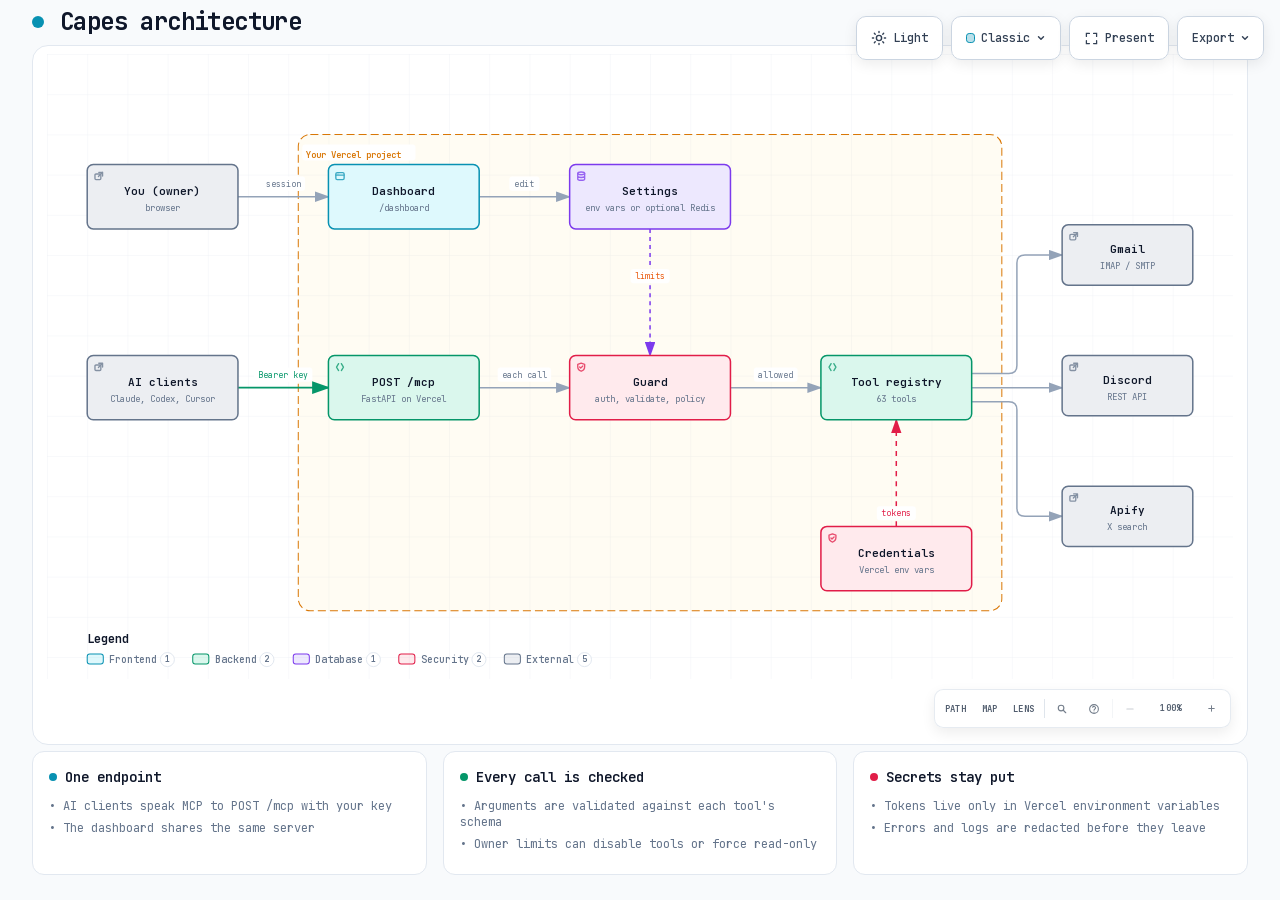
==== commit 42b3ba63: "Add a read-only Discord emoji listing tool" ====
--- a/docs/diagrams/architecture.html
+++ b/docs/diagrams/architecture.html
@@ -5245,15 +5245,15 @@
         <text data-detail="context" x="600" y="156" class="t-muted" font-size="9" text-anchor="middle">env vars or optional Redis</text>
         </g>
 
-        <g id="node-tools" data-node-id="tools" data-node-label="Tool registry" tabindex="0" role="button" aria-label="Focus Tool registry, 62 tools, Your Vercel project" aria-pressed="false" data-node-kind="backend" data-node-sublabel="62 tools" data-node-context="Your Vercel project">
-          <title>Tool registry · 62 tools · Your Vercel project</title>
+        <g id="node-tools" data-node-id="tools" data-node-label="Tool registry" tabindex="0" role="button" aria-label="Focus Tool registry, 63 tools, Your Vercel project" aria-pressed="false" data-node-kind="backend" data-node-sublabel="63 tools" data-node-context="Your Vercel project">
+          <title>Tool registry · 63 tools · Your Vercel project</title>
           <rect x="770" y="300" width="150" height="64" rx="6" class="c-mask"/>
           <rect x="770" y="300" width="150" height="64" rx="6" class="c-backend" stroke-width="1.5"/>
           <g aria-hidden="true" data-semantic-sigil="backend" class="semantic-sigil s-backend" transform="translate(776 306) scale(0.6875)">
             <path d="M6 3 3 8l3 5M10 3l3 5-3 5"/>
           </g>
           <text data-node-label="" data-detail-anchor="" x="845" y="330" class="t-primary" font-size="11" font-weight="600" text-anchor="middle">Tool registry</text>
-        <text data-detail="context" x="845" y="346" class="t-muted" font-size="9" text-anchor="middle">62 tools</text>
+        <text data-detail="context" x="845" y="346" class="t-muted" font-size="9" text-anchor="middle">63 tools</text>
         </g>
 
         <g id="node-secrets" data-node-id="secrets" data-node-label="Credentials" tabindex="0" role="button" aria-label="Focus Credentials, Vercel env vars, Your Vercel project" aria-pressed="false" data-node-kind="security" data-node-sublabel="Vercel env vars" data-node-context="Your Vercel project">
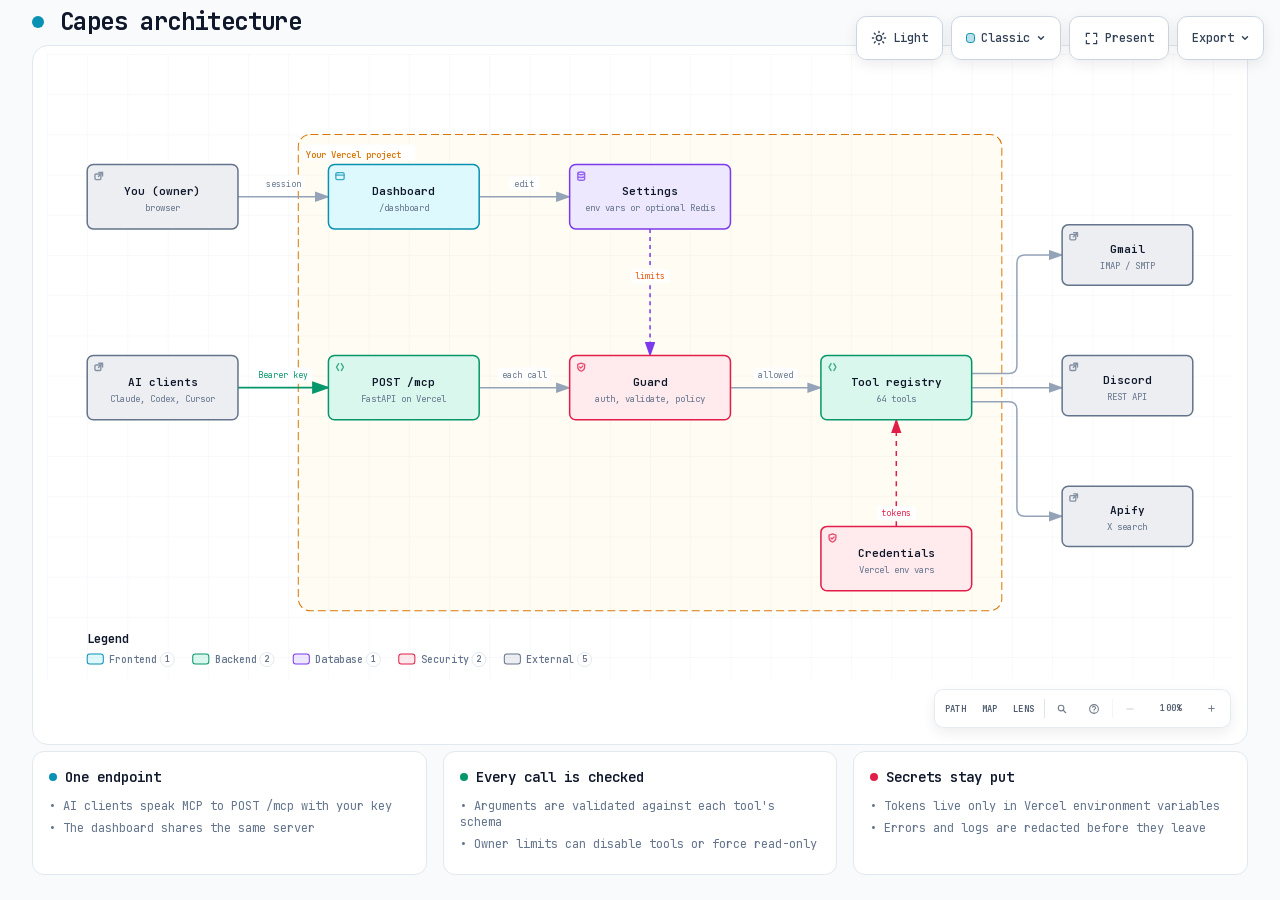
==== commit 265cc6d9: "Merge main into feat/discord-list-scheduled-events, resolve conflict with #25 Both PRs add a Discord" ====
--- a/docs/diagrams/architecture.html
+++ b/docs/diagrams/architecture.html
@@ -5245,15 +5245,15 @@
         <text data-detail="context" x="600" y="156" class="t-muted" font-size="9" text-anchor="middle">env vars or optional Redis</text>
         </g>
 
-        <g id="node-tools" data-node-id="tools" data-node-label="Tool registry" tabindex="0" role="button" aria-label="Focus Tool registry, 63 tools, Your Vercel project" aria-pressed="false" data-node-kind="backend" data-node-sublabel="63 tools" data-node-context="Your Vercel project">
-          <title>Tool registry · 63 tools · Your Vercel project</title>
+        <g id="node-tools" data-node-id="tools" data-node-label="Tool registry" tabindex="0" role="button" aria-label="Focus Tool registry, 64 tools, Your Vercel project" aria-pressed="false" data-node-kind="backend" data-node-sublabel="64 tools" data-node-context="Your Vercel project">
+          <title>Tool registry · 64 tools · Your Vercel project</title>
           <rect x="770" y="300" width="150" height="64" rx="6" class="c-mask"/>
           <rect x="770" y="300" width="150" height="64" rx="6" class="c-backend" stroke-width="1.5"/>
           <g aria-hidden="true" data-semantic-sigil="backend" class="semantic-sigil s-backend" transform="translate(776 306) scale(0.6875)">
             <path d="M6 3 3 8l3 5M10 3l3 5-3 5"/>
           </g>
           <text data-node-label="" data-detail-anchor="" x="845" y="330" class="t-primary" font-size="11" font-weight="600" text-anchor="middle">Tool registry</text>
-        <text data-detail="context" x="845" y="346" class="t-muted" font-size="9" text-anchor="middle">63 tools</text>
+        <text data-detail="context" x="845" y="346" class="t-muted" font-size="9" text-anchor="middle">64 tools</text>
         </g>
 
         <g id="node-secrets" data-node-id="secrets" data-node-label="Credentials" tabindex="0" role="button" aria-label="Focus Credentials, Vercel env vars, Your Vercel project" aria-pressed="false" data-node-kind="security" data-node-sublabel="Vercel env vars" data-node-context="Your Vercel project">
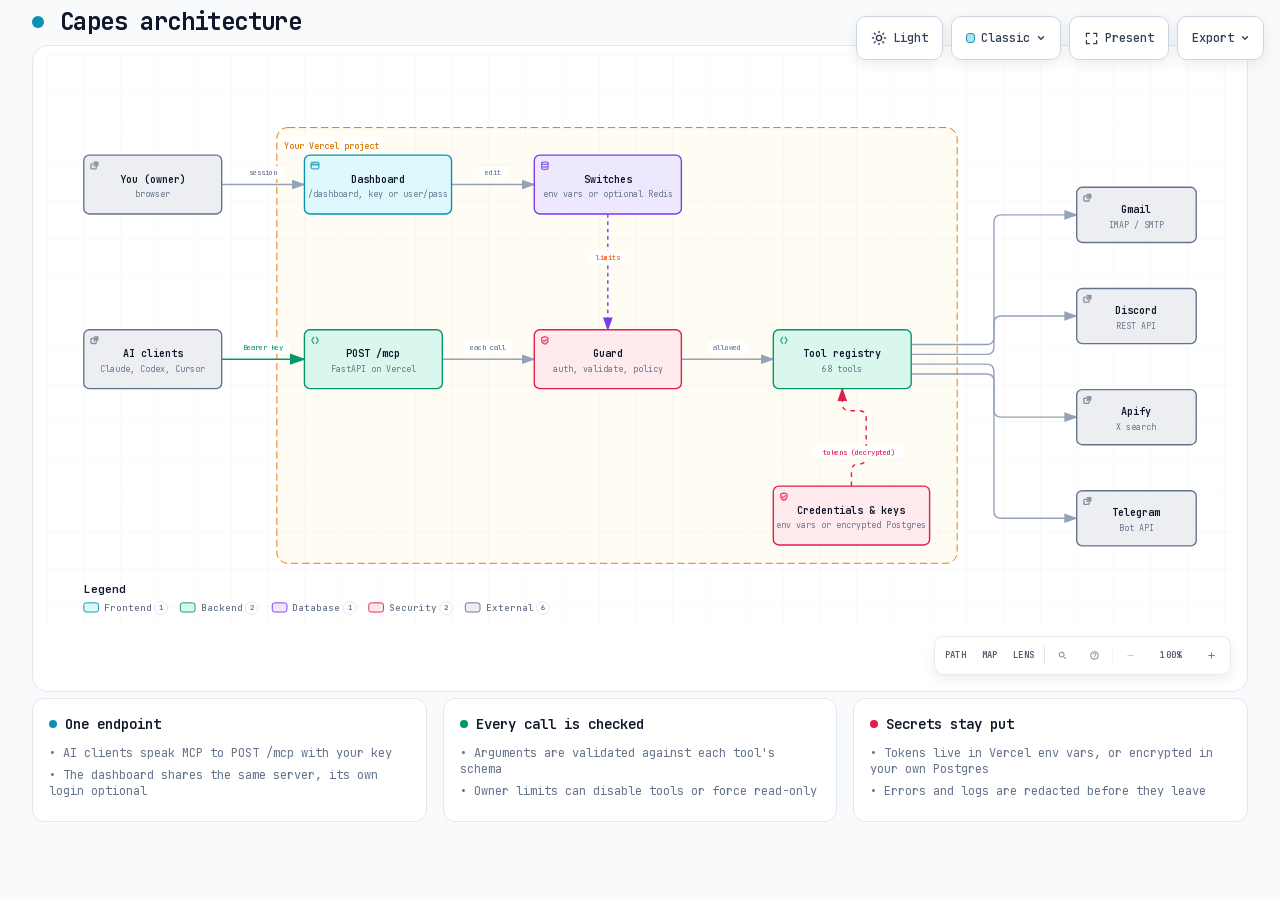
==== commit 0fadb42a: "fix: security/correctness bugs found in audit; update all docs, diagrams, .claude/ for the DB era Fu" ====
--- a/docs/diagrams/architecture.html
+++ b/docs/diagrams/architecture.html
@@ -5130,7 +5130,7 @@
     <!-- Main Diagram -->
     <div class="diagram-container" data-detail-level="read"
          data-preset-badge-editorial-plate="ARCHIFY / PLATE 04">
-      <svg viewBox="0 0 1180 622" role="img" lang="en" aria-labelledby="archify-diagram-title archify-diagram-description" data-preset="classic" data-quality-profile="showcase">
+      <svg viewBox="0 0 1290 622" role="img" lang="en" aria-labelledby="archify-diagram-title archify-diagram-description" data-preset="classic" data-quality-profile="showcase">
         <title id="archify-diagram-title">Capes architecture</title>
         <desc id="archify-diagram-description">An architecture diagram generated by Archify.</desc>
         <!-- Definitions -->
@@ -5156,19 +5156,20 @@
         <rect width="100%" height="100%" fill="url(#grid)" />
 
         <!-- Boundaries (behind everything) -->
-        <rect data-graph-role="structural-frame" data-composition-frame-kind="region" data-composition-frame-id="0" data-composition-frame-label="Your Vercel project" x="250" y="80" width="700" height="474" rx="12" class="c-region" stroke-width="1"/>
+        <rect data-graph-role="structural-frame" data-composition-frame-kind="region" data-composition-frame-id="0" data-composition-frame-label="Your Vercel project" x="250" y="80" width="740" height="474" rx="12" class="c-region" stroke-width="1"/>
 
         <!-- Connection paths (before components for correct z-order) -->
         <path data-edge-from="clients" data-edge-to="mcp" data-edge-label="Bearer key" data-edge-key="0" data-edge-id="clients-to-mcp" data-composition-points="190,332;280,332" d="M 190 332 L 280 332" class="a-emphasis" stroke-width="1.8" marker-end="url(#arrowhead-emphasis)"/>
         <path data-edge-from="owner" data-edge-to="dashboard" data-edge-label="session" data-edge-key="1" data-edge-id="owner-to-dashboard" data-composition-points="190,142;280,142" d="M 190 142 L 280 142" class="a-default" stroke-width="1.5" marker-end="url(#arrowhead)"/>
-        <path data-edge-from="mcp" data-edge-to="policy" data-edge-label="each call" data-edge-key="2" data-edge-id="mcp-to-policy" data-composition-points="430,332;520,332" d="M 430 332 L 520 332" class="a-default" stroke-width="1.5" marker-end="url(#arrowhead)"/>
-        <path data-edge-from="limits" data-edge-to="policy" data-edge-label="limits" data-edge-key="3" data-edge-id="limits-to-policy" data-composition-points="600,174;600,300" d="M 600 174 L 600 300" class="a-dashed" stroke-width="1.5" marker-end="url(#arrowhead-dashed)"/>
-        <path data-edge-from="dashboard" data-edge-to="limits" data-edge-label="edit" data-edge-key="4" data-edge-id="dashboard-to-limits" data-composition-points="430,142;520,142" d="M 430 142 L 520 142" class="a-default" stroke-width="1.5" marker-end="url(#arrowhead)"/>
-        <path data-edge-from="policy" data-edge-to="tools" data-edge-label="allowed" data-edge-key="5" data-edge-id="policy-to-tools" data-composition-points="680,332;770,332" d="M 680 332 L 770 332" class="a-default" stroke-width="1.5" marker-end="url(#arrowhead)"/>
-        <path data-edge-from="secrets" data-edge-to="tools" data-edge-label="tokens" data-edge-key="6" data-edge-id="secrets-to-tools" data-composition-points="845,470;845,364" d="M 845 470 L 845 364" class="a-security" stroke-width="1.5" marker-end="url(#arrowhead-security)"/>
-        <path data-edge-from="tools" data-edge-to="gmail" data-edge-key="7" data-edge-id="tools-to-gmail" data-composition-points="920,318;965,318;965,200;1010,200" d="M 920 318 L 957 318 Q 965 318 965 310 L 965 208 Q 965 200 973 200 L 1010 200" class="a-default" stroke-width="1.5" marker-end="url(#arrowhead)"/>
-        <path data-edge-from="tools" data-edge-to="discord" data-edge-key="8" data-edge-id="tools-to-discord" data-composition-points="920,332;1010,332" d="M 920 332 L 1010 332" class="a-default" stroke-width="1.5" marker-end="url(#arrowhead)"/>
-        <path data-edge-from="tools" data-edge-to="apify" data-edge-key="9" data-edge-id="tools-to-apify" data-composition-points="920,346;965,346;965,460;1010,460" d="M 920 346 L 957 346 Q 965 346 965 354 L 965 452 Q 965 460 973 460 L 1010 460" class="a-default" stroke-width="1.5" marker-end="url(#arrowhead)"/>
+        <path data-edge-from="mcp" data-edge-to="policy" data-edge-label="each call" data-edge-key="2" data-edge-id="mcp-to-policy" data-composition-points="430,332;530,332" d="M 430 332 L 530 332" class="a-default" stroke-width="1.5" marker-end="url(#arrowhead)"/>
+        <path data-edge-from="limits" data-edge-to="policy" data-edge-label="limits" data-edge-key="3" data-edge-id="limits-to-policy" data-composition-points="610,174;610,300" d="M 610 174 L 610 300" class="a-dashed" stroke-width="1.5" marker-end="url(#arrowhead-dashed)"/>
+        <path data-edge-from="dashboard" data-edge-to="limits" data-edge-label="edit" data-edge-key="4" data-edge-id="dashboard-to-limits" data-composition-points="440,142;530,142" d="M 440 142 L 530 142" class="a-default" stroke-width="1.5" marker-end="url(#arrowhead)"/>
+        <path data-edge-from="policy" data-edge-to="tools" data-edge-label="allowed" data-edge-key="5" data-edge-id="policy-to-tools" data-composition-points="690,332;790,332" d="M 690 332 L 790 332" class="a-default" stroke-width="1.5" marker-end="url(#arrowhead)"/>
+        <path data-edge-from="credentials" data-edge-to="tools" data-edge-label="tokens (decrypted)" data-edge-key="6" data-edge-id="credentials-to-tools" data-composition-points="875,470;875,446;891,446;891,388;865,388;865,364" d="M 875 470 L 875 454 Q 875 446 883 446 L 883 446 Q 891 446 891 438 L 891 396 Q 891 388 883 388 L 873 388 Q 865 388 865 380 L 865 364" class="a-security" stroke-width="1.5" marker-end="url(#arrowhead-security)"/>
+        <path data-edge-from="tools" data-edge-to="gmail" data-edge-key="7" data-edge-id="tools-to-gmail" data-composition-points="940,316;1030,316;1030,175;1120,175" d="M 940 316 L 1022 316 Q 1030 316 1030 308 L 1030 183 Q 1030 175 1038 175 L 1120 175" class="a-default" stroke-width="1.5" marker-end="url(#arrowhead)"/>
+        <path data-edge-from="tools" data-edge-to="discord" data-edge-key="8" data-edge-id="tools-to-discord" data-composition-points="940,326.6666666666667;1030,326.6666666666667;1030,285;1120,285" d="M 940 326.6666666666667 L 1022 326.6666666666667 Q 1030 326.6666666666667 1030 318.6666666666667 L 1030 293 Q 1030 285 1038 285 L 1120 285" class="a-default" stroke-width="1.5" marker-end="url(#arrowhead)"/>
+        <path data-edge-from="tools" data-edge-to="apify" data-edge-key="9" data-edge-id="tools-to-apify" data-composition-points="940,337.3333333333333;1030,337.3333333333333;1030,395;1120,395" d="M 940 337.3333333333333 L 1022 337.3333333333333 Q 1030 337.3333333333333 1030 345.3333333333333 L 1030 387 Q 1030 395 1038 395 L 1120 395" class="a-default" stroke-width="1.5" marker-end="url(#arrowhead)"/>
+        <path data-edge-from="tools" data-edge-to="telegram" data-edge-key="10" data-edge-id="tools-to-telegram" data-composition-points="940,348;1030,348;1030,505;1120,505" d="M 940 348 L 1022 348 Q 1030 348 1030 356 L 1030 497 Q 1030 505 1038 505 L 1120 505" class="a-default" stroke-width="1.5" marker-end="url(#arrowhead)"/>
 
         <!-- Components -->
         <g id="node-clients" data-node-id="clients" data-node-label="AI clients" tabindex="0" role="button" aria-label="Focus AI clients, Claude, Codex, Cursor, Architecture component" aria-pressed="false" data-node-kind="external" data-node-sublabel="Claude, Codex, Cursor" data-node-context="Architecture component">
@@ -5206,102 +5207,114 @@
         <text data-detail="context" x="355" y="346" class="t-muted" font-size="9" text-anchor="middle">FastAPI on Vercel</text>
         </g>
 
-        <g id="node-dashboard" data-node-id="dashboard" data-node-label="Dashboard" tabindex="0" role="button" aria-label="Focus Dashboard, /dashboard, Your Vercel project" aria-pressed="false" data-node-kind="frontend" data-node-sublabel="/dashboard" data-node-context="Your Vercel project">
-          <title>Dashboard · /dashboard · Your Vercel project</title>
-          <rect x="280" y="110" width="150" height="64" rx="6" class="c-mask"/>
-          <rect x="280" y="110" width="150" height="64" rx="6" class="c-frontend" stroke-width="1.5"/>
+        <g id="node-dashboard" data-node-id="dashboard" data-node-label="Dashboard" tabindex="0" role="button" aria-label="Focus Dashboard, /dashboard, key or user/pass, Your Vercel project" aria-pressed="false" data-node-kind="frontend" data-node-sublabel="/dashboard, key or user/pass" data-node-context="Your Vercel project">
+          <title>Dashboard · /dashboard, key or user/pass · Your Vercel project</title>
+          <rect x="280" y="110" width="160" height="64" rx="6" class="c-mask"/>
+          <rect x="280" y="110" width="160" height="64" rx="6" class="c-frontend" stroke-width="1.5"/>
           <g aria-hidden="true" data-semantic-sigil="frontend" class="semantic-sigil s-frontend" transform="translate(286 116) scale(0.6875)">
             <rect x="2" y="3" width="12" height="10" rx="2"/>
             <path d="M2 6.5h12"/>
             <circle cx="4.1" cy="4.8" r=".7" class="sigil-fill"/>
             <circle cx="6.3" cy="4.8" r=".7" class="sigil-fill"/>
           </g>
-          <text data-node-label="" data-detail-anchor="" x="355" y="140" class="t-primary" font-size="11" font-weight="600" text-anchor="middle">Dashboard</text>
-        <text data-detail="context" x="355" y="156" class="t-muted" font-size="9" text-anchor="middle">/dashboard</text>
+          <text data-node-label="" data-detail-anchor="" x="360" y="140" class="t-primary" font-size="11" font-weight="600" text-anchor="middle">Dashboard</text>
+        <text data-detail="context" x="360" y="156" class="t-muted" font-size="9" text-anchor="middle">/dashboard, key or user/pass</text>
         </g>
 
         <g id="node-policy" data-node-id="policy" data-node-label="Guard" tabindex="0" role="button" aria-label="Focus Guard, auth, validate, policy, Your Vercel project" aria-pressed="false" data-node-kind="security" data-node-sublabel="auth, validate, policy" data-node-tag="read-only mode" data-node-context="Your Vercel project">
           <title>Guard · auth, validate, policy · Your Vercel project · read-only mode</title>
-          <rect x="520" y="300" width="160" height="64" rx="6" class="c-mask"/>
-          <rect x="520" y="300" width="160" height="64" rx="6" class="c-security" stroke-width="1.5"/>
-          <g aria-hidden="true" data-semantic-sigil="security" class="semantic-sigil s-security" transform="translate(526 306) scale(0.6875)">
+          <rect x="530" y="300" width="160" height="64" rx="6" class="c-mask"/>
+          <rect x="530" y="300" width="160" height="64" rx="6" class="c-security" stroke-width="1.5"/>
+          <g aria-hidden="true" data-semantic-sigil="security" class="semantic-sigil s-security" transform="translate(536 306) scale(0.6875)">
             <path d="M8 2.2 13 4v3.5c0 3.1-1.8 5.4-5 6.5-3.2-1.1-5-3.4-5-6.5V4Z"/>
             <path d="m5.8 8 1.5 1.5 3-3"/>
           </g>
-          <text data-node-label="" data-detail-anchor="" x="600" y="330" class="t-primary" font-size="11" font-weight="600" text-anchor="middle">Guard</text>
-        <text data-detail="context" x="600" y="346" class="t-muted" font-size="9" text-anchor="middle">auth, validate, policy</text>
-        <text data-detail="fine" x="600" y="356" class="t-security" font-size="7" text-anchor="middle">read-only mode</text>
+          <text data-node-label="" data-detail-anchor="" x="610" y="330" class="t-primary" font-size="11" font-weight="600" text-anchor="middle">Guard</text>
+        <text data-detail="context" x="610" y="346" class="t-muted" font-size="9" text-anchor="middle">auth, validate, policy</text>
+        <text data-detail="fine" x="610" y="356" class="t-security" font-size="7" text-anchor="middle">read-only mode</text>
         </g>
 
-        <g id="node-limits" data-node-id="limits" data-node-label="Settings" tabindex="0" role="button" aria-label="Focus Settings, env vars or optional Redis, Your Vercel project" aria-pressed="false" data-node-kind="database" data-node-sublabel="env vars or optional Redis" data-node-context="Your Vercel project">
-          <title>Settings · env vars or optional Redis · Your Vercel project</title>
-          <rect x="520" y="110" width="160" height="64" rx="6" class="c-mask"/>
-          <rect x="520" y="110" width="160" height="64" rx="6" class="c-database" stroke-width="1.5"/>
-          <g aria-hidden="true" data-semantic-sigil="database" class="semantic-sigil s-database" transform="translate(526 116) scale(0.6875)">
+        <g id="node-limits" data-node-id="limits" data-node-label="Switches" tabindex="0" role="button" aria-label="Focus Switches, env vars or optional Redis, Your Vercel project" aria-pressed="false" data-node-kind="database" data-node-sublabel="env vars or optional Redis" data-node-context="Your Vercel project">
+          <title>Switches · env vars or optional Redis · Your Vercel project</title>
+          <rect x="530" y="110" width="160" height="64" rx="6" class="c-mask"/>
+          <rect x="530" y="110" width="160" height="64" rx="6" class="c-database" stroke-width="1.5"/>
+          <g aria-hidden="true" data-semantic-sigil="database" class="semantic-sigil s-database" transform="translate(536 116) scale(0.6875)">
             <ellipse cx="8" cy="4" rx="5" ry="2"/>
             <path d="M3 4v8c0 1.1 2.2 2 5 2s5-.9 5-2V4M3 8c0 1.1 2.2 2 5 2s5-.9 5-2"/>
           </g>
-          <text data-node-label="" data-detail-anchor="" x="600" y="140" class="t-primary" font-size="11" font-weight="600" text-anchor="middle">Settings</text>
-        <text data-detail="context" x="600" y="156" class="t-muted" font-size="9" text-anchor="middle">env vars or optional Redis</text>
+          <text data-node-label="" data-detail-anchor="" x="610" y="140" class="t-primary" font-size="11" font-weight="600" text-anchor="middle">Switches</text>
+        <text data-detail="context" x="610" y="156" class="t-muted" font-size="9" text-anchor="middle">env vars or optional Redis</text>
         </g>
 
-        <g id="node-tools" data-node-id="tools" data-node-label="Tool registry" tabindex="0" role="button" aria-label="Focus Tool registry, 64 tools, Your Vercel project" aria-pressed="false" data-node-kind="backend" data-node-sublabel="64 tools" data-node-context="Your Vercel project">
-          <title>Tool registry · 64 tools · Your Vercel project</title>
-          <rect x="770" y="300" width="150" height="64" rx="6" class="c-mask"/>
-          <rect x="770" y="300" width="150" height="64" rx="6" class="c-backend" stroke-width="1.5"/>
-          <g aria-hidden="true" data-semantic-sigil="backend" class="semantic-sigil s-backend" transform="translate(776 306) scale(0.6875)">
+        <g id="node-tools" data-node-id="tools" data-node-label="Tool registry" tabindex="0" role="button" aria-label="Focus Tool registry, 68 tools, Your Vercel project" aria-pressed="false" data-node-kind="backend" data-node-sublabel="68 tools" data-node-context="Your Vercel project">
+          <title>Tool registry · 68 tools · Your Vercel project</title>
+          <rect x="790" y="300" width="150" height="64" rx="6" class="c-mask"/>
+          <rect x="790" y="300" width="150" height="64" rx="6" class="c-backend" stroke-width="1.5"/>
+          <g aria-hidden="true" data-semantic-sigil="backend" class="semantic-sigil s-backend" transform="translate(796 306) scale(0.6875)">
             <path d="M6 3 3 8l3 5M10 3l3 5-3 5"/>
           </g>
-          <text data-node-label="" data-detail-anchor="" x="845" y="330" class="t-primary" font-size="11" font-weight="600" text-anchor="middle">Tool registry</text>
-        <text data-detail="context" x="845" y="346" class="t-muted" font-size="9" text-anchor="middle">64 tools</text>
+          <text data-node-label="" data-detail-anchor="" x="865" y="330" class="t-primary" font-size="11" font-weight="600" text-anchor="middle">Tool registry</text>
+        <text data-detail="context" x="865" y="346" class="t-muted" font-size="9" text-anchor="middle">68 tools</text>
         </g>
 
-        <g id="node-secrets" data-node-id="secrets" data-node-label="Credentials" tabindex="0" role="button" aria-label="Focus Credentials, Vercel env vars, Your Vercel project" aria-pressed="false" data-node-kind="security" data-node-sublabel="Vercel env vars" data-node-context="Your Vercel project">
-          <title>Credentials · Vercel env vars · Your Vercel project</title>
-          <rect x="770" y="470" width="150" height="64" rx="6" class="c-mask"/>
-          <rect x="770" y="470" width="150" height="64" rx="6" class="c-security" stroke-width="1.5"/>
-          <g aria-hidden="true" data-semantic-sigil="security" class="semantic-sigil s-security" transform="translate(776 476) scale(0.6875)">
+        <g id="node-credentials" data-node-id="credentials" data-node-label="Credentials &amp; keys" tabindex="0" role="button" aria-label="Focus Credentials &amp; keys, env vars or encrypted Postgres, Your Vercel project" aria-pressed="false" data-node-kind="security" data-node-sublabel="env vars or encrypted Postgres" data-node-context="Your Vercel project">
+          <title>Credentials &amp; keys · env vars or encrypted Postgres · Your Vercel project</title>
+          <rect x="790" y="470" width="170" height="64" rx="6" class="c-mask"/>
+          <rect x="790" y="470" width="170" height="64" rx="6" class="c-security" stroke-width="1.5"/>
+          <g aria-hidden="true" data-semantic-sigil="security" class="semantic-sigil s-security" transform="translate(796 476) scale(0.6875)">
             <path d="M8 2.2 13 4v3.5c0 3.1-1.8 5.4-5 6.5-3.2-1.1-5-3.4-5-6.5V4Z"/>
             <path d="m5.8 8 1.5 1.5 3-3"/>
           </g>
-          <text data-node-label="" data-detail-anchor="" x="845" y="500" class="t-primary" font-size="11" font-weight="600" text-anchor="middle">Credentials</text>
-        <text data-detail="context" x="845" y="516" class="t-muted" font-size="9" text-anchor="middle">Vercel env vars</text>
+          <text data-node-label="" data-detail-anchor="" x="875" y="500" class="t-primary" font-size="11" font-weight="600" text-anchor="middle">Credentials &amp; keys</text>
+        <text data-detail="context" x="875" y="516" class="t-muted" font-size="9" text-anchor="middle">env vars or encrypted Postgres</text>
         </g>
 
         <g id="node-gmail" data-node-id="gmail" data-node-label="Gmail" tabindex="0" role="button" aria-label="Focus Gmail, IMAP / SMTP, Architecture component" aria-pressed="false" data-node-kind="external" data-node-sublabel="IMAP / SMTP" data-node-context="Architecture component">
           <title>Gmail · IMAP / SMTP · Architecture component</title>
-          <rect x="1010" y="170" width="130" height="60" rx="6" class="c-mask"/>
-          <rect x="1010" y="170" width="130" height="60" rx="6" class="c-external" stroke-width="1.5"/>
-          <g aria-hidden="true" data-semantic-sigil="external" class="semantic-sigil s-external" transform="translate(1016 176) scale(0.6875)">
+          <rect x="1120" y="145" width="130" height="60" rx="6" class="c-mask"/>
+          <rect x="1120" y="145" width="130" height="60" rx="6" class="c-external" stroke-width="1.5"/>
+          <g aria-hidden="true" data-semantic-sigil="external" class="semantic-sigil s-external" transform="translate(1126 151) scale(0.6875)">
             <rect x="2.5" y="5" width="8.5" height="8" rx="1.5"/>
             <path d="M8 2.5h5.5V8M13.5 2.5 7.5 8.5"/>
           </g>
-          <text data-node-label="" data-detail-anchor="" x="1075" y="198" class="t-primary" font-size="11" font-weight="600" text-anchor="middle">Gmail</text>
-        <text data-detail="context" x="1075" y="214" class="t-muted" font-size="9" text-anchor="middle">IMAP / SMTP</text>
+          <text data-node-label="" data-detail-anchor="" x="1185" y="173" class="t-primary" font-size="11" font-weight="600" text-anchor="middle">Gmail</text>
+        <text data-detail="context" x="1185" y="189" class="t-muted" font-size="9" text-anchor="middle">IMAP / SMTP</text>
         </g>
 
         <g id="node-discord" data-node-id="discord" data-node-label="Discord" tabindex="0" role="button" aria-label="Focus Discord, REST API, Architecture component" aria-pressed="false" data-node-kind="external" data-node-sublabel="REST API" data-node-context="Architecture component">
           <title>Discord · REST API · Architecture component</title>
-          <rect x="1010" y="300" width="130" height="60" rx="6" class="c-mask"/>
-          <rect x="1010" y="300" width="130" height="60" rx="6" class="c-external" stroke-width="1.5"/>
-          <g aria-hidden="true" data-semantic-sigil="external" class="semantic-sigil s-external" transform="translate(1016 306) scale(0.6875)">
+          <rect x="1120" y="255" width="130" height="60" rx="6" class="c-mask"/>
+          <rect x="1120" y="255" width="130" height="60" rx="6" class="c-external" stroke-width="1.5"/>
+          <g aria-hidden="true" data-semantic-sigil="external" class="semantic-sigil s-external" transform="translate(1126 261) scale(0.6875)">
             <rect x="2.5" y="5" width="8.5" height="8" rx="1.5"/>
             <path d="M8 2.5h5.5V8M13.5 2.5 7.5 8.5"/>
           </g>
-          <text data-node-label="" data-detail-anchor="" x="1075" y="328" class="t-primary" font-size="11" font-weight="600" text-anchor="middle">Discord</text>
-        <text data-detail="context" x="1075" y="344" class="t-muted" font-size="9" text-anchor="middle">REST API</text>
+          <text data-node-label="" data-detail-anchor="" x="1185" y="283" class="t-primary" font-size="11" font-weight="600" text-anchor="middle">Discord</text>
+        <text data-detail="context" x="1185" y="299" class="t-muted" font-size="9" text-anchor="middle">REST API</text>
         </g>
 
         <g id="node-apify" data-node-id="apify" data-node-label="Apify" tabindex="0" role="button" aria-label="Focus Apify, X search, Architecture component" aria-pressed="false" data-node-kind="external" data-node-sublabel="X search" data-node-context="Architecture component">
           <title>Apify · X search · Architecture component</title>
-          <rect x="1010" y="430" width="130" height="60" rx="6" class="c-mask"/>
-          <rect x="1010" y="430" width="130" height="60" rx="6" class="c-external" stroke-width="1.5"/>
-          <g aria-hidden="true" data-semantic-sigil="external" class="semantic-sigil s-external" transform="translate(1016 436) scale(0.6875)">
+          <rect x="1120" y="365" width="130" height="60" rx="6" class="c-mask"/>
+          <rect x="1120" y="365" width="130" height="60" rx="6" class="c-external" stroke-width="1.5"/>
+          <g aria-hidden="true" data-semantic-sigil="external" class="semantic-sigil s-external" transform="translate(1126 371) scale(0.6875)">
             <rect x="2.5" y="5" width="8.5" height="8" rx="1.5"/>
             <path d="M8 2.5h5.5V8M13.5 2.5 7.5 8.5"/>
           </g>
-          <text data-node-label="" data-detail-anchor="" x="1075" y="458" class="t-primary" font-size="11" font-weight="600" text-anchor="middle">Apify</text>
-        <text data-detail="context" x="1075" y="474" class="t-muted" font-size="9" text-anchor="middle">X search</text>
+          <text data-node-label="" data-detail-anchor="" x="1185" y="393" class="t-primary" font-size="11" font-weight="600" text-anchor="middle">Apify</text>
+        <text data-detail="context" x="1185" y="409" class="t-muted" font-size="9" text-anchor="middle">X search</text>
+        </g>
+
+        <g id="node-telegram" data-node-id="telegram" data-node-label="Telegram" tabindex="0" role="button" aria-label="Focus Telegram, Bot API, Architecture component" aria-pressed="false" data-node-kind="external" data-node-sublabel="Bot API" data-node-context="Architecture component">
+          <title>Telegram · Bot API · Architecture component</title>
+          <rect x="1120" y="475" width="130" height="60" rx="6" class="c-mask"/>
+          <rect x="1120" y="475" width="130" height="60" rx="6" class="c-external" stroke-width="1.5"/>
+          <g aria-hidden="true" data-semantic-sigil="external" class="semantic-sigil s-external" transform="translate(1126 481) scale(0.6875)">
+            <rect x="2.5" y="5" width="8.5" height="8" rx="1.5"/>
+            <path d="M8 2.5h5.5V8M13.5 2.5 7.5 8.5"/>
+          </g>
+          <text data-node-label="" data-detail-anchor="" x="1185" y="503" class="t-primary" font-size="11" font-weight="600" text-anchor="middle">Telegram</text>
+        <text data-detail="context" x="1185" y="519" class="t-muted" font-size="9" text-anchor="middle">Bot API</text>
         </g>
 
         <!-- Connection labels -->
@@ -5314,25 +5327,26 @@
           <text x="235" y="132" class="t-muted" font-size="8" text-anchor="middle">session</text>
         </g>
         <g data-detail="context" data-edge-from="mcp" data-edge-to="policy" data-edge-label="each call" data-edge-key="2" data-edge-id="mcp-to-policy">
-          <rect x="448.4" y="312" width="53.199999999999996" height="14" rx="3" class="c-mask"/>
-          <text x="475" y="322" class="t-muted" font-size="8" text-anchor="middle">each call</text>
+          <rect x="453.4" y="312" width="53.199999999999996" height="14" rx="3" class="c-mask"/>
+          <text x="480" y="322" class="t-muted" font-size="8" text-anchor="middle">each call</text>
         </g>
         <g data-detail="context" data-edge-from="limits" data-edge-to="policy" data-edge-label="limits" data-edge-key="3" data-edge-id="limits-to-policy">
-          <rect x="580.6" y="214" width="38.8" height="14" rx="3" class="c-mask"/>
-          <text x="600" y="224" class="t-messagebus" font-size="8" text-anchor="middle">limits</text>
+          <rect x="590.6" y="214" width="38.8" height="14" rx="3" class="c-mask"/>
+          <text x="610" y="224" class="t-messagebus" font-size="8" text-anchor="middle">limits</text>
         </g>
         <g data-detail="context" data-edge-from="dashboard" data-edge-to="limits" data-edge-label="edit" data-edge-key="4" data-edge-id="dashboard-to-limits">
-          <rect x="460" y="122" width="30" height="14" rx="3" class="c-mask"/>
-          <text x="475" y="132" class="t-muted" font-size="8" text-anchor="middle">edit</text>
+          <rect x="470" y="122" width="30" height="14" rx="3" class="c-mask"/>
+          <text x="485" y="132" class="t-muted" font-size="8" text-anchor="middle">edit</text>
         </g>
         <g data-detail="context" data-edge-from="policy" data-edge-to="tools" data-edge-label="allowed" data-edge-key="5" data-edge-id="policy-to-tools">
-          <rect x="703.2" y="312" width="43.6" height="14" rx="3" class="c-mask"/>
-          <text x="725" y="322" class="t-muted" font-size="8" text-anchor="middle">allowed</text>
+          <rect x="718.2" y="312" width="43.6" height="14" rx="3" class="c-mask"/>
+          <text x="740" y="322" class="t-muted" font-size="8" text-anchor="middle">allowed</text>
         </g>
-        <g data-detail="context" data-edge-from="secrets" data-edge-to="tools" data-edge-label="tokens" data-edge-key="6" data-edge-id="secrets-to-tools">
-          <rect x="825.6" y="450" width="38.8" height="14" rx="3" class="c-mask"/>
-          <text x="845" y="460" class="t-security" font-size="8" text-anchor="middle">tokens</text>
+        <g data-detail="context" data-edge-from="credentials" data-edge-to="tools" data-edge-label="tokens (decrypted)" data-edge-key="6" data-edge-id="credentials-to-tools">
+          <rect x="834.8" y="426" width="96.39999999999999" height="14" rx="3" class="c-mask"/>
+          <text x="883" y="436" class="t-security" font-size="8" text-anchor="middle">tokens (decrypted)</text>
         </g>
+
 
 
 
@@ -5560,7 +5574,7 @@
         </div>
         <ul>
           <li>&bull; AI clients speak MCP to POST /mcp with your key</li>
-          <li>&bull; The dashboard shares the same server</li>
+          <li>&bull; The dashboard shares the same server, its own login optional</li>
         </ul>
       </div>
 
@@ -5581,7 +5595,7 @@
           <h3>Secrets stay put</h3>
         </div>
         <ul>
-          <li>&bull; Tokens live only in Vercel environment variables</li>
+          <li>&bull; Tokens live in Vercel env vars, or encrypted in your own Postgres</li>
           <li>&bull; Errors and logs are redacted before they leave</li>
         </ul>
       </div>
